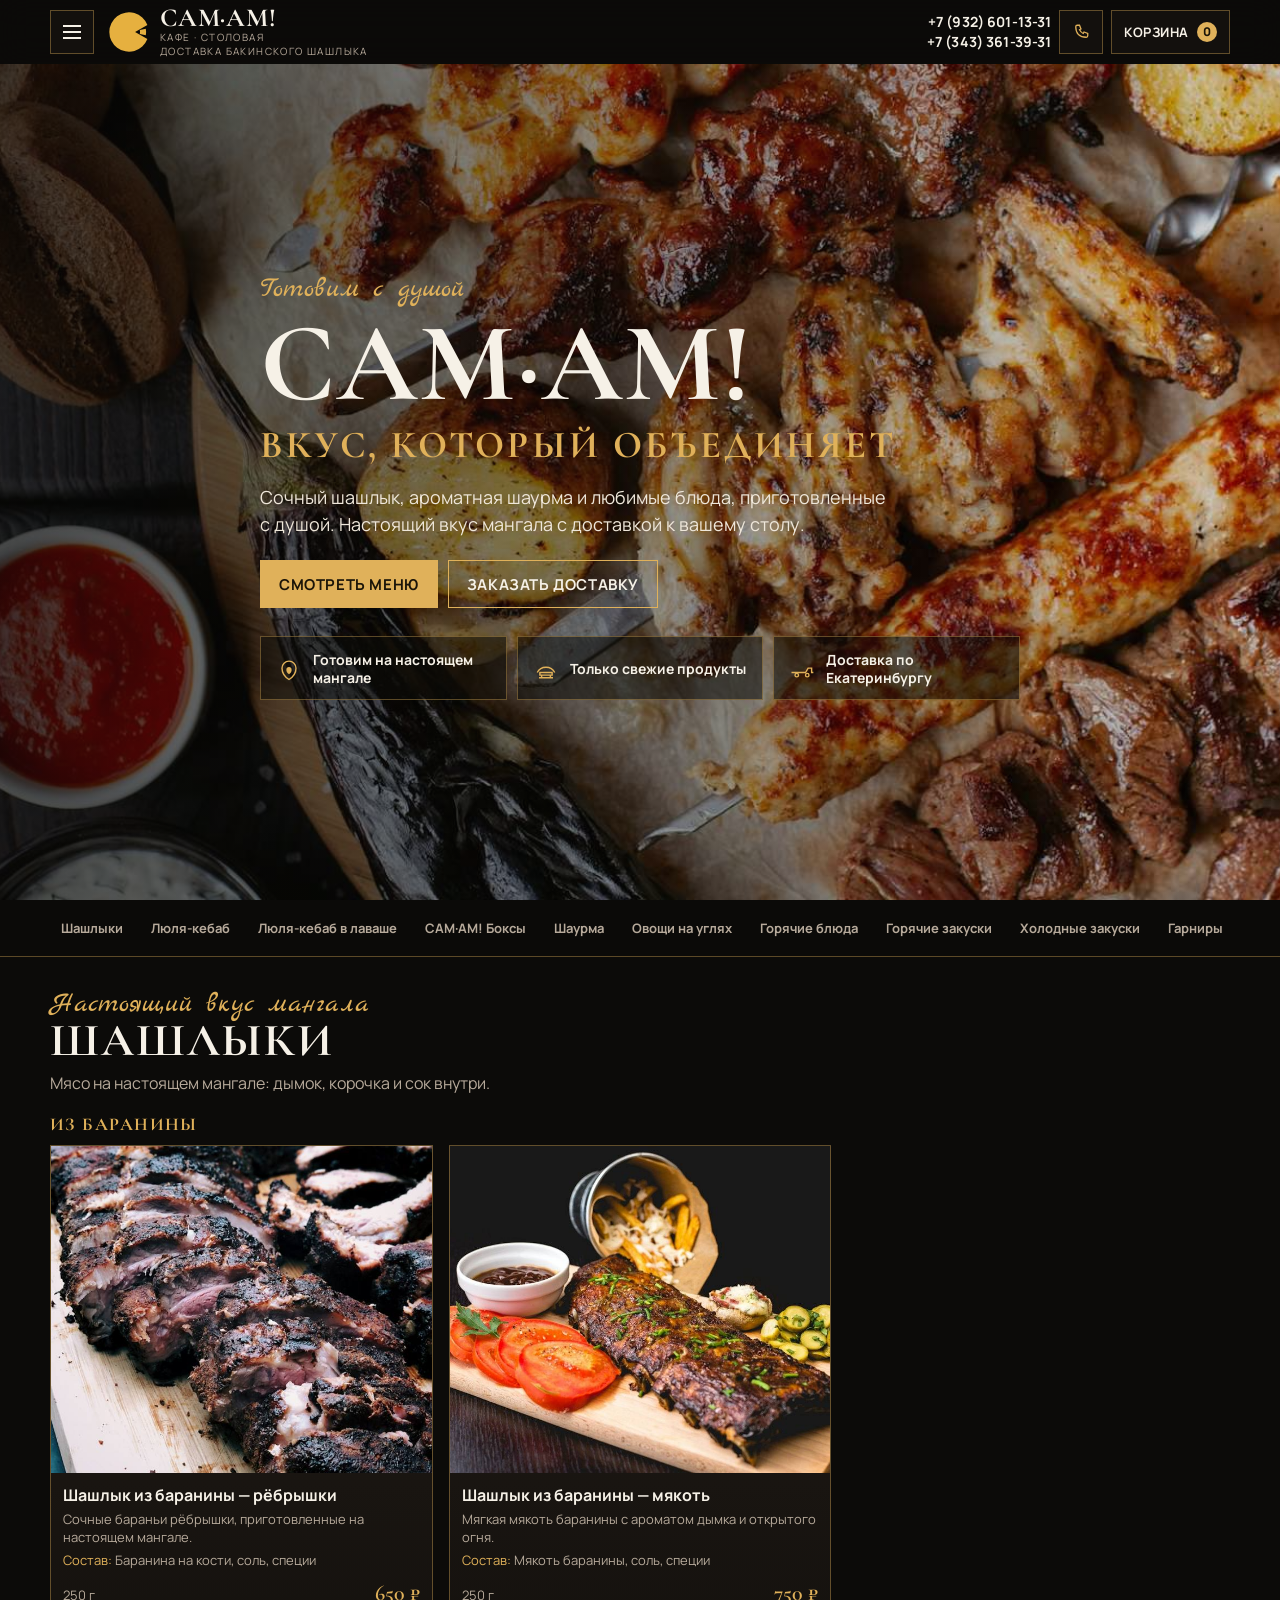
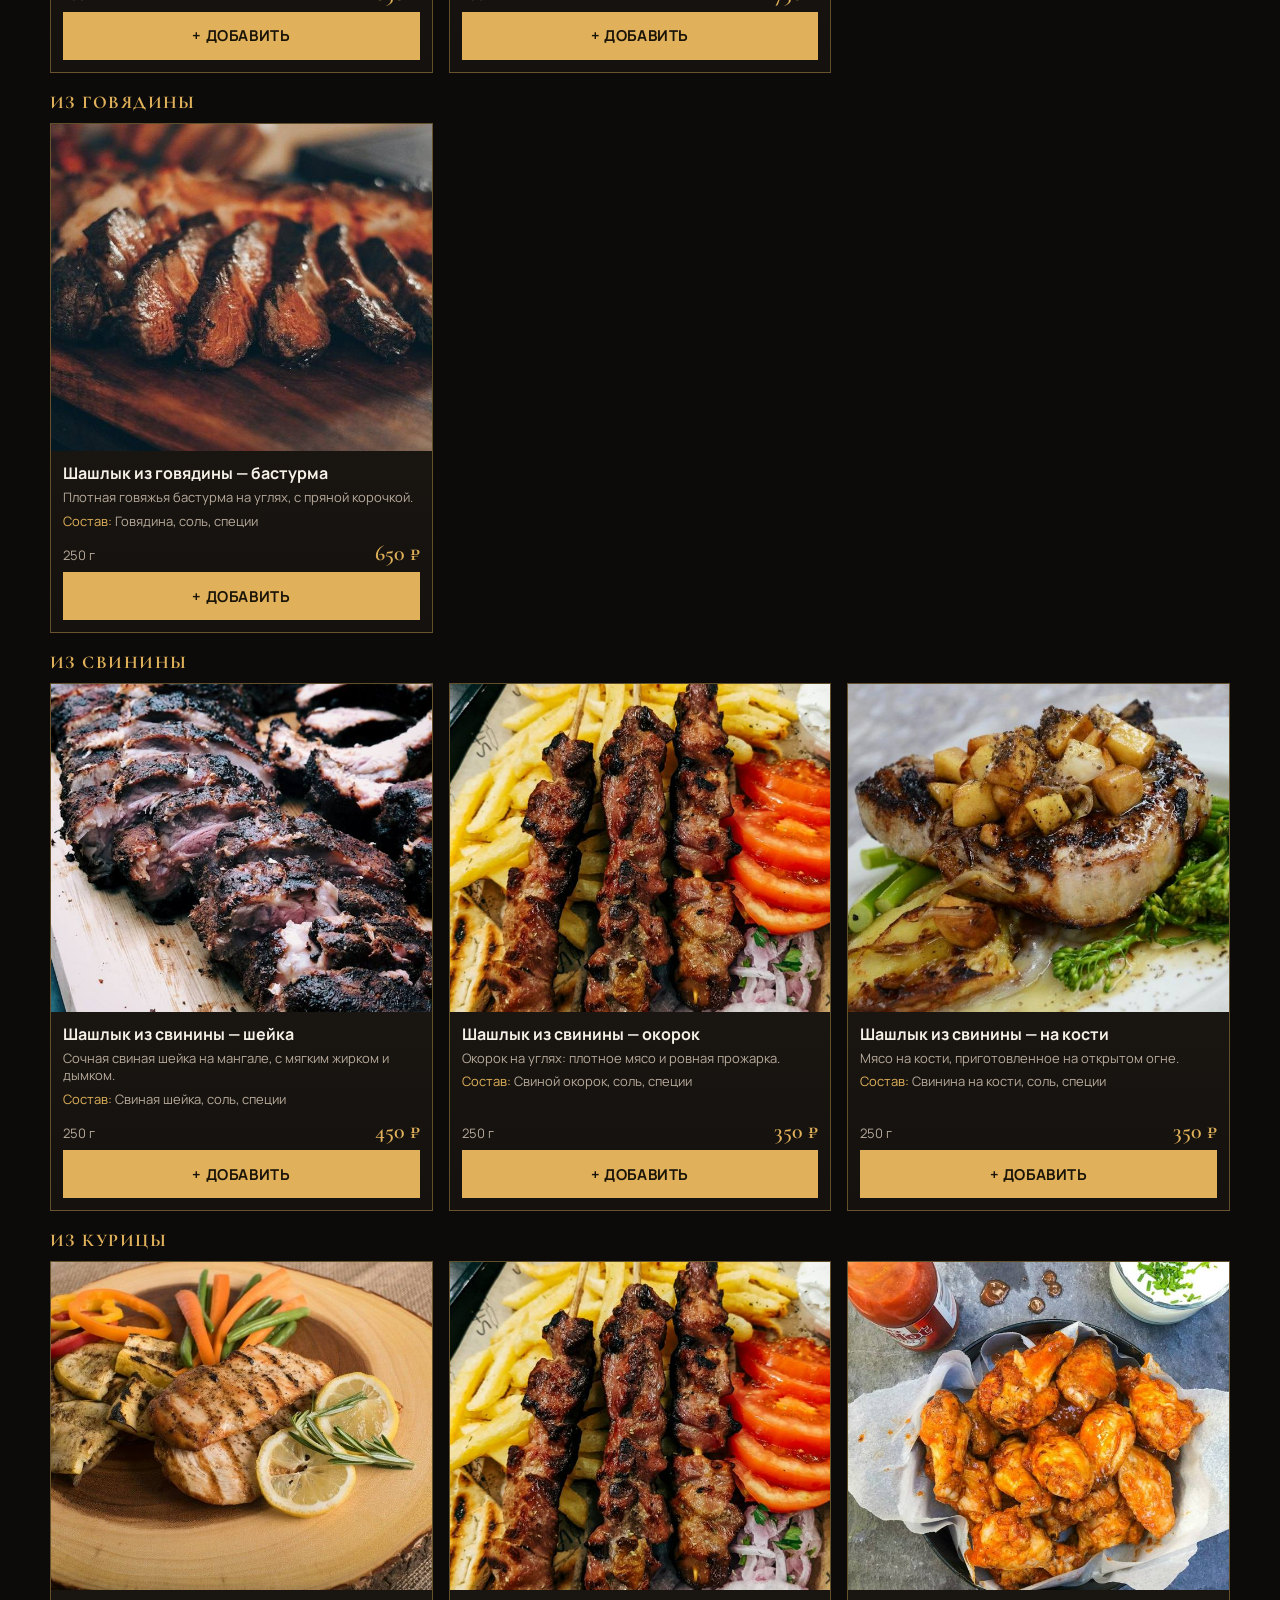
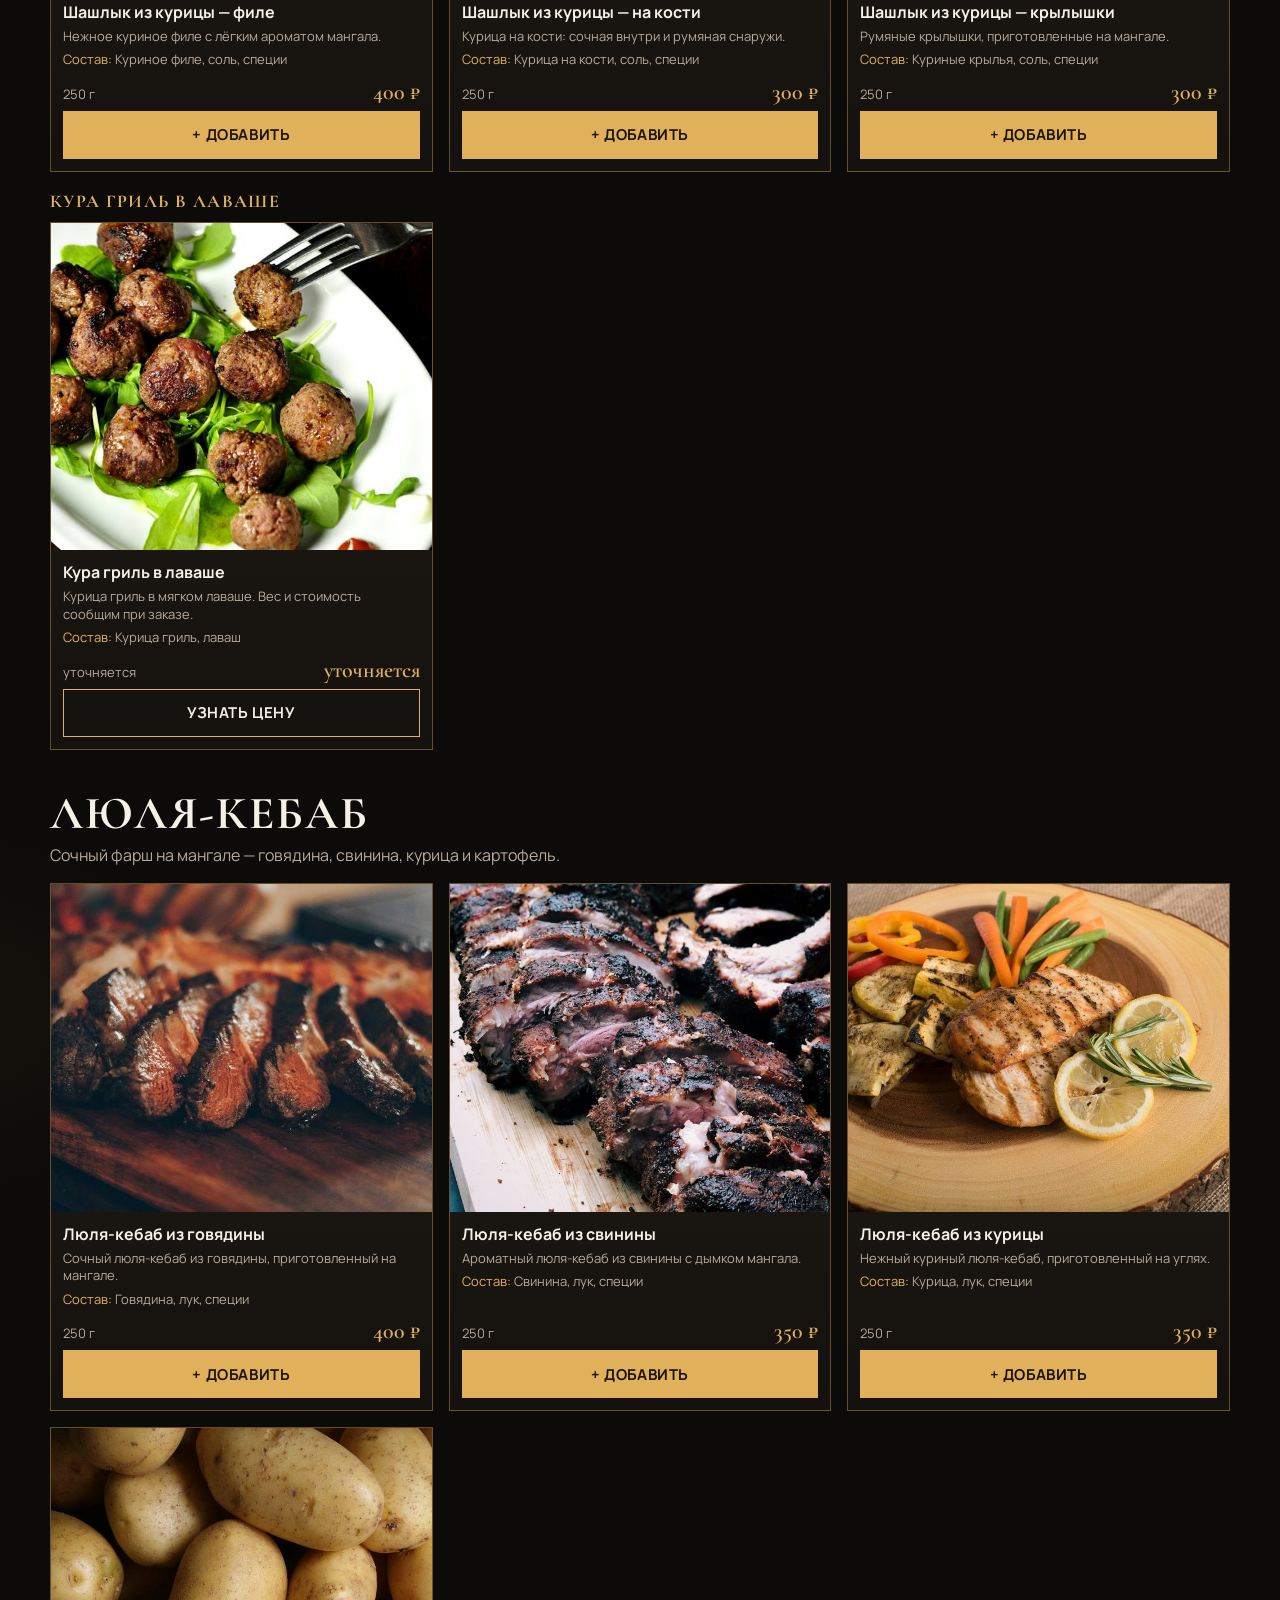
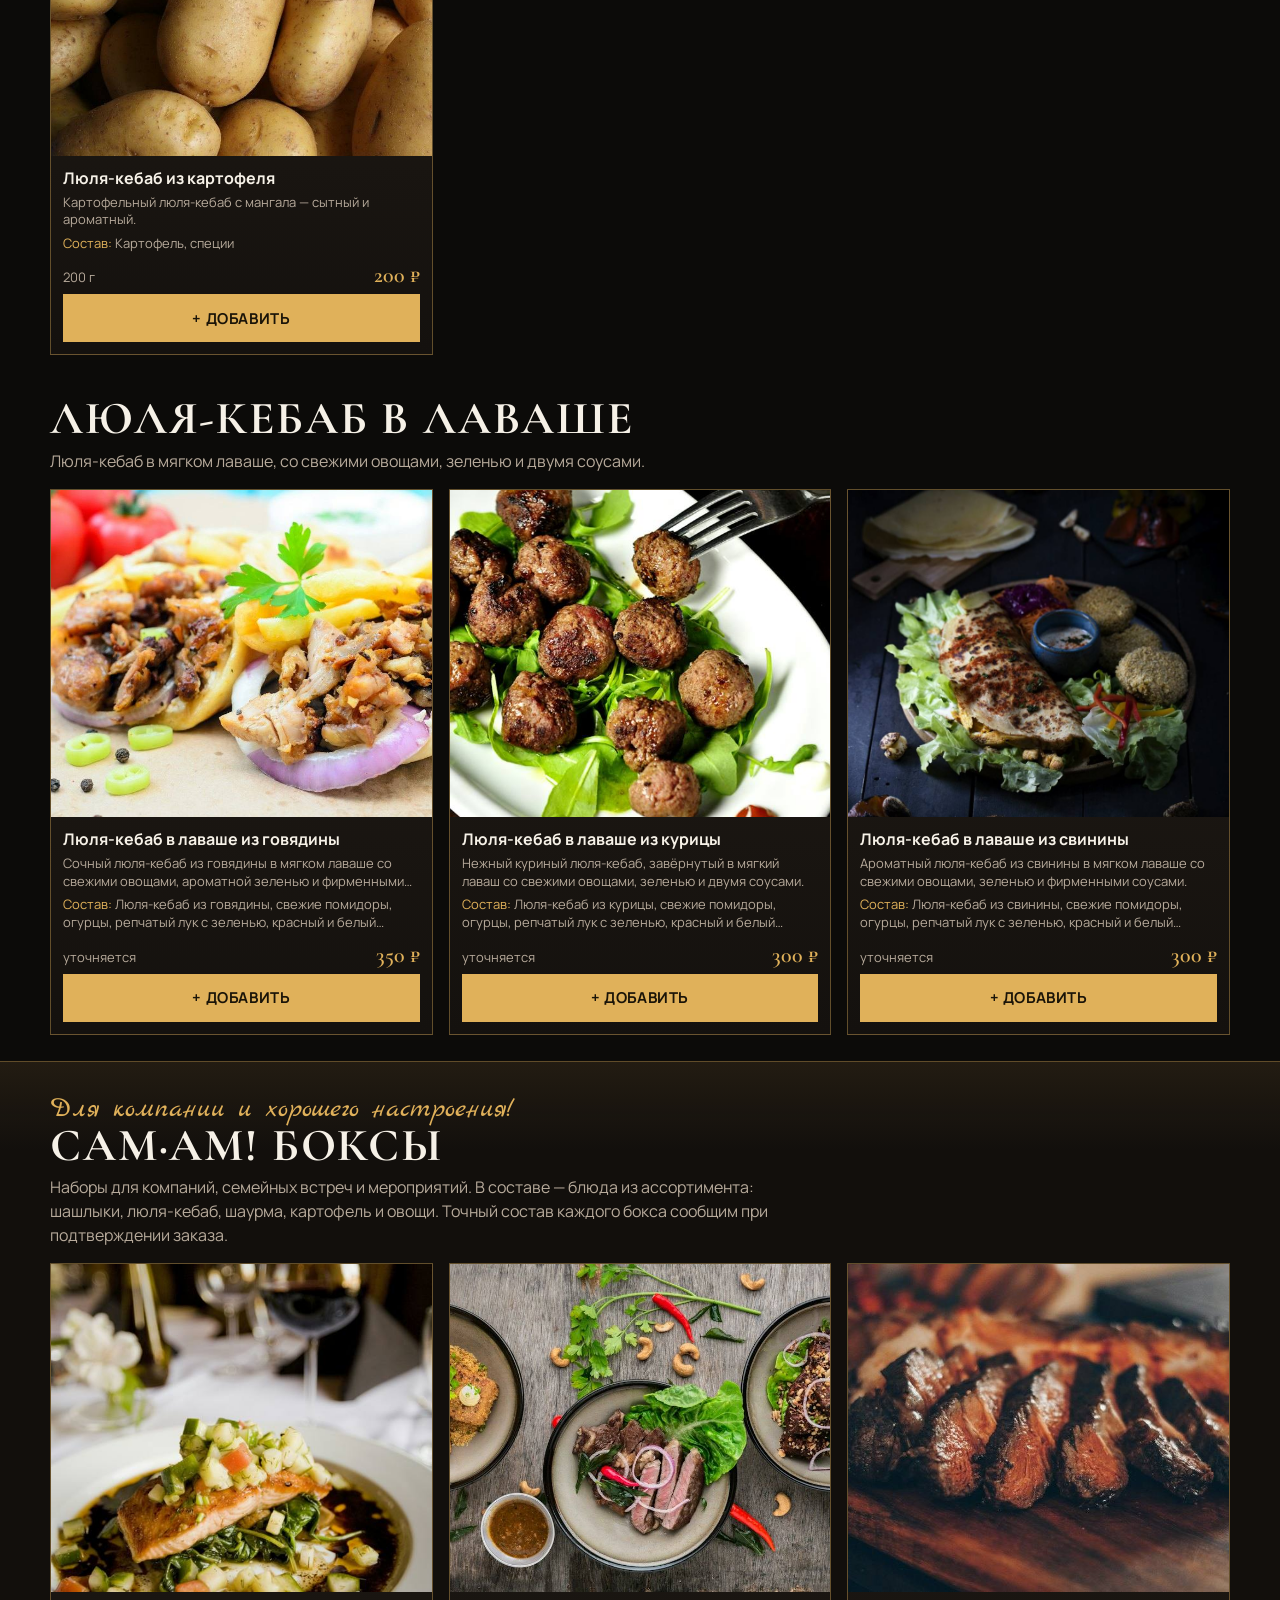
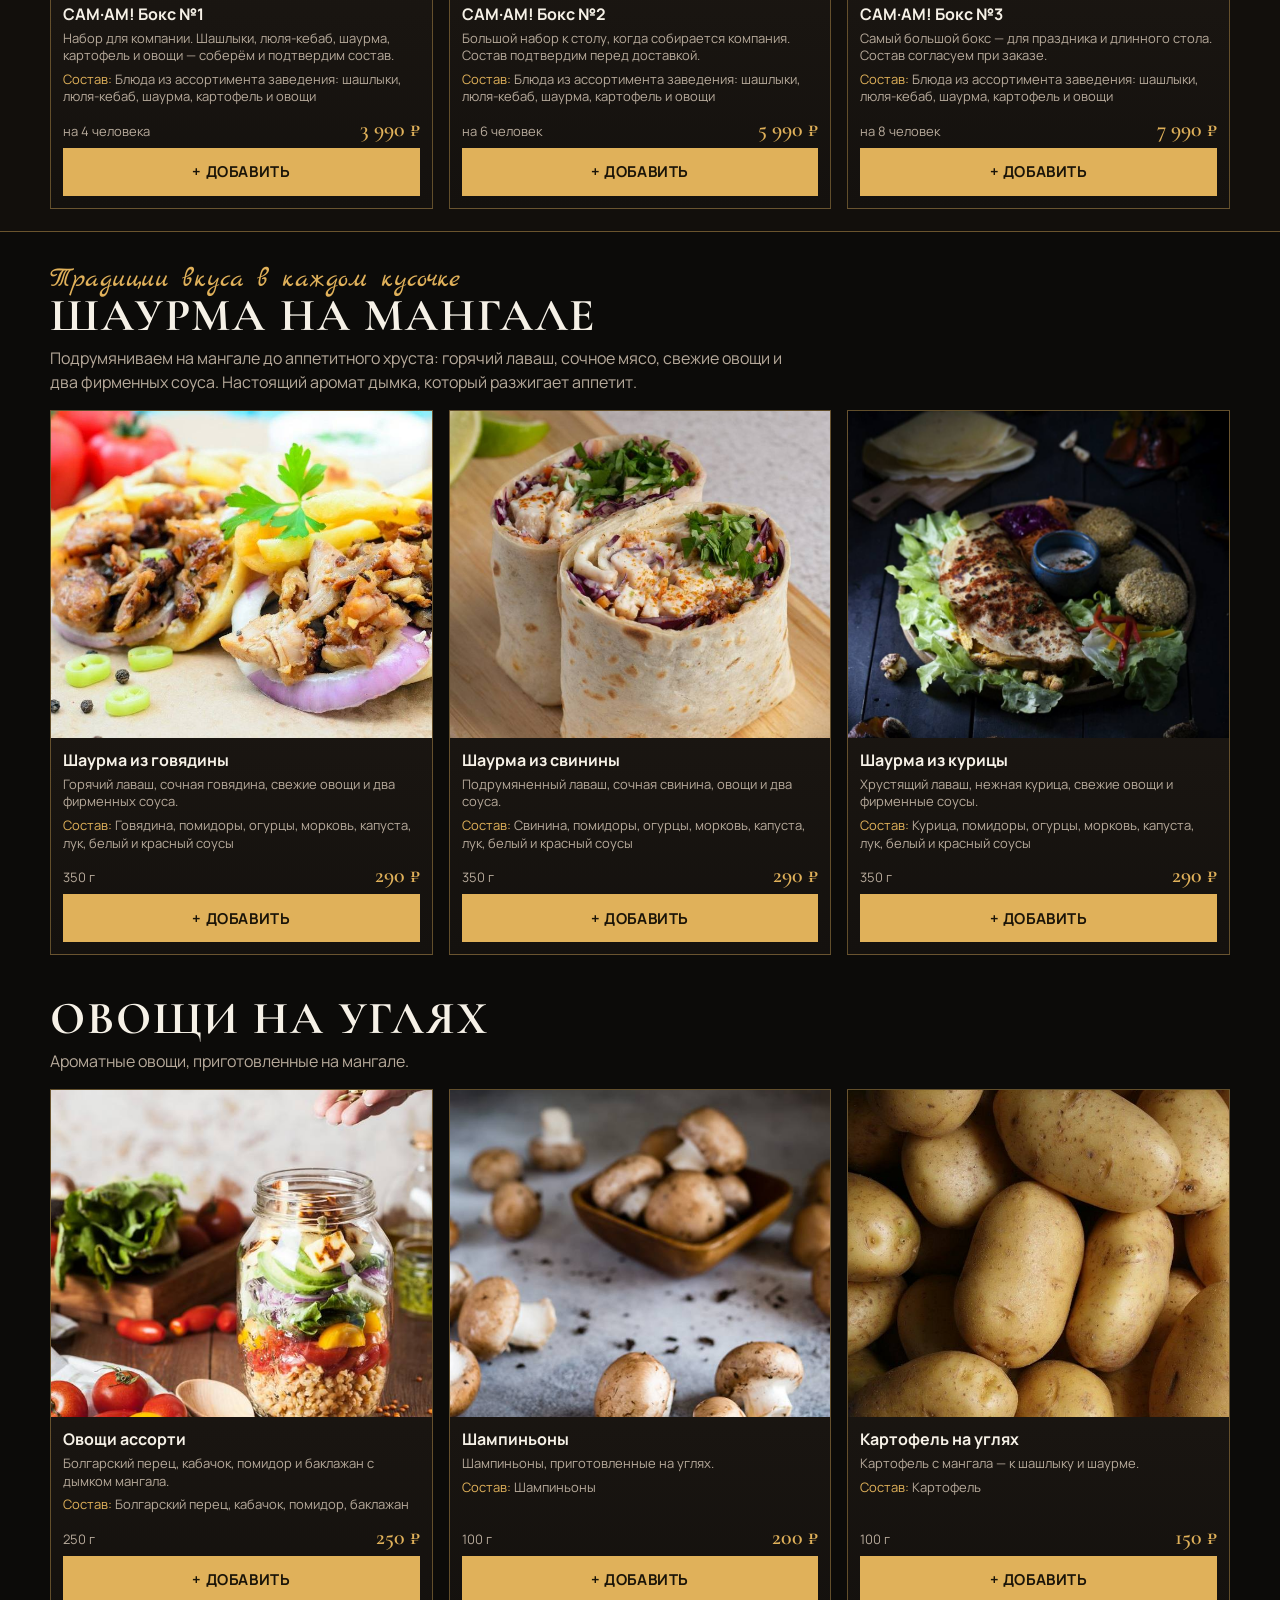
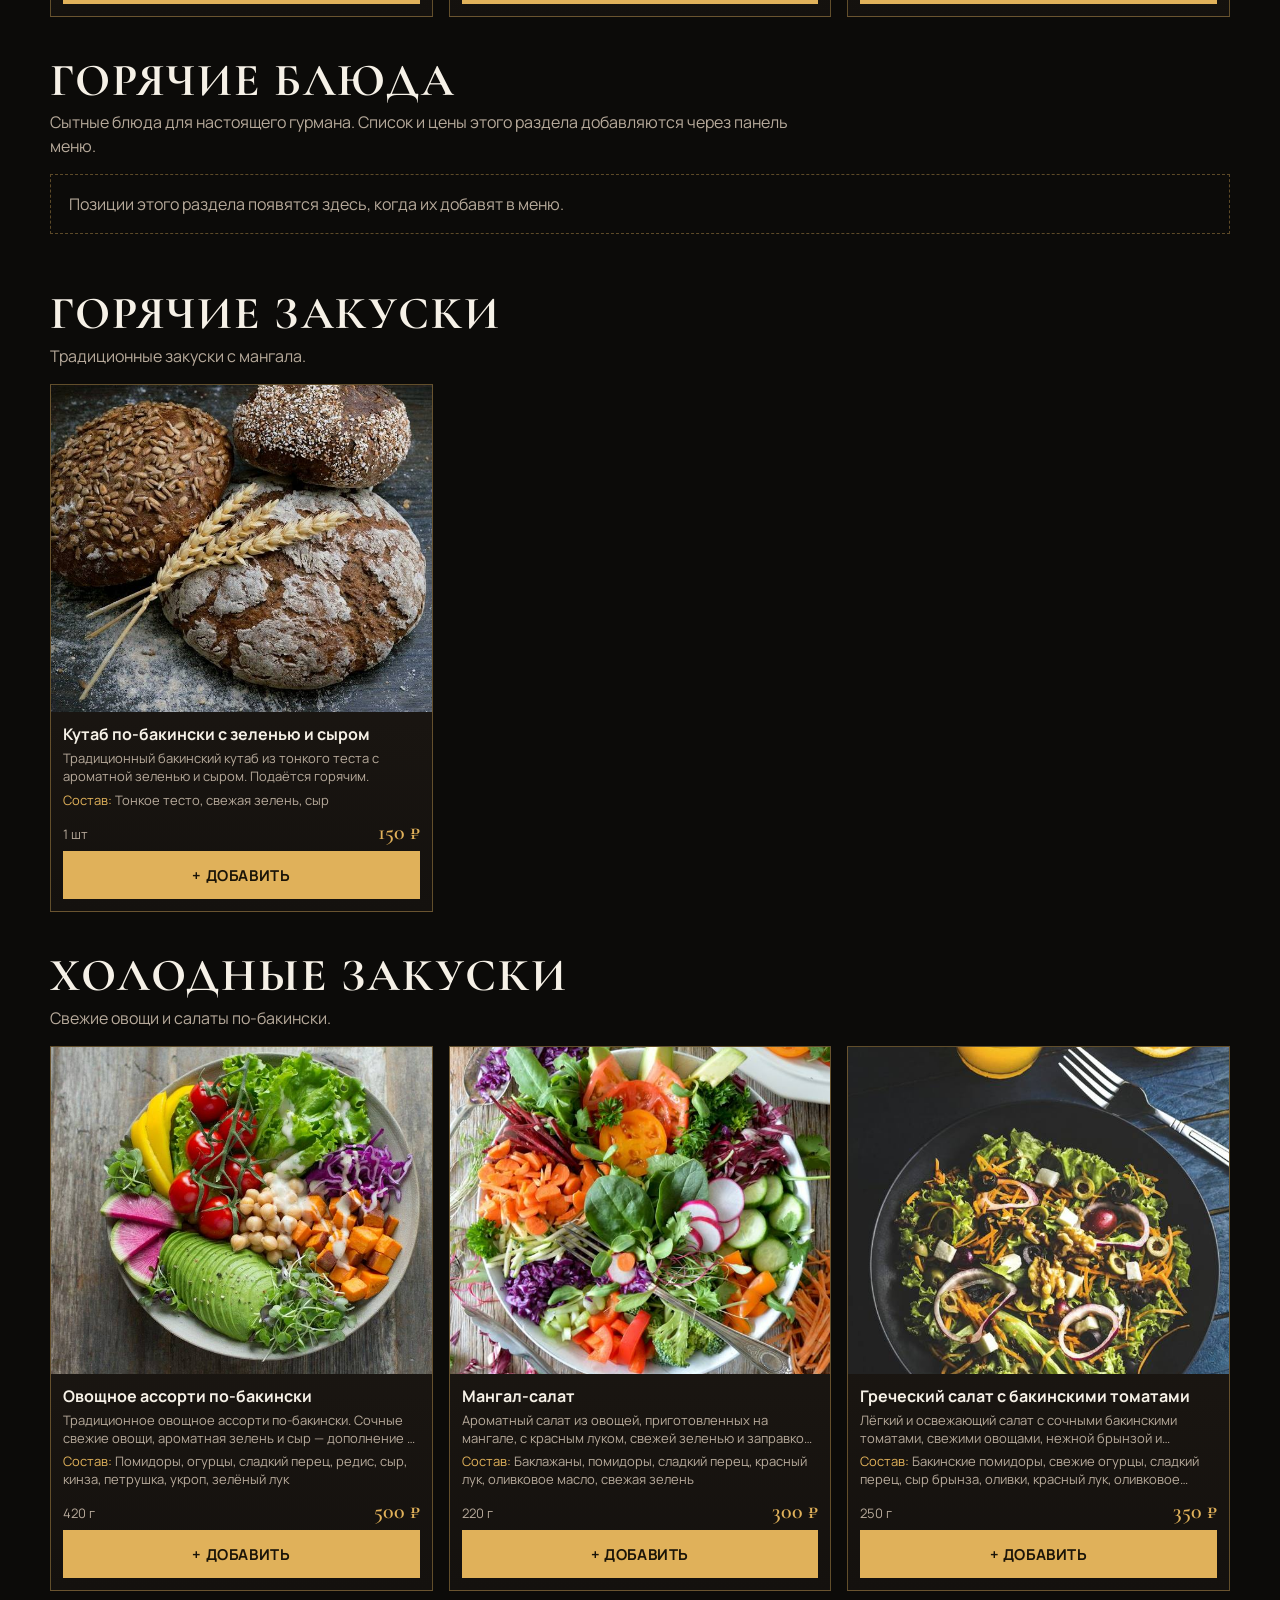
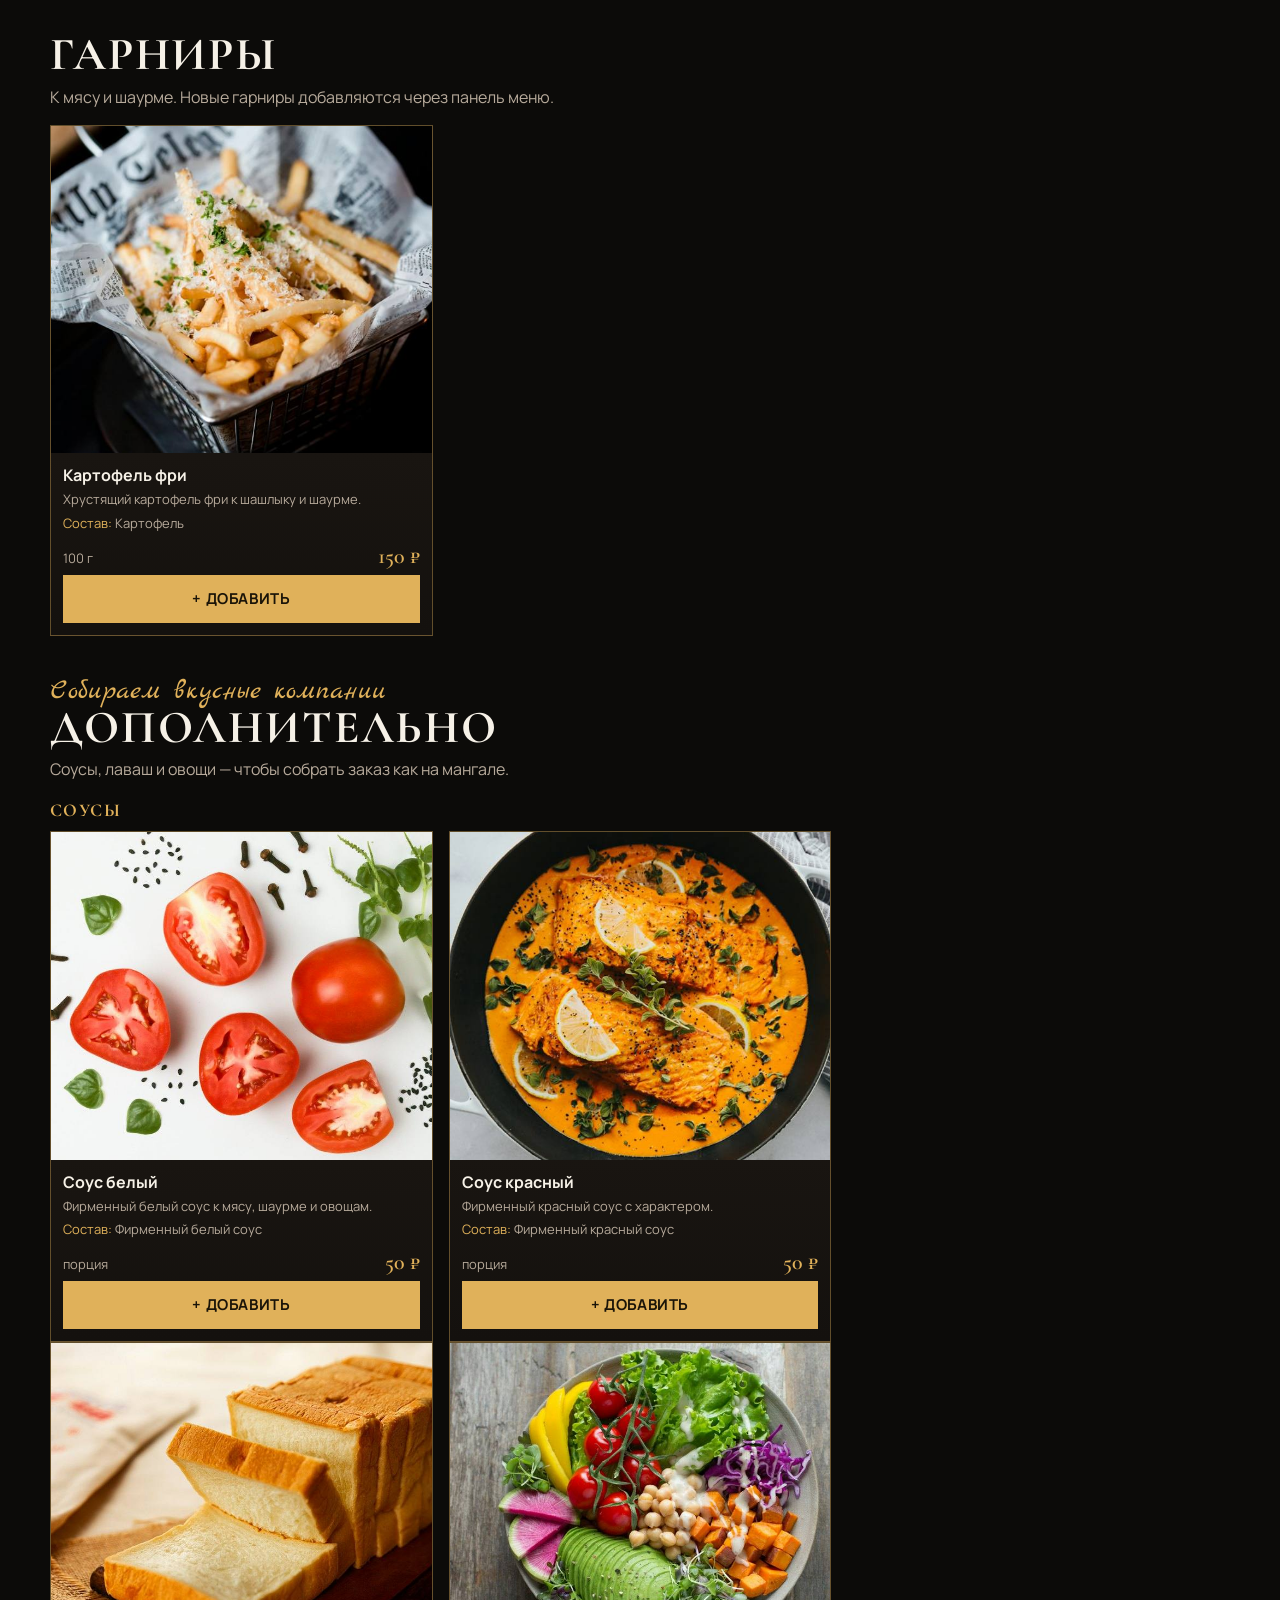
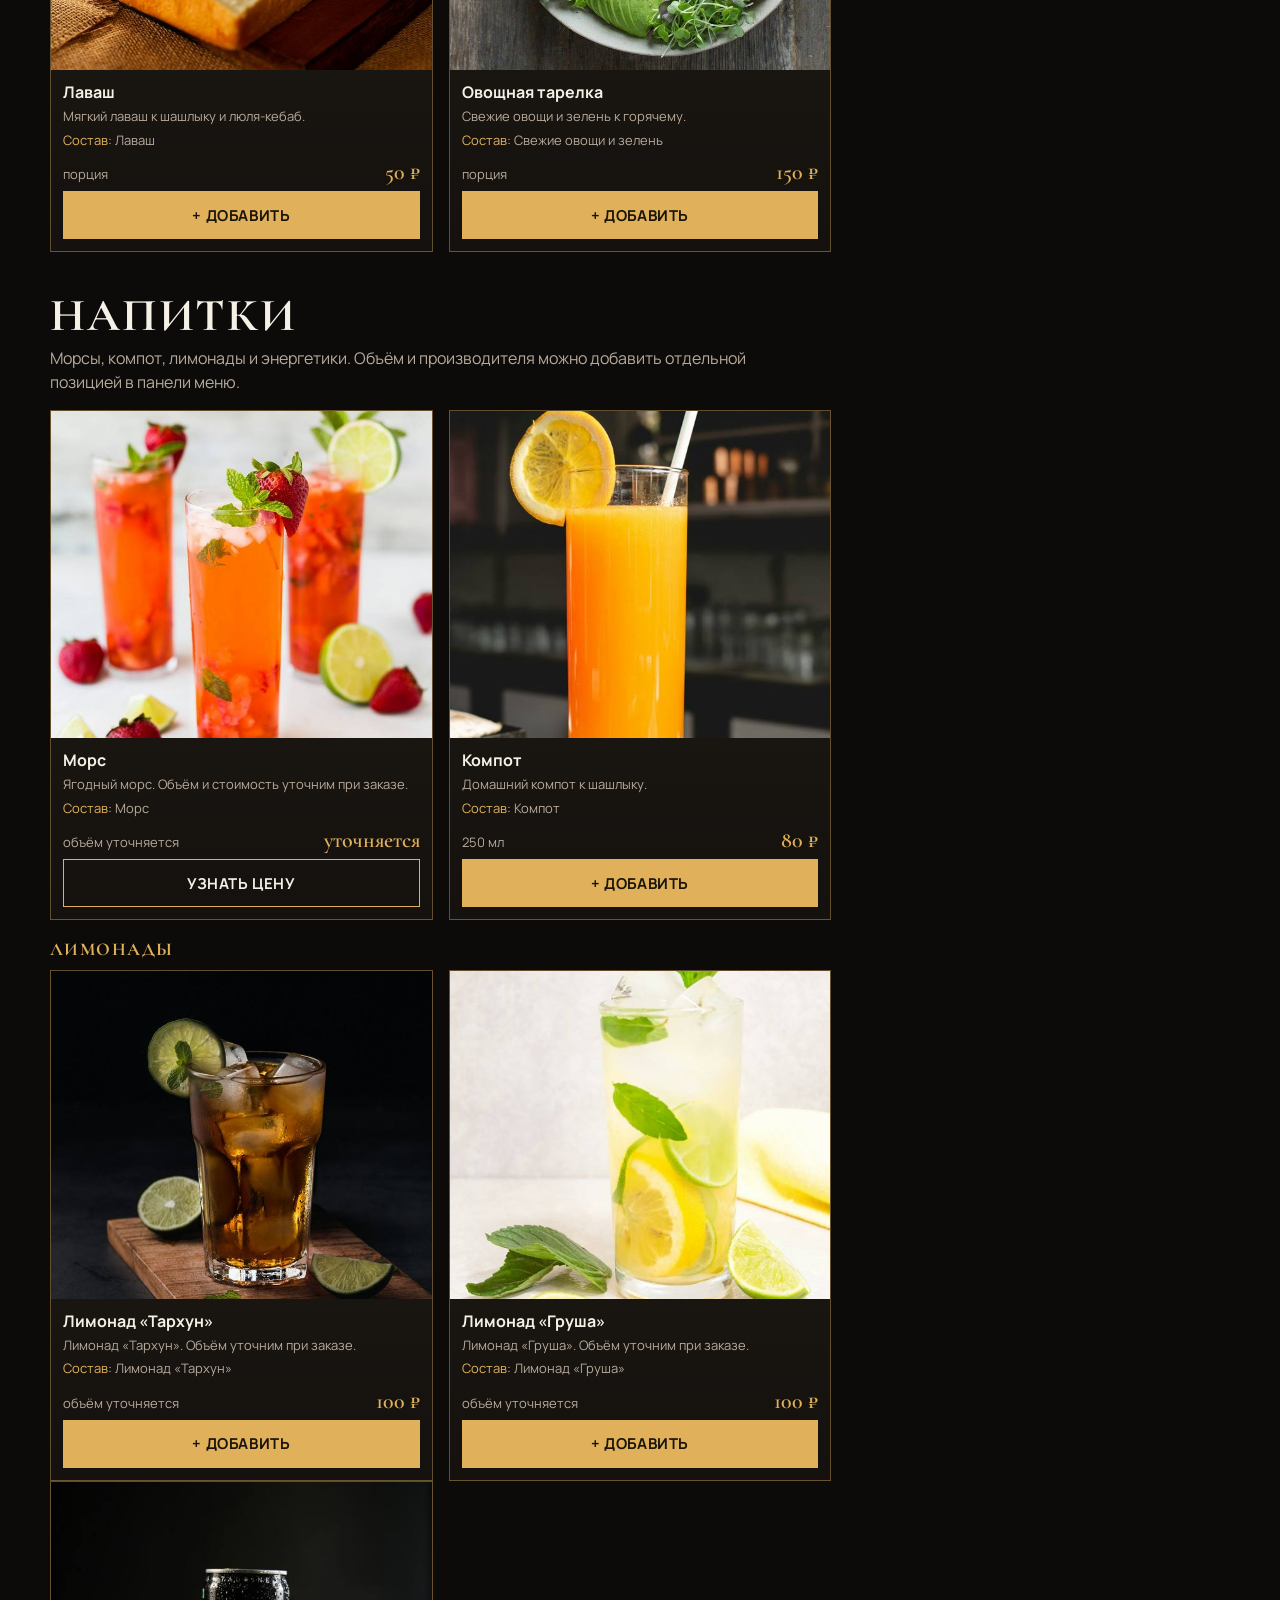
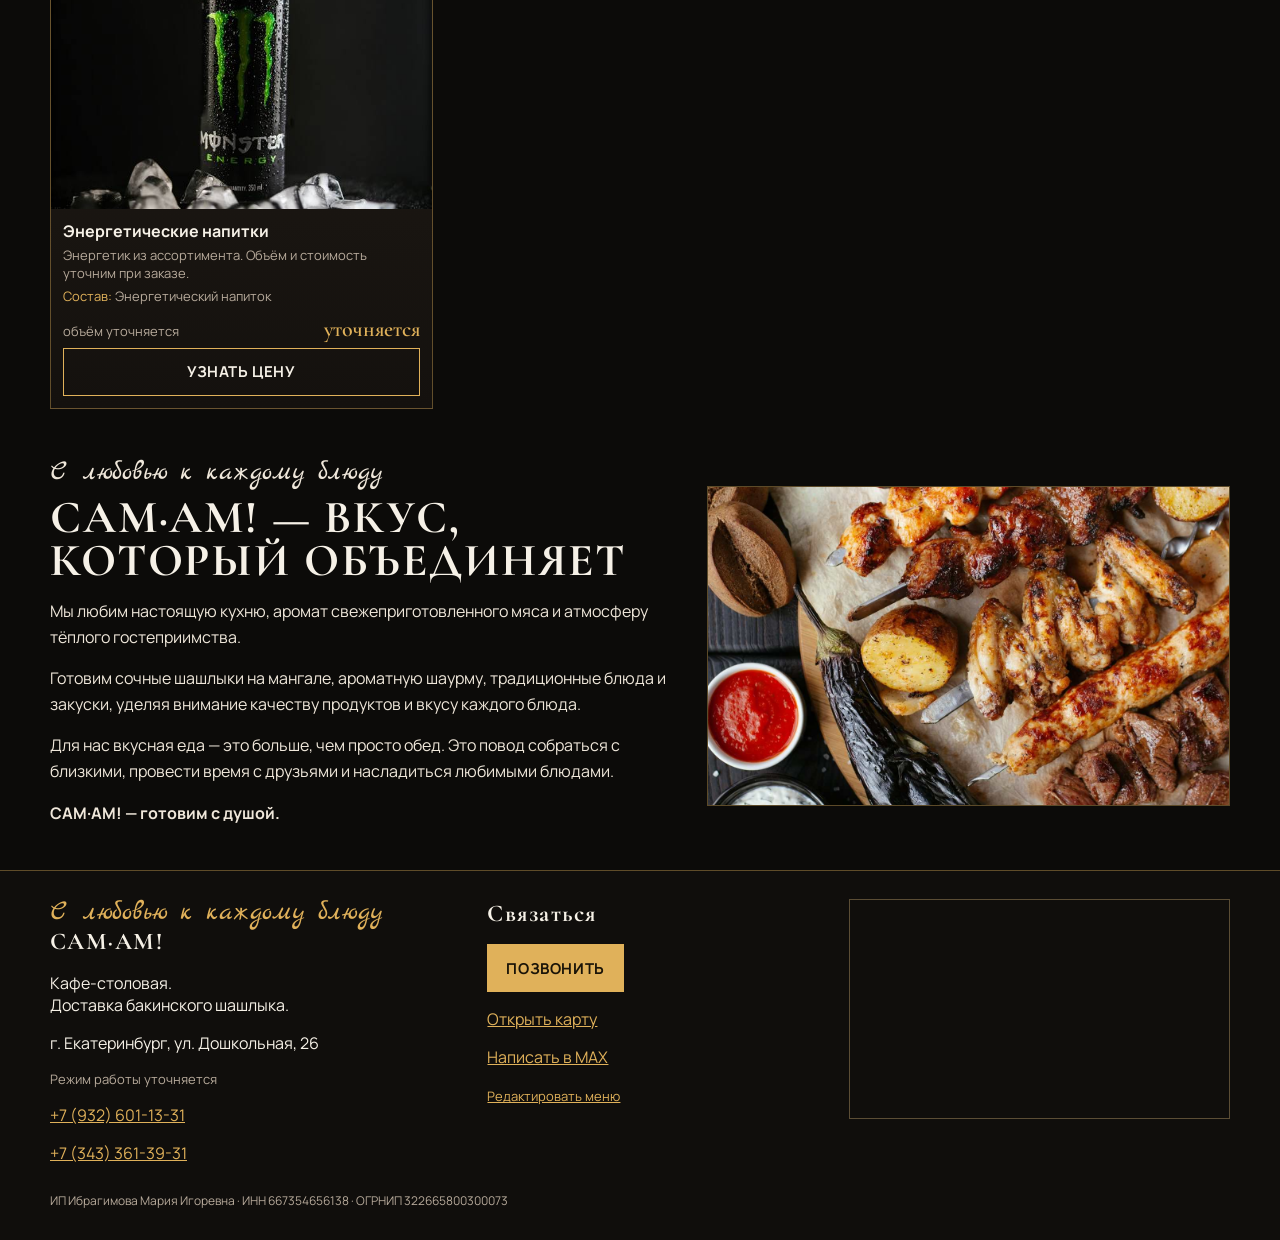
==== index.html @ 544e446d "Публичная витрина сайта САМ·АМ. Co-authored-by: Cursor <cursoragent@cursor.com>" ====
<!DOCTYPE html>
<html lang="ru">
<head>
  <meta charset="utf-8">
  <meta name="viewport" content="width=device-width, initial-scale=1">
  <title>САМ·АМ! — доставка бакинского шашлыка в Екатеринбурге</title>
  <meta name="description" content="Сочный шашлык, ароматная шаурма и блюда с мангала. Доставка САМ·АМ! по Екатеринбургу.">
  <meta name="theme-color" content="#0c0b09">
  <link rel="icon" href="favicon.svg" type="image/svg+xml">
  <link rel="preload" as="image" href="images/hero.jpg">
  <link rel="stylesheet" href="fonts/fonts.css">
  <link rel="stylesheet" href="css/styles.css">
  <script type="application/ld+json">
  {
    "@context": "https://schema.org",
    "@type": "Restaurant",
    "name": "САМ·АМ!",
    "servesCuisine": ["Кавказская кухня", "Шашлык", "Шаурма"],
    "address": {
      "@type": "PostalAddress",
      "streetAddress": "ул. Дошкольная, 26",
      "addressLocality": "Екатеринбург",
      "addressCountry": "RU"
    },
    "telephone": ["+79326011331", "+73433613931"],
    "hasMenu": "https://samam.local/#catalog"
  }
  </script>
</head>
<body id="top">
  <a class="skip" href="#catalog">К меню</a>
  <header class="header" id="header">
    <div class="wrap header-inner">
      <button class="menu-btn" id="nav-toggle" type="button" aria-expanded="false" aria-controls="drawer" aria-label="Открыть меню категорий"><span></span></button>
      <a class="brand" href="#top">
        <svg class="brand-mark" viewBox="0 0 64 64" aria-hidden="true">
          <path fill="#E6B03F" d="M41.3 32 L60 21.2 A30 30 0 1 0 60 42.8 Z"/>
          <path fill="#E6B03F" d="M48.5 28.8 L57.6 27 A26.1 26.1 0 0 1 57.6 37 L48.5 35.2 A16.8 16.8 0 0 0 48.5 28.8 Z"/>
        </svg>
        <span>
          <span class="brand-name">САМ·АМ!</span>
          <span class="brand-sub">Кафе · столовая</span>
          <span class="brand-tag">Доставка бакинского шашлыка</span>
        </span>
      </a>
      <div class="header-tools">
        <div class="phones" id="phones"></div>
        <button class="icon-btn" id="call-btn" type="button" aria-label="Позвонить">
          <svg width="18" height="18" viewBox="0 0 24 24" fill="none" aria-hidden="true"><path d="M7 3h3l2 5-2 1a12 12 0 0 0 5 5l1-2 5 2v3c0 1-1 2-2 2C10 19 5 14 5 5c0-1 1-2 2-2z" stroke="#E0B15A" stroke-width="1.7"/></svg>
        </button>
        <button class="cart-btn" id="cart-open" type="button" aria-label="Открыть корзину">
          <span class="cart-label">Корзина</span>
          <span class="cart-count" id="cart-count">0</span>
        </button>
      </div>
    </div>
  </header>

  <section class="hero">
    <div class="wrap hero-inner">
      <p class="script">Готовим с душой</p>
      <h1>САМ·АМ!<span>Вкус, который объединяет</span></h1>
      <p class="hero-lead">Сочный шашлык, ароматная шаурма и любимые блюда, приготовленные с душой. Настоящий вкус мангала с доставкой к вашему столу.</p>
      <div class="hero-actions">
        <button class="btn" id="to-menu" type="button">Смотреть меню</button>
        <button class="btn line" id="to-order" type="button">Заказать доставку</button>
      </div>
      <div class="perks">
        <div class="perk">
          <svg viewBox="0 0 32 32" fill="none" aria-hidden="true"><path d="M16 28c6-4 8-8 8-13a8 8 0 0 0-16 0c0 5 2 9 8 13z" stroke="#E0B15A" stroke-width="1.6"/><path d="M16 22c2.2-1.6 3-3.2 3-5.2a3 3 0 0 0-6 0c0 2 0.8 3.6 3 5.2z" fill="#E0B15A"/></svg>
          <strong>Готовим на настоящем мангале</strong>
        </div>
        <div class="perk">
          <svg viewBox="0 0 32 32" fill="none" aria-hidden="true"><path d="M6 20c4-8 16-8 20 0" stroke="#E0B15A" stroke-width="1.6"/><path d="M9 20h14v3H9zM11 23v3M21 23v3M8 26h16" stroke="#E0B15A" stroke-width="1.6"/></svg>
          <strong>Только свежие продукты</strong>
        </div>
        <div class="perk">
          <svg viewBox="0 0 32 32" fill="none" aria-hidden="true"><path d="M4 20h16l3-5h4v5h2" stroke="#E0B15A" stroke-width="1.6"/><circle cx="10" cy="23" r="2" stroke="#E0B15A" stroke-width="1.6"/><circle cx="22" cy="23" r="2" stroke="#E0B15A" stroke-width="1.6"/></svg>
          <strong>Доставка по Екатеринбургу</strong>
        </div>
      </div>
    </div>
  </section>

  <nav class="rail" id="rail" aria-label="Категории меню"><div class="wrap rail-inner" id="rail-inner"></div></nav>
  <main id="catalog"></main>

  <section class="section" id="about">
    <div class="wrap about">
      <div>
        <p class="script">С любовью к каждому блюду</p>
        <h2>САМ·АМ! — вкус, который объединяет</h2>
        <p>Мы любим настоящую кухню, аромат свежеприготовленного мяса и атмосферу тёплого гостеприимства.</p>
        <p>Готовим сочные шашлыки на мангале, ароматную шаурму, традиционные блюда и закуски, уделяя внимание качеству продуктов и вкусу каждого блюда.</p>
        <p>Для нас вкусная еда — это больше, чем просто обед. Это повод собраться с близкими, провести время с друзьями и насладиться любимыми блюдами.</p>
        <p><b>САМ·АМ! — готовим с душой.</b></p>
      </div>
      <img src="images/hero.jpg" alt="Шашлык на мангале САМ·АМ!">
    </div>
  </section>

  <footer class="footer" id="contacts">
    <div class="wrap footer-grid">
      <div>
        <p class="script">С любовью к каждому блюду</p>
        <h2>САМ·АМ!</h2>
        <p>Кафе-столовая.<br>Доставка бакинского шашлыка.</p>
        <p id="footer-address"></p>
        <p class="muted" id="footer-hours"></p>
        <div id="footer-phones"></div>
      </div>
      <div>
        <h2>Связаться</h2>
        <p><button class="btn" type="button" id="footer-call">Позвонить</button></p>
        <p><a id="map-link" href="https://yandex.ru/maps/?text=Екатеринбург,+Дошкольная+26" target="_blank" rel="noopener">Открыть карту</a></p>
        <p data-max><a id="footer-max" href="https://max.ru/" target="_blank" rel="noopener">Написать в MAX</a></p>
        <p id="socials"></p>
        <p><a class="admin-link" href="admin.html">Редактировать меню</a></p>
      </div>
      <iframe class="map" id="map-frame" title="Карта: Екатеринбург, Дошкольная, 26" loading="lazy"></iframe>
    </div>
    <div class="wrap"><p class="legal" id="legal"></p></div>
  </footer>

  <div class="backdrop" id="backdrop" hidden></div>
  <aside class="drawer" id="drawer" hidden>
    <div class="drawer-panel">
      <div class="panel-head">
        <h2>Меню</h2>
        <button class="icon-btn" id="drawer-close" type="button" aria-label="Закрыть меню">×</button>
      </div>
      <div class="drawer-body" id="drawer-body"></div>
    </div>
  </aside>

  <aside class="cart" id="cart" hidden>
    <div class="cart-panel">
      <div class="panel-head">
        <h2>Корзина</h2>
        <button class="icon-btn" id="cart-close" type="button" aria-label="Закрыть корзину">×</button>
      </div>
      <div class="cart-body" id="cart-body"></div>
      <div class="cart-foot">
        <div class="total"><span>Итого</span><span id="cart-total">0 ₽</span></div>
        <p class="muted">Только доставка по Екатеринбургу. Самовывоз не оформляем. Стоимость доставки сообщит оператор.</p>
        <label class="field"><span>Комментарий к заказу</span><textarea id="cart-comment" rows="2" placeholder="Например, без лука"></textarea></label>
        <div class="ways" id="cart-order">
          <button class="btn line" id="call-order" type="button">Позвонить</button>
          <button class="btn line" id="max-order" type="button" data-max>Заказать в MAX</button>
          <button class="btn" id="go-checkout" type="button">Оформить на сайте</button>
        </div>
        <form id="checkout" hidden>
          <h3>Доставка</h3>
          <label class="field"><span>Имя покупателя</span><input name="name" required autocomplete="name"></label>
          <label class="field"><span>Номер телефона</span><input name="phone" required inputmode="tel" autocomplete="tel" placeholder="+7"></label>
          <div class="form-grid">
            <label class="field"><span>Улица</span><input name="street" required></label>
            <label class="field"><span>Дом</span><input name="house" required></label>
            <label class="field"><span>Квартира / офис</span><input name="flat"></label>
            <label class="field"><span>Подъезд</span><input name="entrance"></label>
            <label class="field"><span>Этаж</span><input name="floor"></label>
            <label class="field"><span>Время получения</span><input name="time" placeholder="Как можно скорее"></label>
          </div>
          <label class="field"><span>Комментарий для курьера</span><textarea name="courier" rows="2"></textarea></label>
          <button class="btn" type="submit">Подтвердить доставку</button>
        </form>
        <div id="order-done" hidden>
          <p>Заказ собран. Отправьте его в MAX или продиктуйте по телефону — так кухня его получит.</p>
          <pre class="order-text" id="order-preview"></pre>
          <div class="ways">
            <button class="btn" id="copy-order" type="button">Скопировать заказ</button>
            <button class="btn line" id="max-done" type="button" data-max>Открыть MAX</button>
            <button class="btn line" id="call-done" type="button">Позвонить</button>
          </div>
        </div>
      </div>
    </div>
  </aside>

  <div class="sheet" id="sheet" hidden>
    <div class="sheet-panel">
      <div class="panel-head">
        <h2 id="sheet-title">Блюдо</h2>
        <button class="icon-btn" id="sheet-close" type="button" aria-label="Закрыть">×</button>
      </div>
      <div class="sheet-body"><div class="product" id="product"></div></div>
    </div>
  </div>

  <div class="phone-pop" id="phones-sheet" hidden>
    <strong>Позвонить</strong>
    <div class="ways" id="phone-list"></div>
    <button class="btn line" id="phones-close" type="button">Закрыть</button>
  </div>
  <div class="toast" id="toast" hidden></div>
  <script src="js/menu-data.js"></script>
  <script src="js/store.js"></script>
  <script src="js/app.js"></script>
</body>
</html>
---- fonts/fonts.css ----
/* cyrillic-ext */
@font-face {
  font-family: 'Cormorant Garamond';
  font-style: normal;
  font-weight: 600;
  font-display: swap;
  src: url(f0.woff2) format('woff2');
  unicode-range: U+0460-052F, U+1C80-1C8A, U+20B4, U+2DE0-2DFF, U+A640-A69F, U+FE2E-FE2F;
}
/* cyrillic */
@font-face {
  font-family: 'Cormorant Garamond';
  font-style: normal;
  font-weight: 600;
  font-display: swap;
  src: url(f1.woff2) format('woff2');
  unicode-range: U+0301, U+0400-045F, U+0490-0491, U+04B0-04B1, U+2116;
}
/* vietnamese */
@font-face {
  font-family: 'Cormorant Garamond';
  font-style: normal;
  font-weight: 600;
  font-display: swap;
  src: url(f2.woff2) format('woff2');
  unicode-range: U+0102-0103, U+0110-0111, U+0128-0129, U+0168-0169, U+01A0-01A1, U+01AF-01B0, U+0300-0301, U+0303-0304, U+0308-0309, U+0323, U+0329, U+1EA0-1EF9, U+20AB;
}
/* latin-ext */
@font-face {
  font-family: 'Cormorant Garamond';
  font-style: normal;
  font-weight: 600;
  font-display: swap;
  src: url(f3.woff2) format('woff2');
  unicode-range: U+0100-02BA, U+02BD-02C5, U+02C7-02CC, U+02CE-02D7, U+02DD-02FF, U+0304, U+0308, U+0329, U+1D00-1DBF, U+1E00-1E9F, U+1EF2-1EFF, U+2020, U+20A0-20AB, U+20AD-20C4, U+2113, U+2C60-2C7F, U+A720-A7FF;
}
/* latin */
@font-face {
  font-family: 'Cormorant Garamond';
  font-style: normal;
  font-weight: 600;
  font-display: swap;
  src: url(f4.woff2) format('woff2');
  unicode-range: U+0000-00FF, U+0131, U+0152-0153, U+02BB-02BC, U+02C6, U+02DA, U+02DC, U+0304, U+0308, U+0329, U+2000-206F, U+20AC, U+2122, U+2191, U+2193, U+2212, U+2215, U+FEFF, U+FFFD;
}
/* cyrillic-ext */
@font-face {
  font-family: 'Cormorant Garamond';
  font-style: normal;
  font-weight: 700;
  font-display: swap;
  src: url(f0.woff2) format('woff2');
  unicode-range: U+0460-052F, U+1C80-1C8A, U+20B4, U+2DE0-2DFF, U+A640-A69F, U+FE2E-FE2F;
}
/* cyrillic */
@font-face {
  font-family: 'Cormorant Garamond';
  font-style: normal;
  font-weight: 700;
  font-display: swap;
  src: url(f1.woff2) format('woff2');
  unicode-range: U+0301, U+0400-045F, U+0490-0491, U+04B0-04B1, U+2116;
}
/* vietnamese */
@font-face {
  font-family: 'Cormorant Garamond';
  font-style: normal;
  font-weight: 700;
  font-display: swap;
  src: url(f2.woff2) format('woff2');
  unicode-range: U+0102-0103, U+0110-0111, U+0128-0129, U+0168-0169, U+01A0-01A1, U+01AF-01B0, U+0300-0301, U+0303-0304, U+0308-0309, U+0323, U+0329, U+1EA0-1EF9, U+20AB;
}
/* latin-ext */
@font-face {
  font-family: 'Cormorant Garamond';
  font-style: normal;
  font-weight: 700;
  font-display: swap;
  src: url(f3.woff2) format('woff2');
  unicode-range: U+0100-02BA, U+02BD-02C5, U+02C7-02CC, U+02CE-02D7, U+02DD-02FF, U+0304, U+0308, U+0329, U+1D00-1DBF, U+1E00-1E9F, U+1EF2-1EFF, U+2020, U+20A0-20AB, U+20AD-20C4, U+2113, U+2C60-2C7F, U+A720-A7FF;
}
/* latin */
@font-face {
  font-family: 'Cormorant Garamond';
  font-style: normal;
  font-weight: 700;
  font-display: swap;
  src: url(f4.woff2) format('woff2');
  unicode-range: U+0000-00FF, U+0131, U+0152-0153, U+02BB-02BC, U+02C6, U+02DA, U+02DC, U+0304, U+0308, U+0329, U+2000-206F, U+20AC, U+2122, U+2191, U+2193, U+2212, U+2215, U+FEFF, U+FFFD;
}
/* cyrillic-ext */
@font-face {
  font-family: 'Manrope';
  font-style: normal;
  font-weight: 400;
  font-display: swap;
  src: url(f5.woff2) format('woff2');
  unicode-range: U+0460-052F, U+1C80-1C8A, U+20B4, U+2DE0-2DFF, U+A640-A69F, U+FE2E-FE2F;
}
/* cyrillic */
@font-face {
  font-family: 'Manrope';
  font-style: normal;
  font-weight: 400;
  font-display: swap;
  src: url(f6.woff2) format('woff2');
  unicode-range: U+0301, U+0400-045F, U+0490-0491, U+04B0-04B1, U+2116;
}
/* greek */
@font-face {
  font-family: 'Manrope';
  font-style: normal;
  font-weight: 400;
  font-display: swap;
  src: url(f7.woff2) format('woff2');
  unicode-range: U+0370-0377, U+037A-037F, U+0384-038A, U+038C, U+038E-03A1, U+03A3-03FF;
}
/* vietnamese */
@font-face {
  font-family: 'Manrope';
  font-style: normal;
  font-weight: 400;
  font-display: swap;
  src: url(f8.woff2) format('woff2');
  unicode-range: U+0102-0103, U+0110-0111, U+0128-0129, U+0168-0169, U+01A0-01A1, U+01AF-01B0, U+0300-0301, U+0303-0304, U+0308-0309, U+0323, U+0329, U+1EA0-1EF9, U+20AB;
}
/* latin-ext */
@font-face {
  font-family: 'Manrope';
  font-style: normal;
  font-weight: 400;
  font-display: swap;
  src: url(f9.woff2) format('woff2');
  unicode-range: U+0100-02BA, U+02BD-02C5, U+02C7-02CC, U+02CE-02D7, U+02DD-02FF, U+0304, U+0308, U+0329, U+1D00-1DBF, U+1E00-1E9F, U+1EF2-1EFF, U+2020, U+20A0-20AB, U+20AD-20C4, U+2113, U+2C60-2C7F, U+A720-A7FF;
}
/* latin */
@font-face {
  font-family: 'Manrope';
  font-style: normal;
  font-weight: 400;
  font-display: swap;
  src: url(f10.woff2) format('woff2');
  unicode-range: U+0000-00FF, U+0131, U+0152-0153, U+02BB-02BC, U+02C6, U+02DA, U+02DC, U+0304, U+0308, U+0329, U+2000-206F, U+20AC, U+2122, U+2191, U+2193, U+2212, U+2215, U+FEFF, U+FFFD;
}
/* cyrillic-ext */
@font-face {
  font-family: 'Manrope';
  font-style: normal;
  font-weight: 600;
  font-display: swap;
  src: url(f5.woff2) format('woff2');
  unicode-range: U+0460-052F, U+1C80-1C8A, U+20B4, U+2DE0-2DFF, U+A640-A69F, U+FE2E-FE2F;
}
/* cyrillic */
@font-face {
  font-family: 'Manrope';
  font-style: normal;
  font-weight: 600;
  font-display: swap;
  src: url(f6.woff2) format('woff2');
  unicode-range: U+0301, U+0400-045F, U+0490-0491, U+04B0-04B1, U+2116;
}
/* greek */
@font-face {
  font-family: 'Manrope';
  font-style: normal;
  font-weight: 600;
  font-display: swap;
  src: url(f7.woff2) format('woff2');
  unicode-range: U+0370-0377, U+037A-037F, U+0384-038A, U+038C, U+038E-03A1, U+03A3-03FF;
}
/* vietnamese */
@font-face {
  font-family: 'Manrope';
  font-style: normal;
  font-weight: 600;
  font-display: swap;
  src: url(f8.woff2) format('woff2');
  unicode-range: U+0102-0103, U+0110-0111, U+0128-0129, U+0168-0169, U+01A0-01A1, U+01AF-01B0, U+0300-0301, U+0303-0304, U+0308-0309, U+0323, U+0329, U+1EA0-1EF9, U+20AB;
}
/* latin-ext */
@font-face {
  font-family: 'Manrope';
  font-style: normal;
  font-weight: 600;
  font-display: swap;
  src: url(f9.woff2) format('woff2');
  unicode-range: U+0100-02BA, U+02BD-02C5, U+02C7-02CC, U+02CE-02D7, U+02DD-02FF, U+0304, U+0308, U+0329, U+1D00-1DBF, U+1E00-1E9F, U+1EF2-1EFF, U+2020, U+20A0-20AB, U+20AD-20C4, U+2113, U+2C60-2C7F, U+A720-A7FF;
}
/* latin */
@font-face {
  font-family: 'Manrope';
  font-style: normal;
  font-weight: 600;
  font-display: swap;
  src: url(f10.woff2) format('woff2');
  unicode-range: U+0000-00FF, U+0131, U+0152-0153, U+02BB-02BC, U+02C6, U+02DA, U+02DC, U+0304, U+0308, U+0329, U+2000-206F, U+20AC, U+2122, U+2191, U+2193, U+2212, U+2215, U+FEFF, U+FFFD;
}
/* cyrillic-ext */
@font-face {
  font-family: 'Manrope';
  font-style: normal;
  font-weight: 700;
  font-display: swap;
  src: url(f5.woff2) format('woff2');
  unicode-range: U+0460-052F, U+1C80-1C8A, U+20B4, U+2DE0-2DFF, U+A640-A69F, U+FE2E-FE2F;
}
/* cyrillic */
@font-face {
  font-family: 'Manrope';
  font-style: normal;
  font-weight: 700;
  font-display: swap;
  src: url(f6.woff2) format('woff2');
  unicode-range: U+0301, U+0400-045F, U+0490-0491, U+04B0-04B1, U+2116;
}
/* greek */
@font-face {
  font-family: 'Manrope';
  font-style: normal;
  font-weight: 700;
  font-display: swap;
  src: url(f7.woff2) format('woff2');
  unicode-range: U+0370-0377, U+037A-037F, U+0384-038A, U+038C, U+038E-03A1, U+03A3-03FF;
}
/* vietnamese */
@font-face {
  font-family: 'Manrope';
  font-style: normal;
  font-weight: 700;
  font-display: swap;
  src: url(f8.woff2) format('woff2');
  unicode-range: U+0102-0103, U+0110-0111, U+0128-0129, U+0168-0169, U+01A0-01A1, U+01AF-01B0, U+0300-0301, U+0303-0304, U+0308-0309, U+0323, U+0329, U+1EA0-1EF9, U+20AB;
}
/* latin-ext */
@font-face {
  font-family: 'Manrope';
  font-style: normal;
  font-weight: 700;
  font-display: swap;
  src: url(f9.woff2) format('woff2');
  unicode-range: U+0100-02BA, U+02BD-02C5, U+02C7-02CC, U+02CE-02D7, U+02DD-02FF, U+0304, U+0308, U+0329, U+1D00-1DBF, U+1E00-1E9F, U+1EF2-1EFF, U+2020, U+20A0-20AB, U+20AD-20C4, U+2113, U+2C60-2C7F, U+A720-A7FF;
}
/* latin */
@font-face {
  font-family: 'Manrope';
  font-style: normal;
  font-weight: 700;
  font-display: swap;
  src: url(f10.woff2) format('woff2');
  unicode-range: U+0000-00FF, U+0131, U+0152-0153, U+02BB-02BC, U+02C6, U+02DA, U+02DC, U+0304, U+0308, U+0329, U+2000-206F, U+20AC, U+2122, U+2191, U+2193, U+2212, U+2215, U+FEFF, U+FFFD;
}
/* cyrillic-ext */
@font-face {
  font-family: 'Manrope';
  font-style: normal;
  font-weight: 800;
  font-display: swap;
  src: url(f5.woff2) format('woff2');
  unicode-range: U+0460-052F, U+1C80-1C8A, U+20B4, U+2DE0-2DFF, U+A640-A69F, U+FE2E-FE2F;
}
/* cyrillic */
@font-face {
  font-family: 'Manrope';
  font-style: normal;
  font-weight: 800;
  font-display: swap;
  src: url(f6.woff2) format('woff2');
  unicode-range: U+0301, U+0400-045F, U+0490-0491, U+04B0-04B1, U+2116;
}
/* greek */
@font-face {
  font-family: 'Manrope';
  font-style: normal;
  font-weight: 800;
  font-display: swap;
  src: url(f7.woff2) format('woff2');
  unicode-range: U+0370-0377, U+037A-037F, U+0384-038A, U+038C, U+038E-03A1, U+03A3-03FF;
}
/* vietnamese */
@font-face {
  font-family: 'Manrope';
  font-style: normal;
  font-weight: 800;
  font-display: swap;
  src: url(f8.woff2) format('woff2');
  unicode-range: U+0102-0103, U+0110-0111, U+0128-0129, U+0168-0169, U+01A0-01A1, U+01AF-01B0, U+0300-0301, U+0303-0304, U+0308-0309, U+0323, U+0329, U+1EA0-1EF9, U+20AB;
}
/* latin-ext */
@font-face {
  font-family: 'Manrope';
  font-style: normal;
  font-weight: 800;
  font-display: swap;
  src: url(f9.woff2) format('woff2');
  unicode-range: U+0100-02BA, U+02BD-02C5, U+02C7-02CC, U+02CE-02D7, U+02DD-02FF, U+0304, U+0308, U+0329, U+1D00-1DBF, U+1E00-1E9F, U+1EF2-1EFF, U+2020, U+20A0-20AB, U+20AD-20C4, U+2113, U+2C60-2C7F, U+A720-A7FF;
}
/* latin */
@font-face {
  font-family: 'Manrope';
  font-style: normal;
  font-weight: 800;
  font-display: swap;
  src: url(f10.woff2) format('woff2');
  unicode-range: U+0000-00FF, U+0131, U+0152-0153, U+02BB-02BC, U+02C6, U+02DA, U+02DC, U+0304, U+0308, U+0329, U+2000-206F, U+20AC, U+2122, U+2191, U+2193, U+2212, U+2215, U+FEFF, U+FFFD;
}
/* cyrillic */
@font-face {
  font-family: 'Marck Script';
  font-style: normal;
  font-weight: 400;
  font-display: swap;
  src: url(f11.woff2) format('woff2');
  unicode-range: U+0301, U+0400-045F, U+0490-0491, U+04B0-04B1, U+2116;
}
/* latin-ext */
@font-face {
  font-family: 'Marck Script';
  font-style: normal;
  font-weight: 400;
  font-display: swap;
  src: url(f12.woff2) format('woff2');
  unicode-range: U+0100-02BA, U+02BD-02C5, U+02C7-02CC, U+02CE-02D7, U+02DD-02FF, U+0304, U+0308, U+0329, U+1D00-1DBF, U+1E00-1E9F, U+1EF2-1EFF, U+2020, U+20A0-20AB, U+20AD-20C4, U+2113, U+2C60-2C7F, U+A720-A7FF;
}
/* latin */
@font-face {
  font-family: 'Marck Script';
  font-style: normal;
  font-weight: 400;
  font-display: swap;
  src: url(f13.woff2) format('woff2');
  unicode-range: U+0000-00FF, U+0131, U+0152-0153, U+02BB-02BC, U+02C6, U+02DA, U+02DC, U+0304, U+0308, U+0329, U+2000-206F, U+20AC, U+2122, U+2191, U+2193, U+2212, U+2215, U+FEFF, U+FFFD;
}
---- css/styles.css ----
:root {
  --ink: #0c0b09;
  --graphite: #161310;
  --coal: #221e19;
  --card: #1a1612;
  --gold: #e0b15a;
  --gold-deep: #c4922a;
  --gold-soft: rgba(224, 177, 90, 0.38);
  --cream: #f6f1e7;
  --smoke: #b7aa9b;
  --line: rgba(246, 241, 231, 0.12);
  --header: 64px;
  --shadow: 0 24px 60px rgba(0, 0, 0, 0.45);
  color-scheme: dark;
}

* { box-sizing: border-box; }
[hidden] { display: none !important; }
html { scroll-behavior: smooth; }
body {
  margin: 0;
  min-height: 100vh;
  color: var(--cream);
  font-family: "Manrope", "Segoe UI", sans-serif;
  background:
    radial-gradient(900px 420px at 100% -10%, rgba(196, 92, 38, 0.18), transparent 55%),
    radial-gradient(700px 380px at -10% 30%, rgba(224, 177, 90, 0.06), transparent 50%),
    var(--ink);
}
body.lock { overflow: hidden; }
img { max-width: 100%; display: block; }
button, input, textarea { font: inherit; color: inherit; }
button { cursor: pointer; }
a { color: inherit; }

.skip {
  position: absolute;
  left: 12px;
  top: -40px;
  background: var(--gold);
  color: #1a1408;
  padding: 8px 12px;
  z-index: 80;
}
.skip:focus { top: 12px; }

.wrap { width: min(1180px, calc(100% - 32px)); margin: 0 auto; }

.script {
  margin: 0;
  font-family: "Marck Script", cursive;
  color: var(--gold);
  font-size: 28px;
  line-height: 1;
  font-weight: 400;
}

.header {
  position: sticky;
  top: 0;
  z-index: 40;
  height: var(--header);
  border-bottom: 1px solid transparent;
  background: rgba(12, 11, 9, 0.72);
  backdrop-filter: blur(16px);
}
.header.is-solid {
  background: rgba(12, 11, 9, 0.94);
  border-bottom-color: var(--gold-soft);
}
.header-inner {
  height: 100%;
  display: flex;
  align-items: center;
  gap: 14px;
}
.header-tools { margin-left: auto; display: flex; align-items: center; gap: 8px; }

.menu-btn, .icon-btn, .cart-btn {
  border: 1px solid var(--gold-soft);
  background: rgba(22, 19, 16, 0.8);
  color: var(--cream);
  min-width: 44px;
  height: 44px;
  display: inline-flex;
  align-items: center;
  justify-content: center;
  gap: 8px;
  padding: 0 12px;
}
.menu-btn { width: 44px; flex-direction: column; gap: 5px; padding: 0; }
.menu-btn span, .menu-btn span::before, .menu-btn span::after {
  display: block;
  width: 18px;
  height: 2px;
  background: var(--cream);
  position: relative;
  content: "";
  transition: transform .4s ease, top .4s ease, background-color .25s ease;
}
.menu-btn span::before { position: absolute; top: -6px; }
.menu-btn span::after { position: absolute; top: 6px; }
.menu-btn[aria-expanded="true"] span { background: transparent; }
.menu-btn[aria-expanded="true"] span::before { top: 0; transform: rotate(45deg); }
.menu-btn[aria-expanded="true"] span::after { top: 0; transform: rotate(-45deg); }

.brand { display: flex; align-items: center; gap: 10px; text-decoration: none; min-width: 0; }
.brand-mark { width: 42px; height: 42px; flex: none; }
.brand-name {
  font-family: "Cormorant Garamond", "Times New Roman", serif;
  font-weight: 700;
  letter-spacing: 0.03em;
  font-size: 26px;
  line-height: 1;
}
.brand-sub, .brand-tag {
  display: block;
  color: var(--smoke);
  font-size: 10px;
  letter-spacing: 0.14em;
  text-transform: uppercase;
  line-height: 1.35;
}
.phones { display: flex; flex-direction: column; align-items: flex-end; gap: 1px; }
.phones a { text-decoration: none; font-size: 14px; font-weight: 700; letter-spacing: 0.01em; }
.phones a:hover { color: var(--gold); }
.cart-count {
  min-width: 20px;
  height: 20px;
  border-radius: 99px;
  background: var(--gold);
  color: #1a1408;
  font-size: 12px;
  font-weight: 800;
  display: inline-flex;
  align-items: center;
  justify-content: center;
  padding: 0 6px;
}
.cart-label { font-size: 13px; font-weight: 700; letter-spacing: 0.04em; text-transform: uppercase; }

.hero {
  position: relative;
  min-height: calc(100svh - var(--header));
  display: flex;
  align-items: center;
  background:
    linear-gradient(90deg, rgba(8, 7, 6, 0.72) 0%, rgba(8, 7, 6, 0.45) 48%, rgba(8, 7, 6, 0.12) 100%),
    url("../images/hero.jpg") center 42% / cover no-repeat;
}
.hero-inner { padding: 48px 0 36px; max-width: 760px; }
.hero h1 {
  margin: 10px 0 16px;
  font-family: "Cormorant Garamond", "Times New Roman", serif;
  font-weight: 700;
  font-size: clamp(64px, 9vw, 112px);
  line-height: 0.9;
  letter-spacing: 0.02em;
  text-transform: uppercase;
}
.hero h1 span {
  display: block;
  margin-top: 10px;
  color: var(--gold);
  font-size: 0.34em;
  letter-spacing: 0.08em;
  line-height: 1.15;
}
.hero-lead { margin: 0 0 22px; max-width: 58ch; font-size: 18px; line-height: 1.5; color: #efe7da; }
.hero-actions { display: flex; flex-wrap: wrap; gap: 10px; }

.btn {
  border: 1px solid var(--gold);
  background: var(--gold);
  color: #1a1408;
  min-height: 48px;
  padding: 0 18px;
  font-family: "Manrope", sans-serif;
  font-weight: 700;
  font-size: 15px;
  letter-spacing: 0.04em;
  text-transform: uppercase;
  text-decoration: none;
  display: inline-flex;
  align-items: center;
  justify-content: center;
  gap: 8px;
}
.btn.line { background: transparent; color: var(--cream); }
.btn:hover { background: #f0c56d; }
.btn.line:hover { background: rgba(224, 177, 90, 0.12); }
.btn:focus-visible, .icon-btn:focus-visible, .menu-btn:focus-visible, .rail button:focus-visible, .drawer button:focus-visible {
  outline: 2px solid var(--gold);
  outline-offset: 2px;
}

.perks { display: grid; grid-template-columns: repeat(3, 1fr); gap: 10px; margin-top: 28px; }
.perk {
  border: 1px solid var(--gold-soft);
  background: rgba(12, 11, 9, 0.55);
  padding: 14px 14px 12px;
  display: flex;
  gap: 10px;
  align-items: center;
}
.perk svg { width: 28px; height: 28px; flex: none; }
.perk strong { display: block; font-size: 14px; font-weight: 700; line-height: 1.3; }

.rail {
  position: sticky;
  top: var(--header);
  z-index: 30;
  background: rgba(12, 11, 9, 0.94);
  border-bottom: 1px solid var(--gold-soft);
  backdrop-filter: blur(12px);
}
.rail-inner {
  display: flex;
  gap: 6px;
  overflow-x: auto;
  padding: 10px 0;
  scrollbar-width: none;
}
.rail-inner::-webkit-scrollbar { display: none; }
.rail button {
  border: 1px solid transparent;
  background: transparent;
  color: var(--smoke);
  white-space: nowrap;
  padding: 8px 10px;
  font-size: 13px;
  font-weight: 700;
}
.rail button.is-active { color: #1a1408; background: var(--gold); }

.section, .group-title, .card { scroll-margin-top: 128px; }
.section { padding: 34px 0 8px; }
.section-head { margin-bottom: 16px; max-width: 760px; }
.section h2 {
  margin: 0 0 6px;
  font-family: "Cormorant Garamond", "Times New Roman", serif;
  font-size: clamp(32px, 4vw, 46px);
  letter-spacing: 0.04em;
  text-transform: uppercase;
  line-height: 0.95;
}
.lead { margin: 8px 0 0; color: var(--smoke); line-height: 1.5; }
.group-title {
  margin: 18px 0 10px;
  font-family: "Cormorant Garamond", "Times New Roman", serif;
  letter-spacing: 0.08em;
  text-transform: uppercase;
  font-size: 18px;
  color: var(--gold);
}
.note {
  border: 1px dashed var(--gold-soft);
  padding: 18px;
  color: var(--smoke);
}

.grid { display: grid; grid-template-columns: repeat(2, minmax(0, 1fr)); gap: 12px; }
.grid.boxes { grid-template-columns: 1fr; }
.section.highlight {
  margin-top: 18px;
  background:
    linear-gradient(180deg, rgba(224, 177, 90, 0.08), transparent 90px),
    #120f0c;
  border-block: 1px solid var(--gold-soft);
  padding-bottom: 22px;
}

.card {
  background: linear-gradient(180deg, #221c16, #14110e);
  border: 1px solid var(--gold-soft);
  display: flex;
  flex-direction: column;
  min-width: 0;
  text-align: left;
  padding: 0;
  color: inherit;
}
.card:hover { border-color: var(--gold); }
.card-photo { aspect-ratio: 1 / 0.86; overflow: hidden; background: #2a2118; }
.card-photo img { width: 100%; height: 100%; object-fit: cover; }
.card-body { padding: 12px; display: flex; flex-direction: column; gap: 6px; flex: 1; }
.card h3 { margin: 0; font-size: 16px; line-height: 1.25; }
.desc, .comp { margin: 0; color: var(--smoke); font-size: 13px; line-height: 1.35; }
.desc, .comp { display: -webkit-box; -webkit-line-clamp: 2; -webkit-box-orient: vertical; overflow: hidden; }
.comp span { color: var(--gold); }
.meta { margin-top: auto; display: flex; justify-content: space-between; gap: 8px; align-items: baseline; padding-top: 4px; }
.meta b { font-family: "Cormorant Garamond", "Times New Roman", serif; font-size: 22px; color: var(--gold); font-weight: 600; }
.meta span { color: var(--smoke); font-size: 13px; }
.card-action { display: flex; }
.card-action .btn, .stepper { width: 100%; }
.stepper { display: flex; border: 1px solid var(--gold); min-height: 44px; }
.stepper button { flex: 0 0 44px; border: 0; background: transparent; color: var(--gold); font-size: 22px; }
.stepper span { flex: 1; display: grid; place-items: center; font-weight: 800; }

.backdrop, .drawer, .cart, .sheet {
  position: fixed;
  inset: 0;
}
.backdrop {
  z-index: 45;
  background: rgba(0, 0, 0, 0.62);
  opacity: 0;
  pointer-events: none;
  transition: opacity .42s ease;
}
.backdrop.is-open { opacity: 1; pointer-events: auto; }
.backdrop[hidden], .drawer[hidden], .cart[hidden], .sheet[hidden] { display: none; }
.drawer, .cart, .sheet { z-index: 50; pointer-events: none; }
.drawer-panel {
  transform: translateX(-105%);
  transition: transform .46s cubic-bezier(.22, .8, .24, 1);
}
.drawer.is-open .drawer-panel { transform: translateX(0); }
.drawer-panel, .cart-panel, .sheet-panel {
  pointer-events: auto;
  background: #14110e;
  height: 100%;
  display: flex;
  flex-direction: column;
  border-color: var(--gold-soft);
  border-style: solid;
}
.drawer-panel { width: min(360px, 88vw); border-right-width: 1px; }
.cart-panel { margin-left: auto; width: min(440px, 100%); border-left-width: 1px; }
.sheet-panel {
  width: min(720px, 100%);
  margin: 0 auto;
  height: min(100%, 920px);
  border-width: 1px;
}
.panel-head, .cart-foot { padding: 16px; border-bottom: 1px solid var(--line); display: flex; align-items: center; justify-content: space-between; gap: 12px; }
.cart-foot { border-bottom: 0; border-top: 1px solid var(--line); display: block; }
.panel-head h2, .sheet-panel h2 { margin: 0; font-family: "Cormorant Garamond", "Times New Roman", serif; letter-spacing: 0.06em; text-transform: uppercase; }
.drawer-panel, .cart-panel, .sheet-panel { overflow: auto; }
.drawer-body, .cart-body, .sheet-body { padding: 8px 16px 24px; }
.phone-pop {
  position: fixed;
  top: calc(var(--header) + 8px);
  right: 16px;
  z-index: 70;
  width: min(280px, calc(100% - 32px));
  background: #14110e;
  border: 1px solid var(--gold-soft);
  padding: 14px;
  display: grid;
  gap: 10px;
}
.field select { width: 100%; background: #0e0c0a; border: 1px solid var(--gold-soft); padding: 12px; }
.field input[type="checkbox"] { width: auto; justify-self: start; }
.admin-page h1 { margin: 0; font-family: "Cormorant Garamond", "Times New Roman", serif; letter-spacing: 0.04em; text-transform: uppercase; font-size: 28px; }
.nav-link, .sub-link {
  width: 100%;
  text-align: left;
  background: transparent;
  border: 0;
  border-bottom: 1px solid var(--line);
  color: var(--cream);
  padding: 13px 2px;
  font-size: 16px;
  font-weight: 700;
}
.sub-link { padding-left: 14px; color: var(--smoke); font-weight: 600; font-size: 14px; }
.nav-link:hover, .sub-link:hover { color: var(--gold); }
.drawer-foot { padding: 16px; color: var(--smoke); font-size: 13px; }

.cart-item { display: grid; grid-template-columns: 72px 1fr; gap: 10px; padding: 12px 0; border-bottom: 1px solid var(--line); }
.cart-item img { width: 72px; height: 72px; object-fit: cover; }
.cart-item h3 { margin: 0 0 4px; font-size: 15px; }
.cart-row { display: flex; justify-content: space-between; gap: 8px; align-items: center; }
.muted { color: var(--smoke); font-size: 13px; }
.total { display: flex; justify-content: space-between; font-family: "Cormorant Garamond", "Times New Roman", serif; font-size: 28px; margin: 8px 0; }
.ways { display: grid; gap: 8px; }
.field { display: grid; gap: 6px; margin-bottom: 10px; }
.field span { font-size: 13px; color: var(--smoke); }
.field input, .field textarea {
  background: #0e0c0a;
  border: 1px solid var(--gold-soft);
  padding: 12px;
  outline: none;
}
.field input:focus, .field textarea:focus { border-color: var(--gold); }
.form-grid { display: grid; grid-template-columns: 1fr 1fr; gap: 10px; }
.order-text {
  white-space: pre-wrap;
  background: #0e0c0a;
  border: 1px solid var(--gold-soft);
  padding: 12px;
  line-height: 1.45;
}
.toast {
  position: fixed;
  left: 50%;
  top: calc(var(--header) + 12px);
  transform: translateX(-50%);
  z-index: 80;
  background: var(--gold);
  color: #1a1408;
  padding: 12px 16px;
  font-weight: 800;
  max-width: calc(100% - 24px);
}

.product { display: grid; gap: 16px; }
.product img { width: 100%; max-height: 360px; object-fit: cover; }
.product h3 { margin: 0; font-family: "Cormorant Garamond", "Times New Roman", serif; font-size: 32px; letter-spacing: 0.03em; text-transform: uppercase; }
.product .price { font-family: "Cormorant Garamond", "Times New Roman", serif; color: var(--gold); font-size: 32px; }

.about { display: grid; gap: 18px; align-items: center; padding-bottom: 20px; }
.about img { width: 100%; height: 320px; object-fit: cover; border: 1px solid var(--gold-soft); }
.about p { line-height: 1.6; color: #efe7da; }

.footer { border-top: 1px solid var(--gold-soft); padding: 28px 0 18px; background: #100e0c; }
.footer-grid { display: grid; gap: 18px; }
.footer h2 { font-family: "Cormorant Garamond", "Times New Roman", serif; letter-spacing: 0.06em; margin: 0 0 8px; }
.footer a { color: var(--gold); }
.map { width: 100%; height: 220px; border: 1px solid var(--gold-soft); filter: grayscale(0.35) contrast(1.05); }
.legal { color: var(--smoke); font-size: 12px; line-height: 1.5; }
.admin-link { color: var(--smoke); font-size: 13px; }

.admin-page { padding: 24px 0 48px; }
.admin-bar { display: flex; justify-content: space-between; gap: 12px; align-items: center; margin-bottom: 16px; }
.admin-list { display: grid; gap: 14px; }
.admin-card { border: 1px solid var(--gold-soft); padding: 12px; background: #16130f; }
.admin-card h3 { margin: 0 0 8px; font-size: 16px; }
.admin-grid { display: grid; grid-template-columns: 1fr 1fr; gap: 8px; }
.banner { border: 1px solid var(--gold-soft); padding: 12px; margin-bottom: 14px; color: var(--smoke); }

@media (max-width: 800px) {
  :root { --header: 56px; }
  .brand-sub, .brand-tag, .phones, .cart-label { display: none; }
  .brand-name { font-size: 18px; }
  .brand-mark { width: 34px; height: 34px; }
  .cart-btn, .icon-btn { padding: 0 8px; }
  .hero {
    min-height: auto;
    align-items: stretch;
    background:
      linear-gradient(180deg, rgba(8, 7, 6, 0.35) 0%, rgba(8, 7, 6, 0.72) 78%),
      url("../images/hero.jpg") center 30% / cover no-repeat;
  }
  .hero-lead { font-size: 16px; }
  .hero-actions { flex-direction: column; }
  .hero-actions .btn { width: 100%; }
  .perks { grid-template-columns: 1fr; }
  .form-grid, .admin-grid, .about { grid-template-columns: 1fr; }
  .cart-panel { width: 100%; }
}
@media (min-width: 801px) {
  .grid { grid-template-columns: repeat(3, minmax(0, 1fr)); gap: 16px; }
  .grid.boxes { grid-template-columns: repeat(3, 1fr); }
  .about { grid-template-columns: 1.1fr 0.9fr; }
  .footer-grid { grid-template-columns: 1.1fr 0.9fr 1fr; }
  .product { grid-template-columns: 0.9fr 1.1fr; align-items: start; }
}
.product .btn { width: 100%; }
@media (max-width: 380px) {
  .grid { grid-template-columns: 1fr; }
}
@media (prefers-reduced-motion: reduce) {
  html { scroll-behavior: auto; }
  .drawer-panel, .backdrop, .menu-btn span, .menu-btn span::before, .menu-btn span::after { transition: none !important; }
}
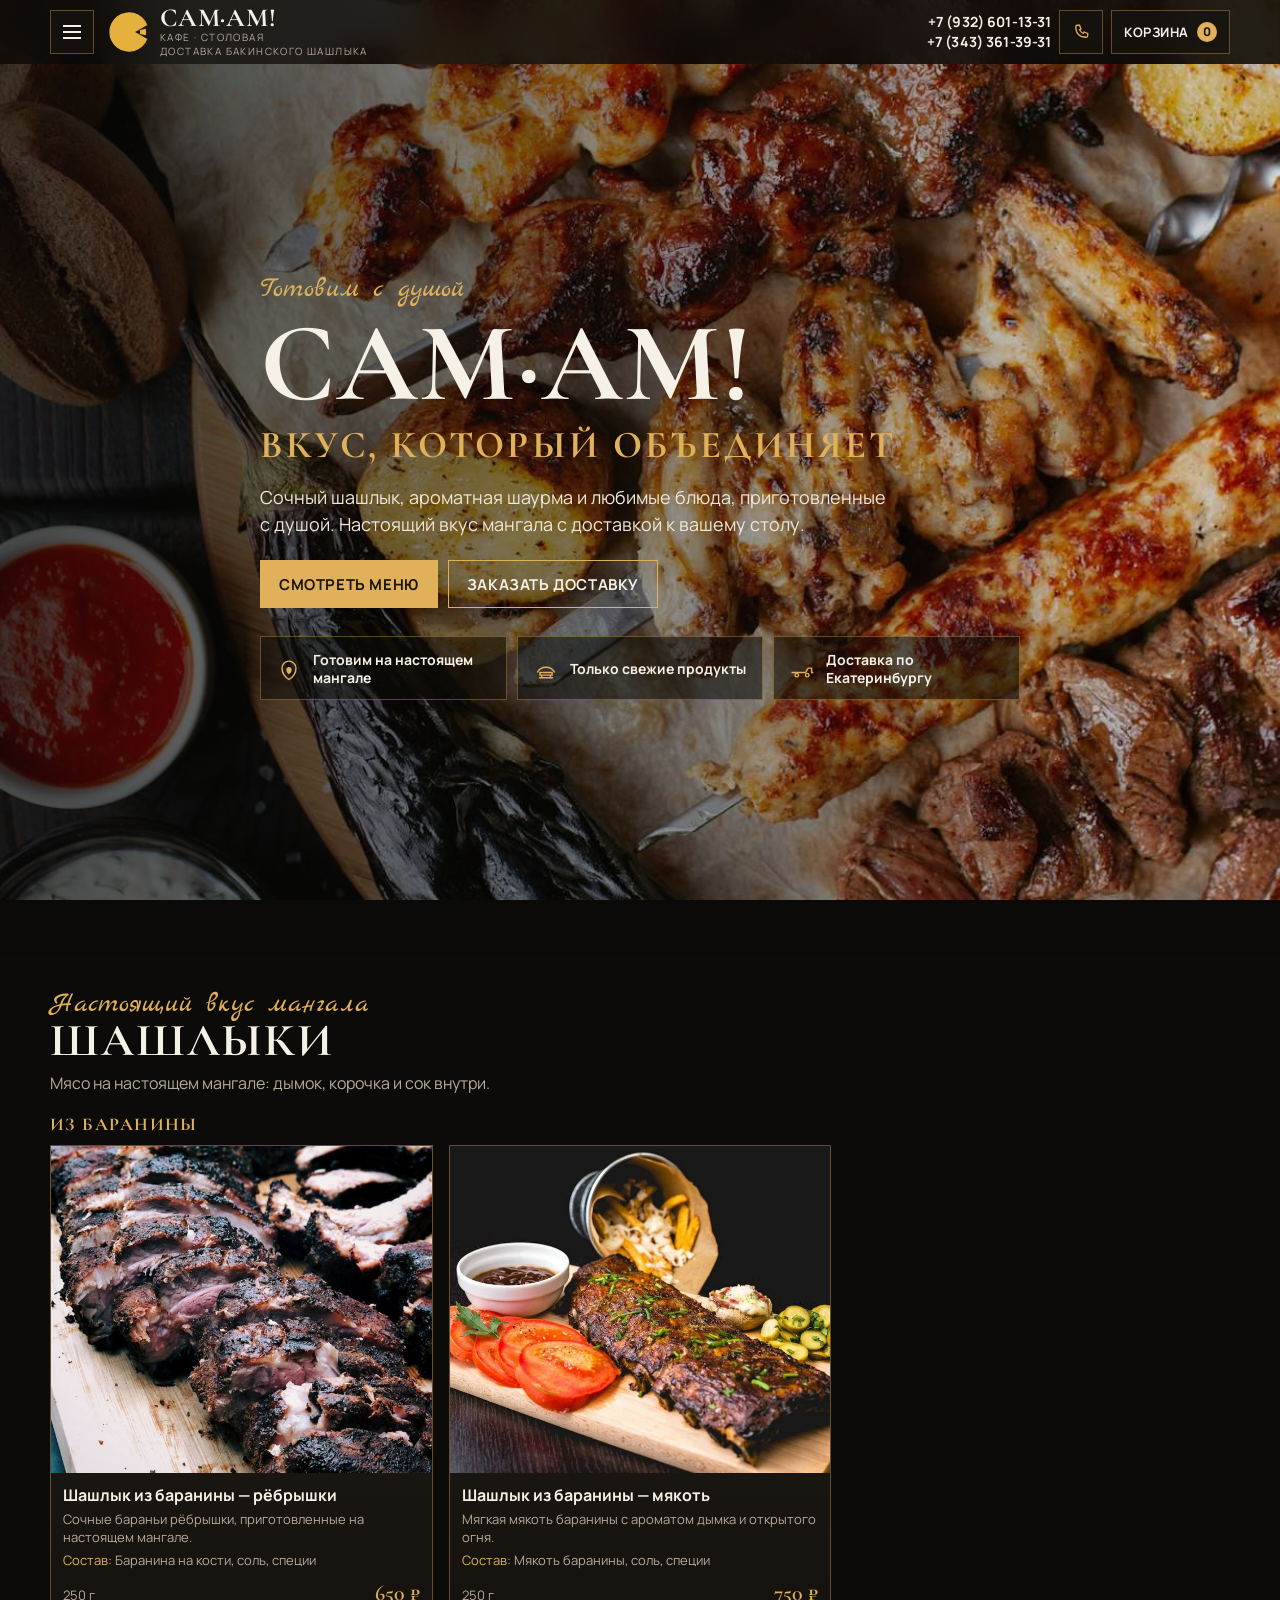
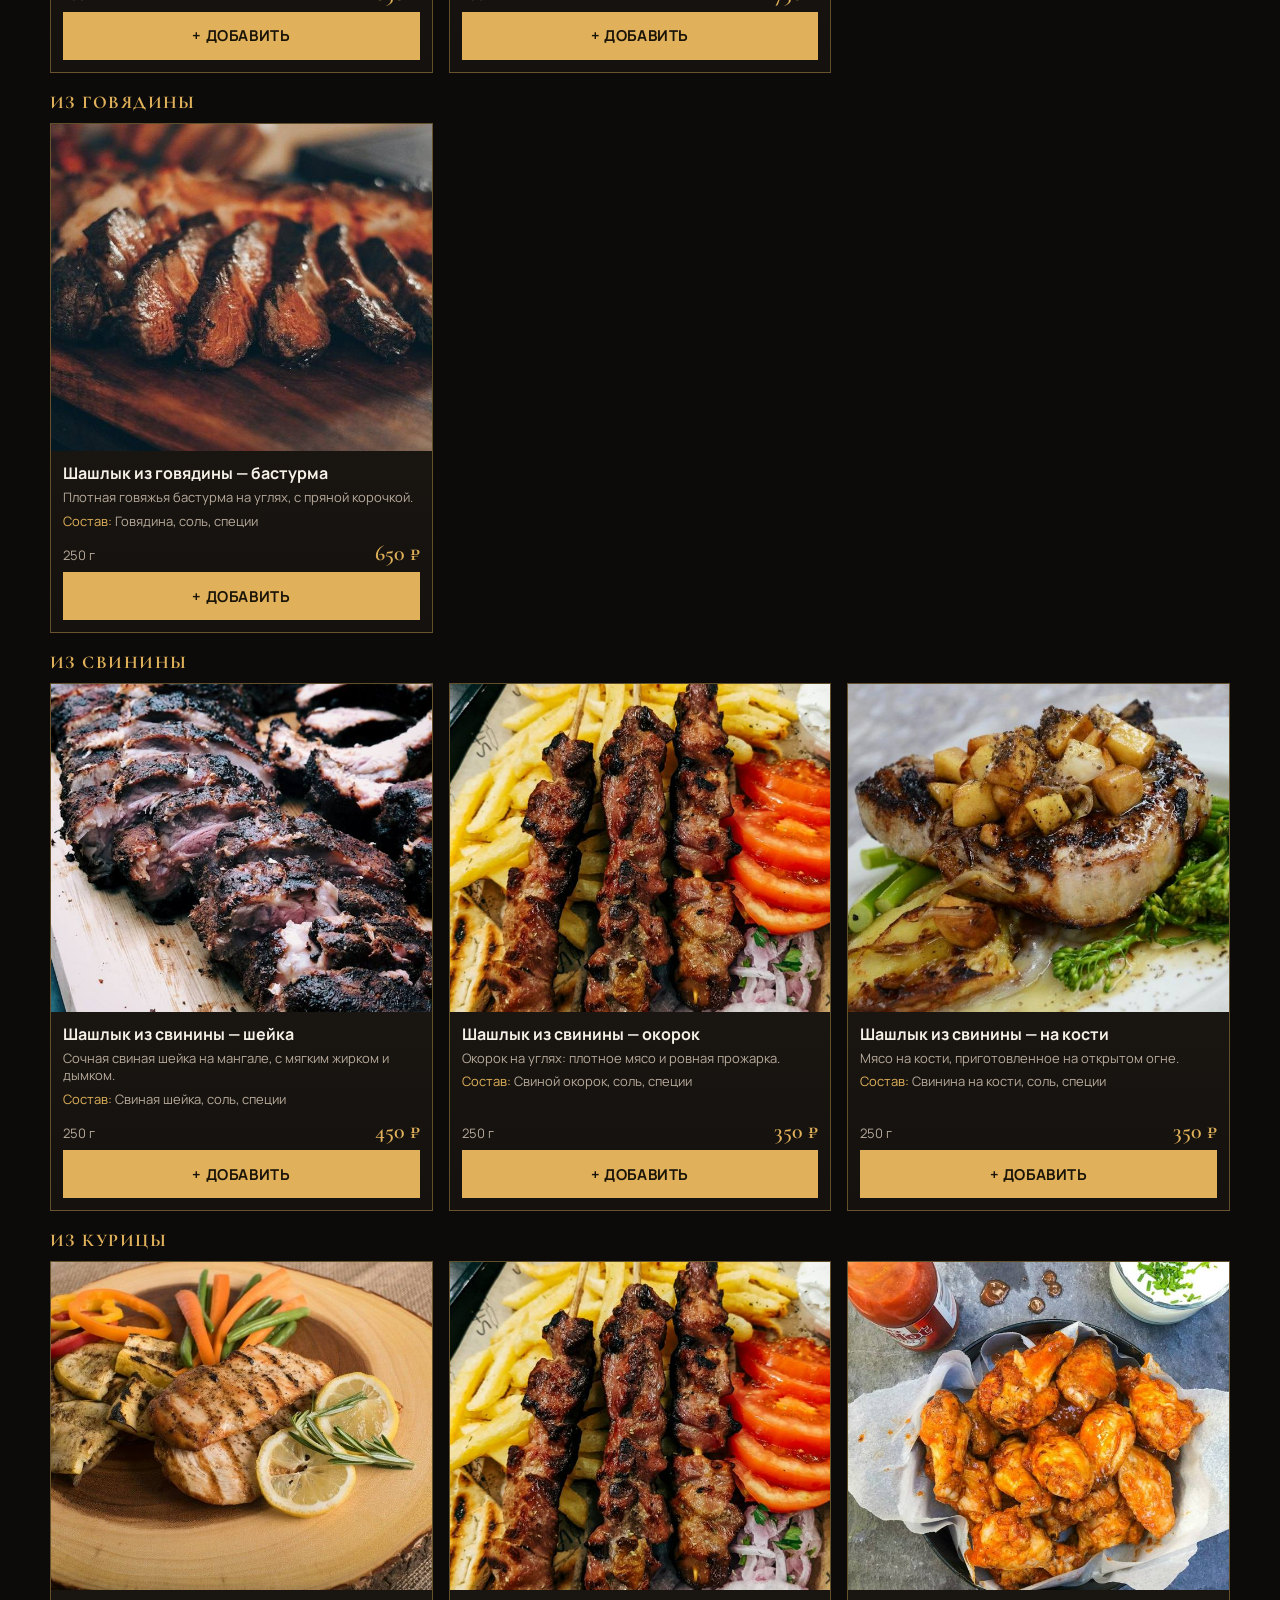
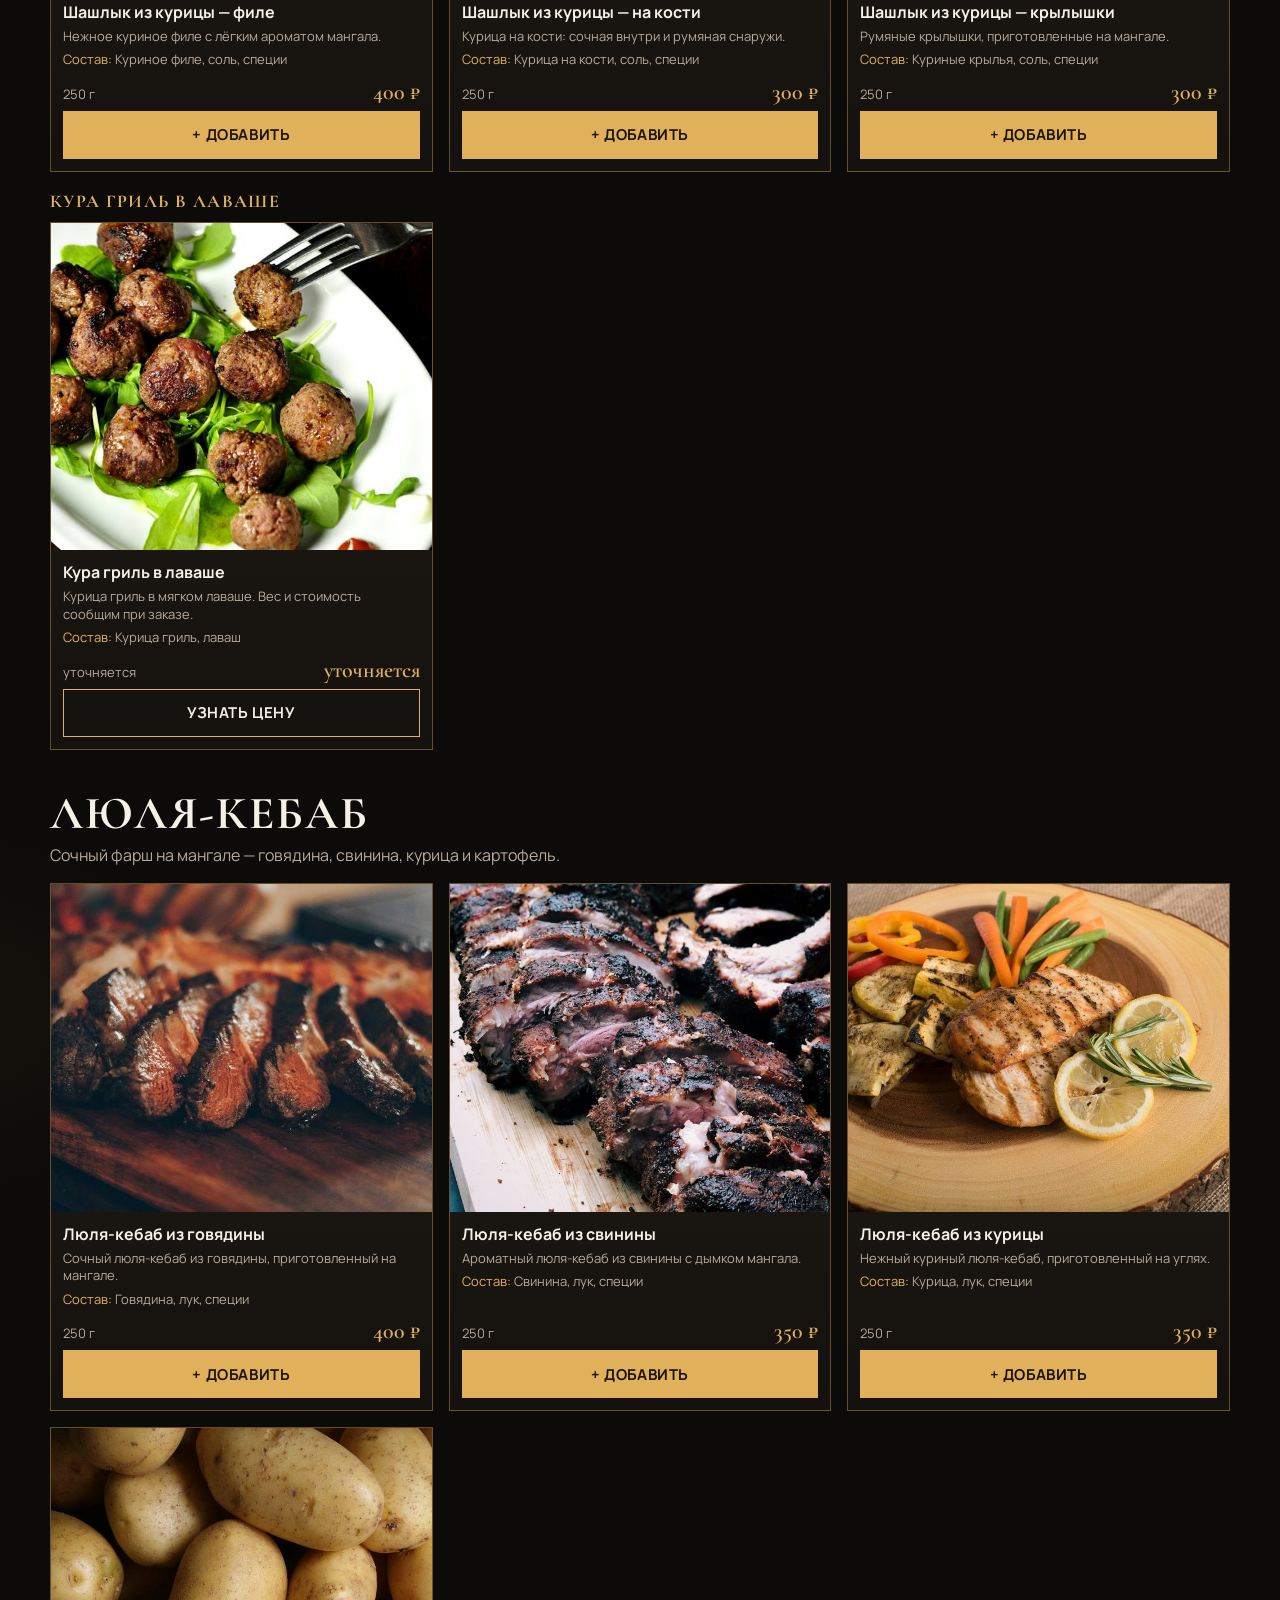
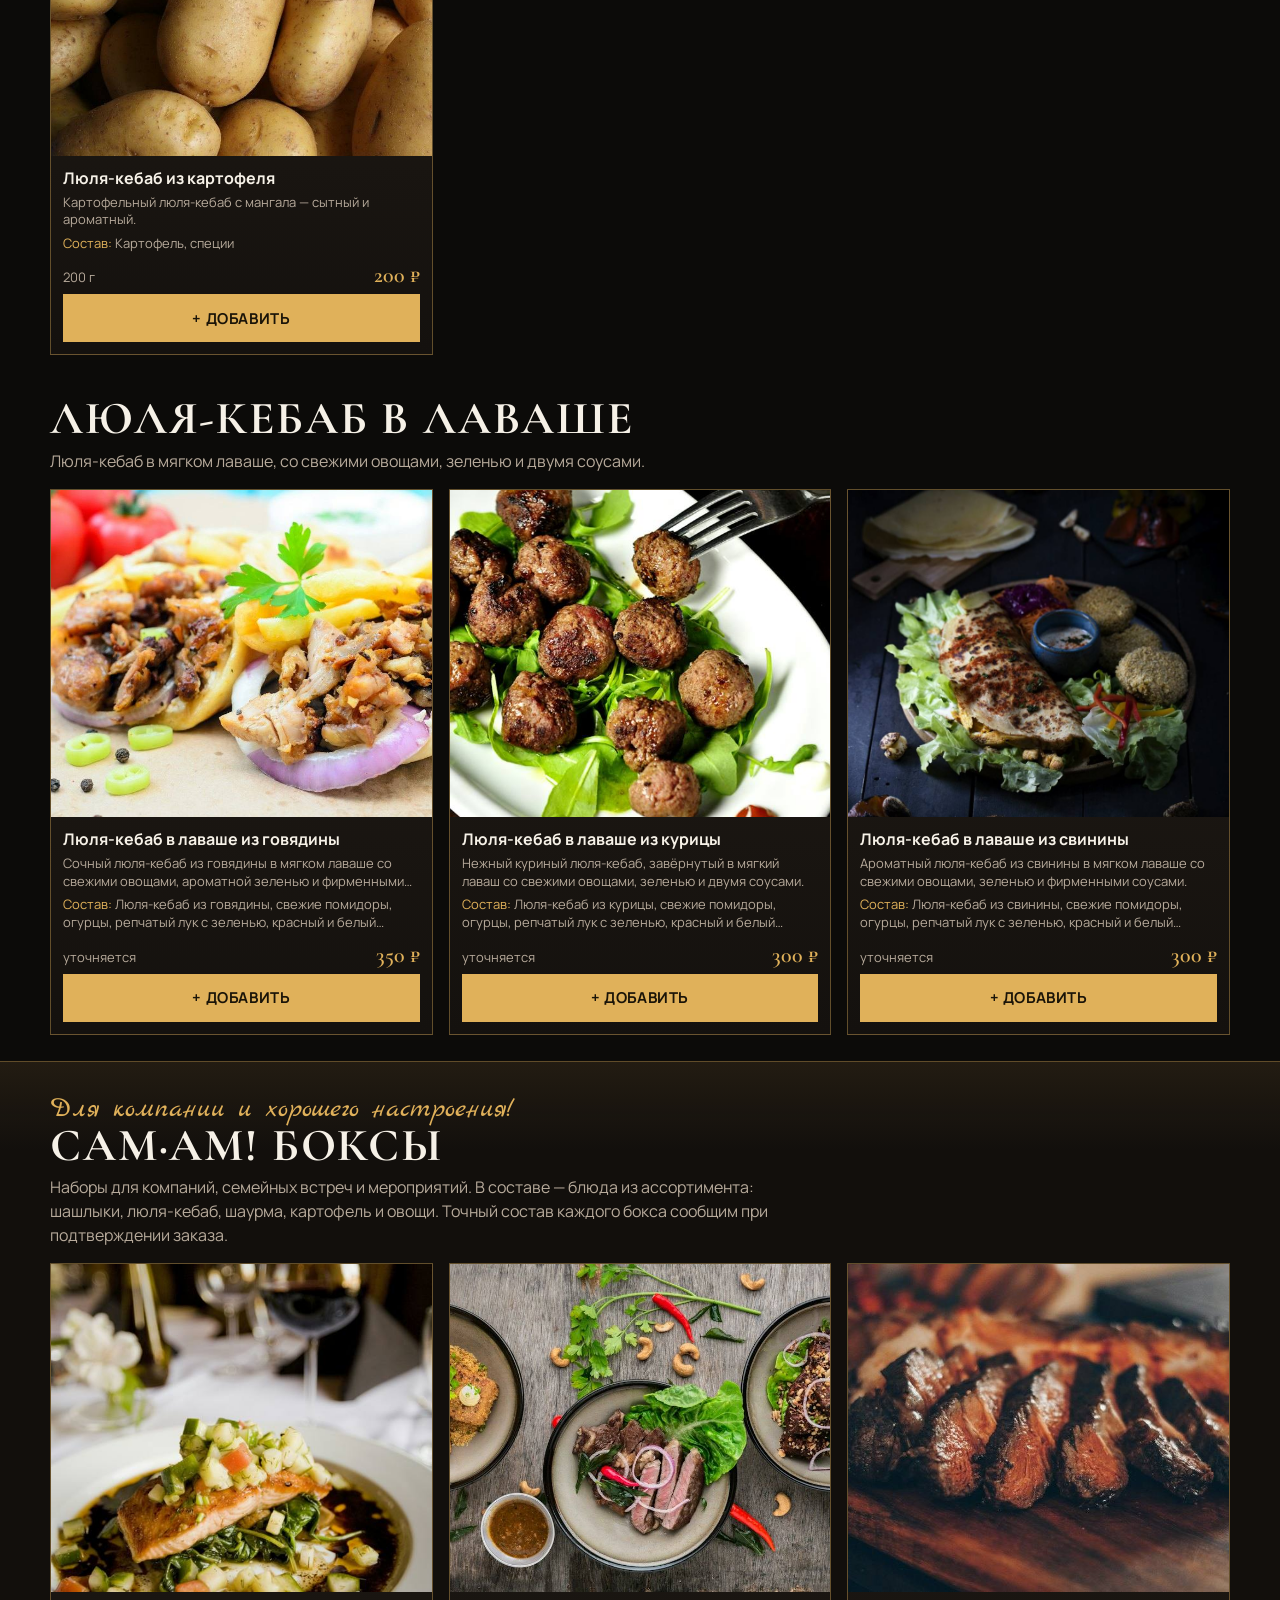
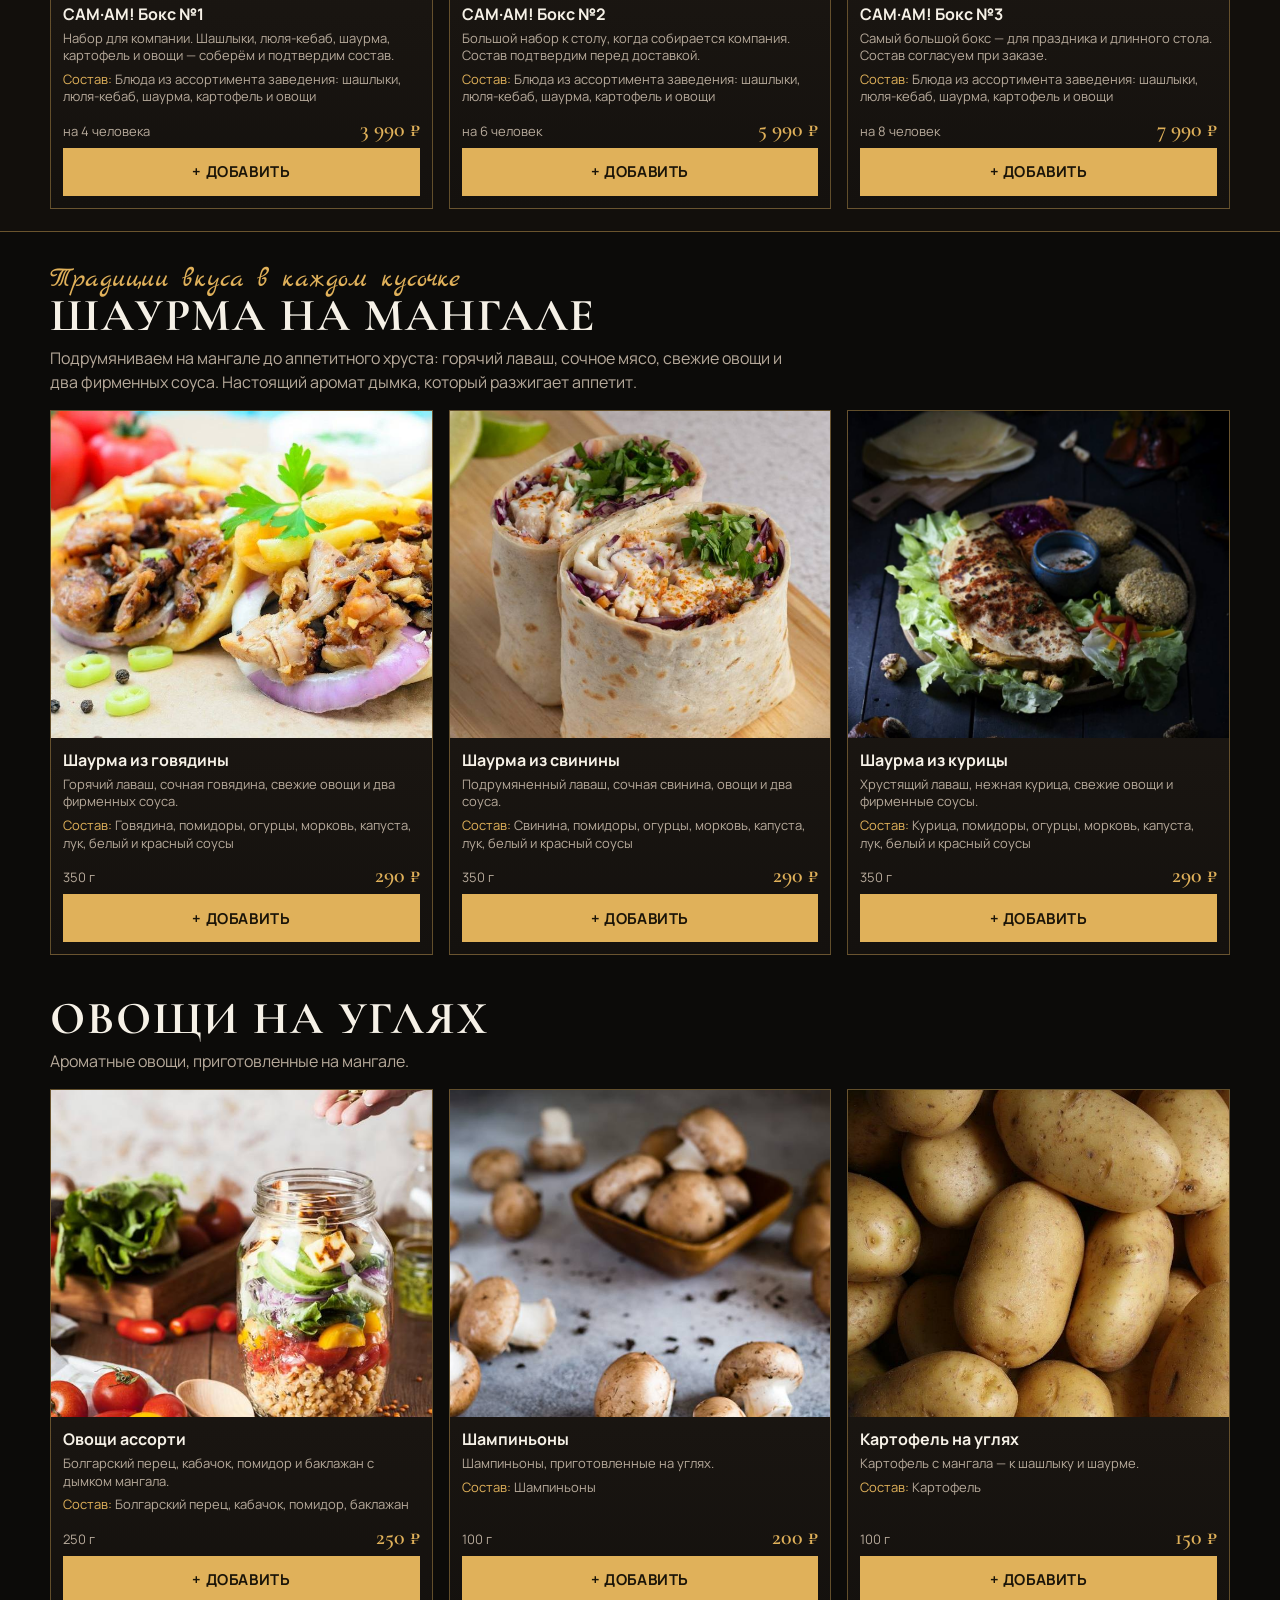
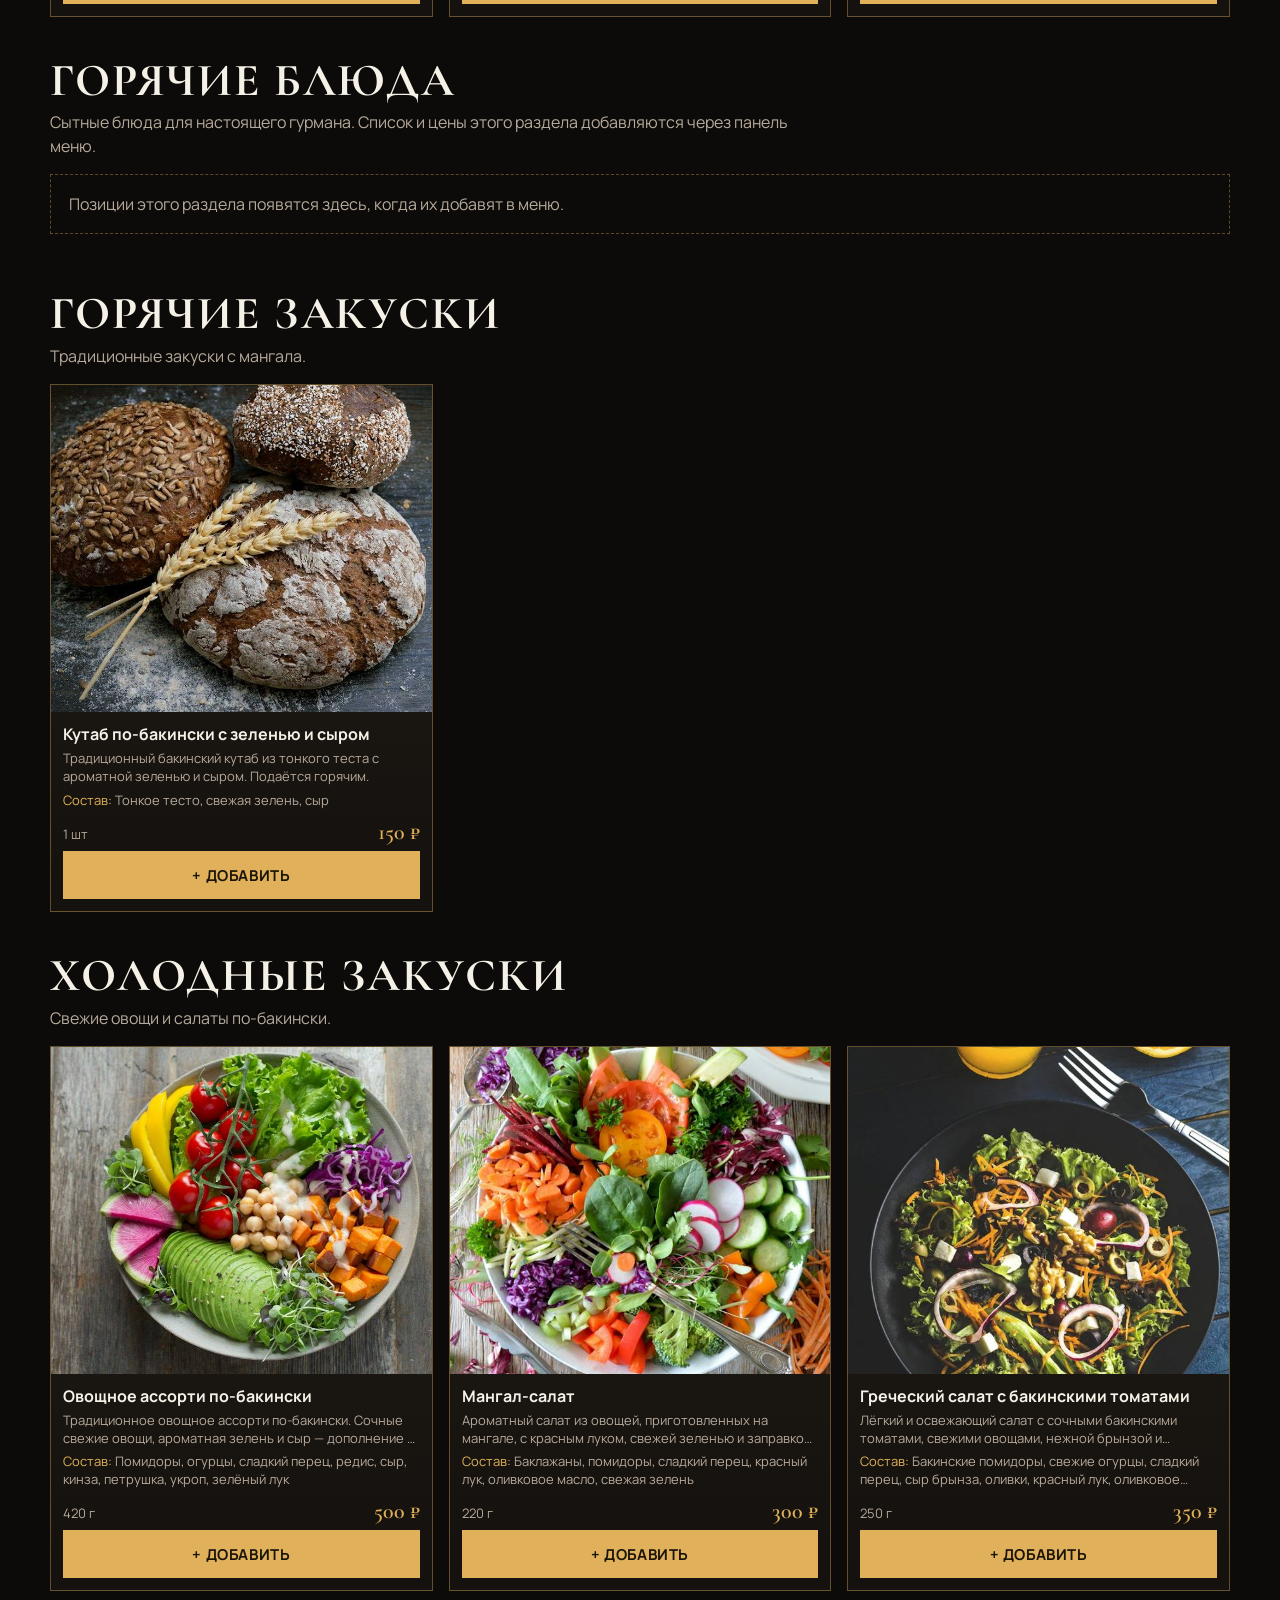
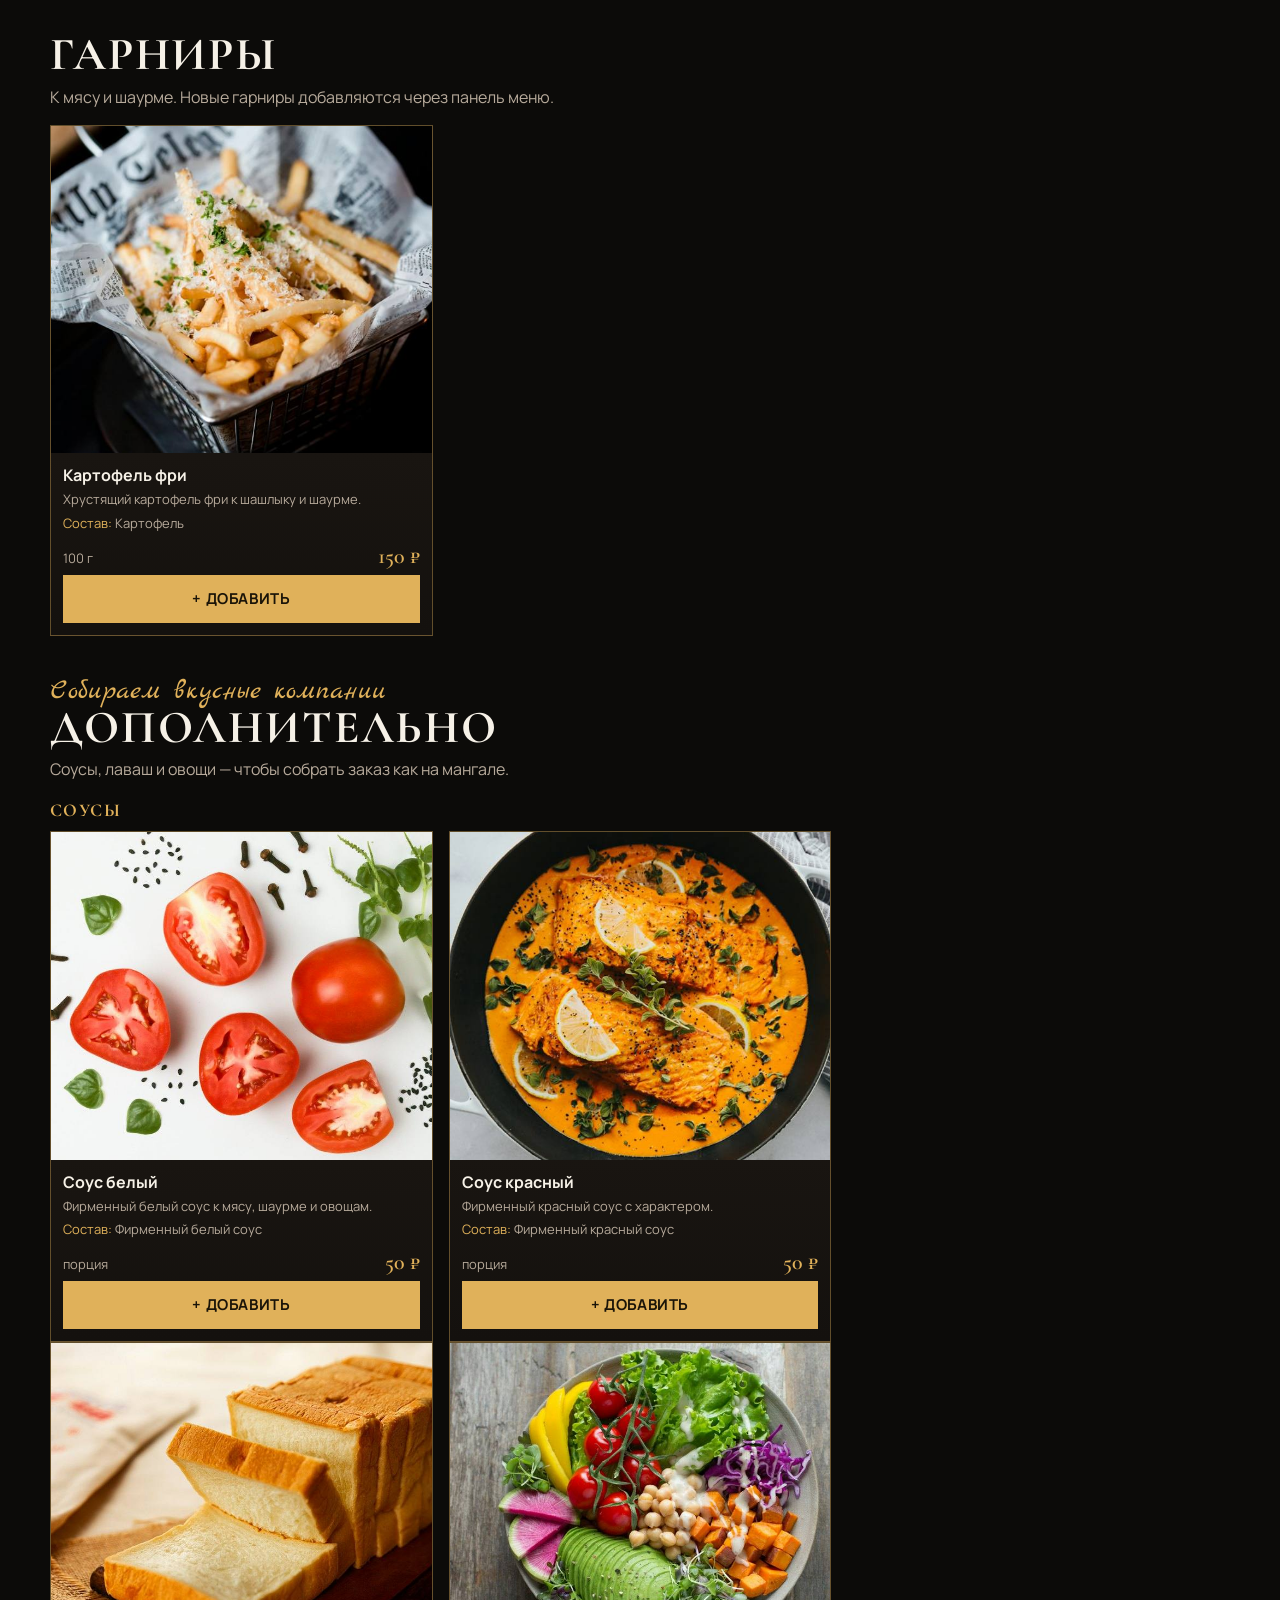
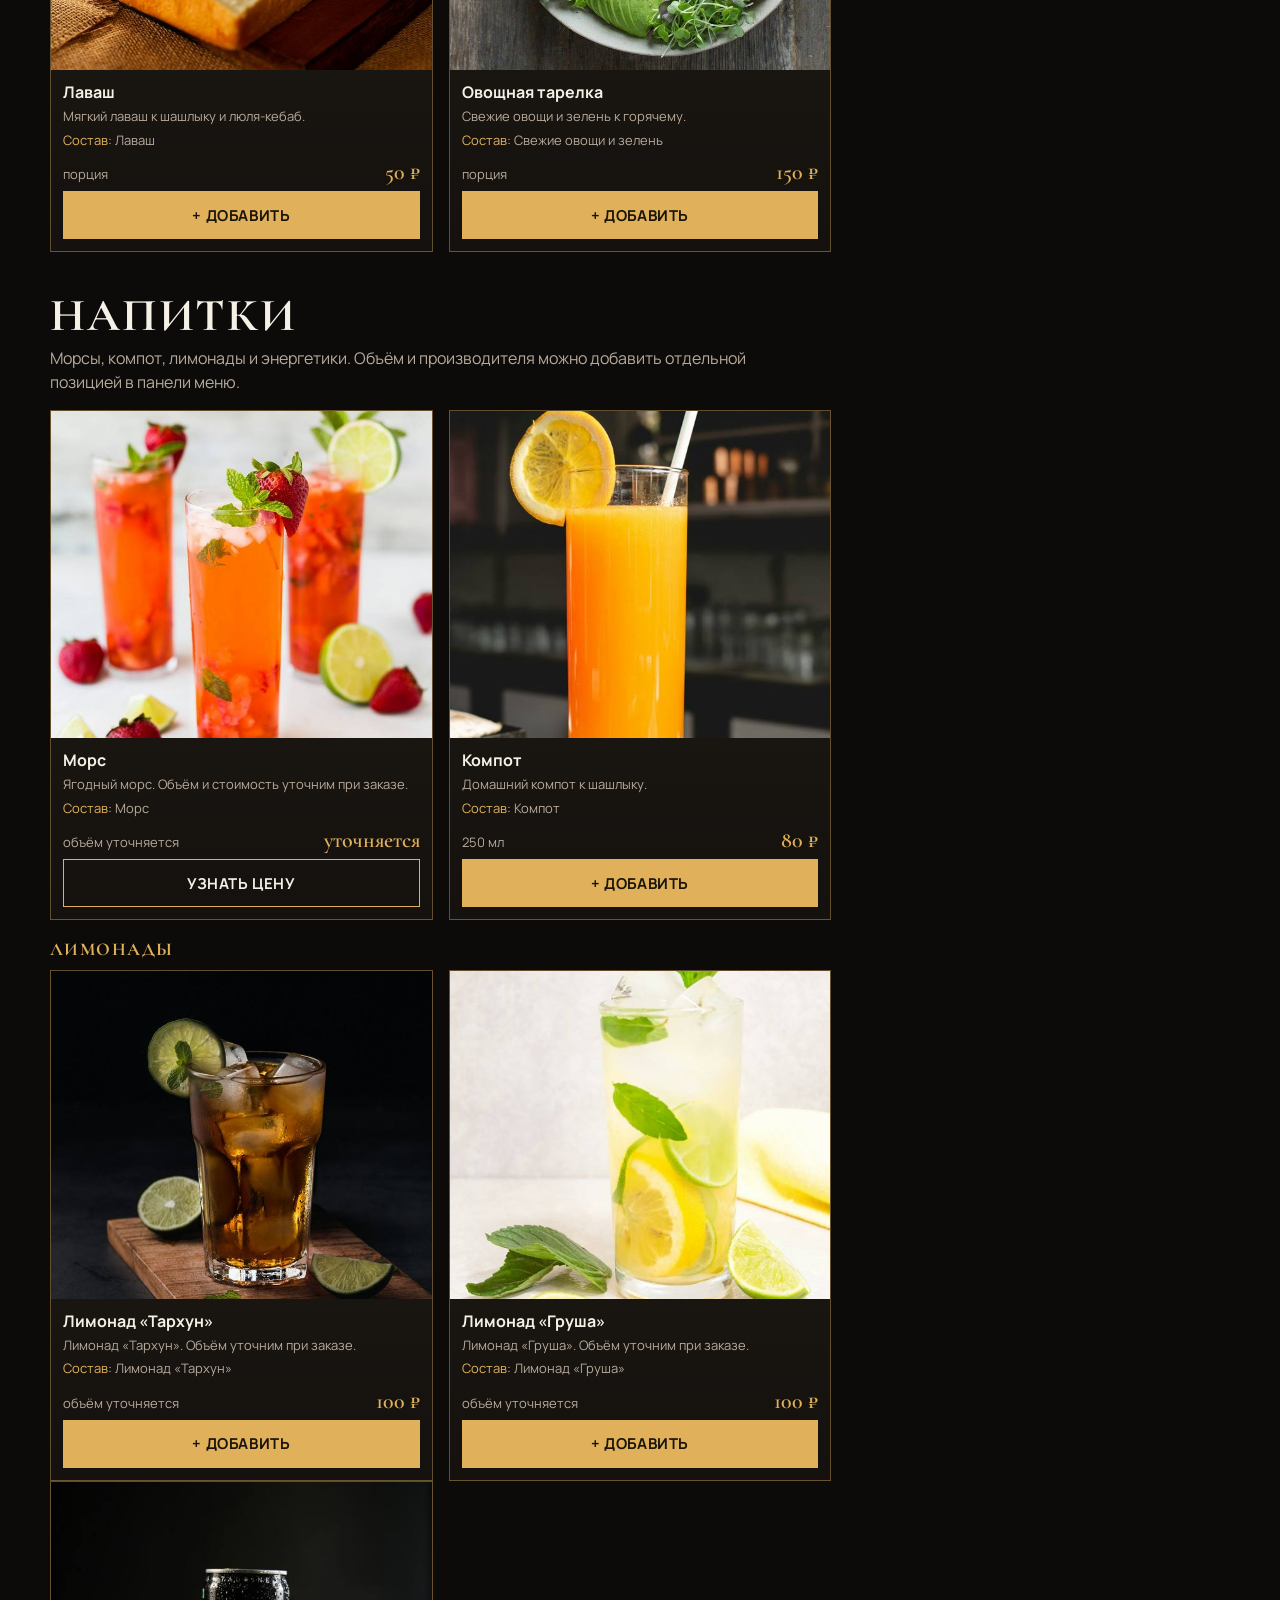
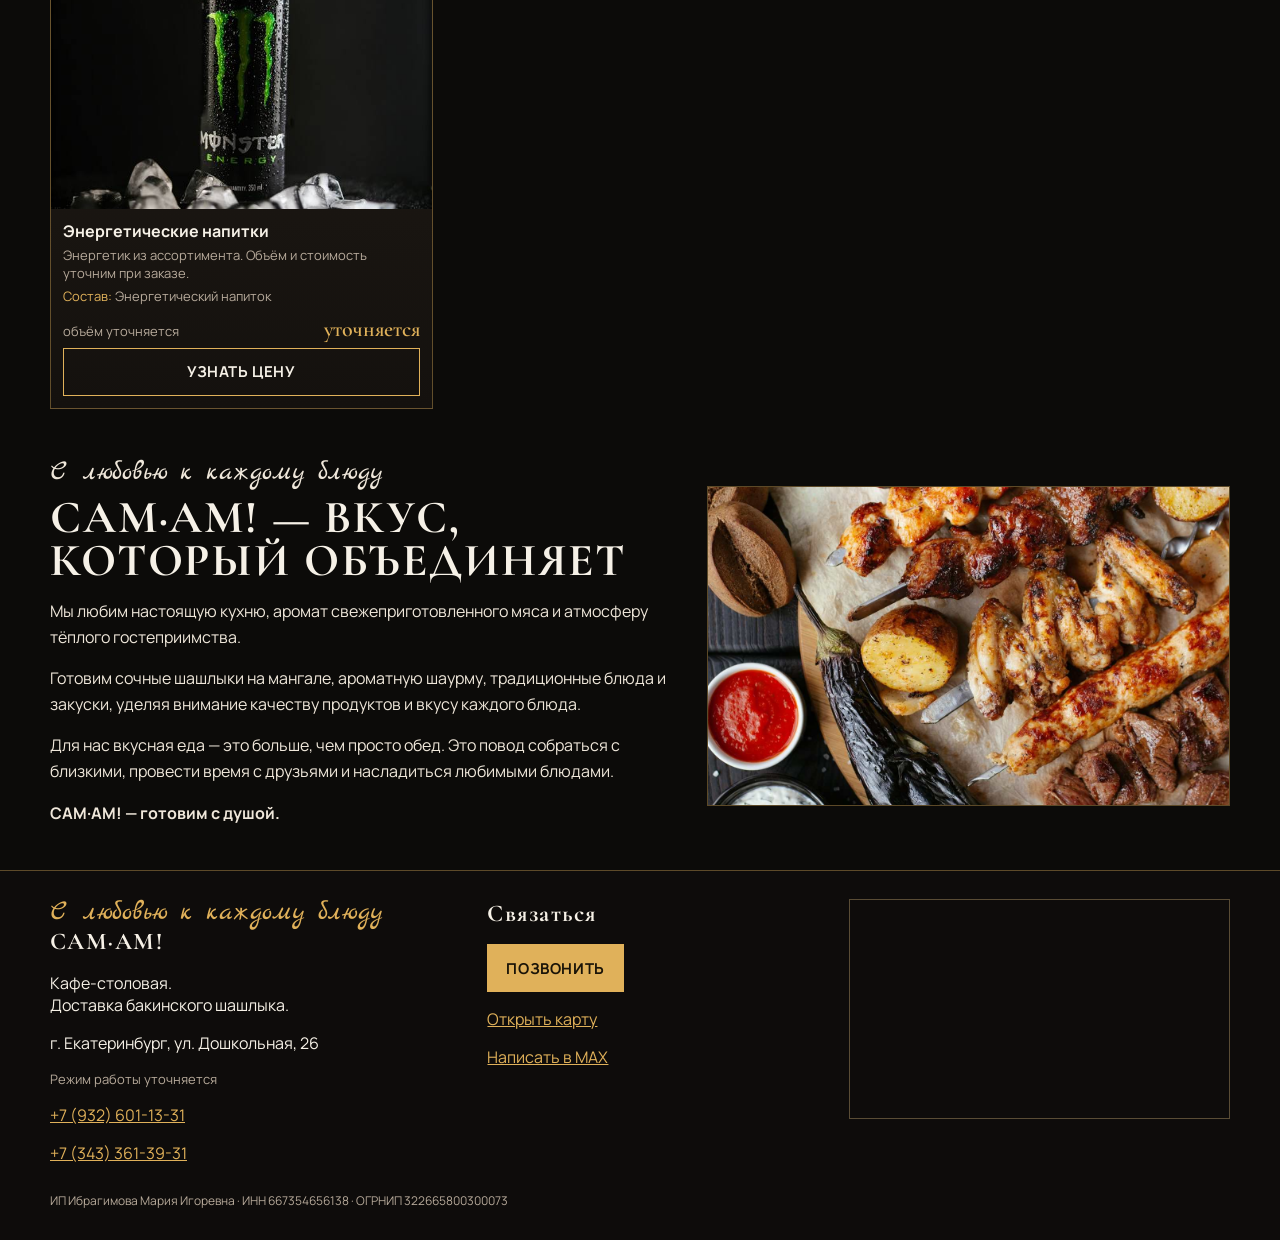
==== commit 4ab25d2f: "Прячет панель на /admin и добавляет тёплый фон мангала. Co-authored-by: Cursor <cursoragent@cursor.c" ====
--- a/index.html
+++ b/index.html
@@ -115,7 +115,6 @@
         <p><a id="map-link" href="https://yandex.ru/maps/?text=Екатеринбург,+Дошкольная+26" target="_blank" rel="noopener">Открыть карту</a></p>
         <p data-max><a id="footer-max" href="https://max.ru/" target="_blank" rel="noopener">Написать в MAX</a></p>
         <p id="socials"></p>
-        <p><a class="admin-link" href="admin.html">Редактировать меню</a></p>
       </div>
       <iframe class="map" id="map-frame" title="Карта: Екатеринбург, Дошкольная, 26" loading="lazy"></iframe>
     </div>
--- a/css/styles.css
+++ b/css/styles.css
@@ -26,6 +26,16 @@
     radial-gradient(900px 420px at 100% -10%, rgba(196, 92, 38, 0.18), transparent 55%),
     radial-gradient(700px 380px at -10% 30%, rgba(224, 177, 90, 0.06), transparent 50%),
     var(--ink);
+}
+body:not(.dash-body)::before {
+  content: "";
+  position: fixed;
+  inset: 0;
+  z-index: -1;
+  pointer-events: none;
+  background:
+    linear-gradient(180deg, rgba(12, 11, 9, 0.62), rgba(12, 11, 9, 0.5) 45%, rgba(12, 11, 9, 0.68)),
+    url("../images/atmosphere.jpg") center / cover no-repeat;
 }
 body.lock { overflow: hidden; }
 img { max-width: 100%; display: block; }
@@ -414,7 +424,7 @@
 .about img { width: 100%; height: 320px; object-fit: cover; border: 1px solid var(--gold-soft); }
 .about p { line-height: 1.6; color: #efe7da; }
 
-.footer { border-top: 1px solid var(--gold-soft); padding: 28px 0 18px; background: #100e0c; }
+.footer { border-top: 1px solid var(--gold-soft); padding: 28px 0 18px; background: rgba(16, 14, 12, 0.78); }
 .footer-grid { display: grid; gap: 18px; }
 .footer h2 { font-family: "Cormorant Garamond", "Times New Roman", serif; letter-spacing: 0.06em; margin: 0 0 8px; }
 .footer a { color: var(--gold); }
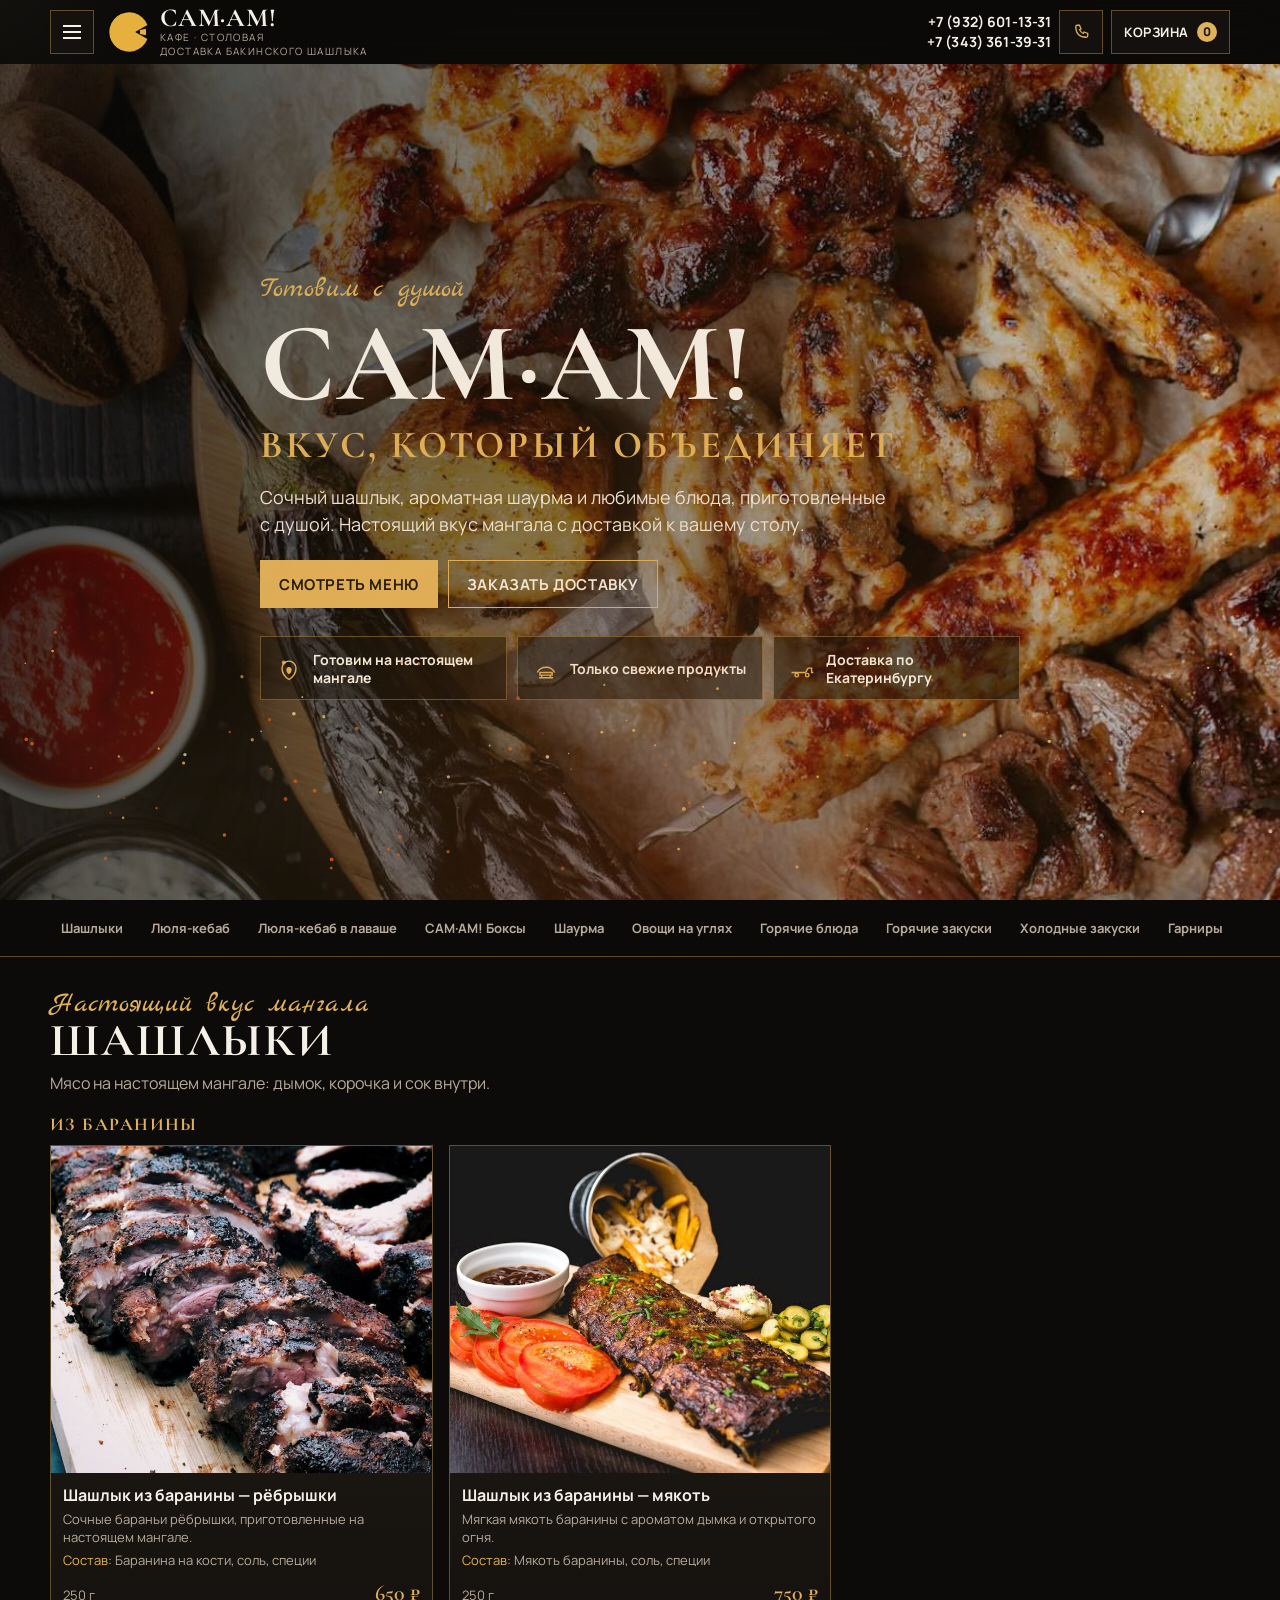
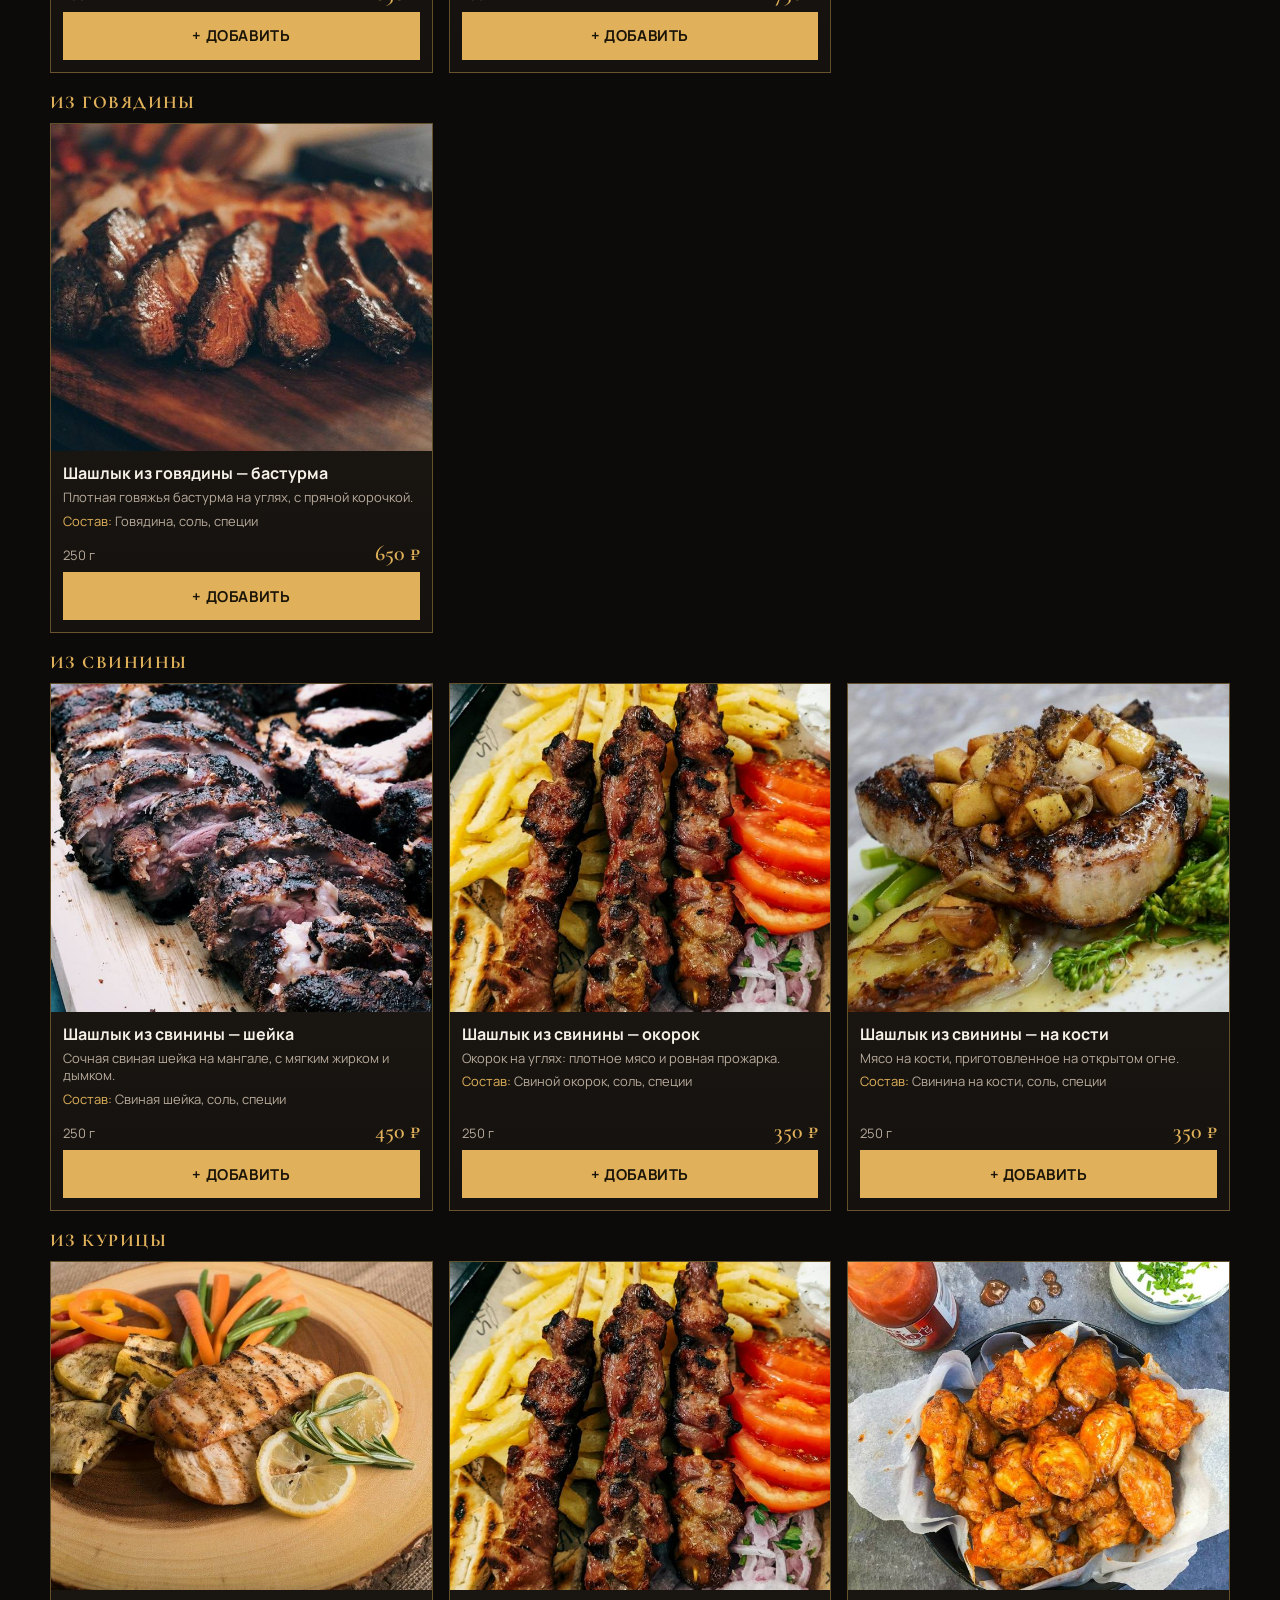
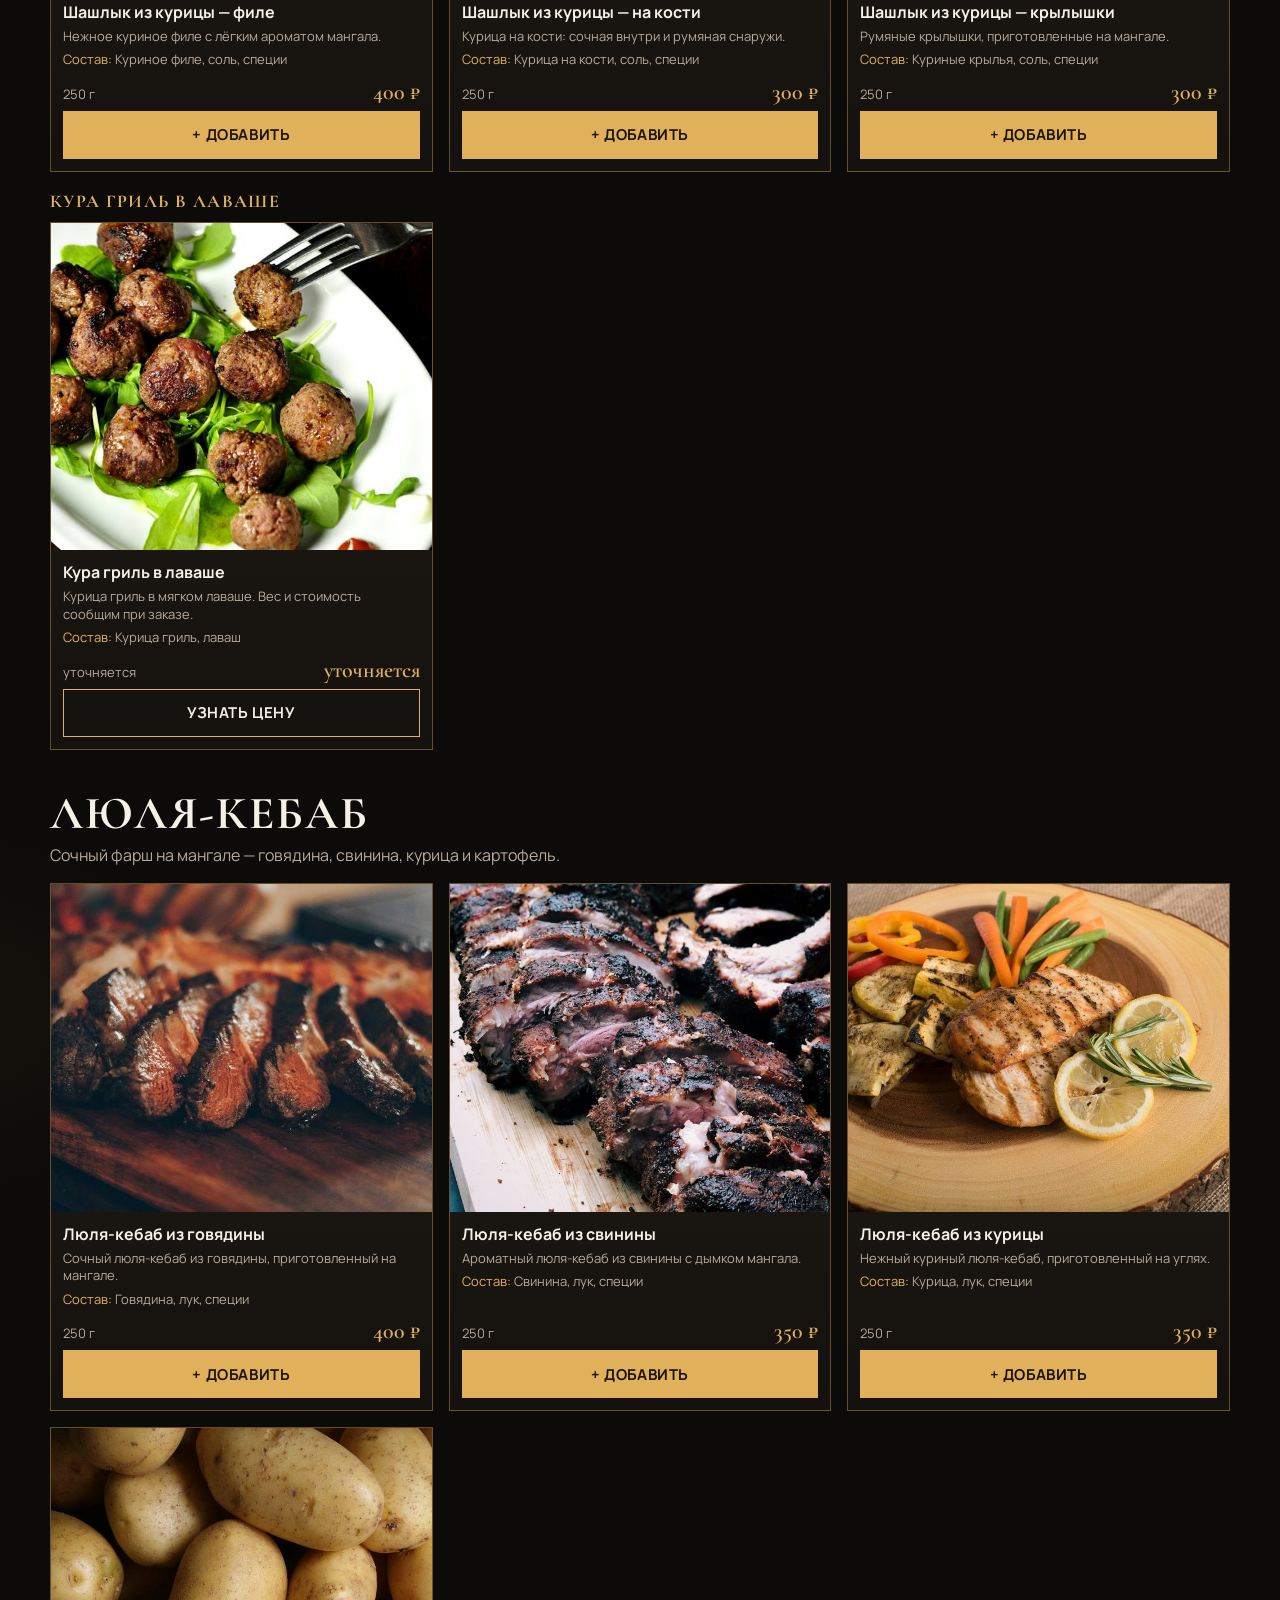
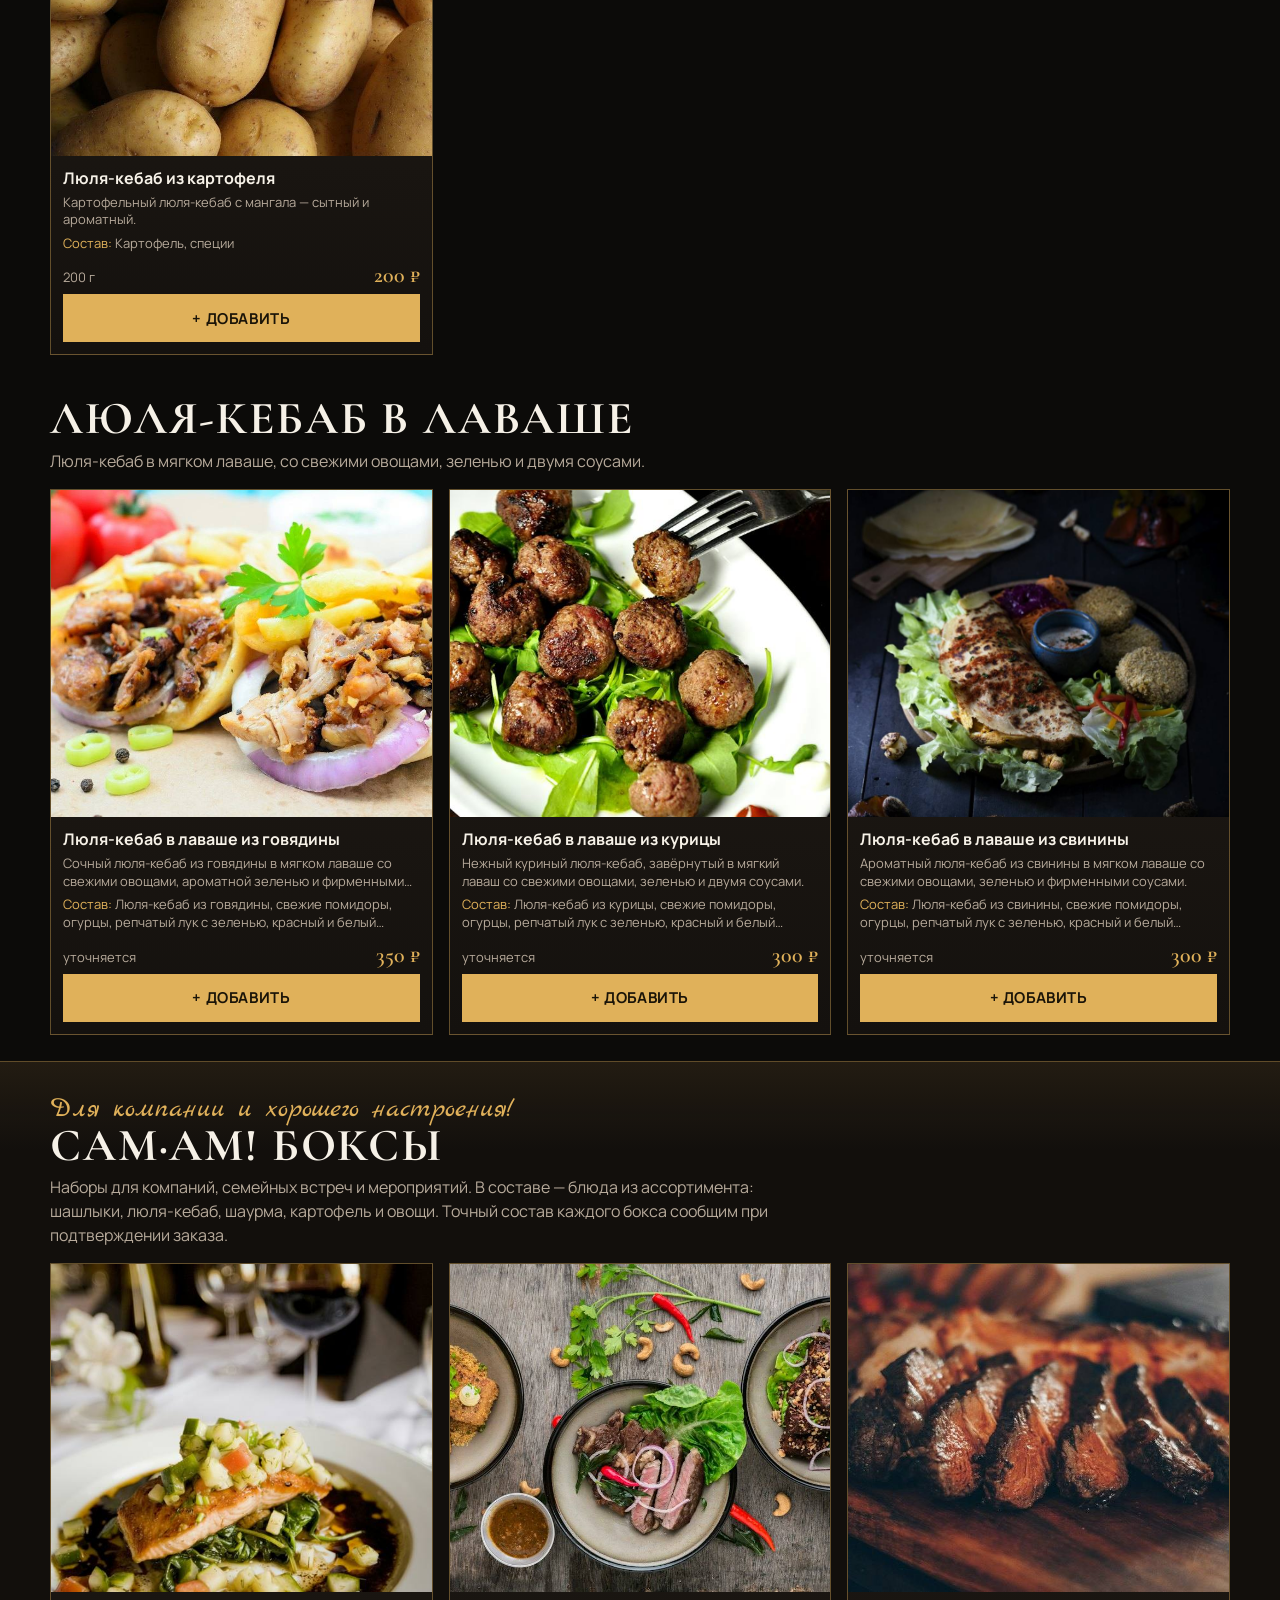
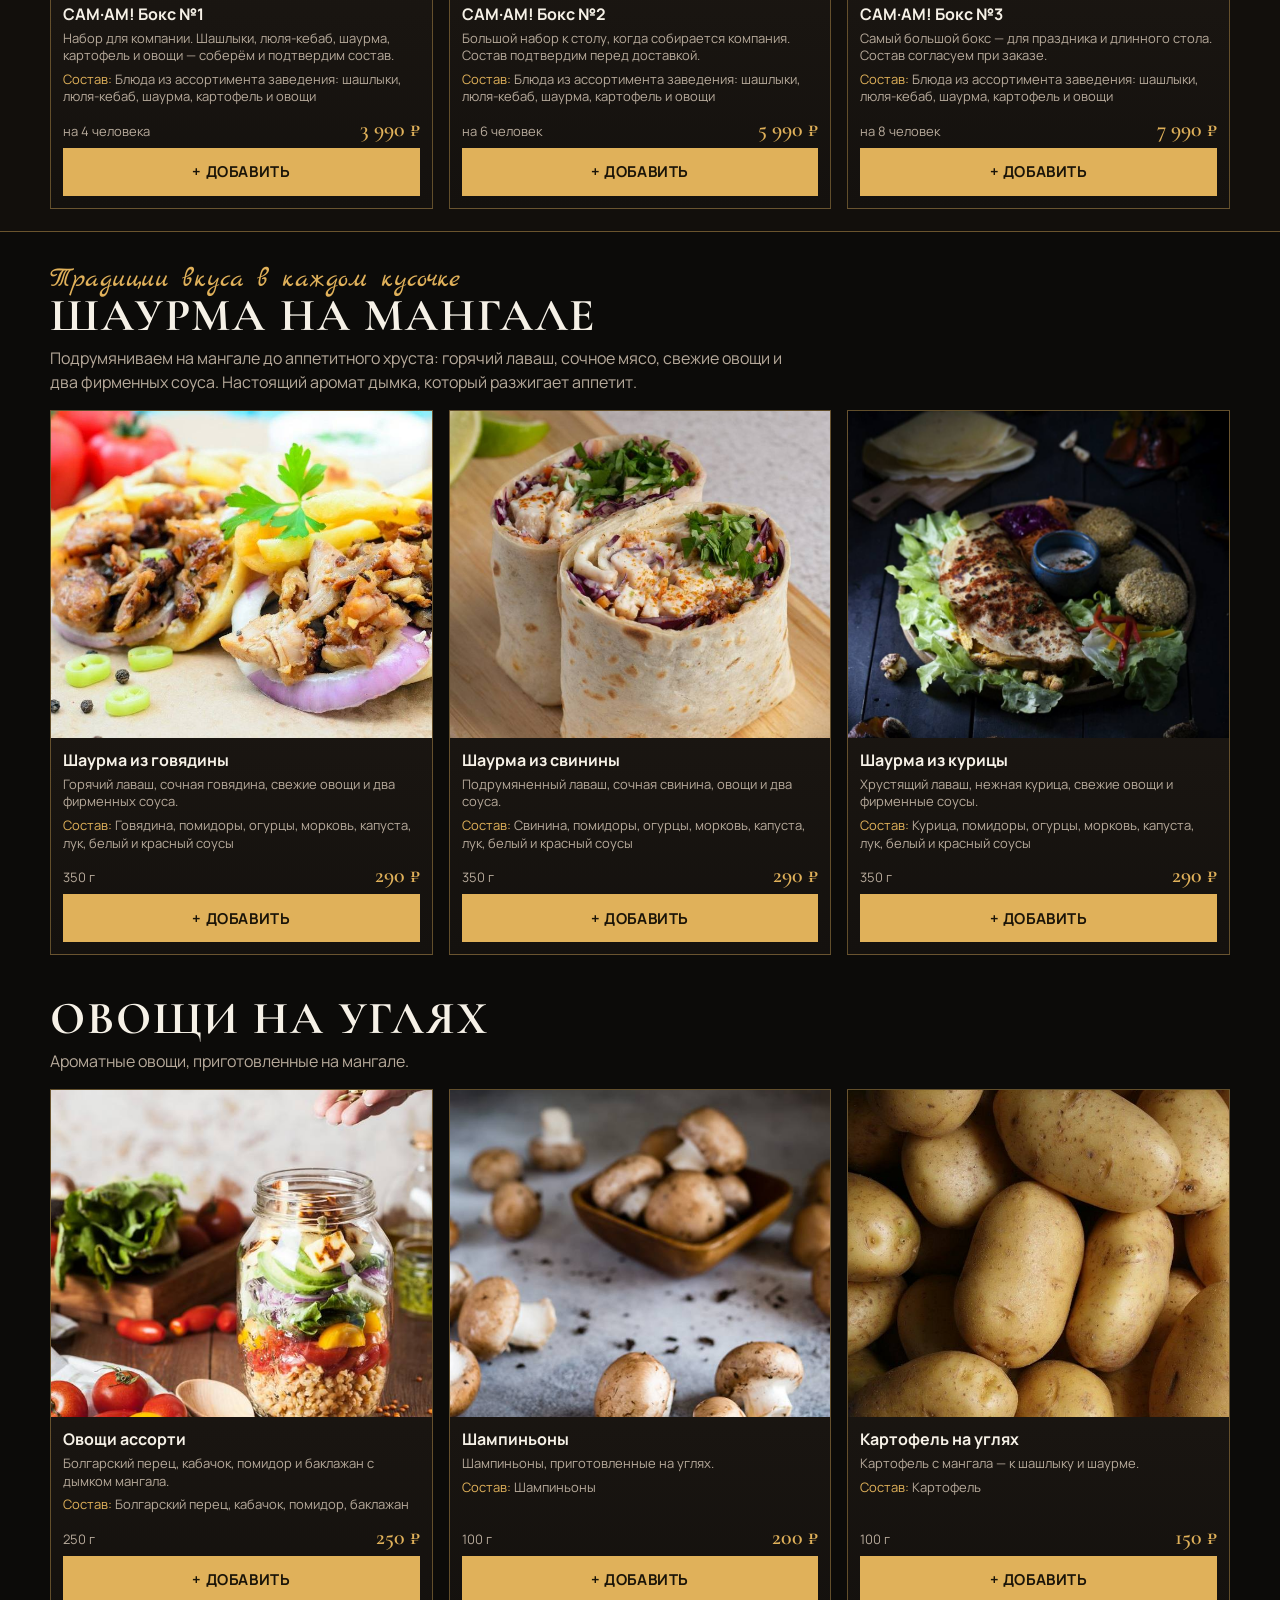
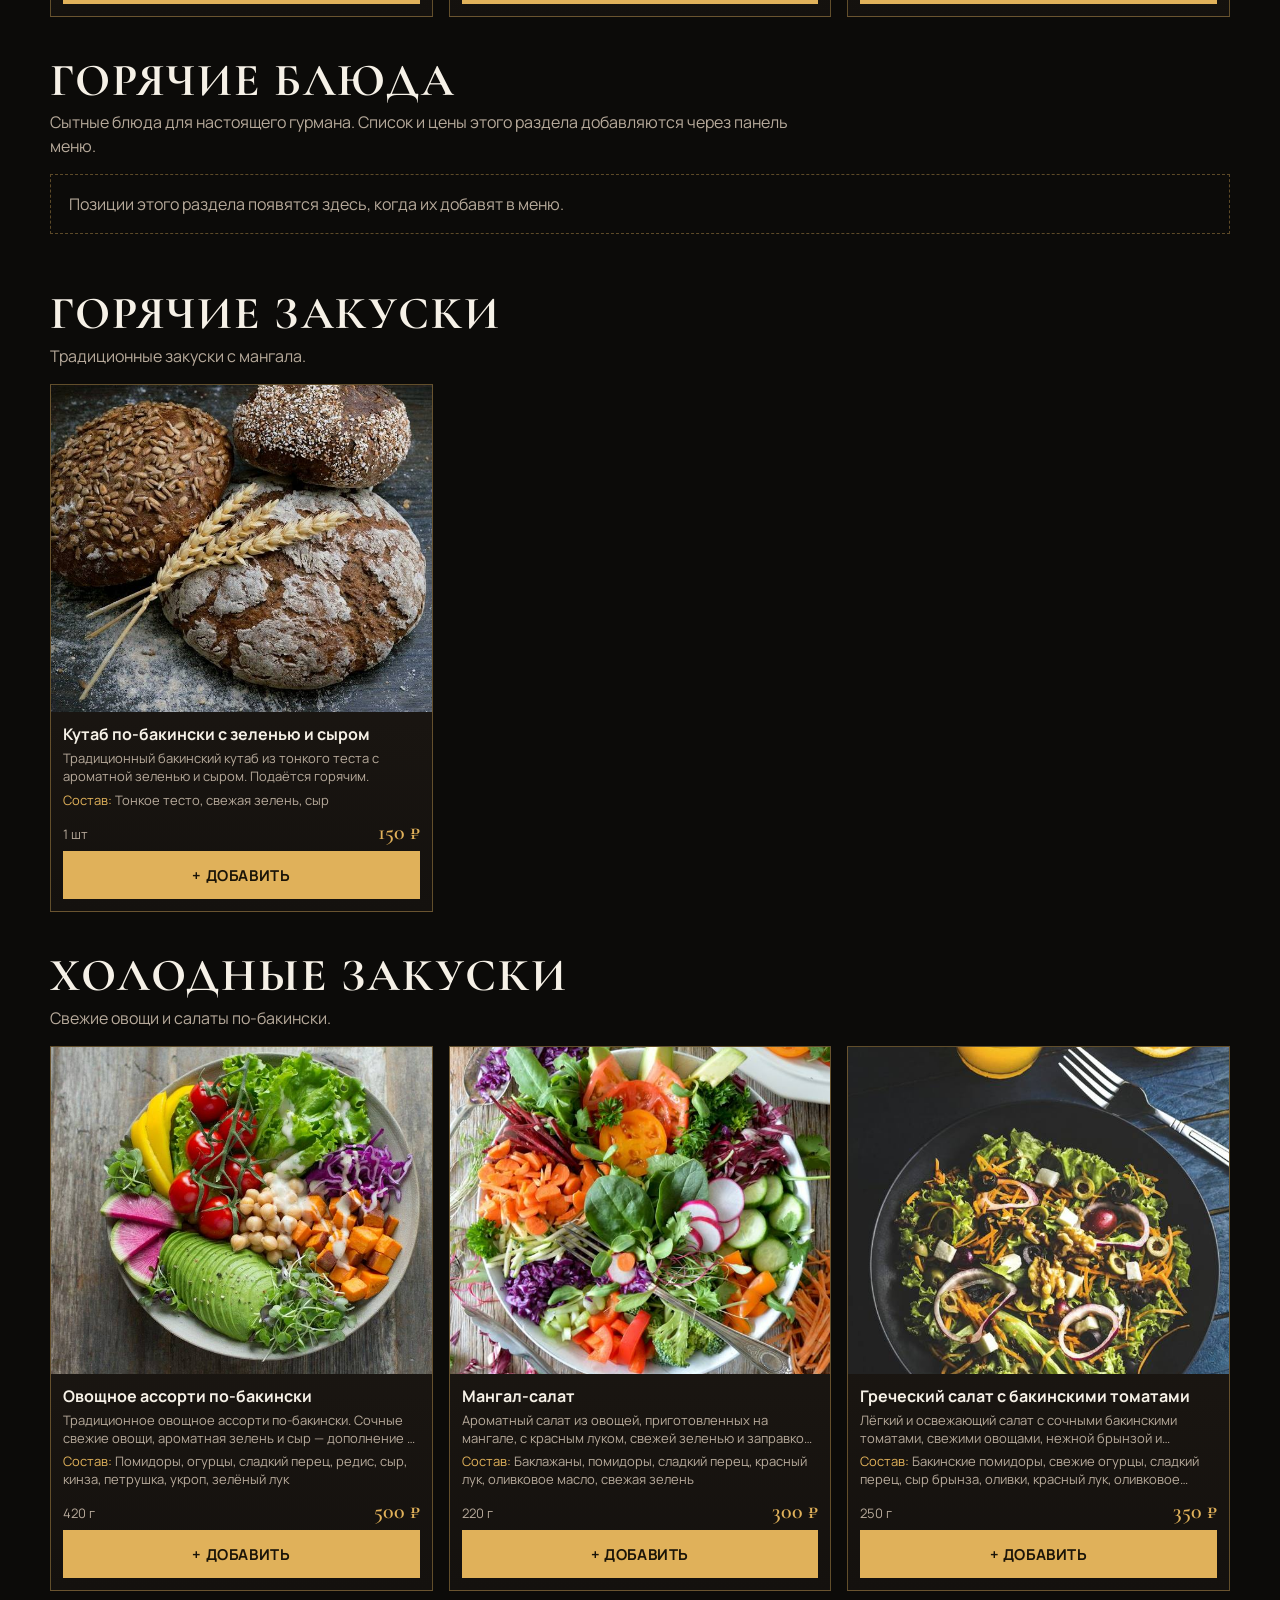
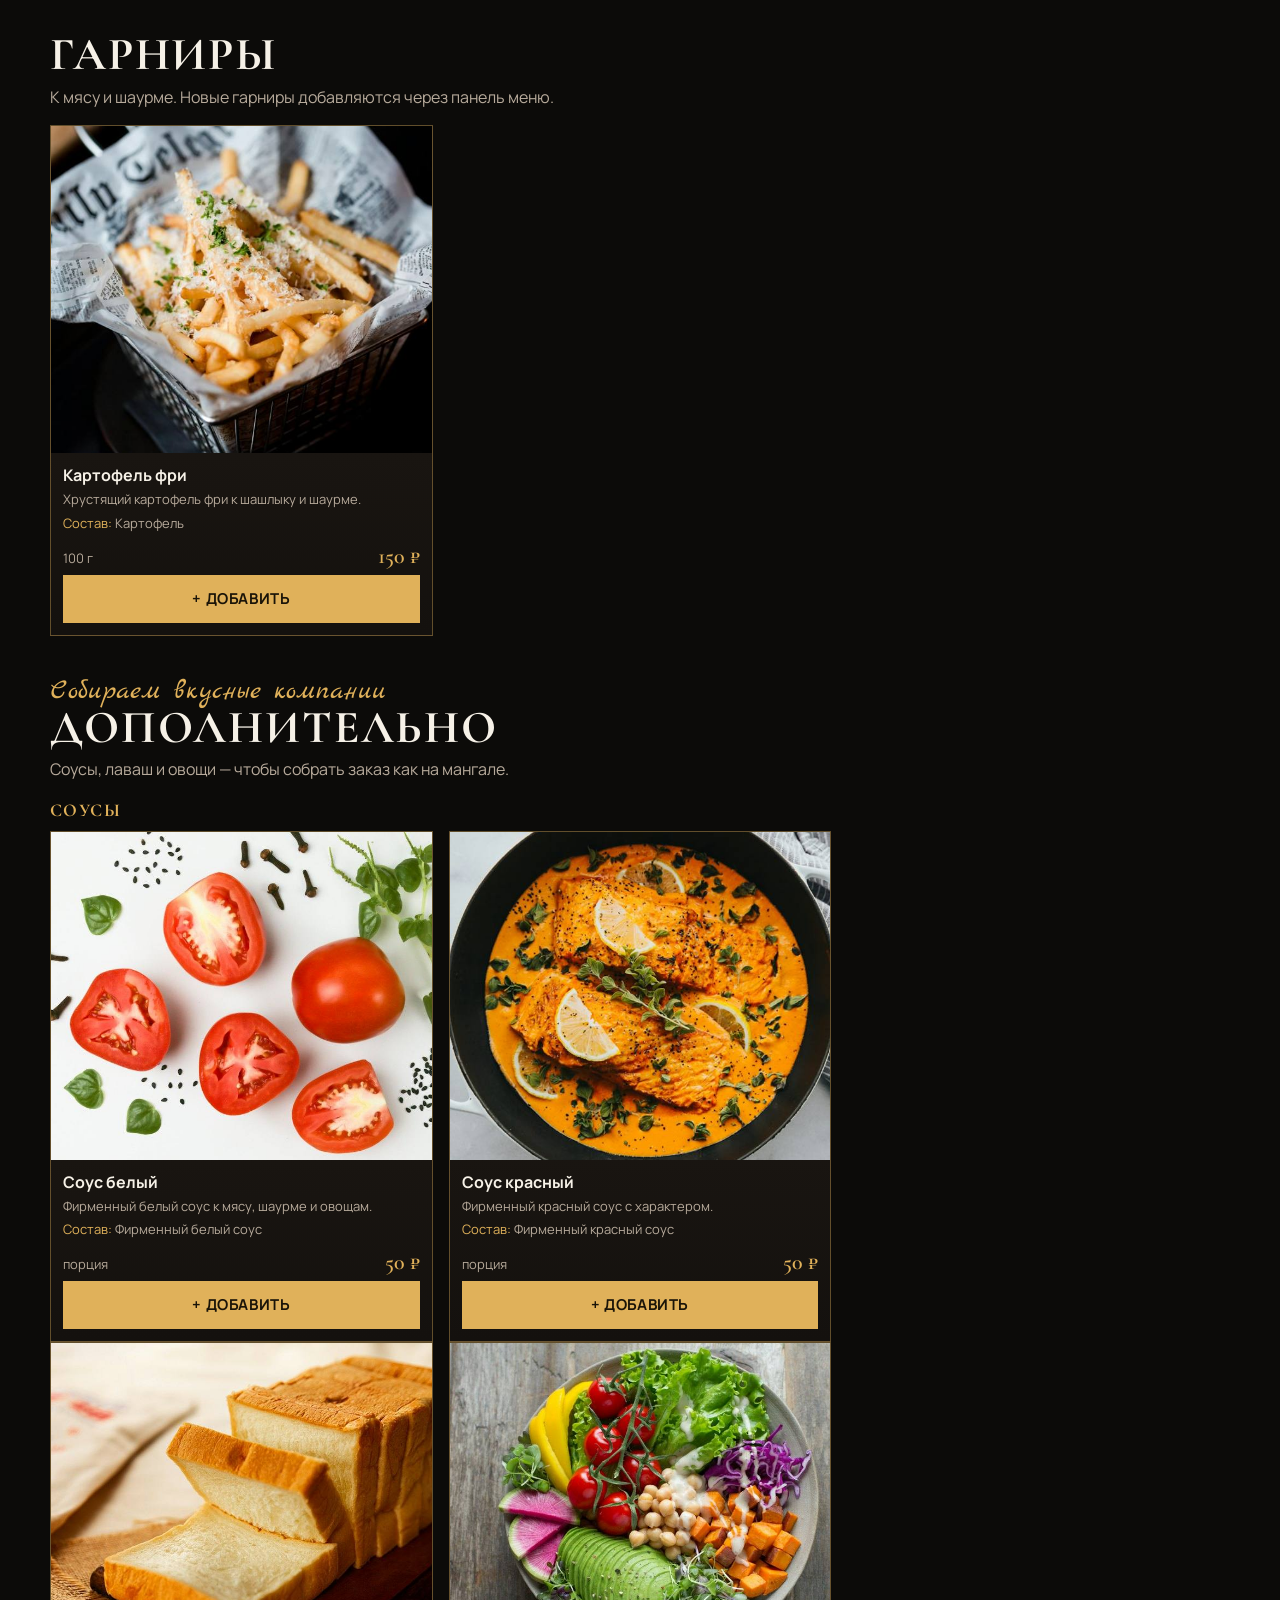
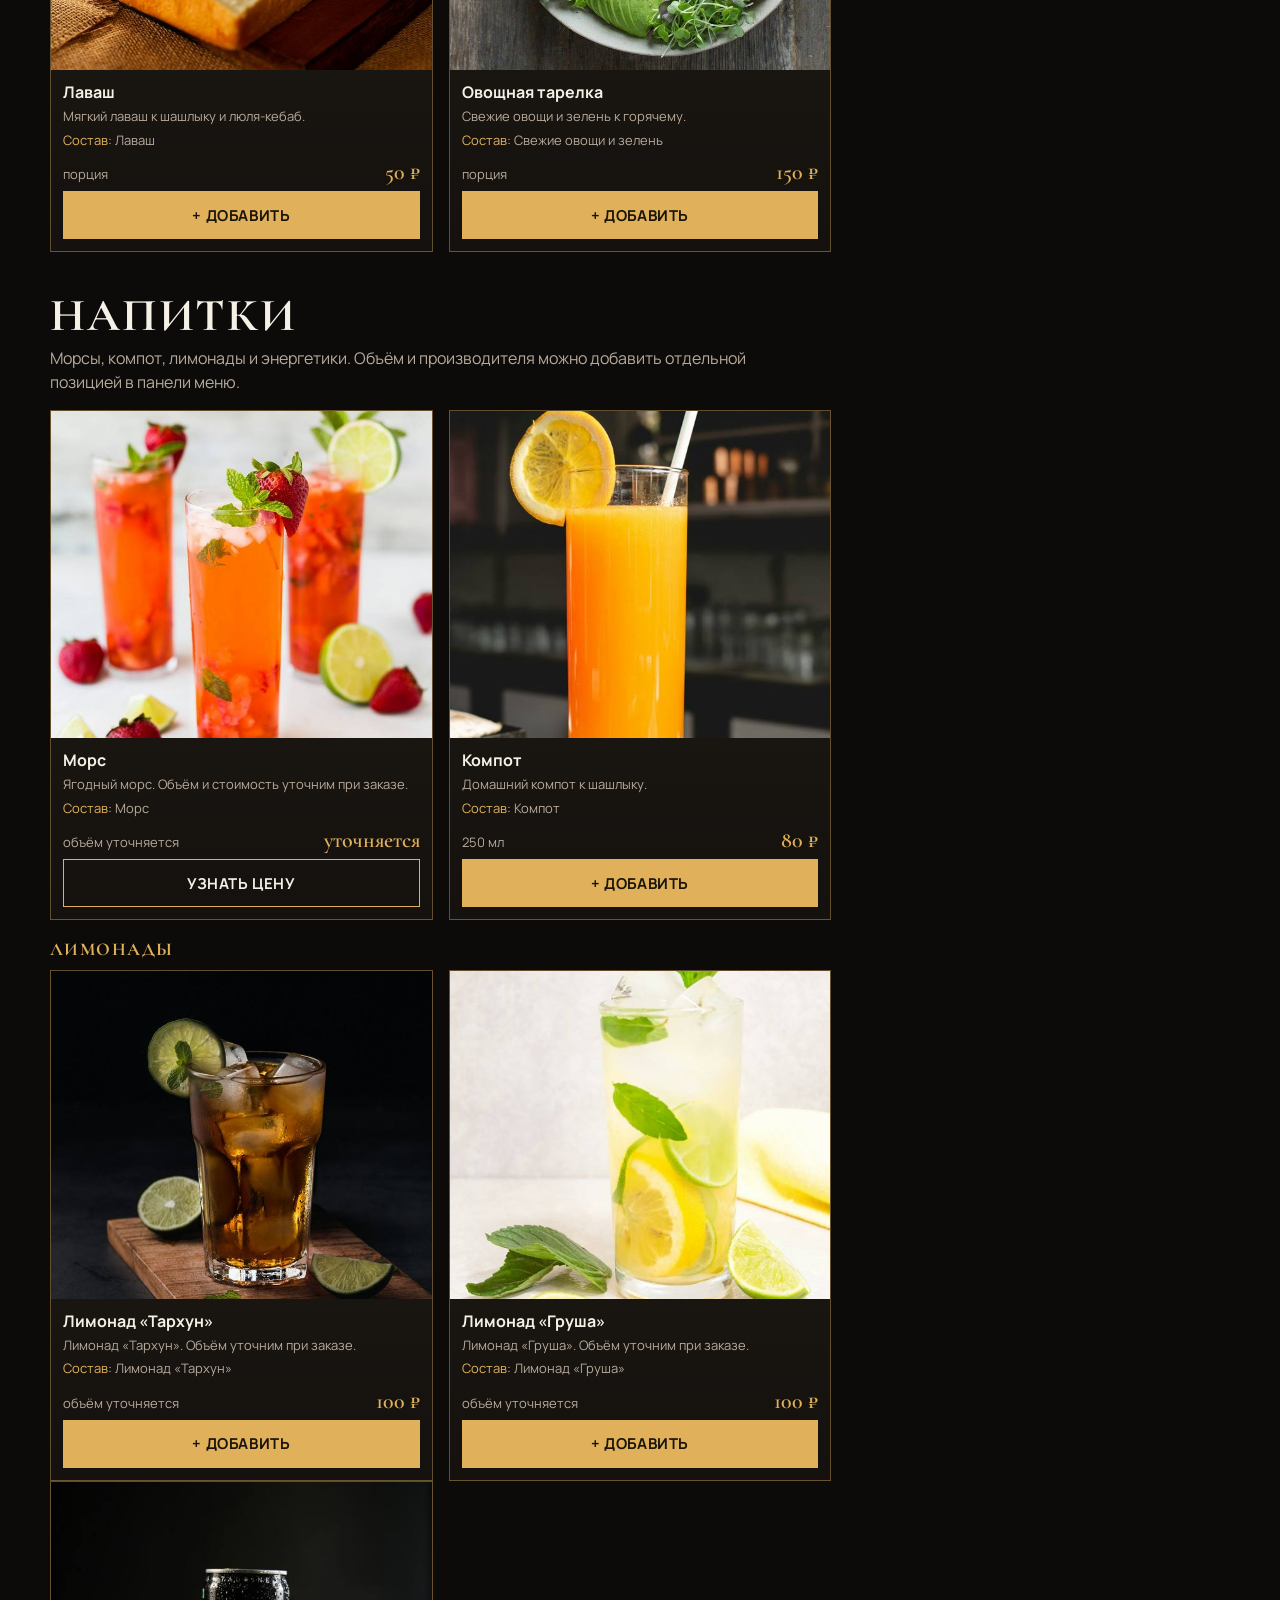
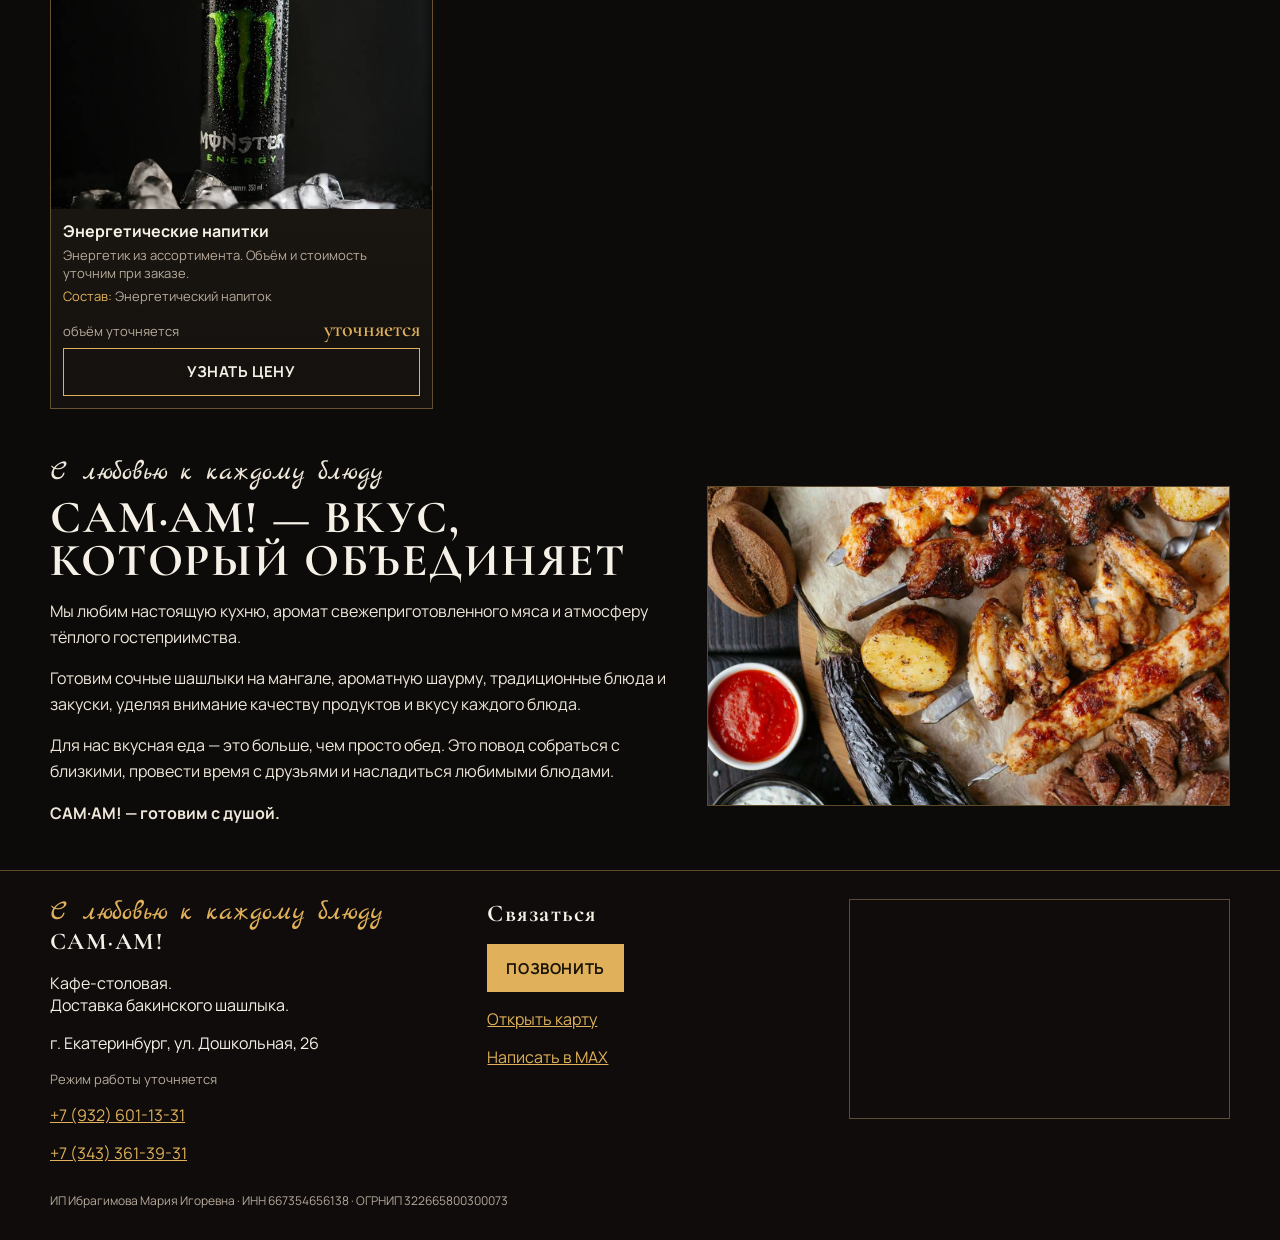
==== commit 337d9087: "Заменяет статичный фон на живые искры мангала. Co-authored-by: Cursor <cursoragent@cursor.com>" ====
--- a/index.html
+++ b/index.html
@@ -28,6 +28,7 @@
   </script>
 </head>
 <body id="top">
+  <canvas id="embers" aria-hidden="true"></canvas>
   <a class="skip" href="#catalog">К меню</a>
   <header class="header" id="header">
     <div class="wrap header-inner">
@@ -192,6 +193,7 @@
     <button class="btn line" id="phones-close" type="button">Закрыть</button>
   </div>
   <div class="toast" id="toast" hidden></div>
+  <script src="js/embers.js"></script>
   <script src="js/menu-data.js"></script>
   <script src="js/store.js"></script>
   <script src="js/app.js"></script>
--- a/css/styles.css
+++ b/css/styles.css
@@ -27,16 +27,15 @@
     radial-gradient(700px 380px at -10% 30%, rgba(224, 177, 90, 0.06), transparent 50%),
     var(--ink);
 }
-body:not(.dash-body)::before {
-  content: "";
+#embers {
   position: fixed;
   inset: 0;
-  z-index: -1;
+  width: 100%;
+  height: 100%;
+  z-index: 2;
   pointer-events: none;
-  background:
-    linear-gradient(180deg, rgba(12, 11, 9, 0.62), rgba(12, 11, 9, 0.5) 45%, rgba(12, 11, 9, 0.68)),
-    url("../images/atmosphere.jpg") center / cover no-repeat;
-}
+}
+.hero, main, .footer { position: relative; z-index: 1; }
 body.lock { overflow: hidden; }
 img { max-width: 100%; display: block; }
 button, input, textarea { font: inherit; color: inherit; }
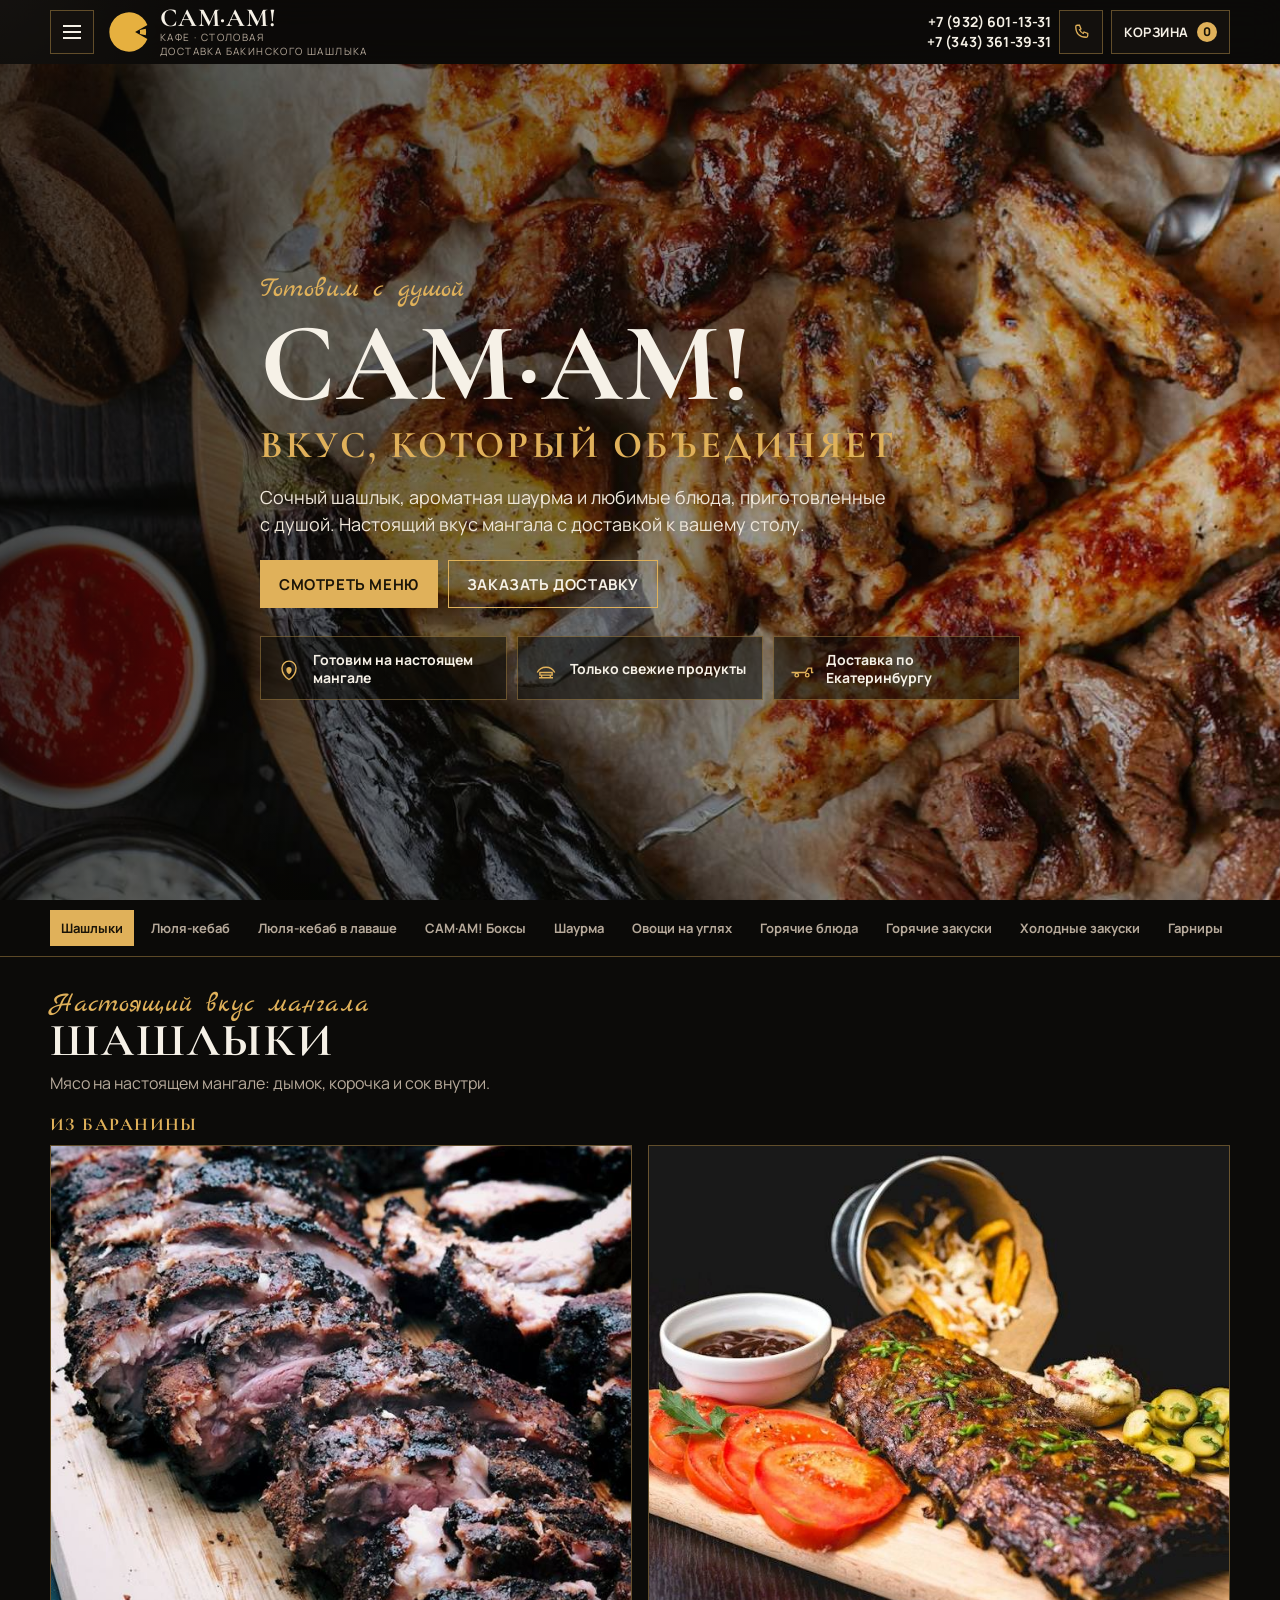
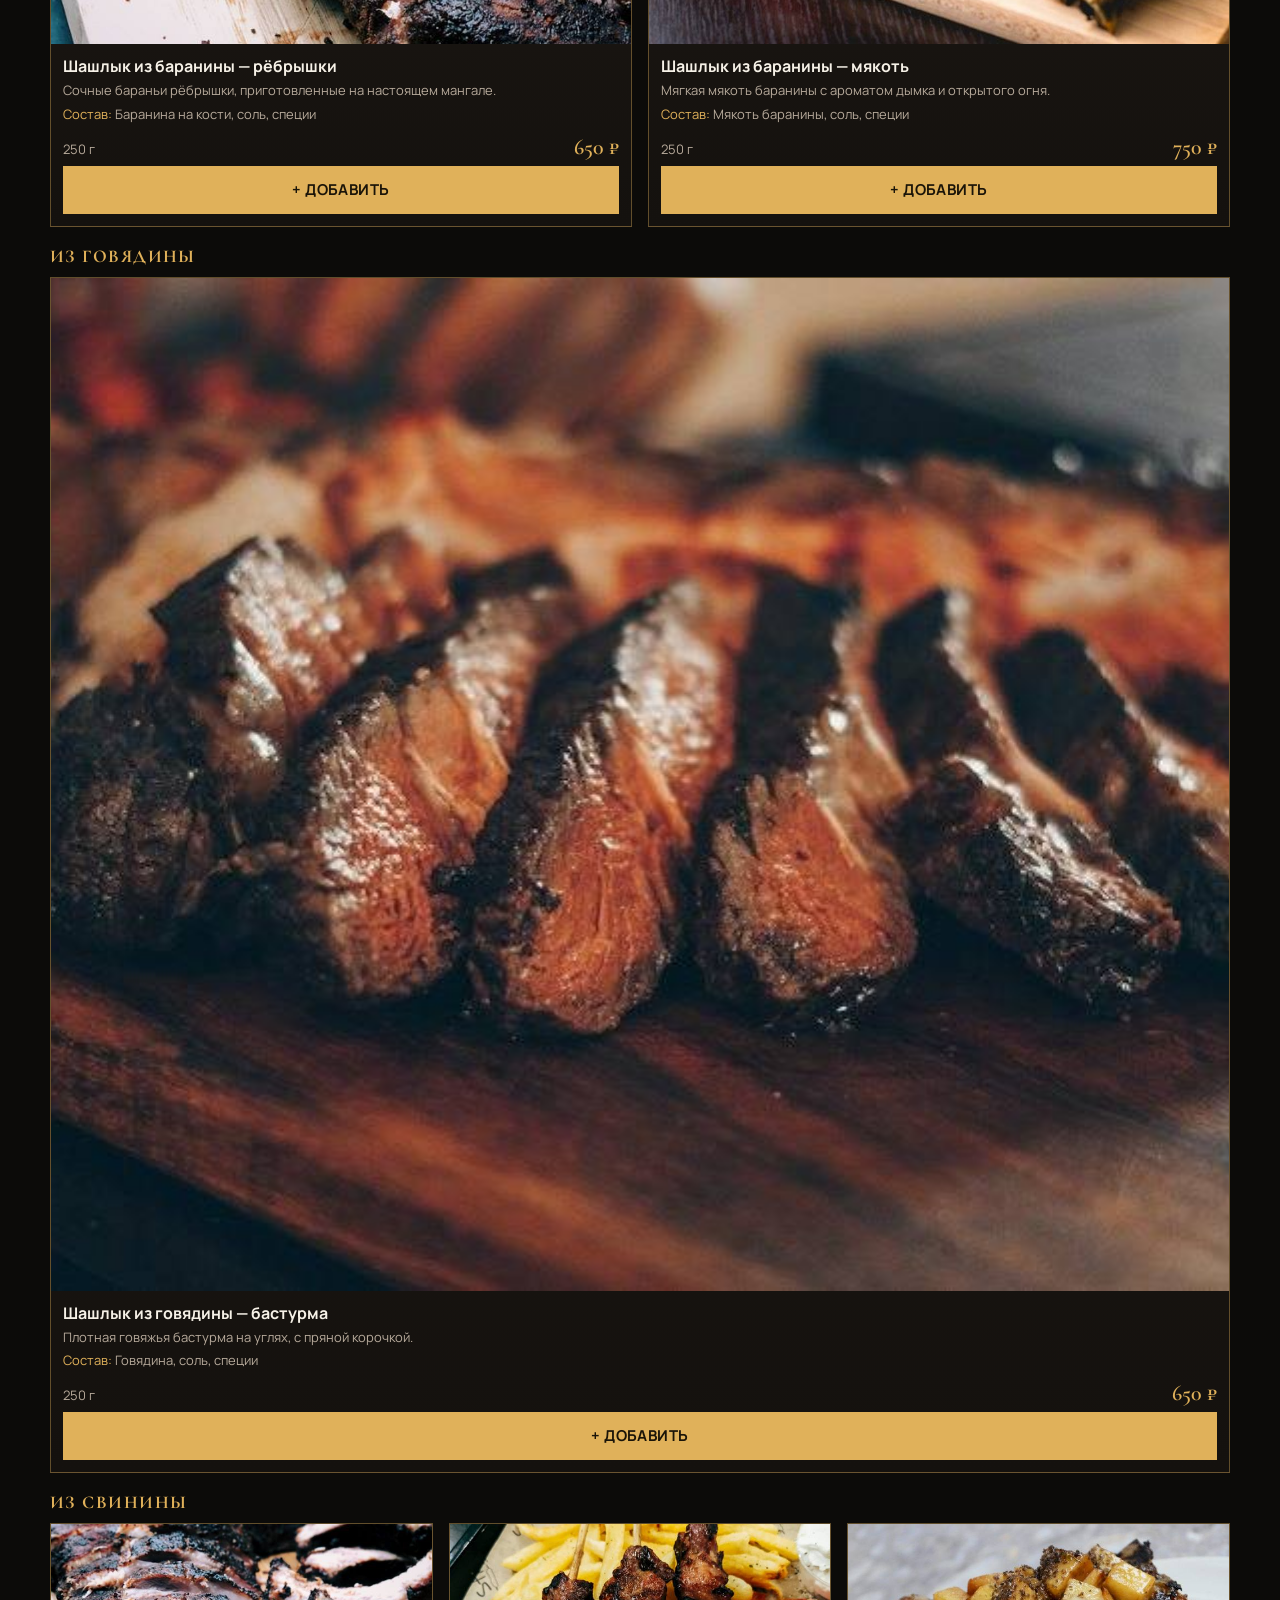
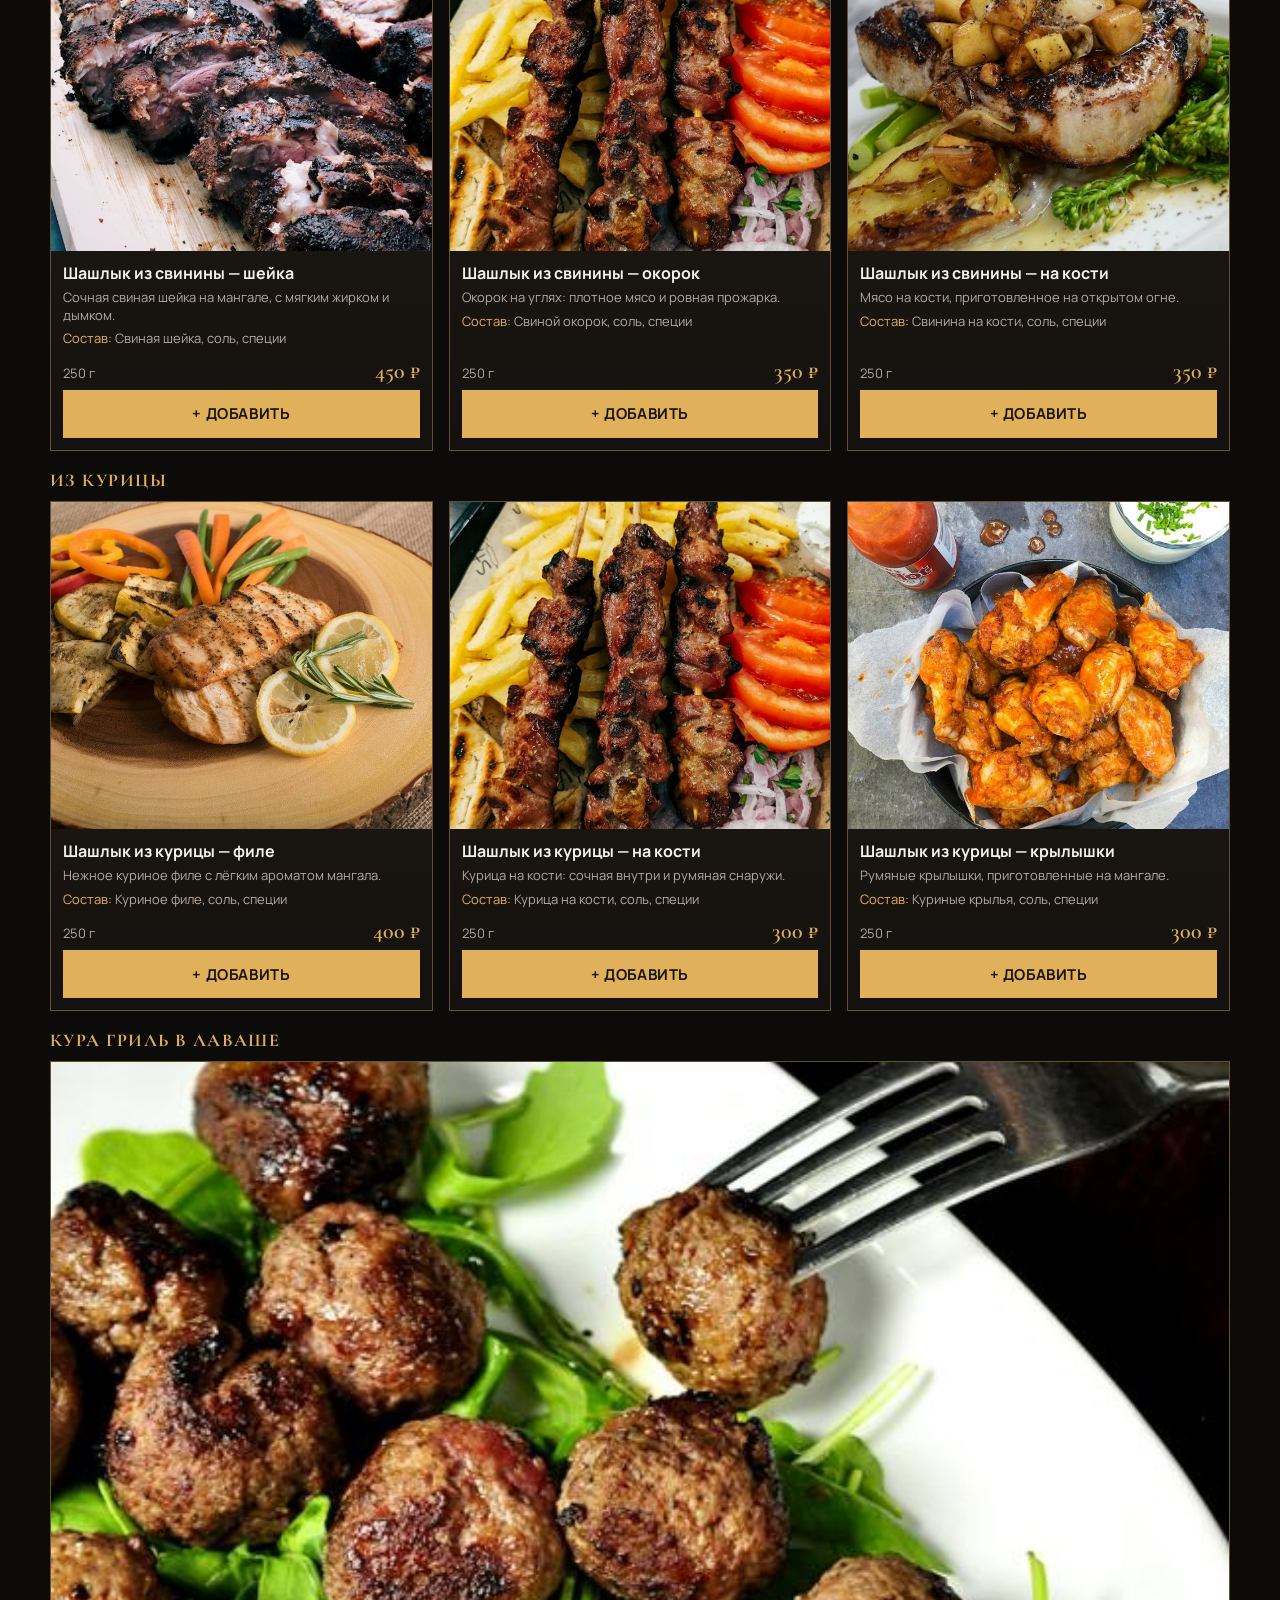
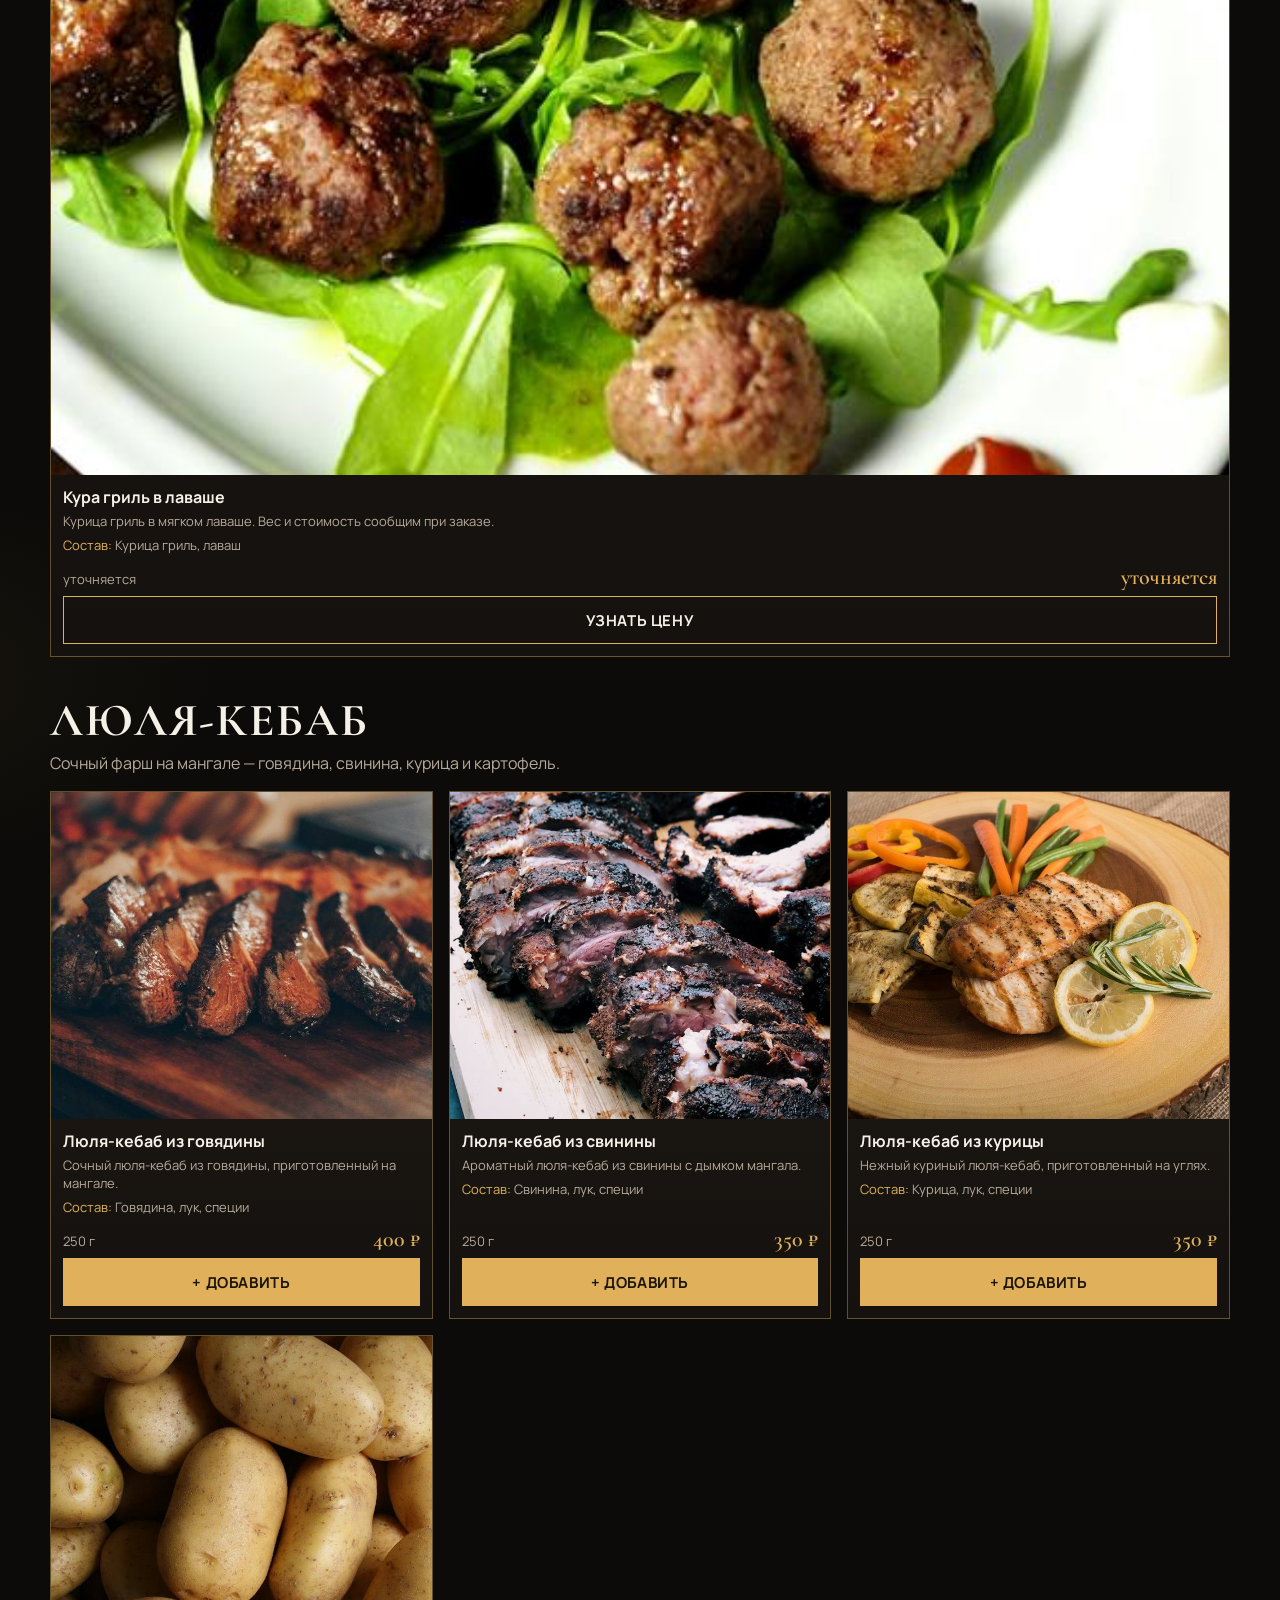
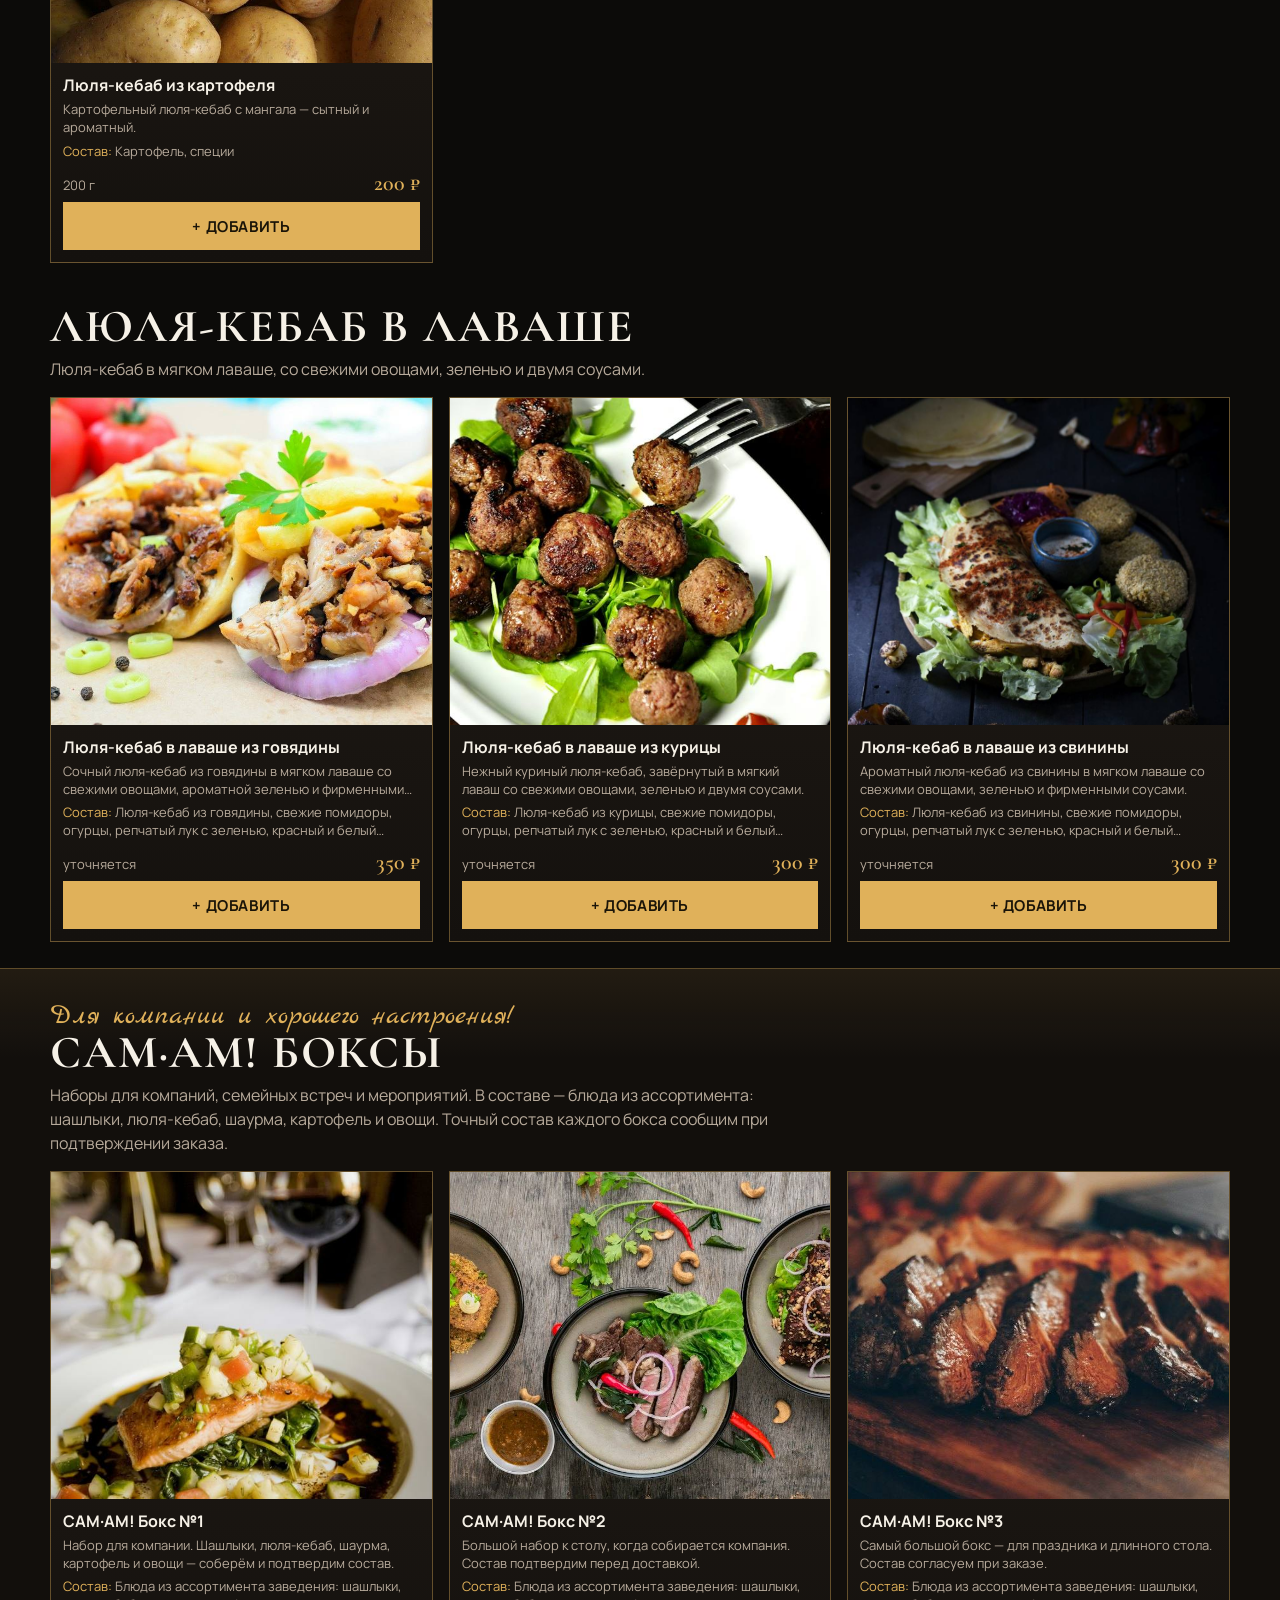
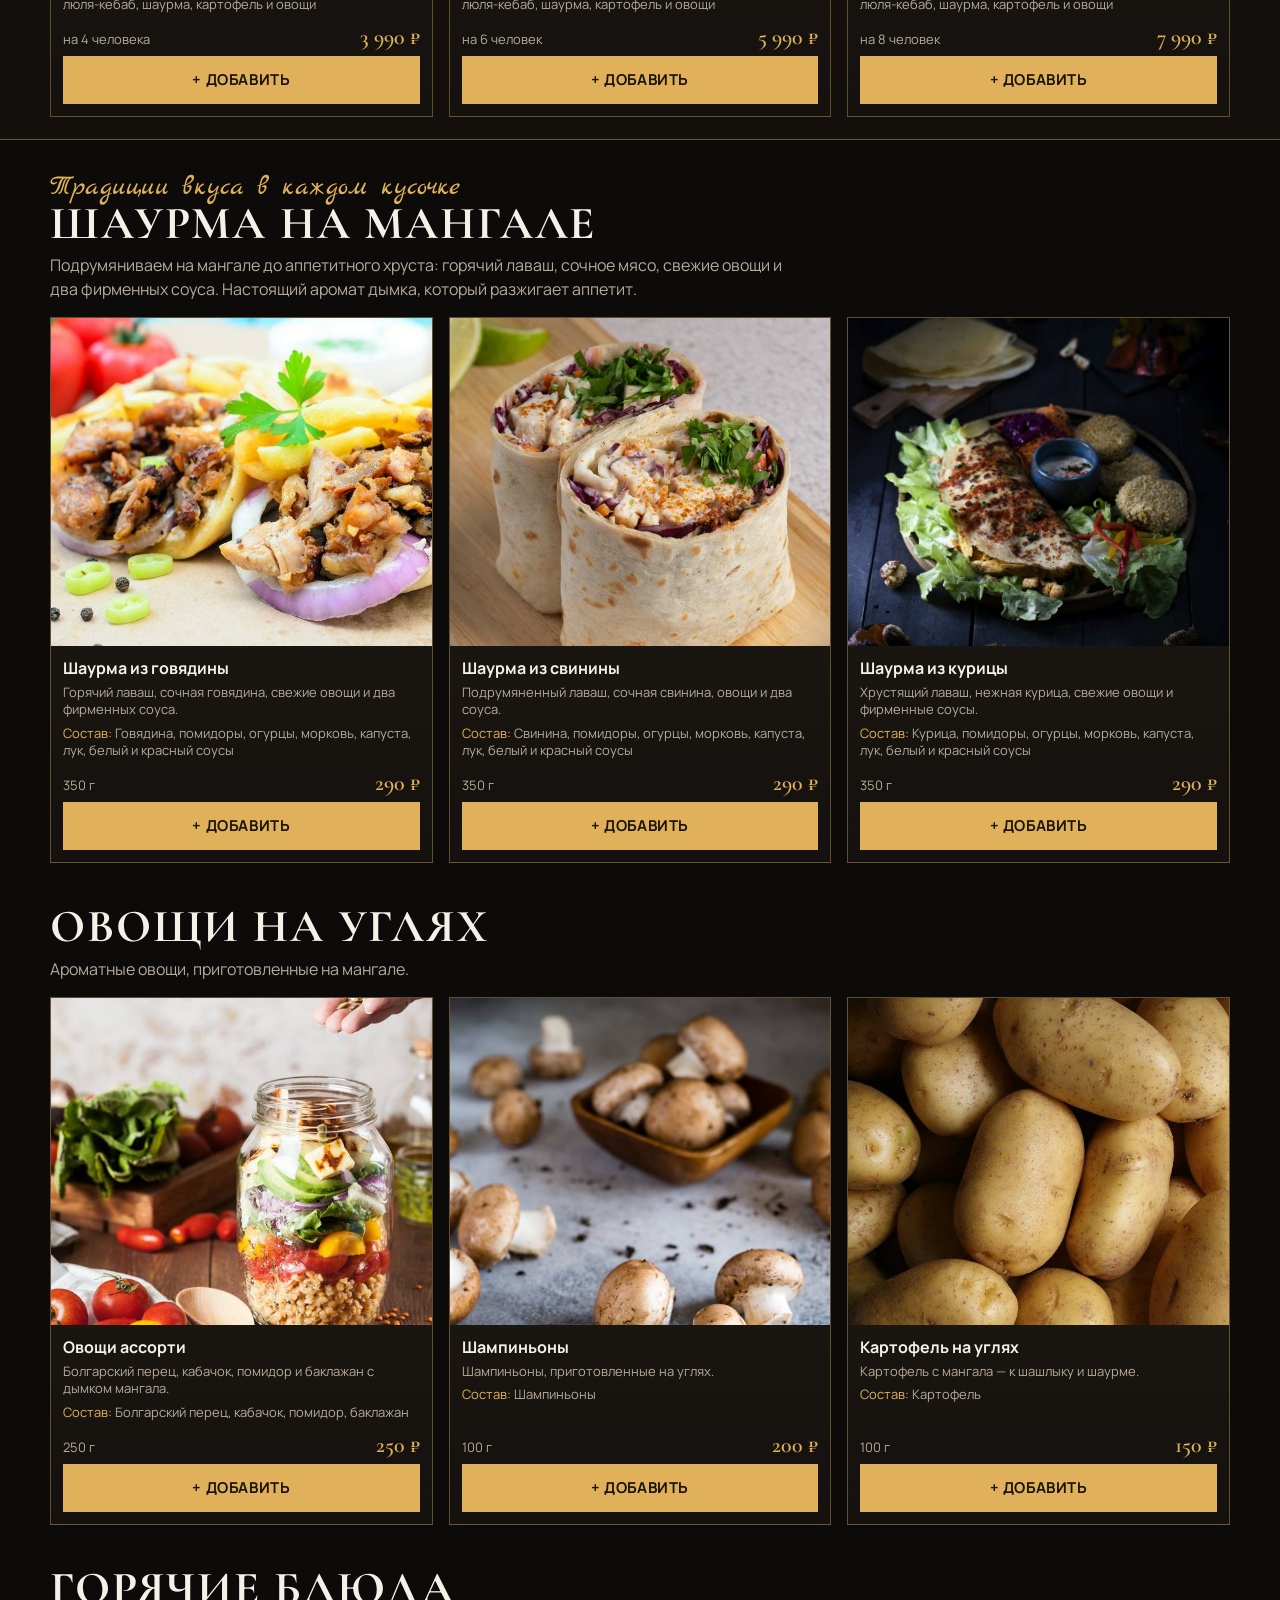
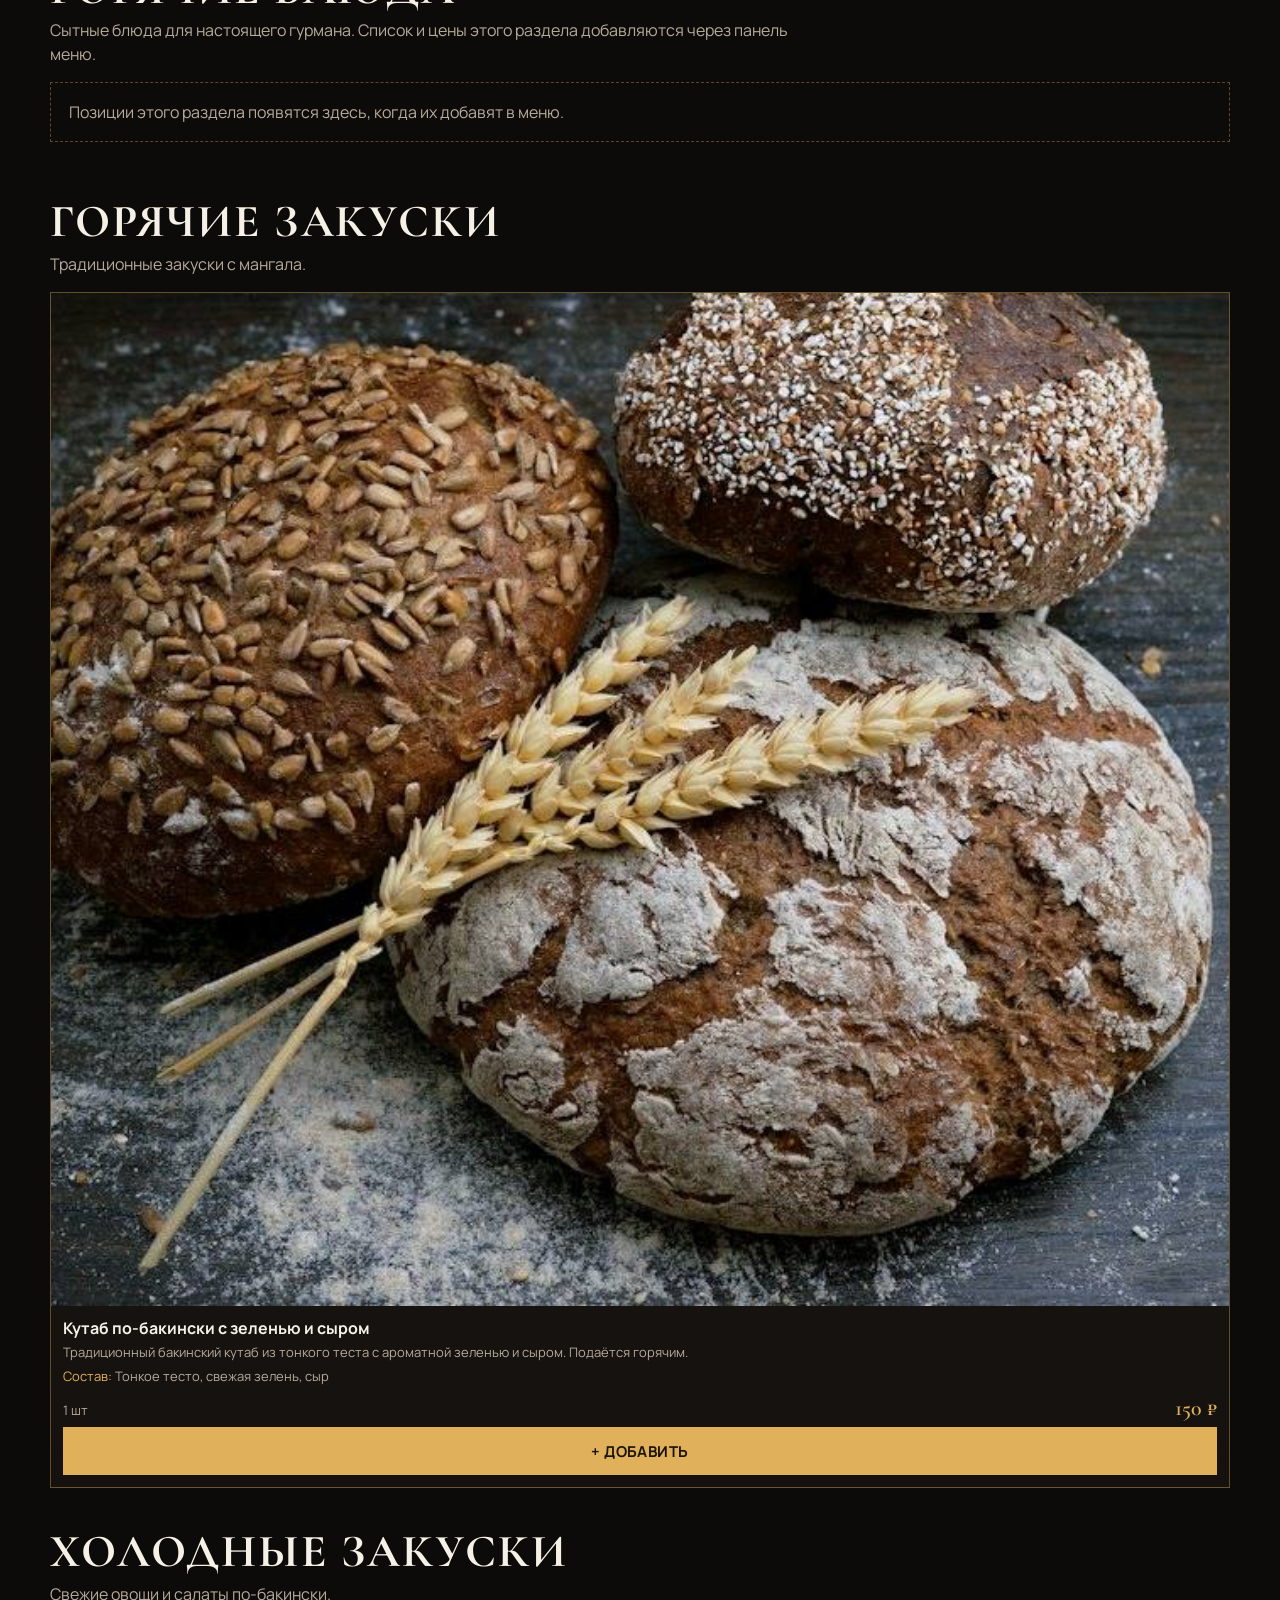
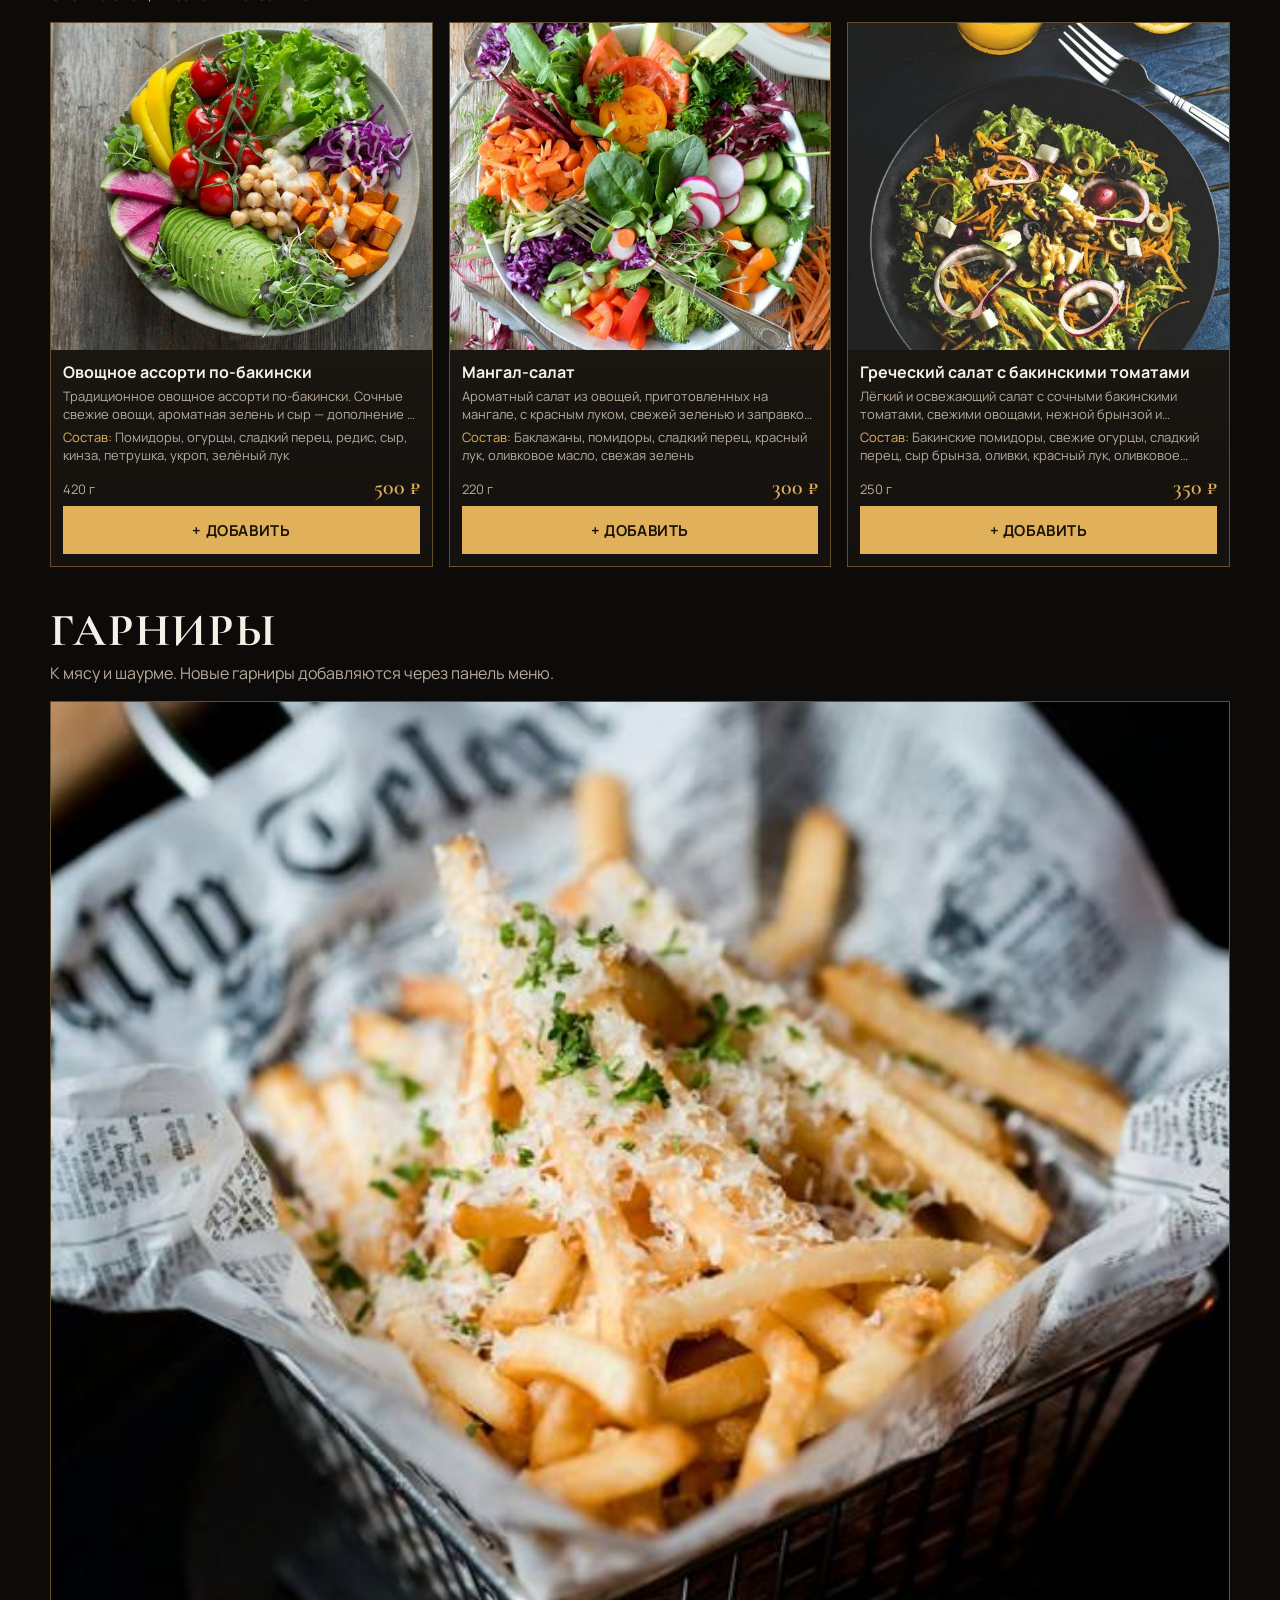
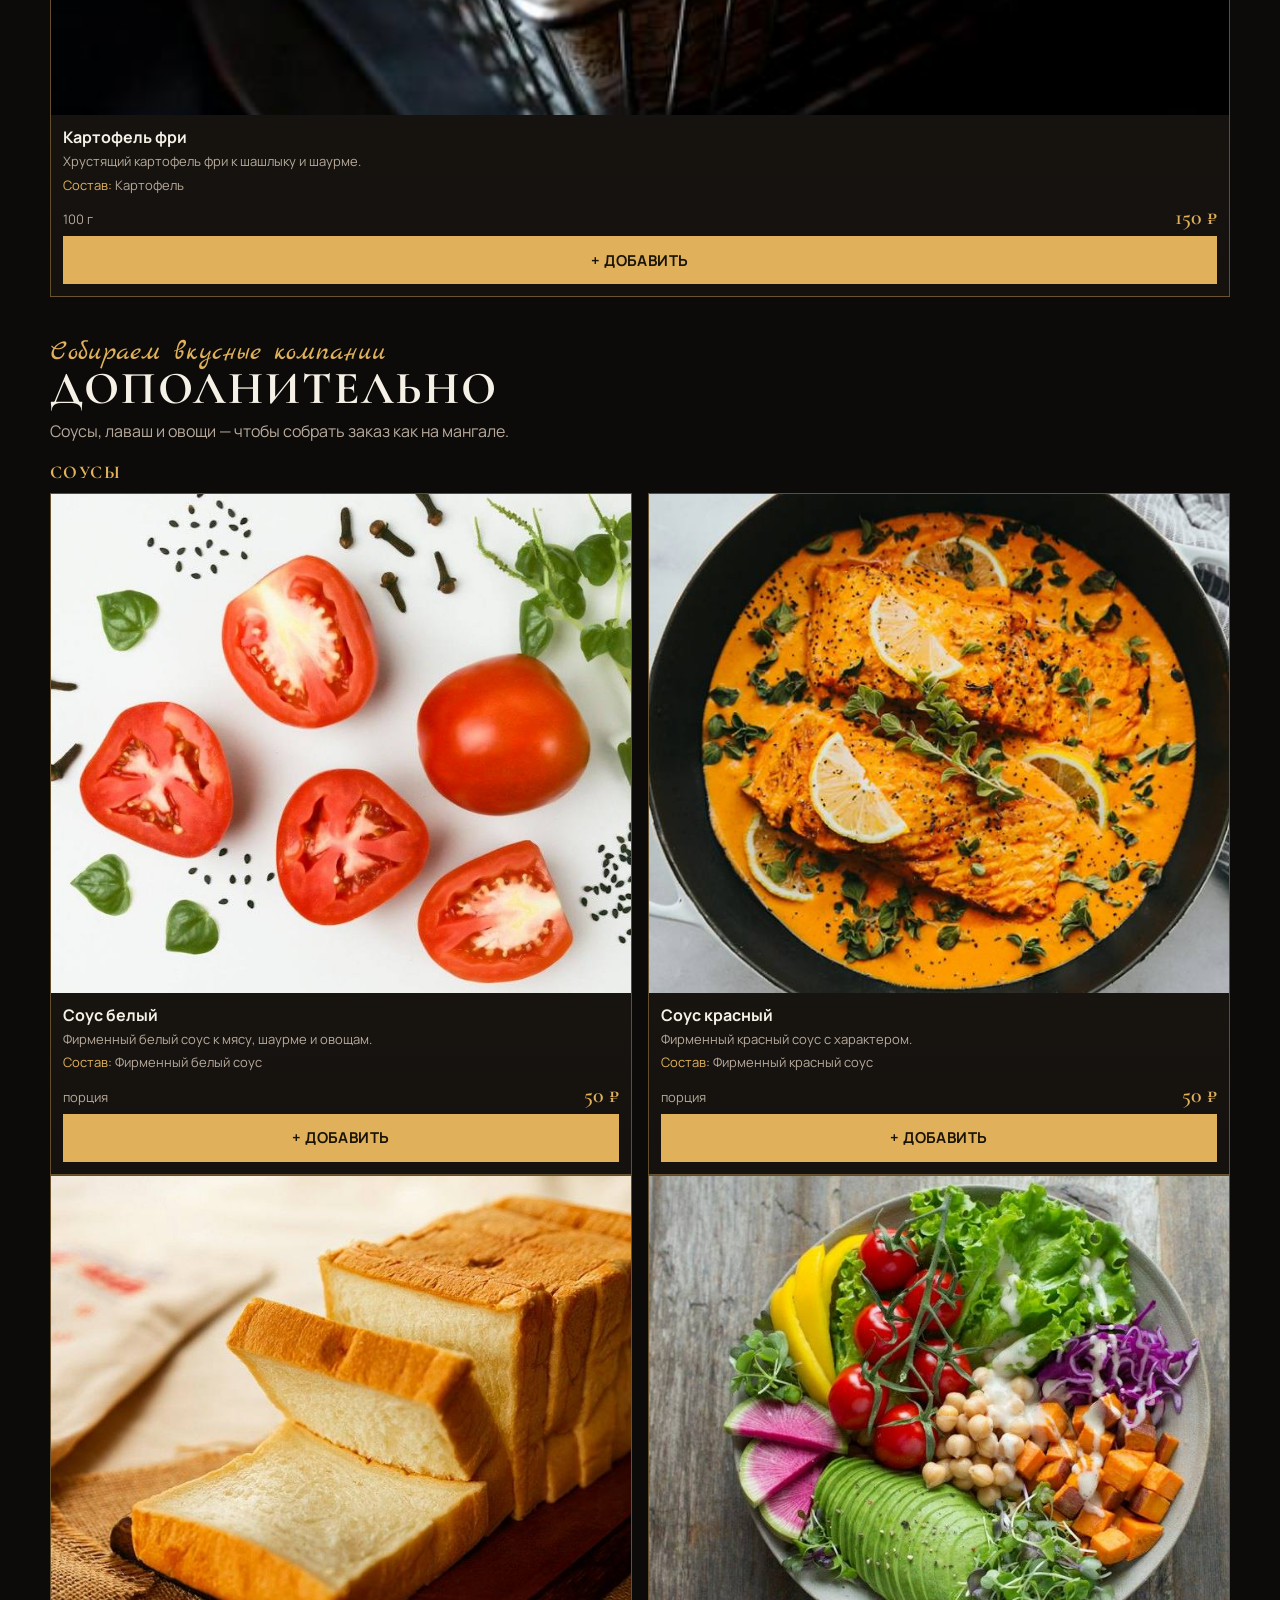
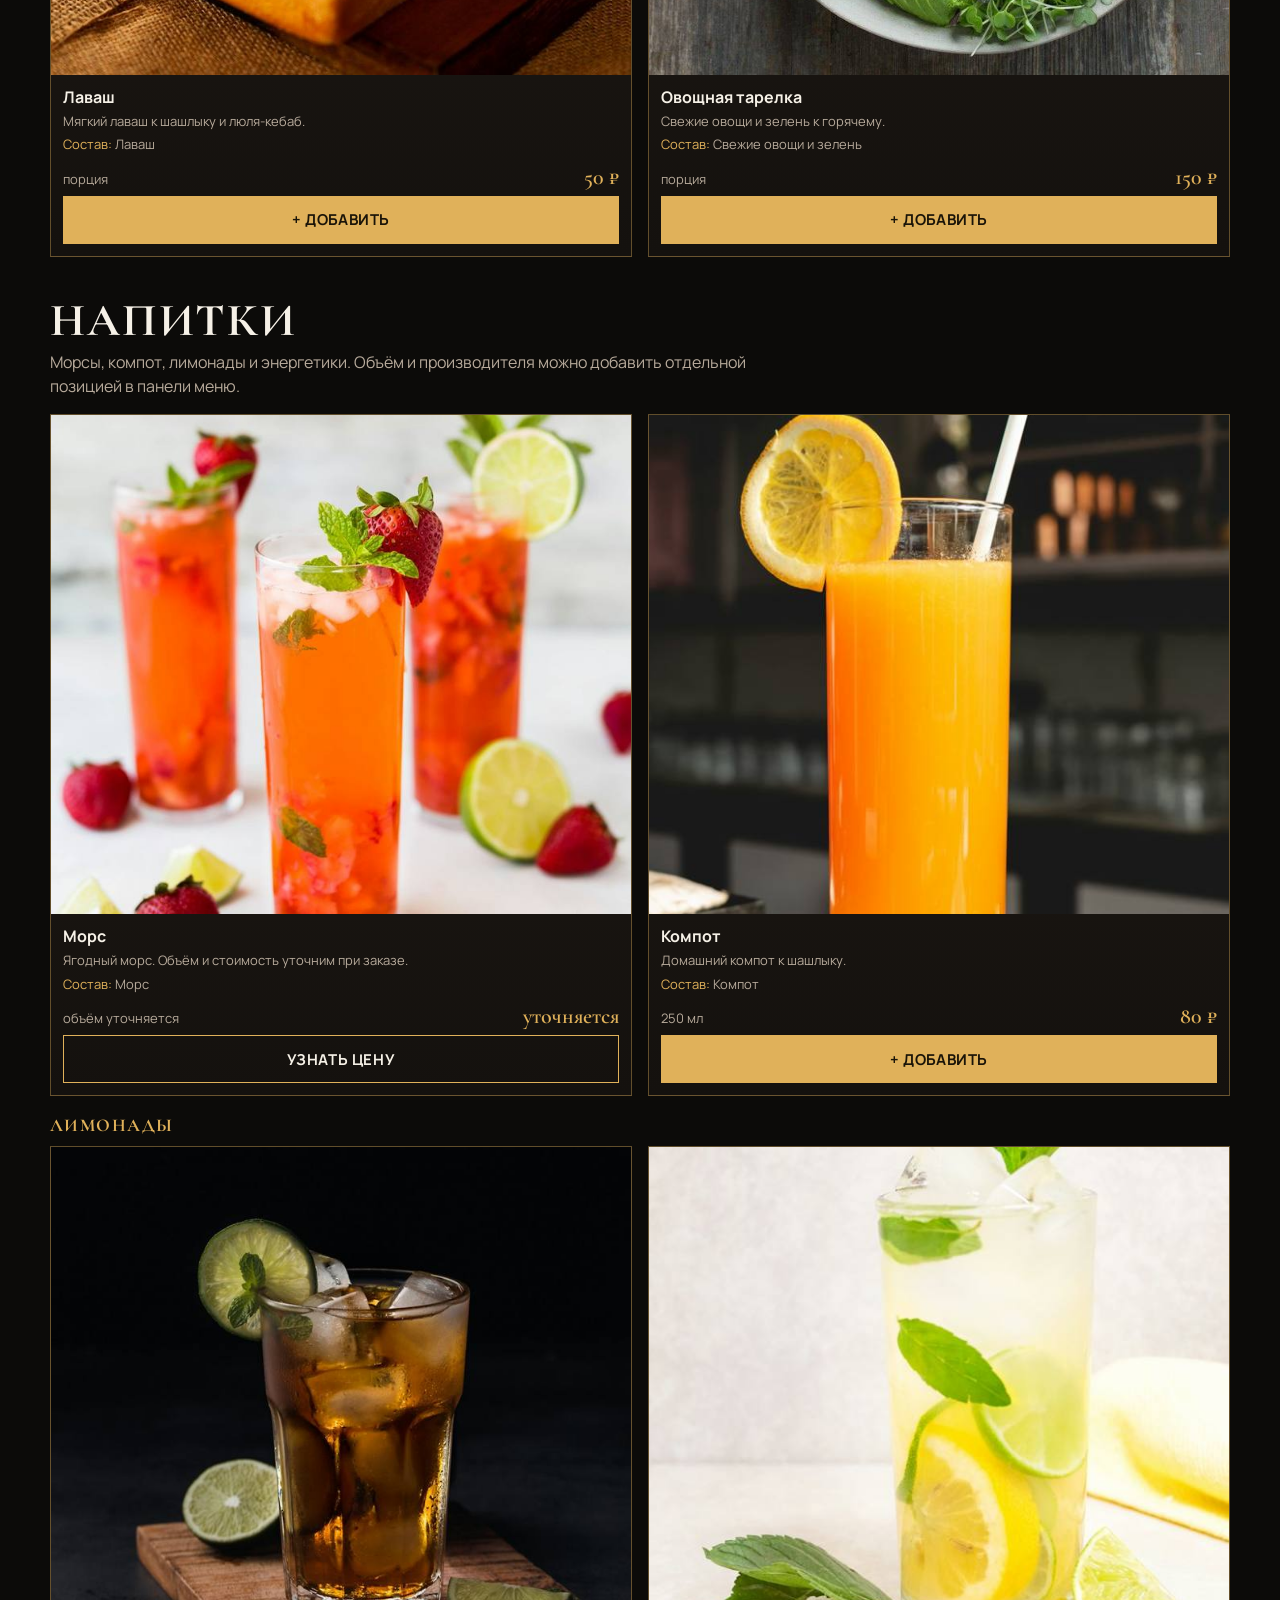
==== commit c5ccfaf7: "Убирает искры с карточек и пустую карту в подвале. Co-authored-by: Cursor <cursoragent@cursor.com>" ====
--- a/index.html
+++ b/index.html
@@ -117,7 +117,11 @@
         <p data-max><a id="footer-max" href="https://max.ru/" target="_blank" rel="noopener">Написать в MAX</a></p>
         <p id="socials"></p>
       </div>
-      <iframe class="map" id="map-frame" title="Карта: Екатеринбург, Дошкольная, 26" loading="lazy"></iframe>
+      <a class="map-card" id="map-card" href="https://yandex.ru/maps/?text=Екатеринбург,+Дошкольная+26" target="_blank" rel="noopener">
+        <span>Екатеринбург</span>
+        <strong>Дошкольная, 26</strong>
+        <em>Открыть карту</em>
+      </a>
     </div>
     <div class="wrap"><p class="legal" id="legal"></p></div>
   </footer>
--- a/css/styles.css
+++ b/css/styles.css
@@ -32,7 +32,7 @@
   inset: 0;
   width: 100%;
   height: 100%;
-  z-index: 2;
+  z-index: 0;
   pointer-events: none;
 }
 .hero, main, .footer { position: relative; z-index: 1; }
@@ -427,7 +427,21 @@
 .footer-grid { display: grid; gap: 18px; }
 .footer h2 { font-family: "Cormorant Garamond", "Times New Roman", serif; letter-spacing: 0.06em; margin: 0 0 8px; }
 .footer a { color: var(--gold); }
-.map { width: 100%; height: 220px; border: 1px solid var(--gold-soft); filter: grayscale(0.35) contrast(1.05); }
+.map-card {
+  min-height: 220px;
+  display: flex;
+  flex-direction: column;
+  justify-content: flex-end;
+  gap: 6px;
+  padding: 18px;
+  text-decoration: none;
+  border: 1px solid var(--gold-soft);
+  background:
+    radial-gradient(140px 90px at 78% 18%, rgba(196, 72, 18, 0.55), transparent 70%),
+    linear-gradient(160deg, rgba(42, 28, 16, 0.4), rgba(12, 11, 9, 0.2));
+}
+.map-card strong { font-family: "Cormorant Garamond", serif; font-size: 32px; font-weight: 600; line-height: 1; }
+.map-card em { color: var(--gold); font-style: normal; font-weight: 800; letter-spacing: 0.04em; }
 .legal { color: var(--smoke); font-size: 12px; line-height: 1.5; }
 .admin-link { color: var(--smoke); font-size: 13px; }
 
@@ -460,8 +474,8 @@
   .cart-panel { width: 100%; }
 }
 @media (min-width: 801px) {
-  .grid { grid-template-columns: repeat(3, minmax(0, 1fr)); gap: 16px; }
-  .grid.boxes { grid-template-columns: repeat(3, 1fr); }
+  .grid { grid-template-columns: repeat(auto-fit, minmax(300px, 1fr)); gap: 16px; }
+  .grid.boxes { grid-template-columns: repeat(3, minmax(0, 1fr)); }
   .about { grid-template-columns: 1.1fr 0.9fr; }
   .footer-grid { grid-template-columns: 1.1fr 0.9fr 1fr; }
   .product { grid-template-columns: 0.9fr 1.1fr; align-items: start; }
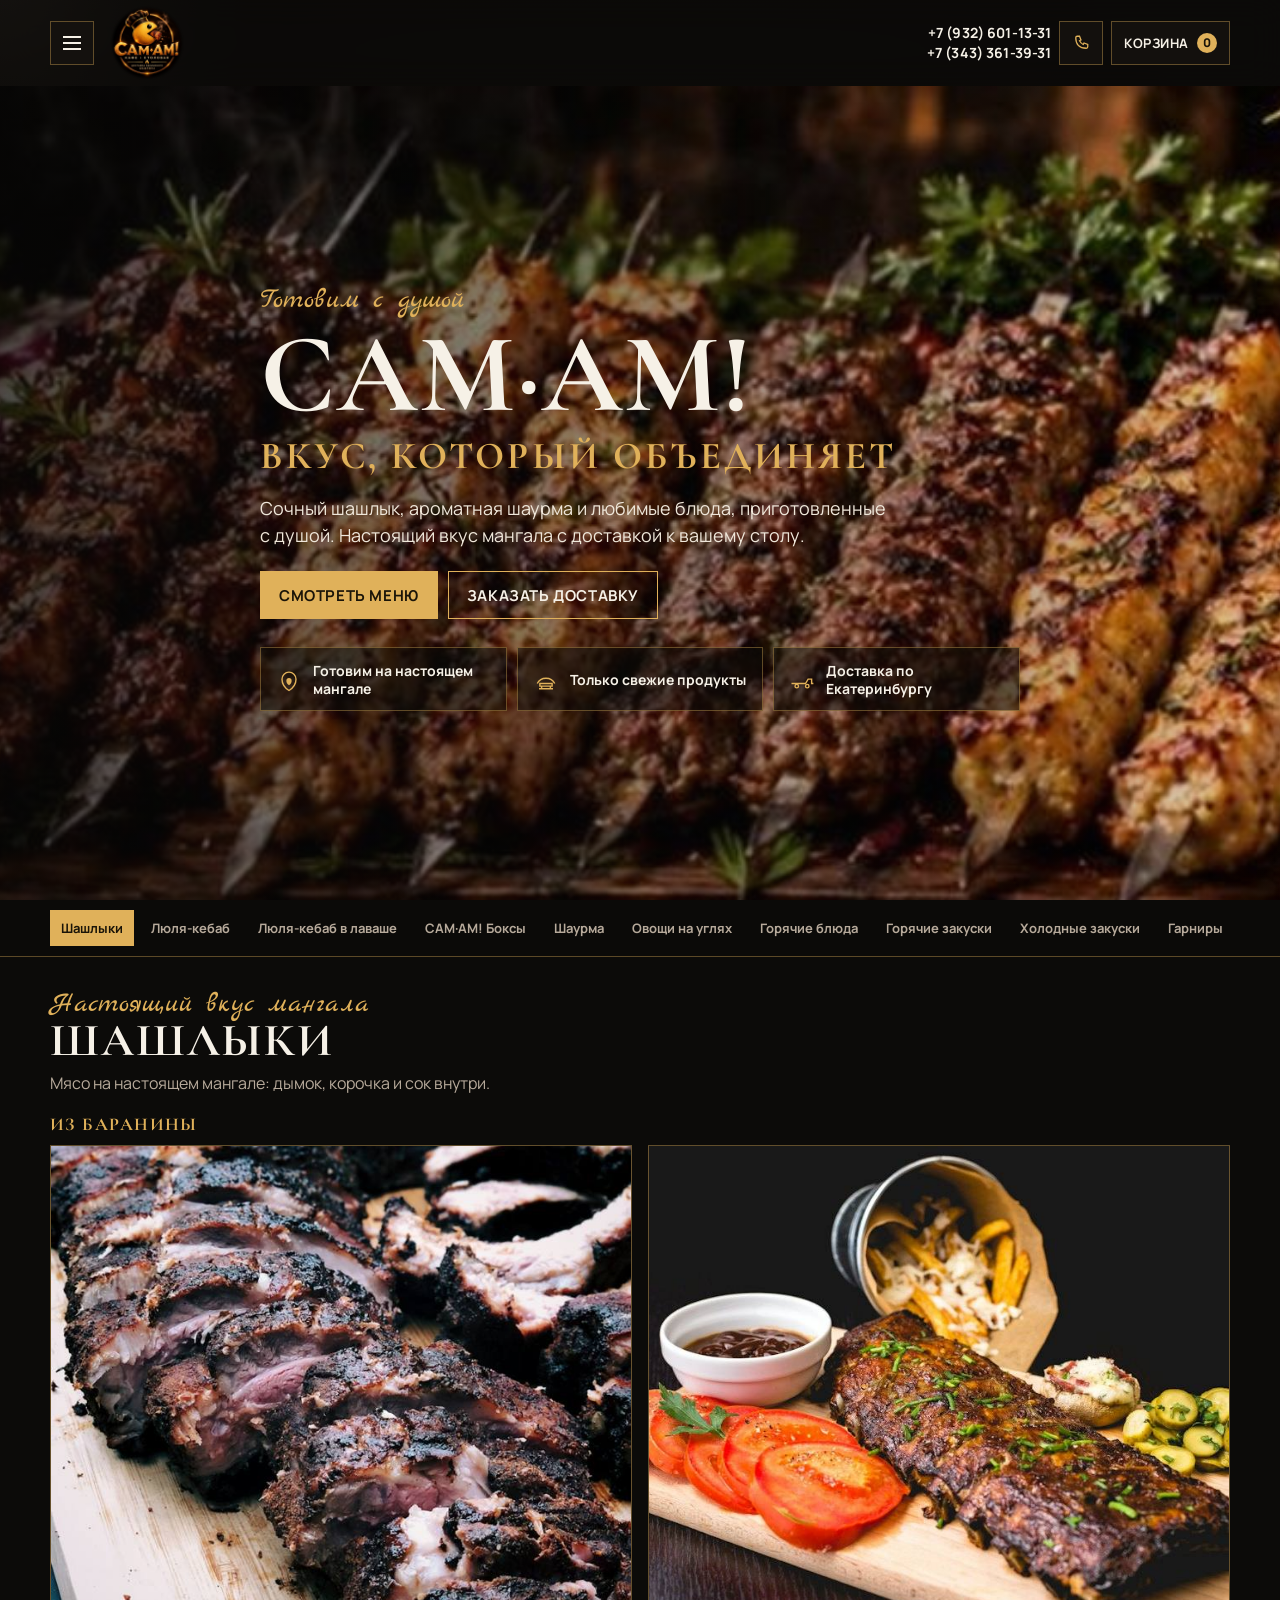
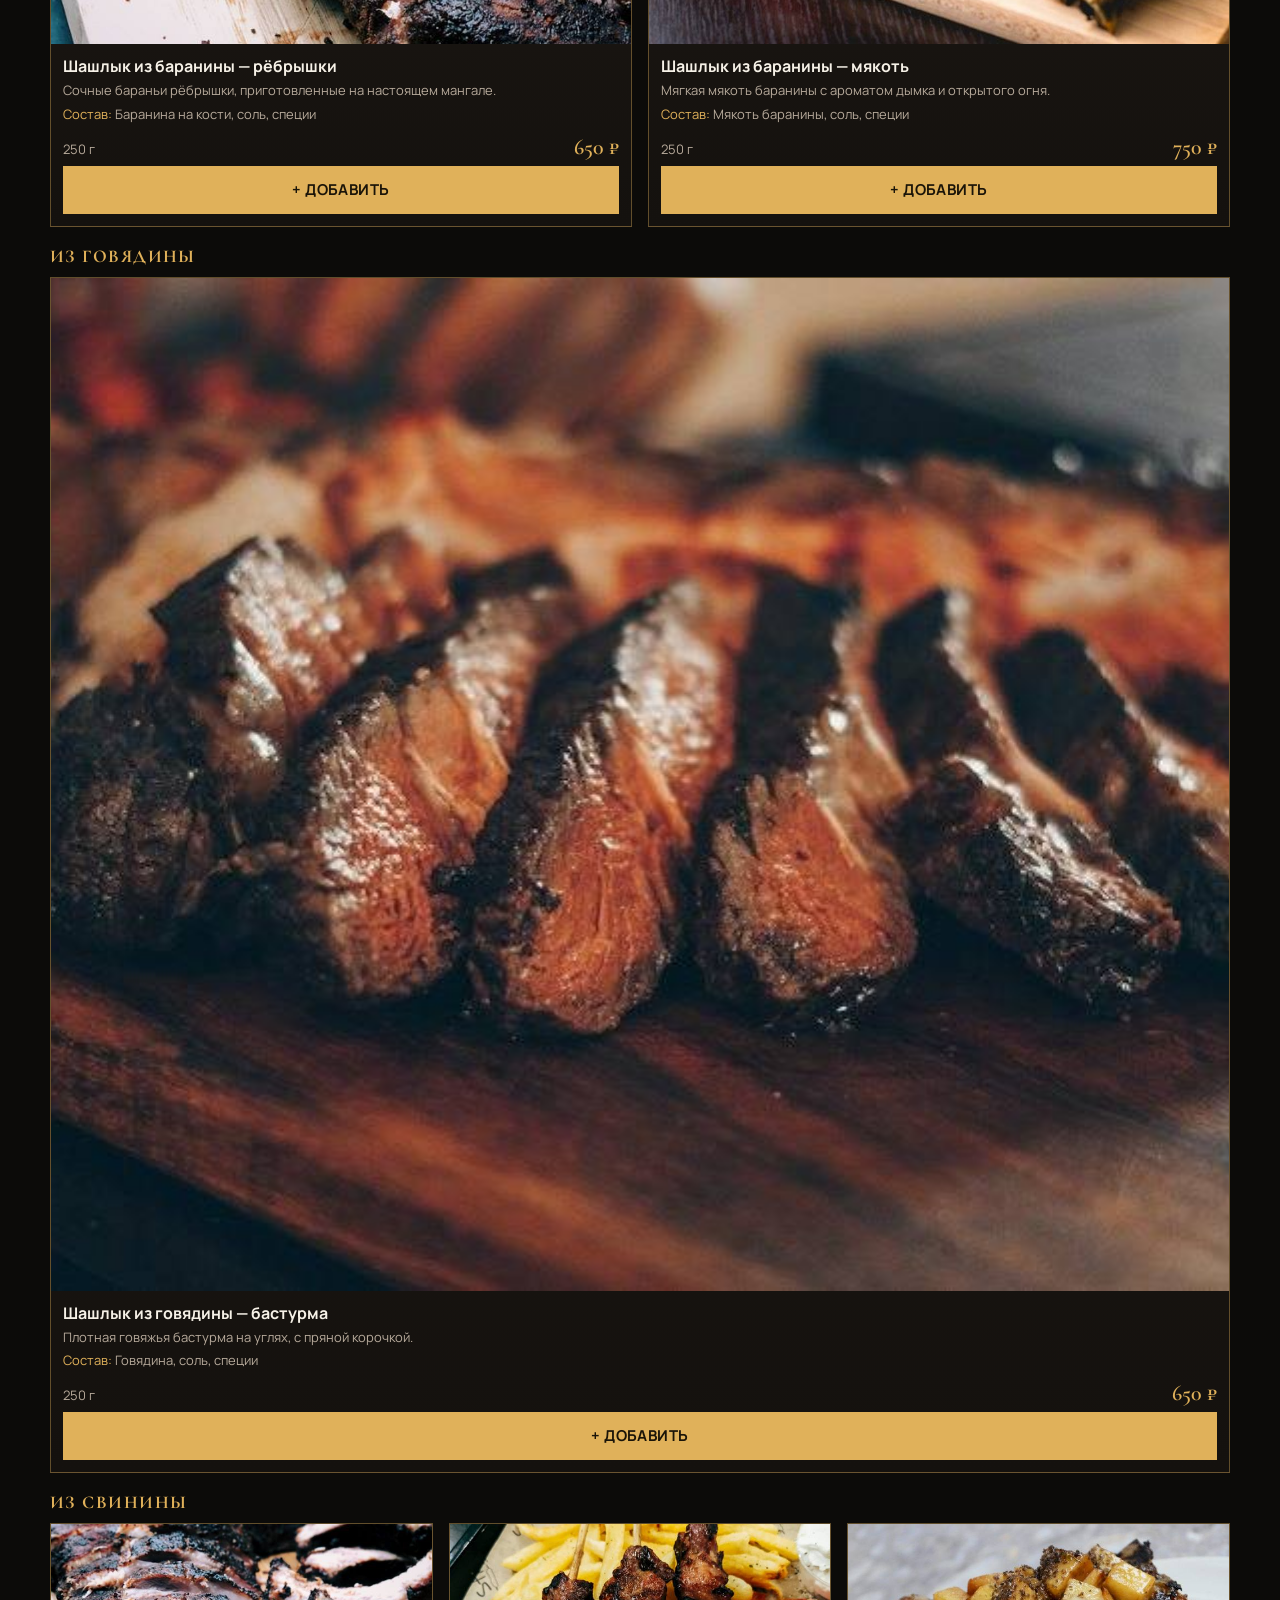
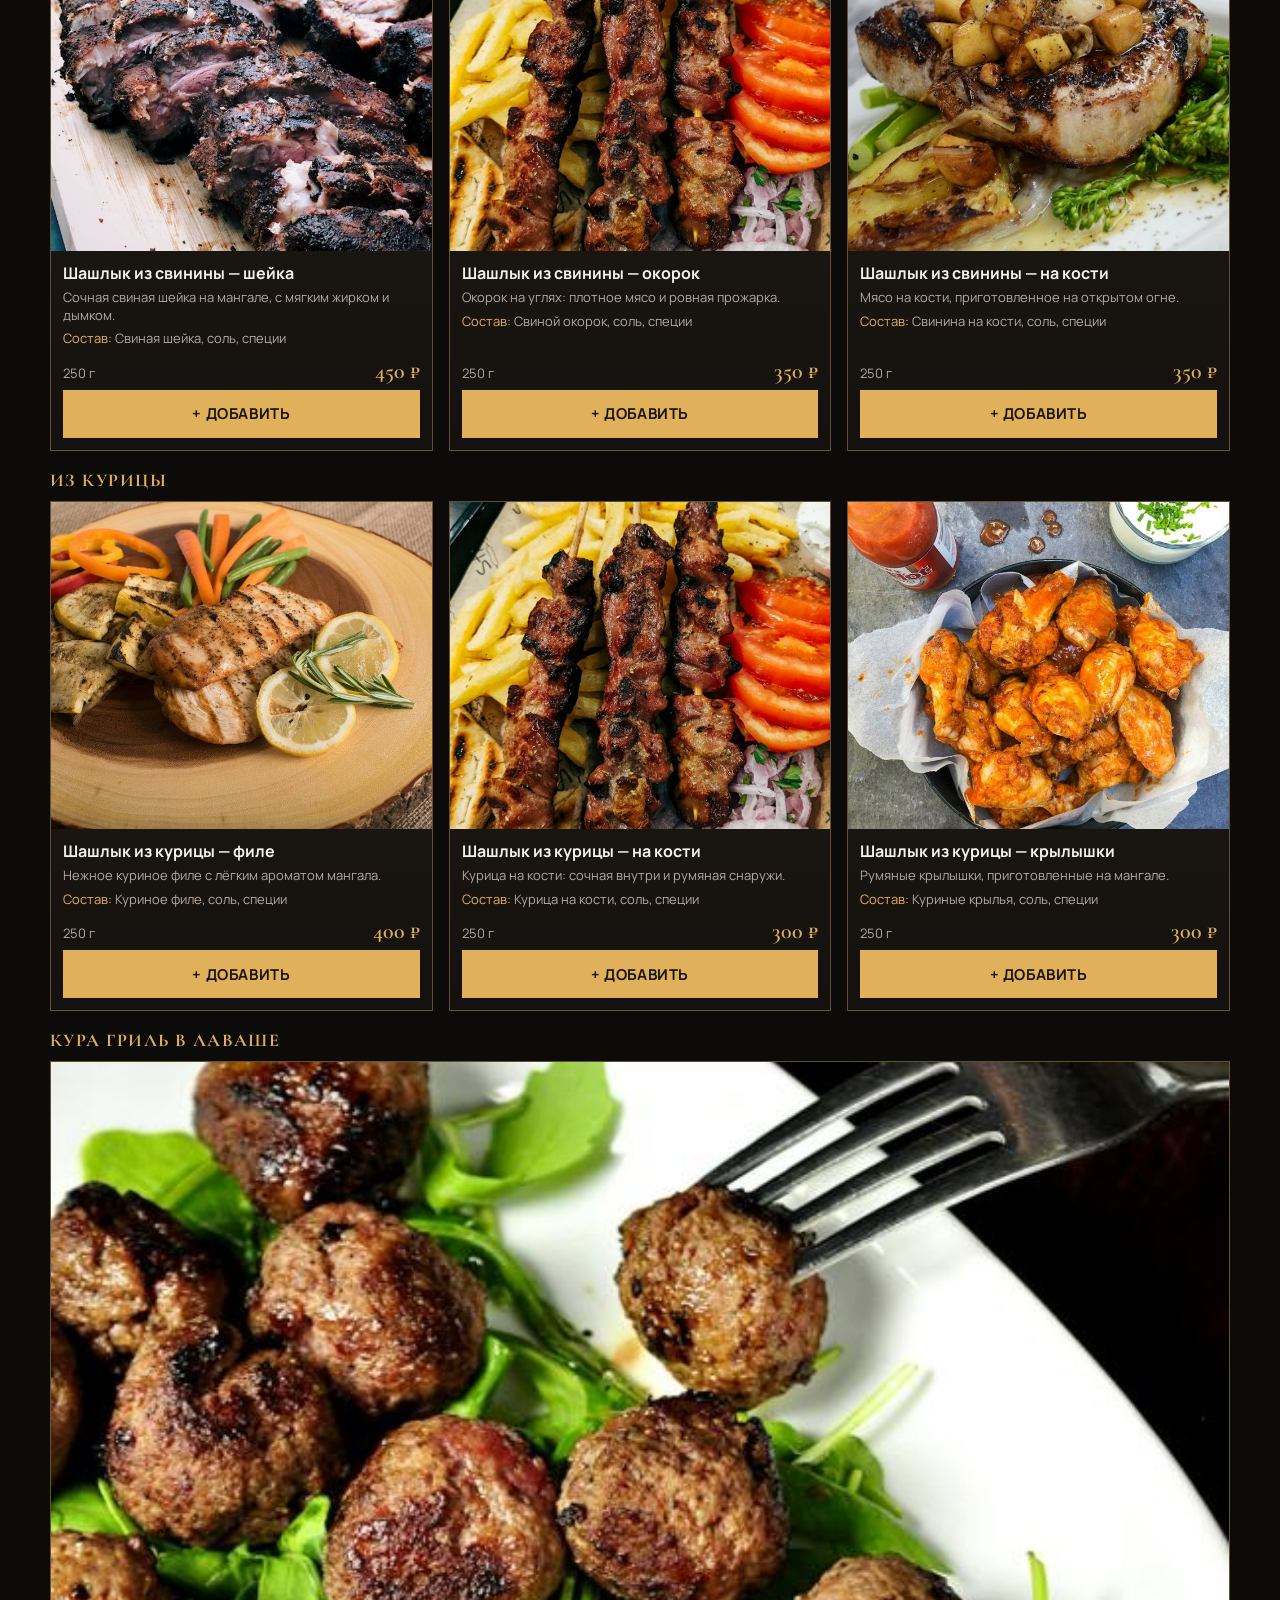
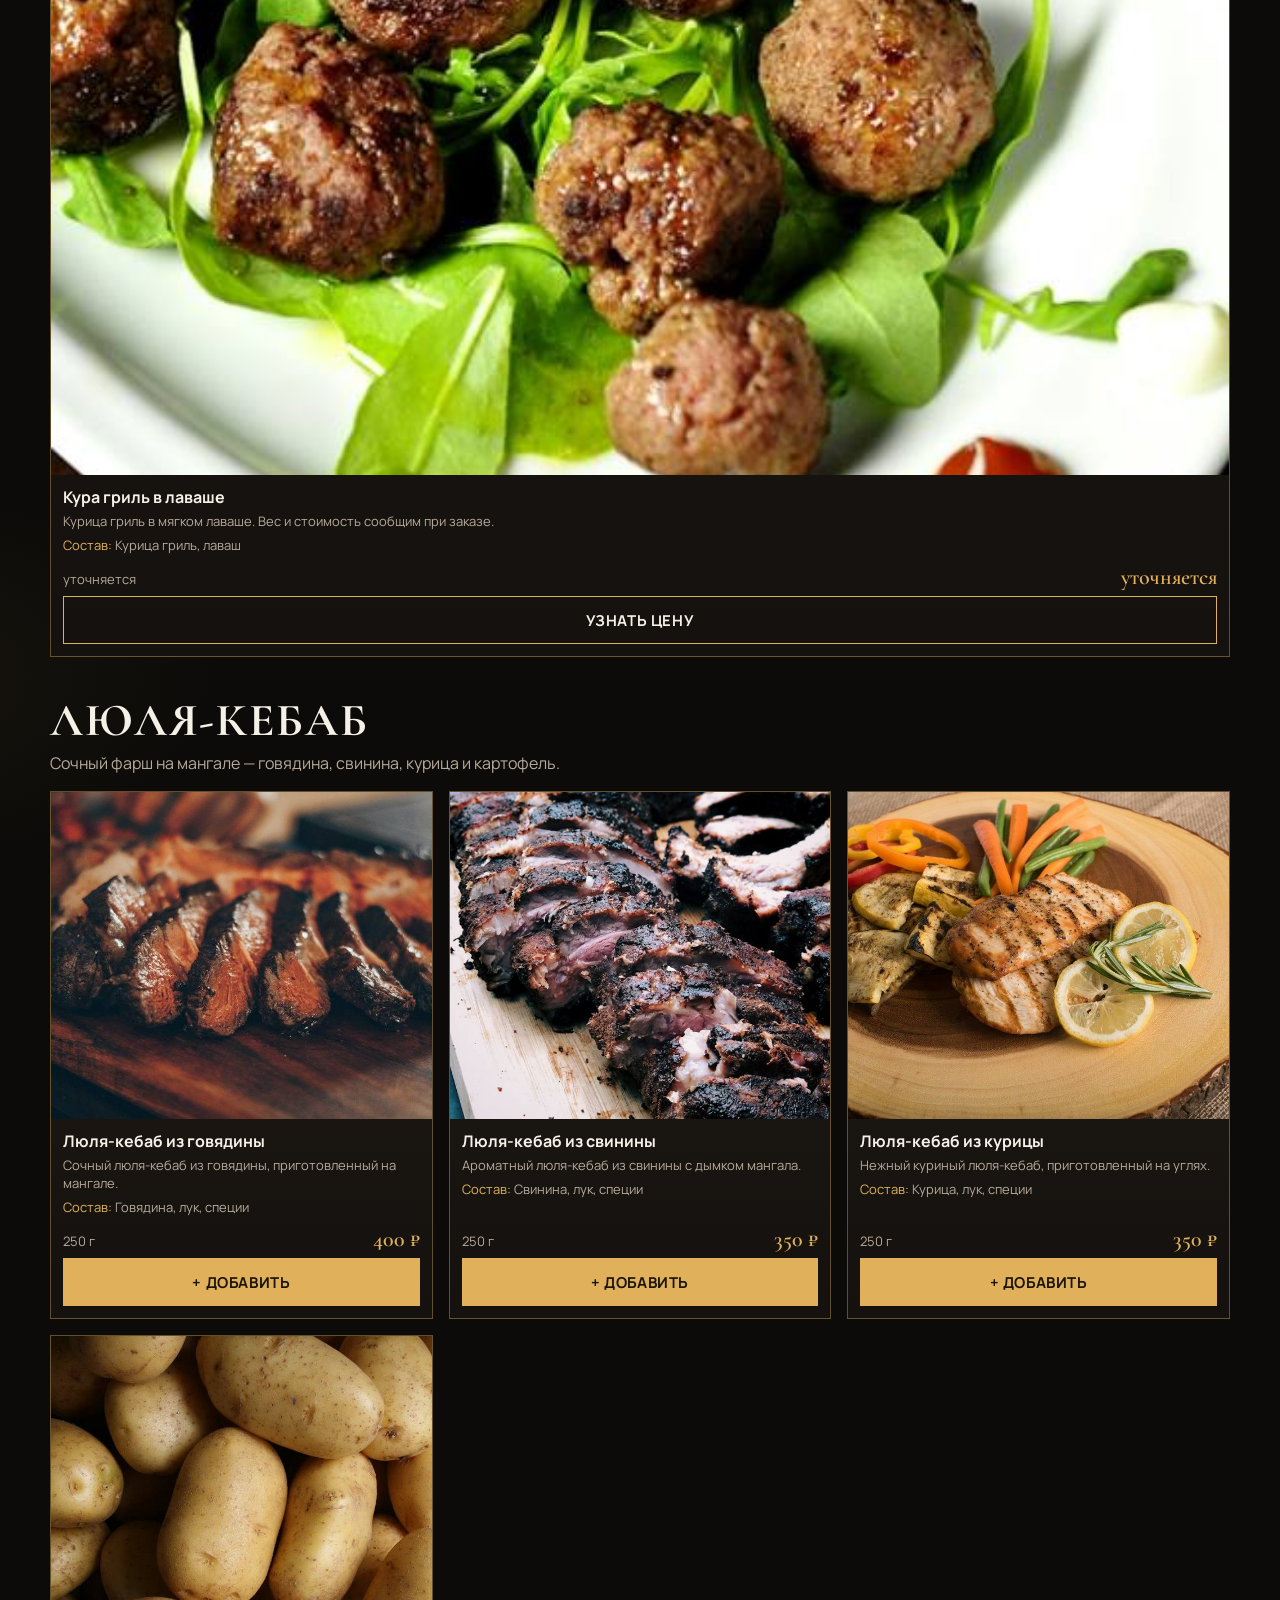
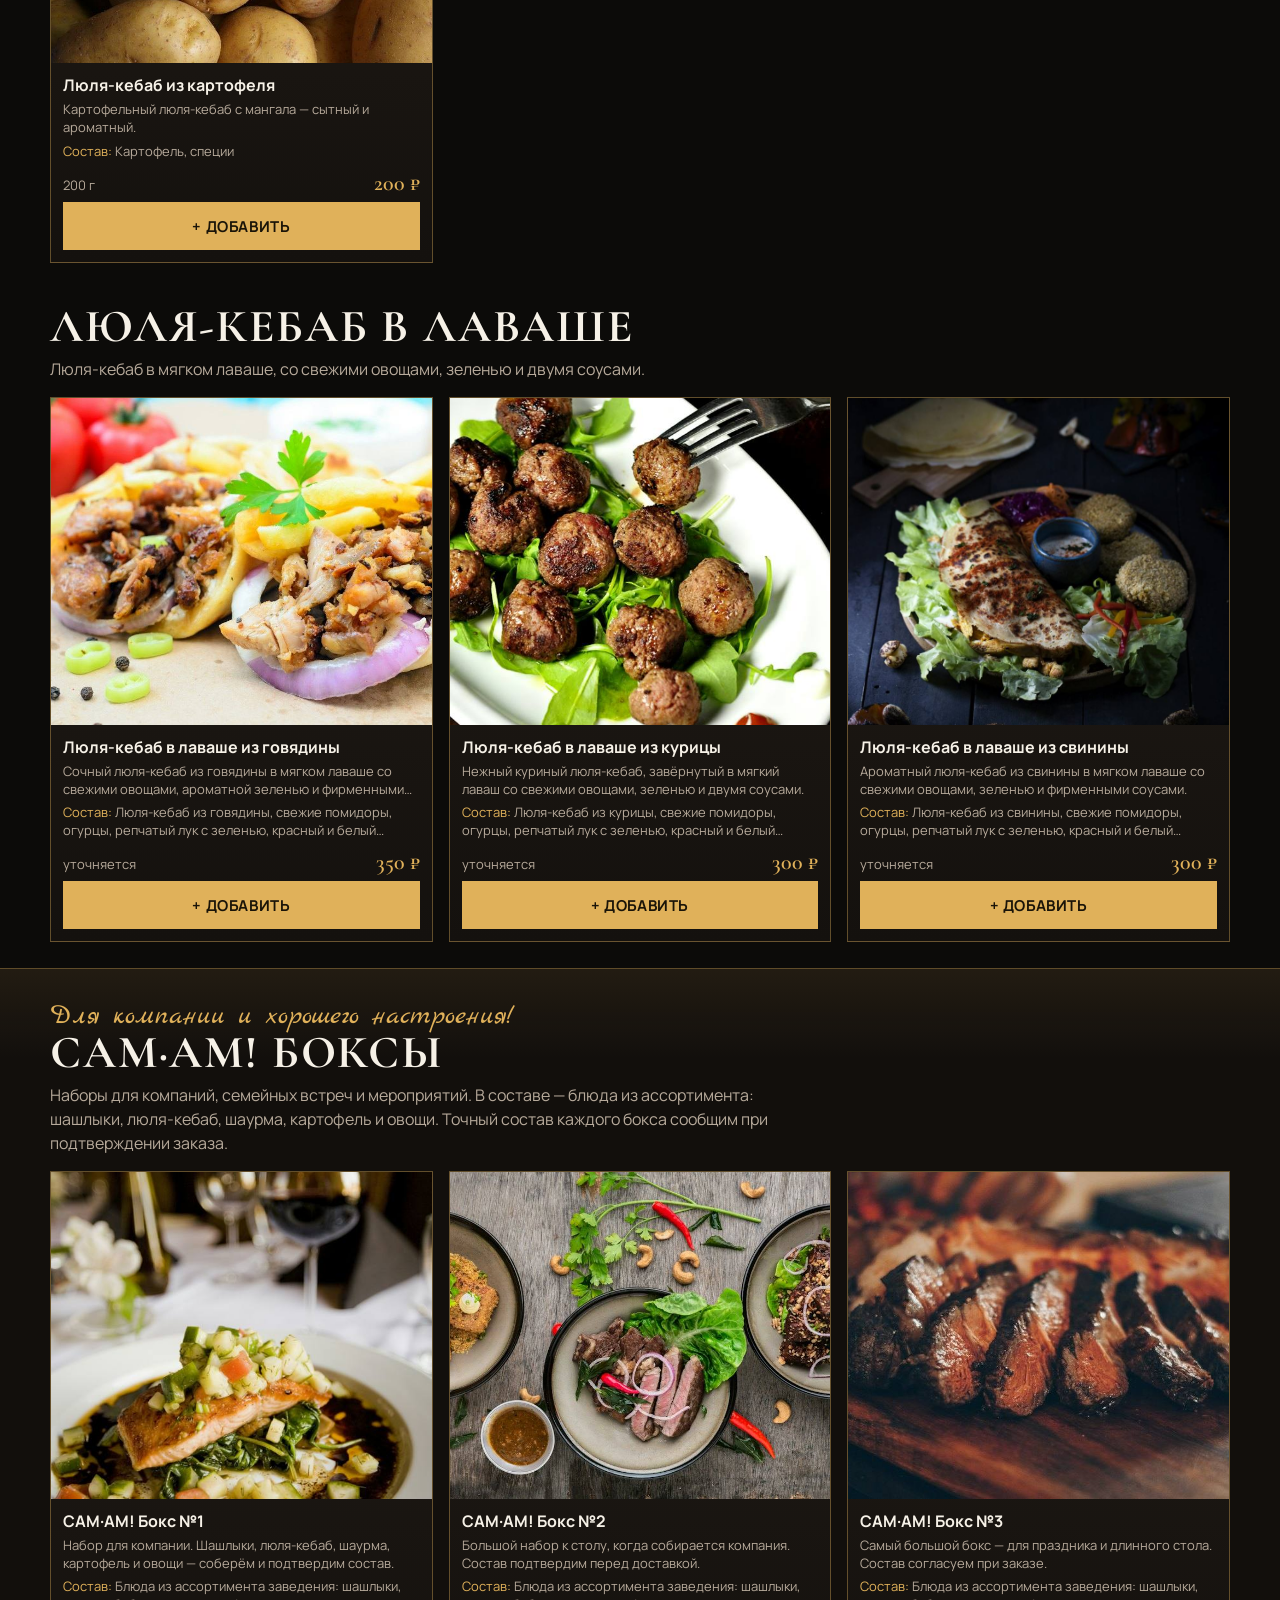
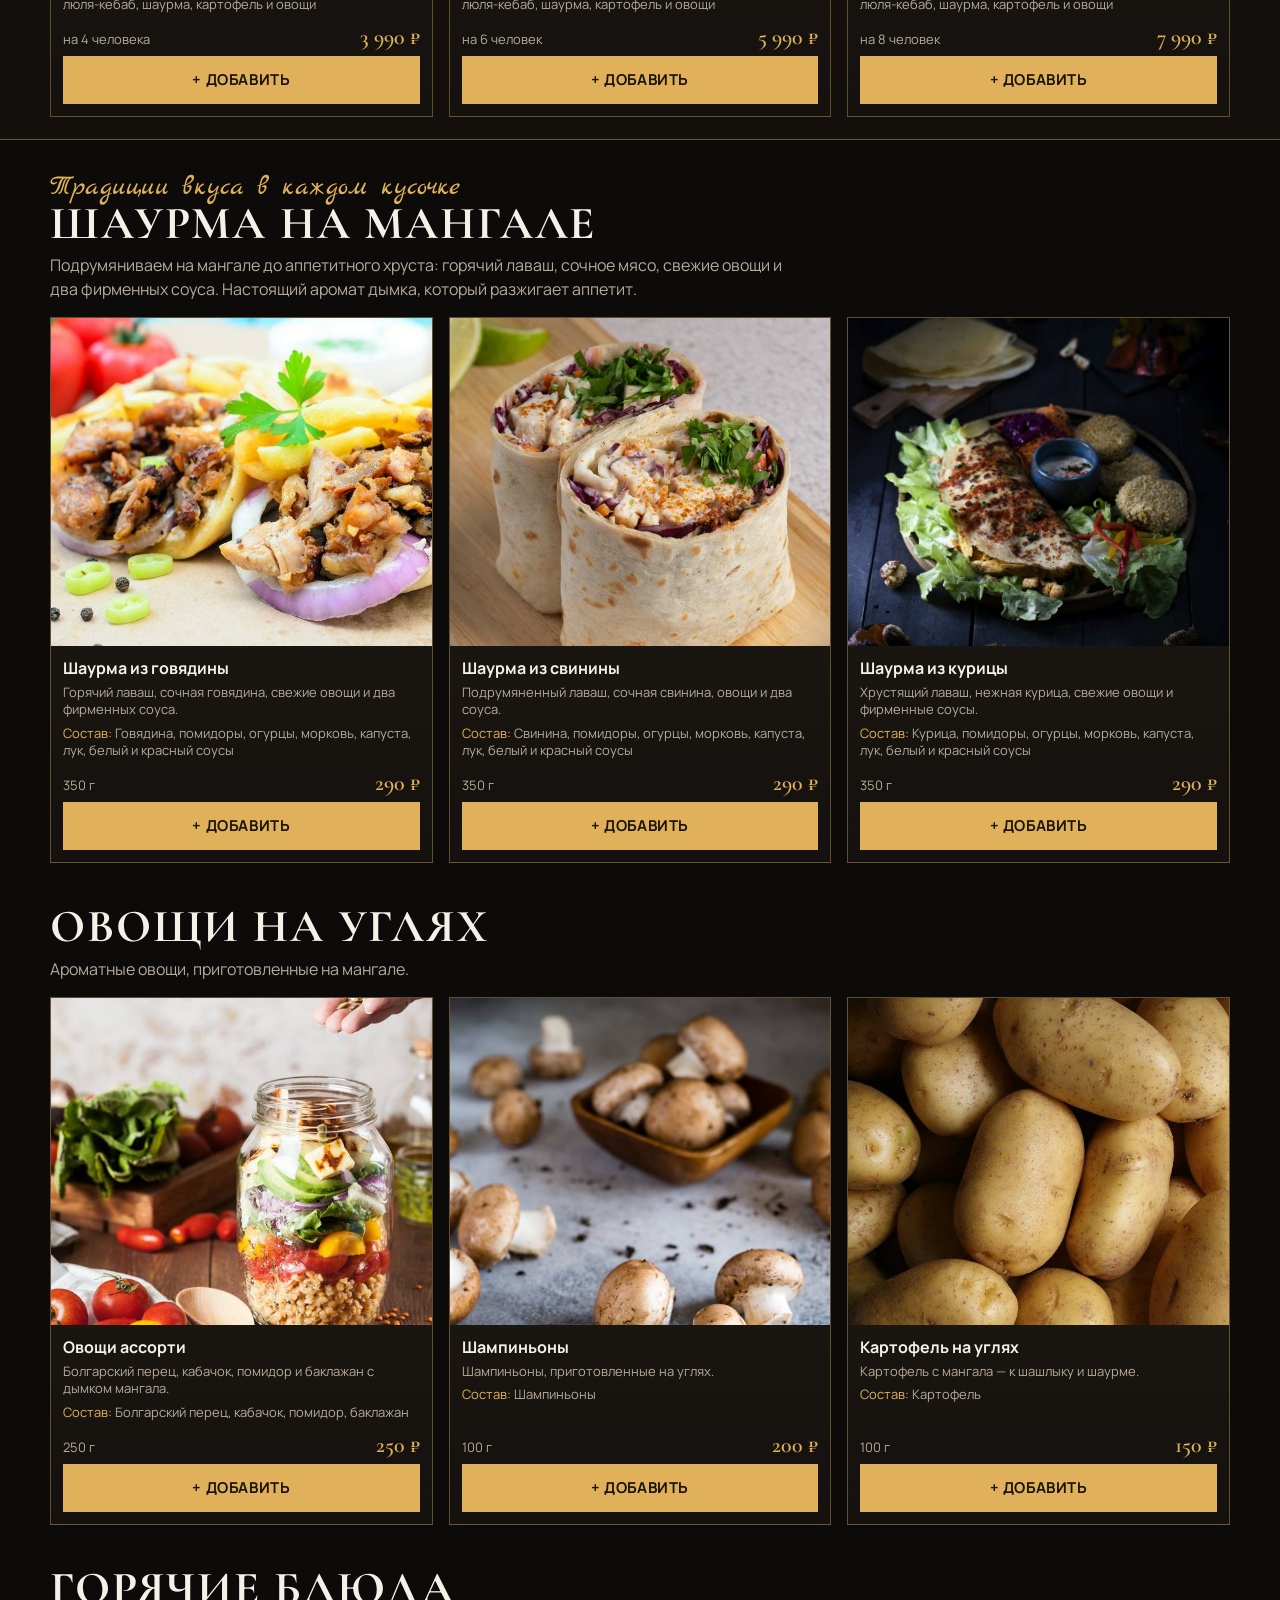
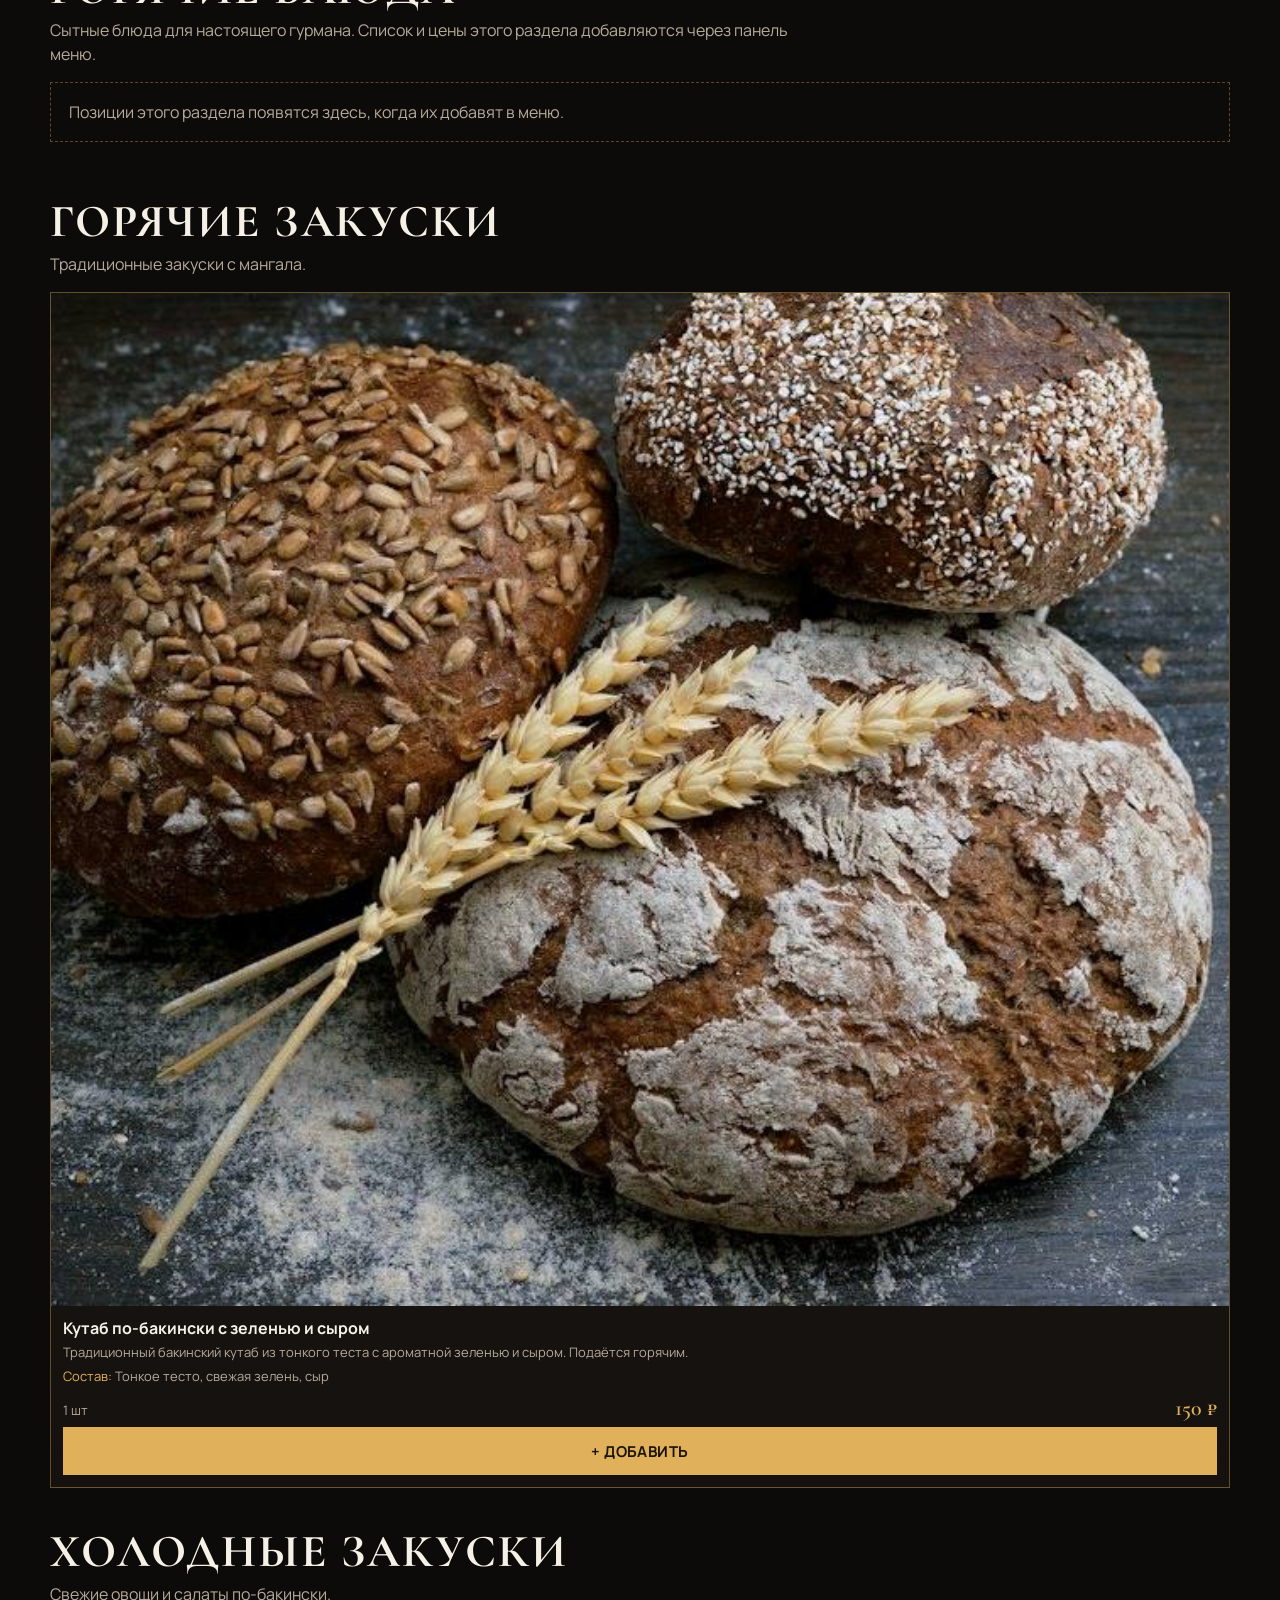
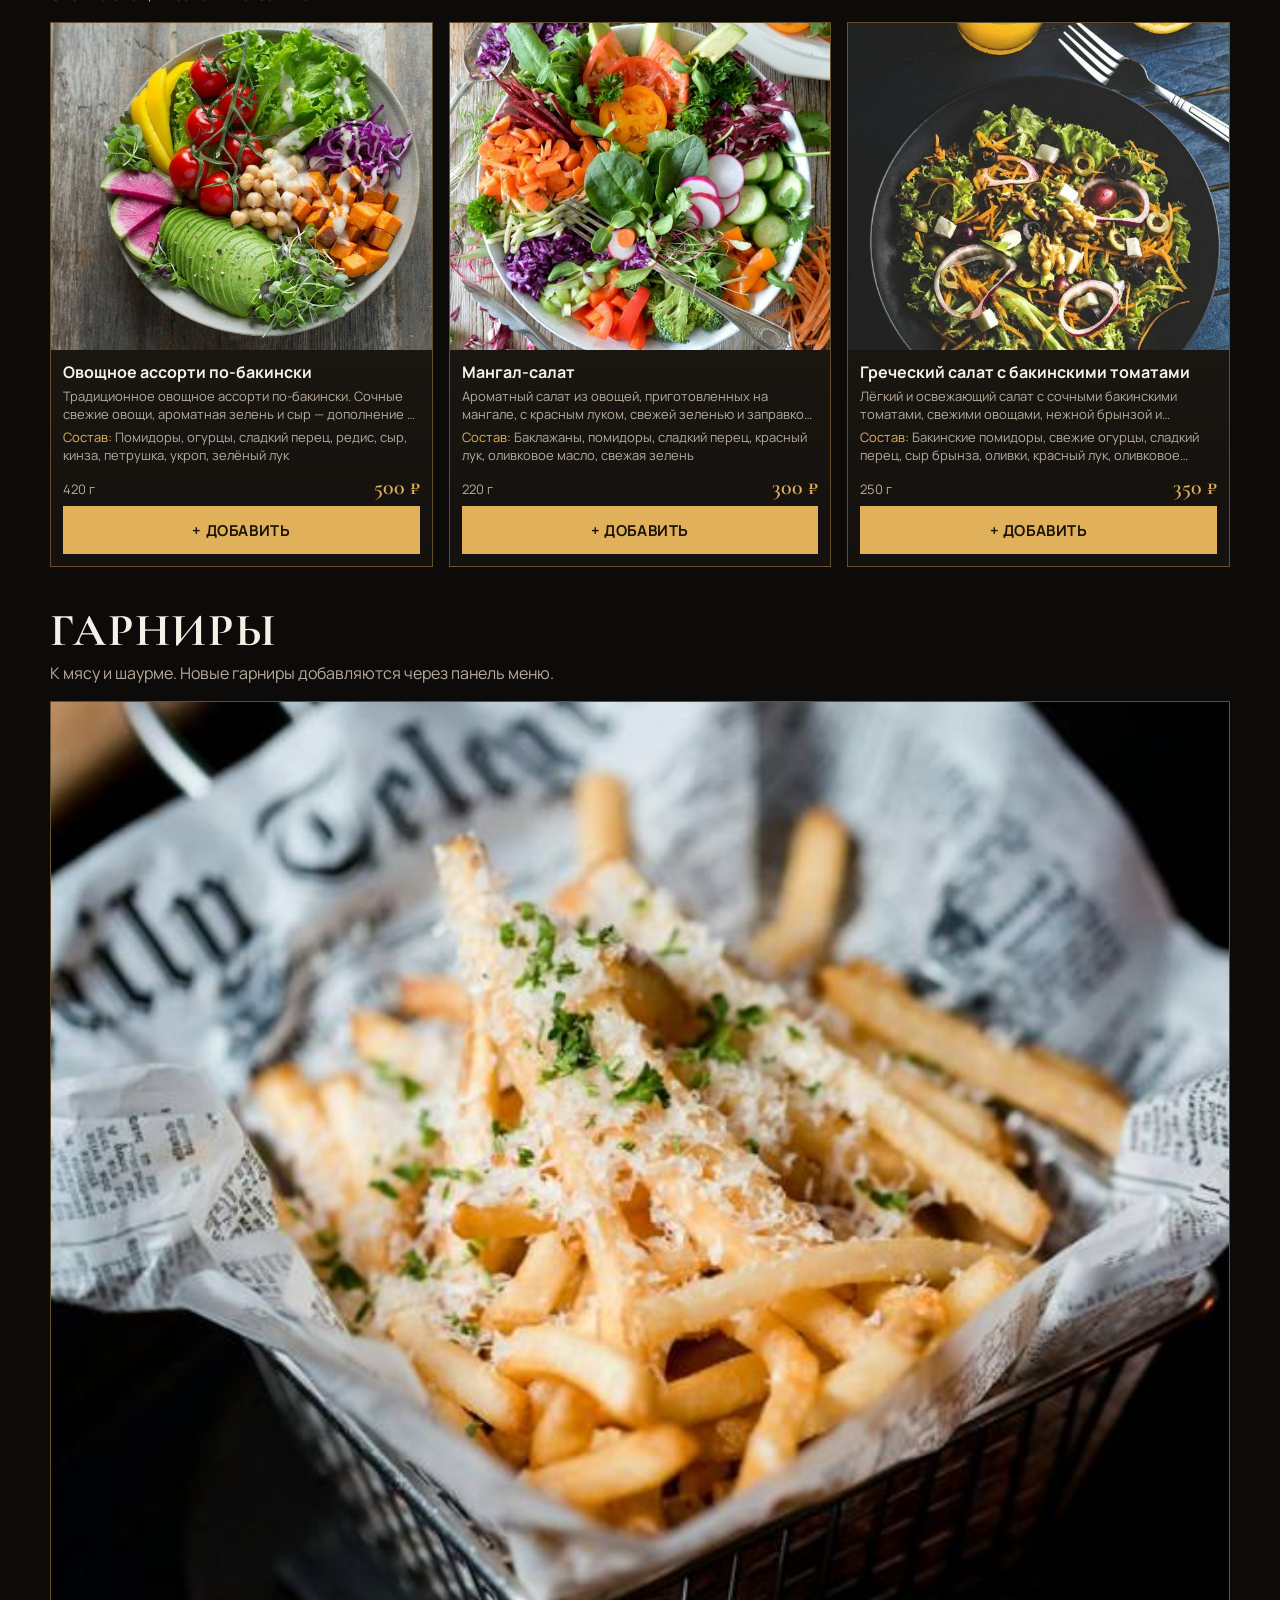
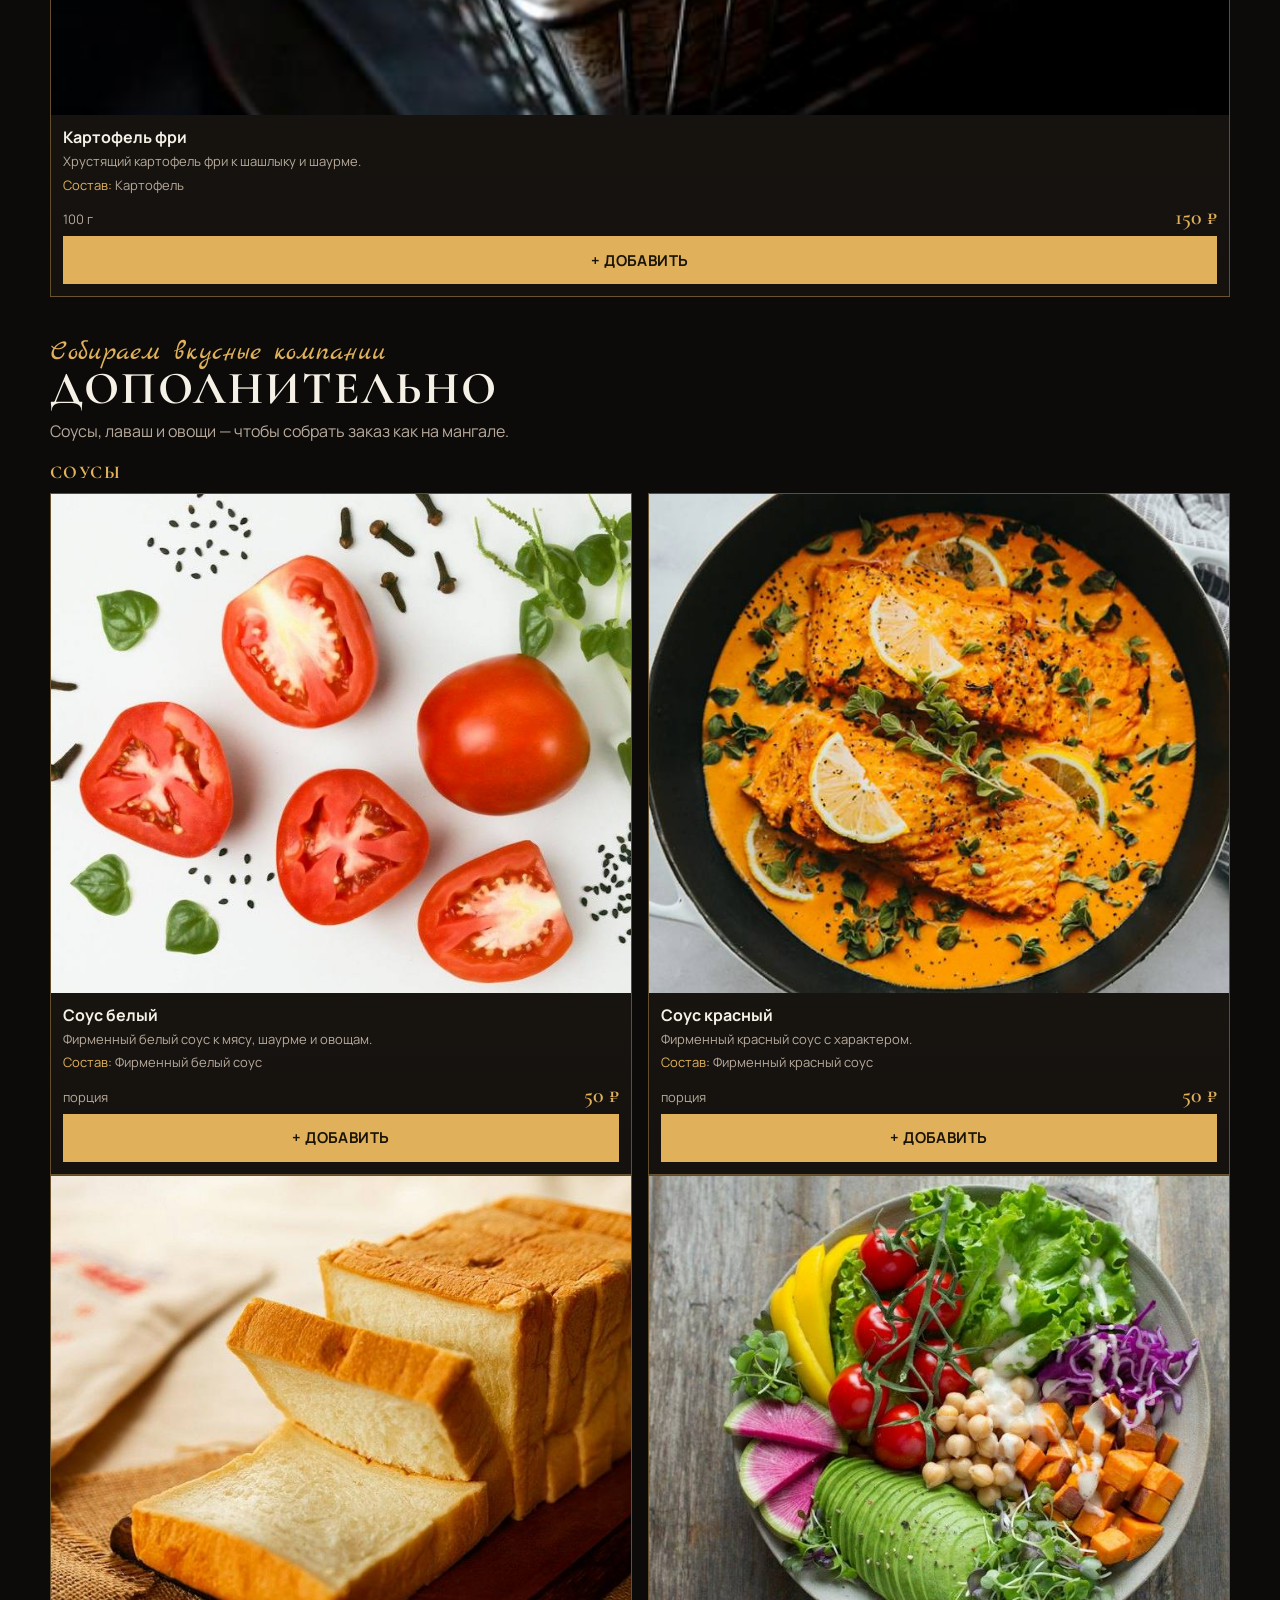
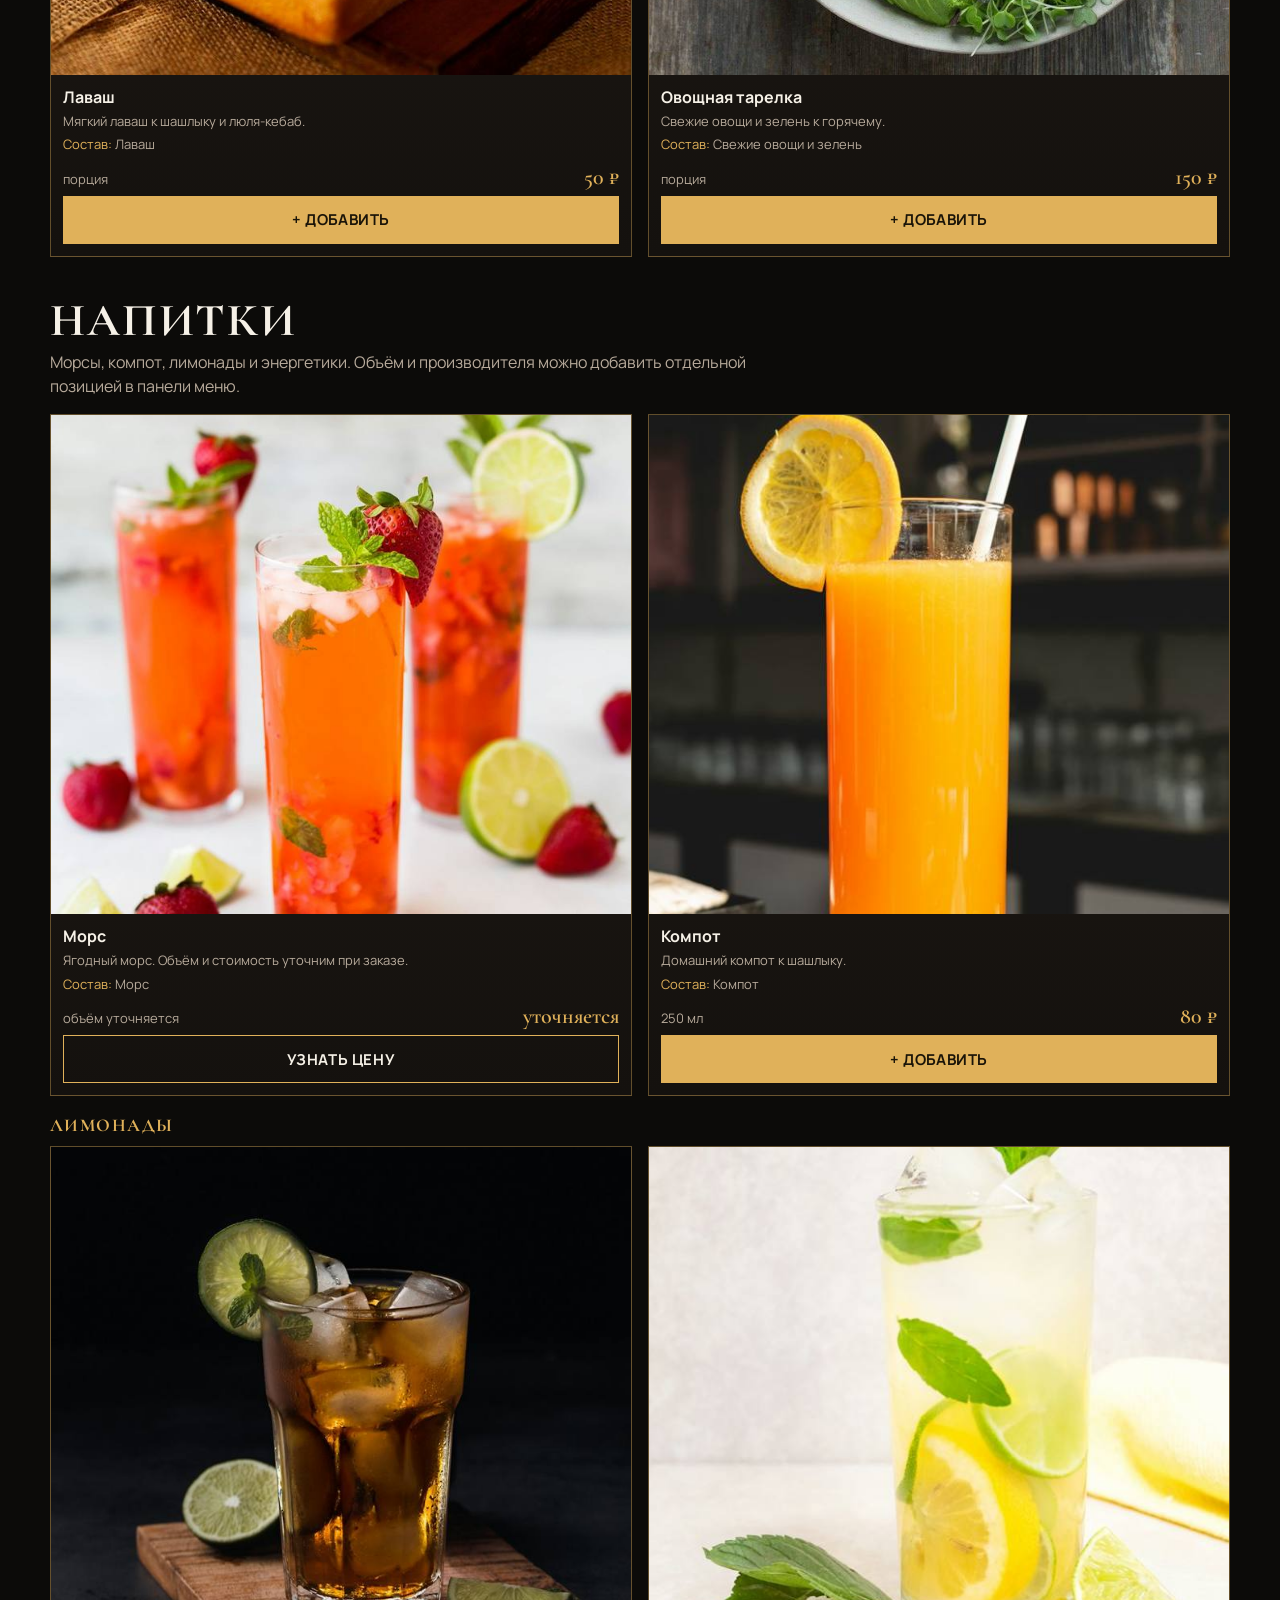
==== commit 43a5f438: "Ставит золотой логотип, новый первый экран и аккуратный тост. Co-authored-by: Cursor <cursoragent@cu" ====
--- a/index.html
+++ b/index.html
@@ -6,7 +6,7 @@
   <title>САМ·АМ! — доставка бакинского шашлыка в Екатеринбурге</title>
   <meta name="description" content="Сочный шашлык, ароматная шаурма и блюда с мангала. Доставка САМ·АМ! по Екатеринбургу.">
   <meta name="theme-color" content="#0c0b09">
-  <link rel="icon" href="favicon.svg" type="image/svg+xml">
+  <link rel="icon" href="images/logo.png" type="image/png">
   <link rel="preload" as="image" href="images/hero.jpg">
   <link rel="stylesheet" href="fonts/fonts.css">
   <link rel="stylesheet" href="css/styles.css">
@@ -33,16 +33,8 @@
   <header class="header" id="header">
     <div class="wrap header-inner">
       <button class="menu-btn" id="nav-toggle" type="button" aria-expanded="false" aria-controls="drawer" aria-label="Открыть меню категорий"><span></span></button>
-      <a class="brand" href="#top">
-        <svg class="brand-mark" viewBox="0 0 64 64" aria-hidden="true">
-          <path fill="#E6B03F" d="M41.3 32 L60 21.2 A30 30 0 1 0 60 42.8 Z"/>
-          <path fill="#E6B03F" d="M48.5 28.8 L57.6 27 A26.1 26.1 0 0 1 57.6 37 L48.5 35.2 A16.8 16.8 0 0 0 48.5 28.8 Z"/>
-        </svg>
-        <span>
-          <span class="brand-name">САМ·АМ!</span>
-          <span class="brand-sub">Кафе · столовая</span>
-          <span class="brand-tag">Доставка бакинского шашлыка</span>
-        </span>
+      <a class="brand" href="#top" aria-label="САМ·АМ!">
+        <img class="brand-logo" src="images/logo.png" alt="САМ·АМ! Кафе-столовая. Доставка бакинского шашлыка">
       </a>
       <div class="header-tools">
         <div class="phones" id="phones"></div>
--- a/css/styles.css
+++ b/css/styles.css
@@ -9,7 +9,7 @@
   --cream: #f6f1e7;
   --smoke: #b7aa9b;
   --line: rgba(246, 241, 231, 0.12);
-  --header: 64px;
+  --header: 86px;
   --shadow: 0 24px 60px rgba(0, 0, 0, 0.45);
   color-scheme: dark;
 }
@@ -113,8 +113,8 @@
 .menu-btn[aria-expanded="true"] span::before { top: 0; transform: rotate(45deg); }
 .menu-btn[aria-expanded="true"] span::after { top: 0; transform: rotate(-45deg); }
 
-.brand { display: flex; align-items: center; gap: 10px; text-decoration: none; min-width: 0; }
-.brand-mark { width: 42px; height: 42px; flex: none; }
+.brand { display: flex; align-items: center; text-decoration: none; min-width: 0; }
+.brand-logo { height: 78px; width: auto; display: block; }
 .brand-name {
   font-family: "Cormorant Garamond", "Times New Roman", serif;
   font-weight: 700;
@@ -155,7 +155,7 @@
   align-items: center;
   background:
     linear-gradient(90deg, rgba(8, 7, 6, 0.72) 0%, rgba(8, 7, 6, 0.45) 48%, rgba(8, 7, 6, 0.12) 100%),
-    url("../images/hero.jpg") center 42% / cover no-repeat;
+    url("../images/hero.jpg") center 55% / cover no-repeat;
 }
 .hero-inner { padding: 48px 0 36px; max-width: 760px; }
 .hero h1 {
@@ -403,15 +403,34 @@
 }
 .toast {
   position: fixed;
-  left: 50%;
-  top: calc(var(--header) + 12px);
-  transform: translateX(-50%);
+  top: calc(var(--header) + 16px);
+  right: 16px;
   z-index: 80;
-  background: var(--gold);
-  color: #1a1408;
+  display: flex;
+  align-items: center;
+  gap: 10px;
+  max-width: min(320px, calc(100% - 32px));
   padding: 12px 16px;
-  font-weight: 800;
-  max-width: calc(100% - 24px);
+  color: var(--cream);
+  background: rgba(16, 12, 8, 0.94);
+  border: 1px solid rgba(224, 177, 90, 0.72);
+  box-shadow: 0 16px 40px rgba(0, 0, 0, 0.45), 0 0 22px rgba(196, 92, 24, 0.22);
+  font-weight: 700;
+  letter-spacing: 0.01em;
+  animation: toast-in 0.35s ease;
+}
+.toast::before {
+  content: "";
+  width: 9px;
+  height: 9px;
+  flex: none;
+  border-radius: 50%;
+  background: #f0c56d;
+  box-shadow: 0 0 10px #e07a32;
+}
+@keyframes toast-in {
+  from { opacity: 0; transform: translateY(-10px); }
+  to { opacity: 1; transform: none; }
 }
 
 .product { display: grid; gap: 16px; }
@@ -454,10 +473,9 @@
 .banner { border: 1px solid var(--gold-soft); padding: 12px; margin-bottom: 14px; color: var(--smoke); }
 
 @media (max-width: 800px) {
-  :root { --header: 56px; }
+  :root { --header: 64px; }
   .brand-sub, .brand-tag, .phones, .cart-label { display: none; }
-  .brand-name { font-size: 18px; }
-  .brand-mark { width: 34px; height: 34px; }
+  .brand-logo { height: 54px; }
   .cart-btn, .icon-btn { padding: 0 8px; }
   .hero {
     min-height: auto;
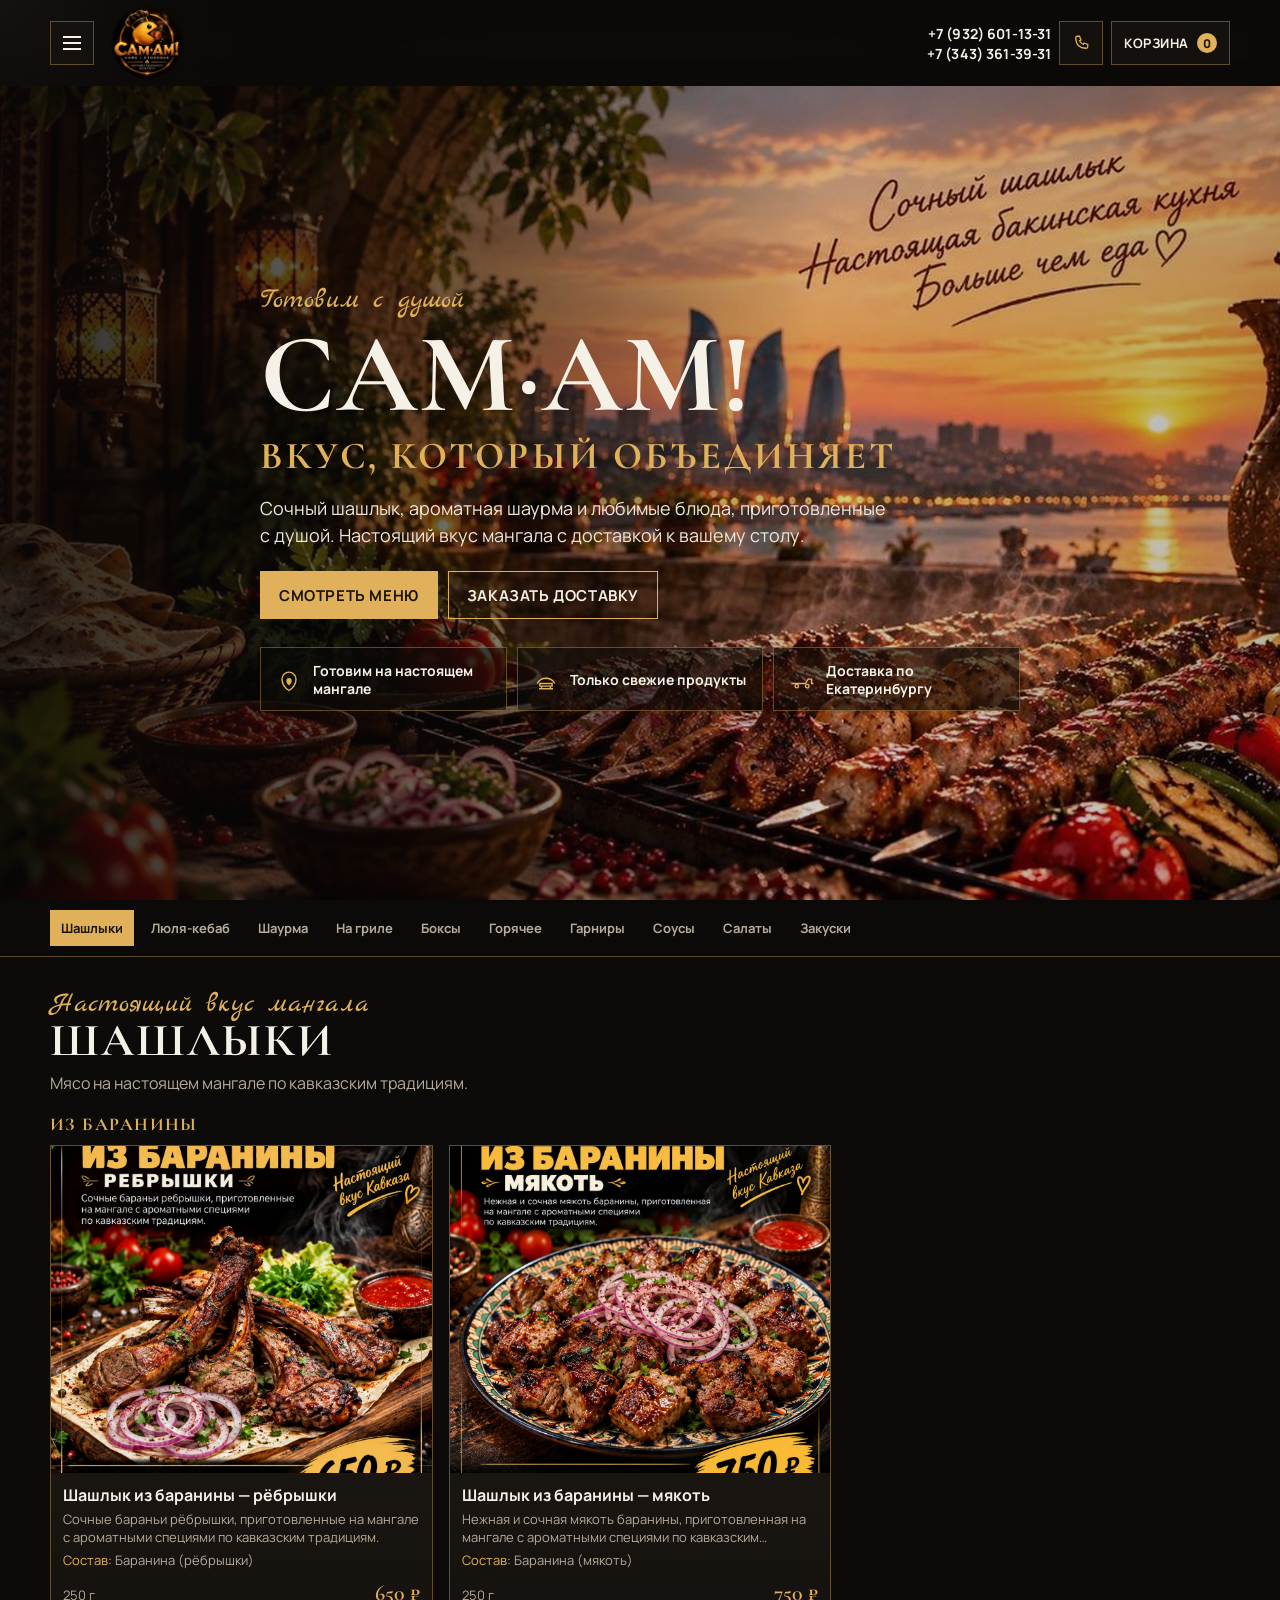
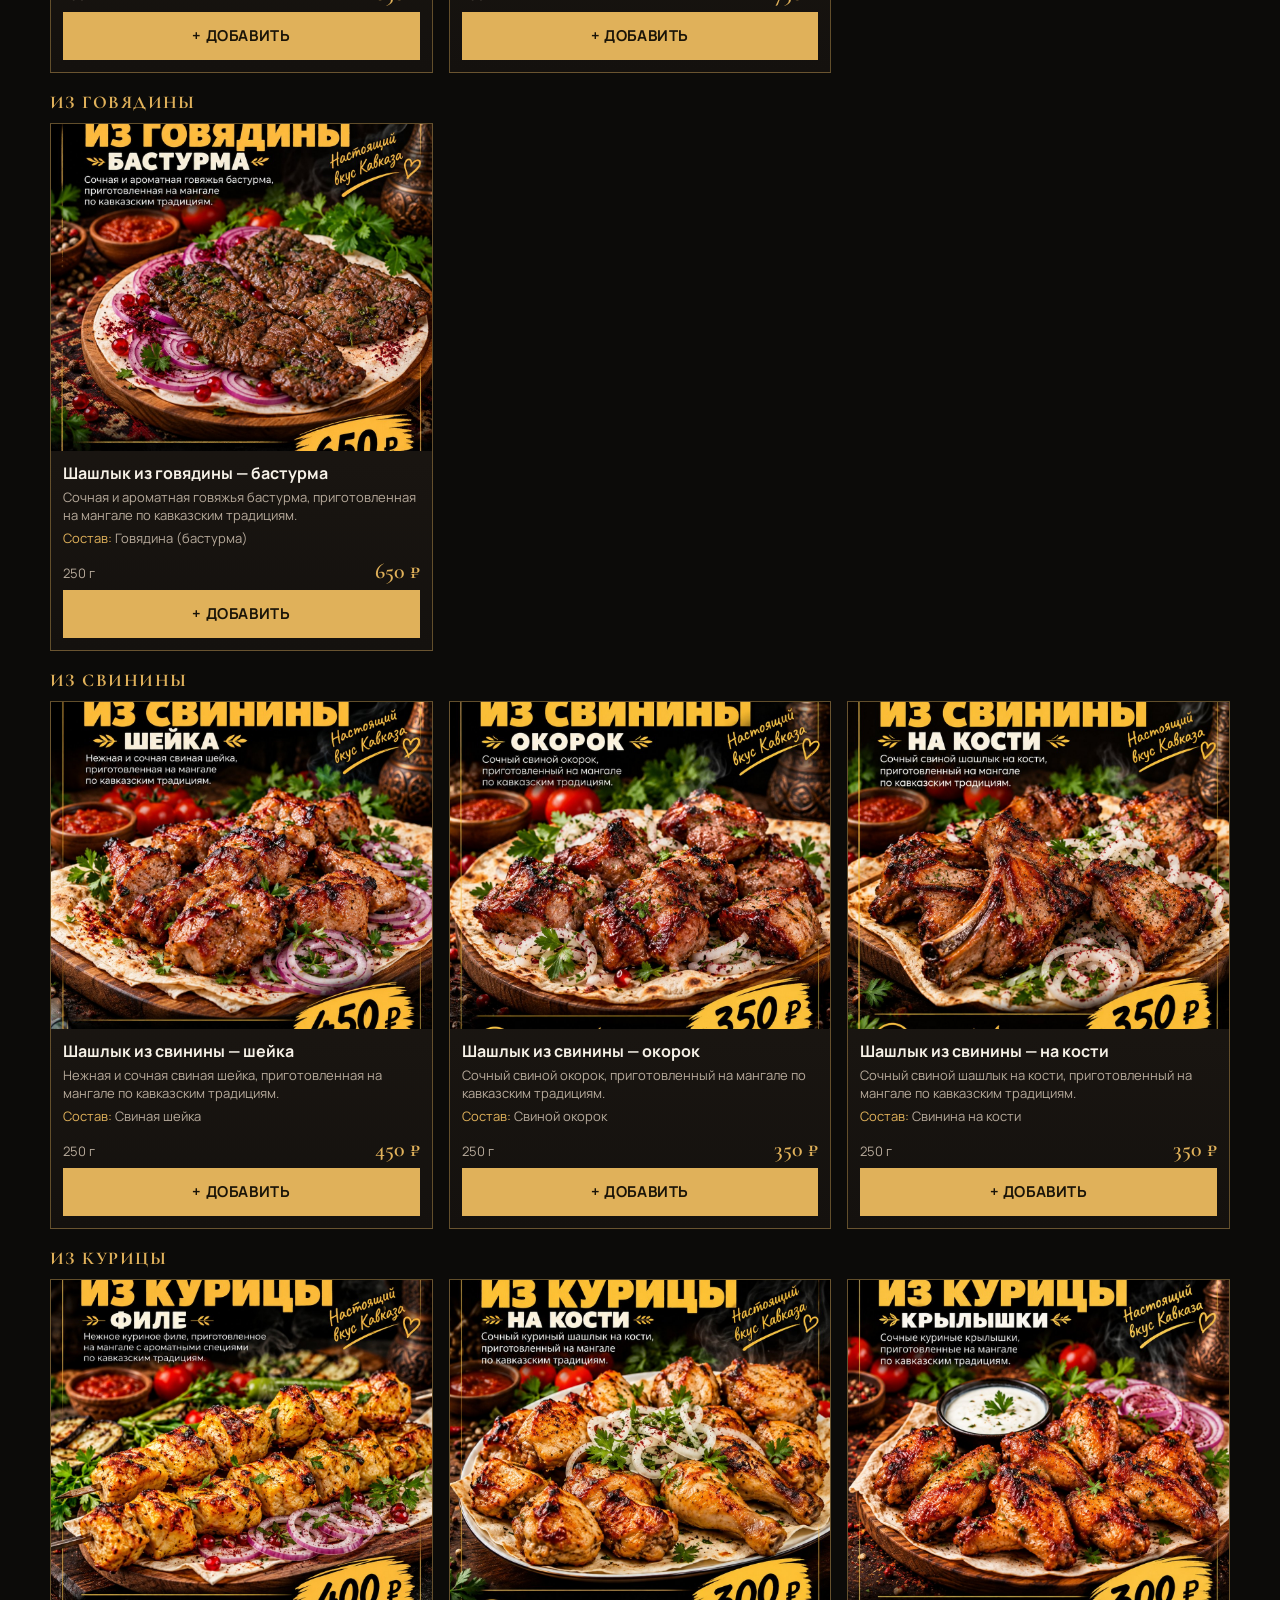
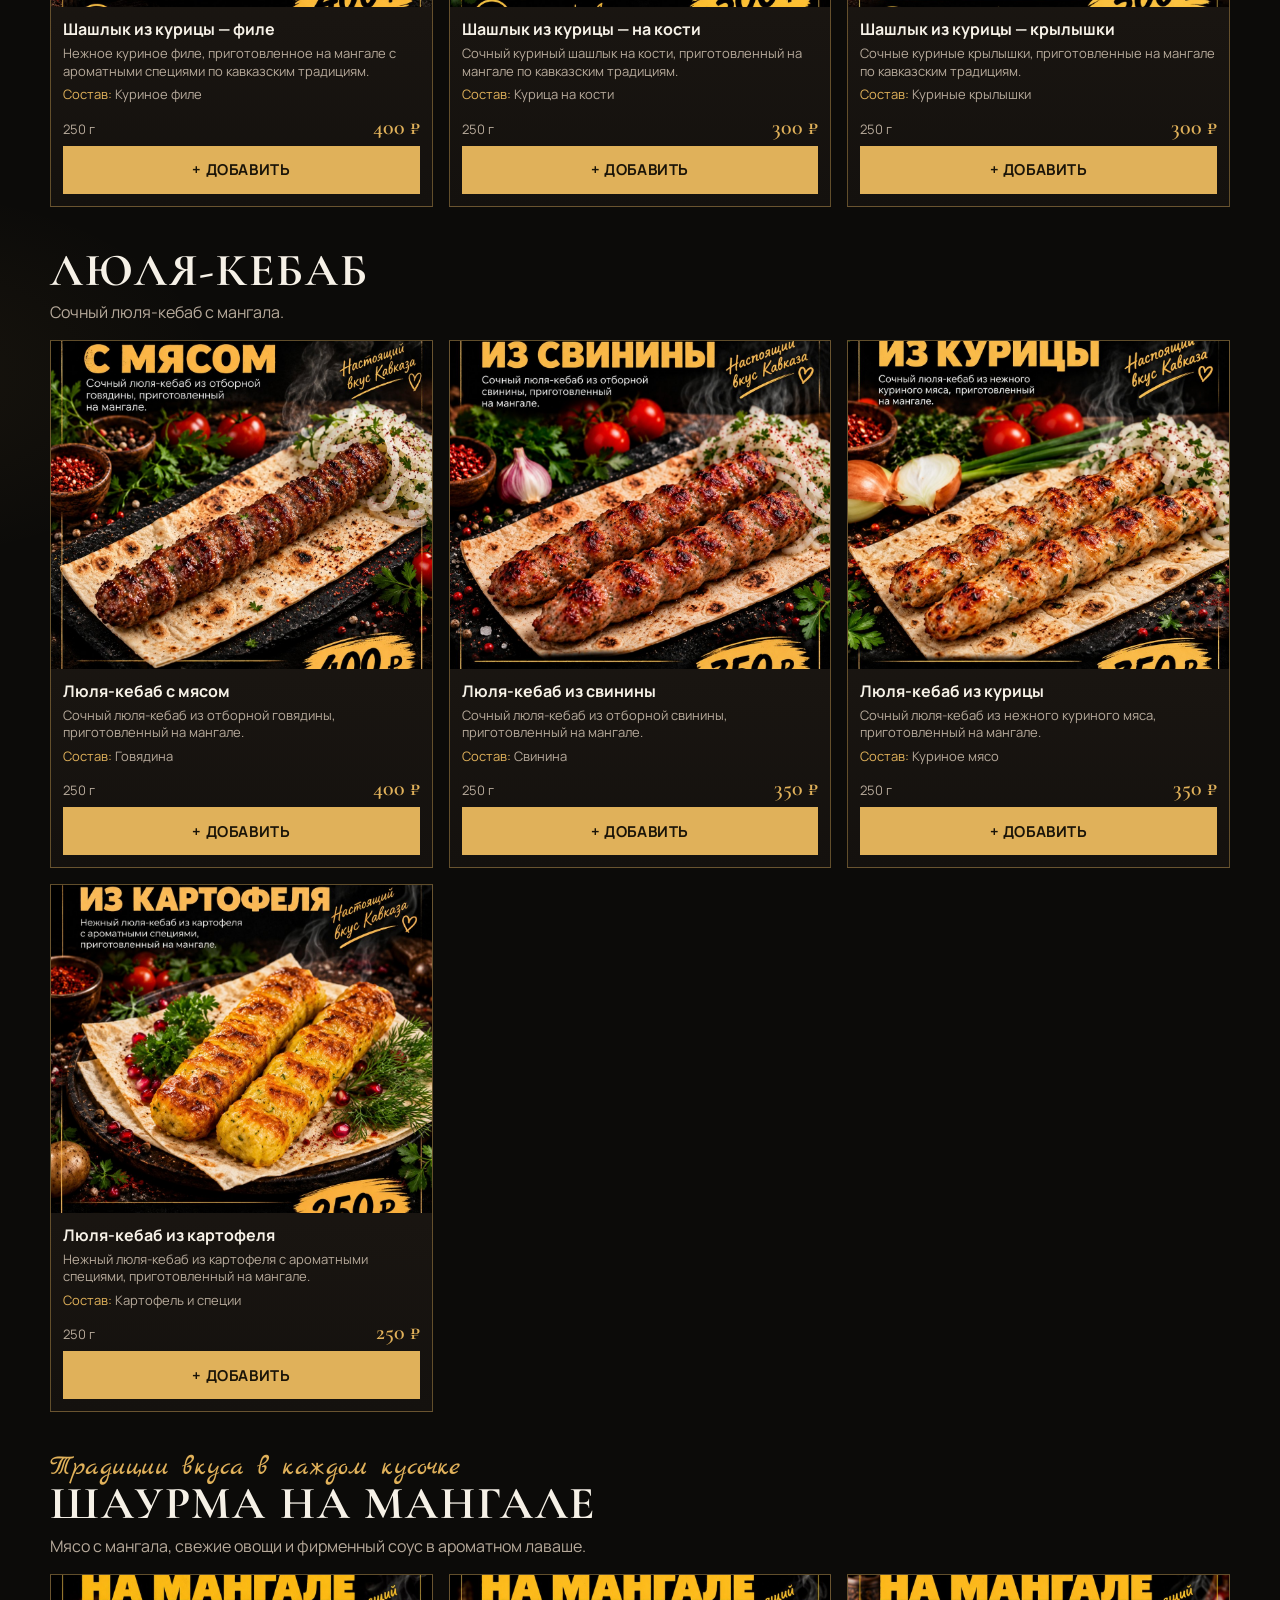
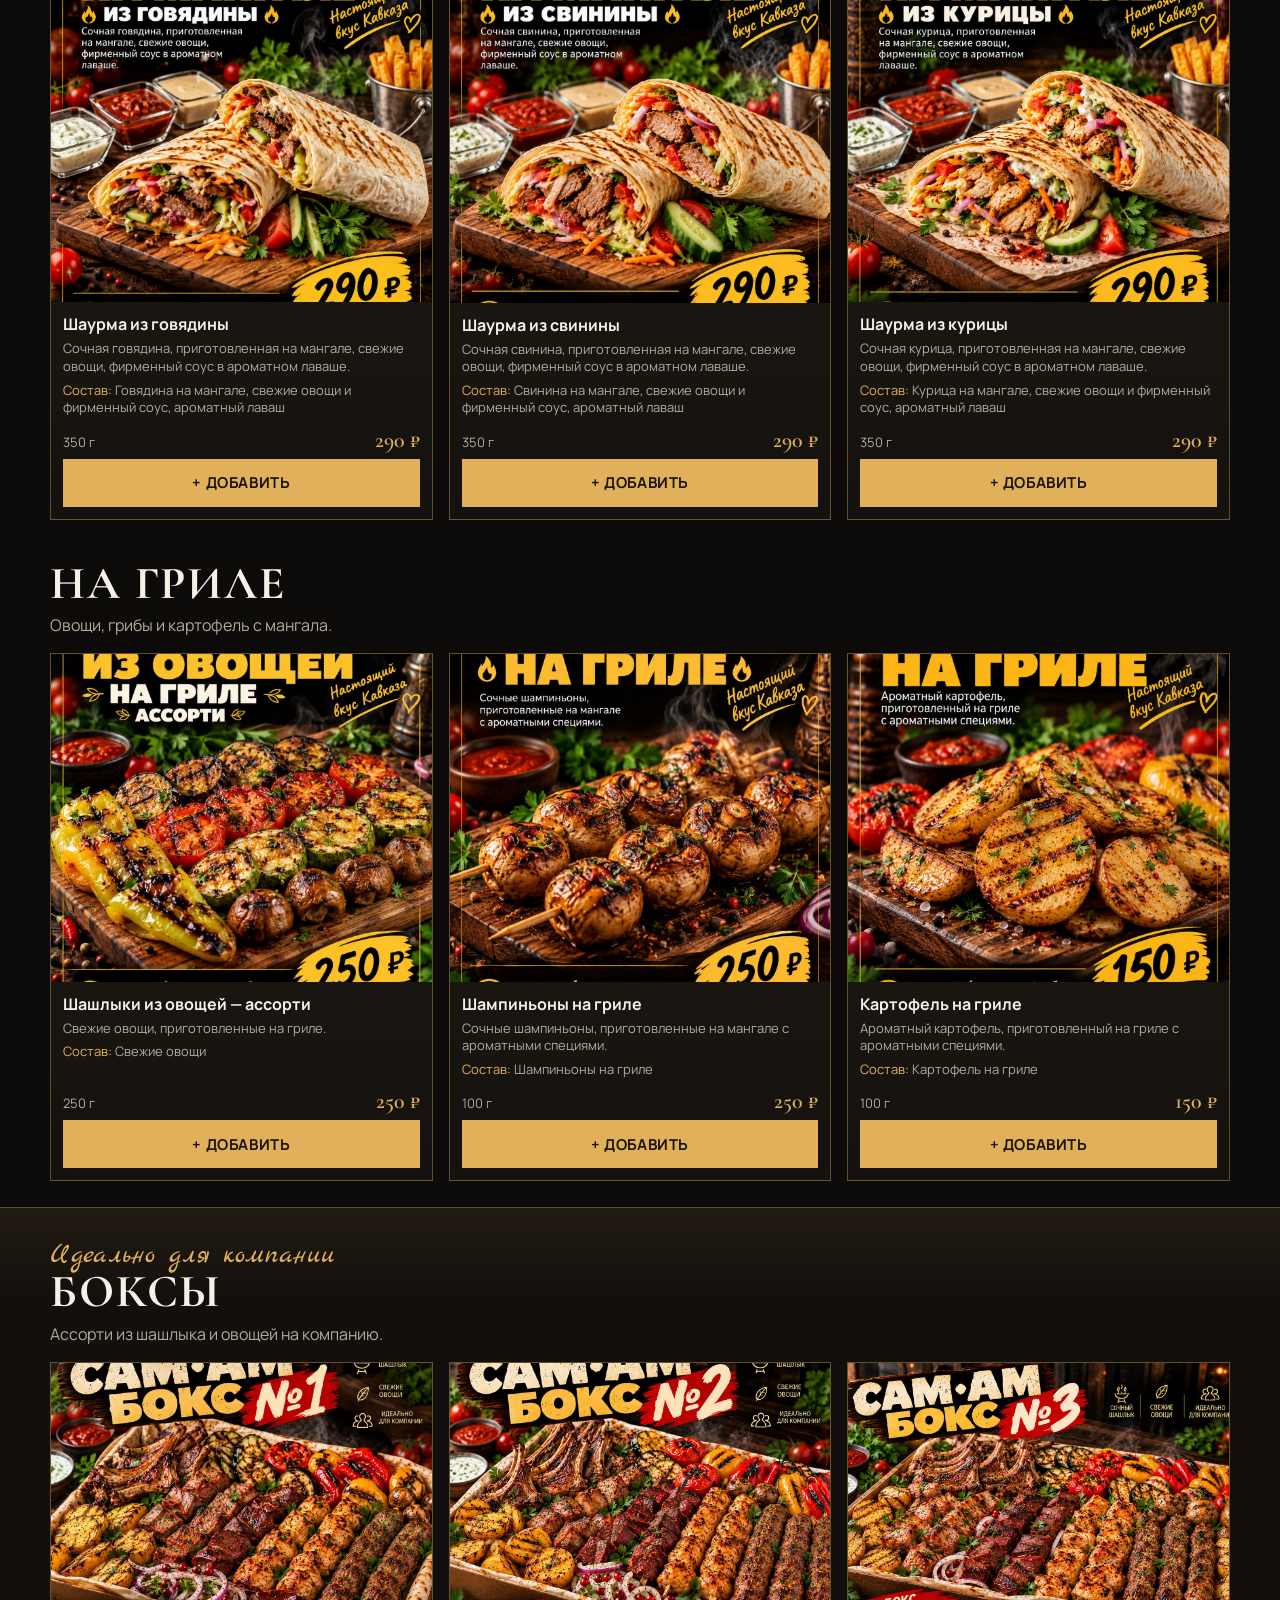
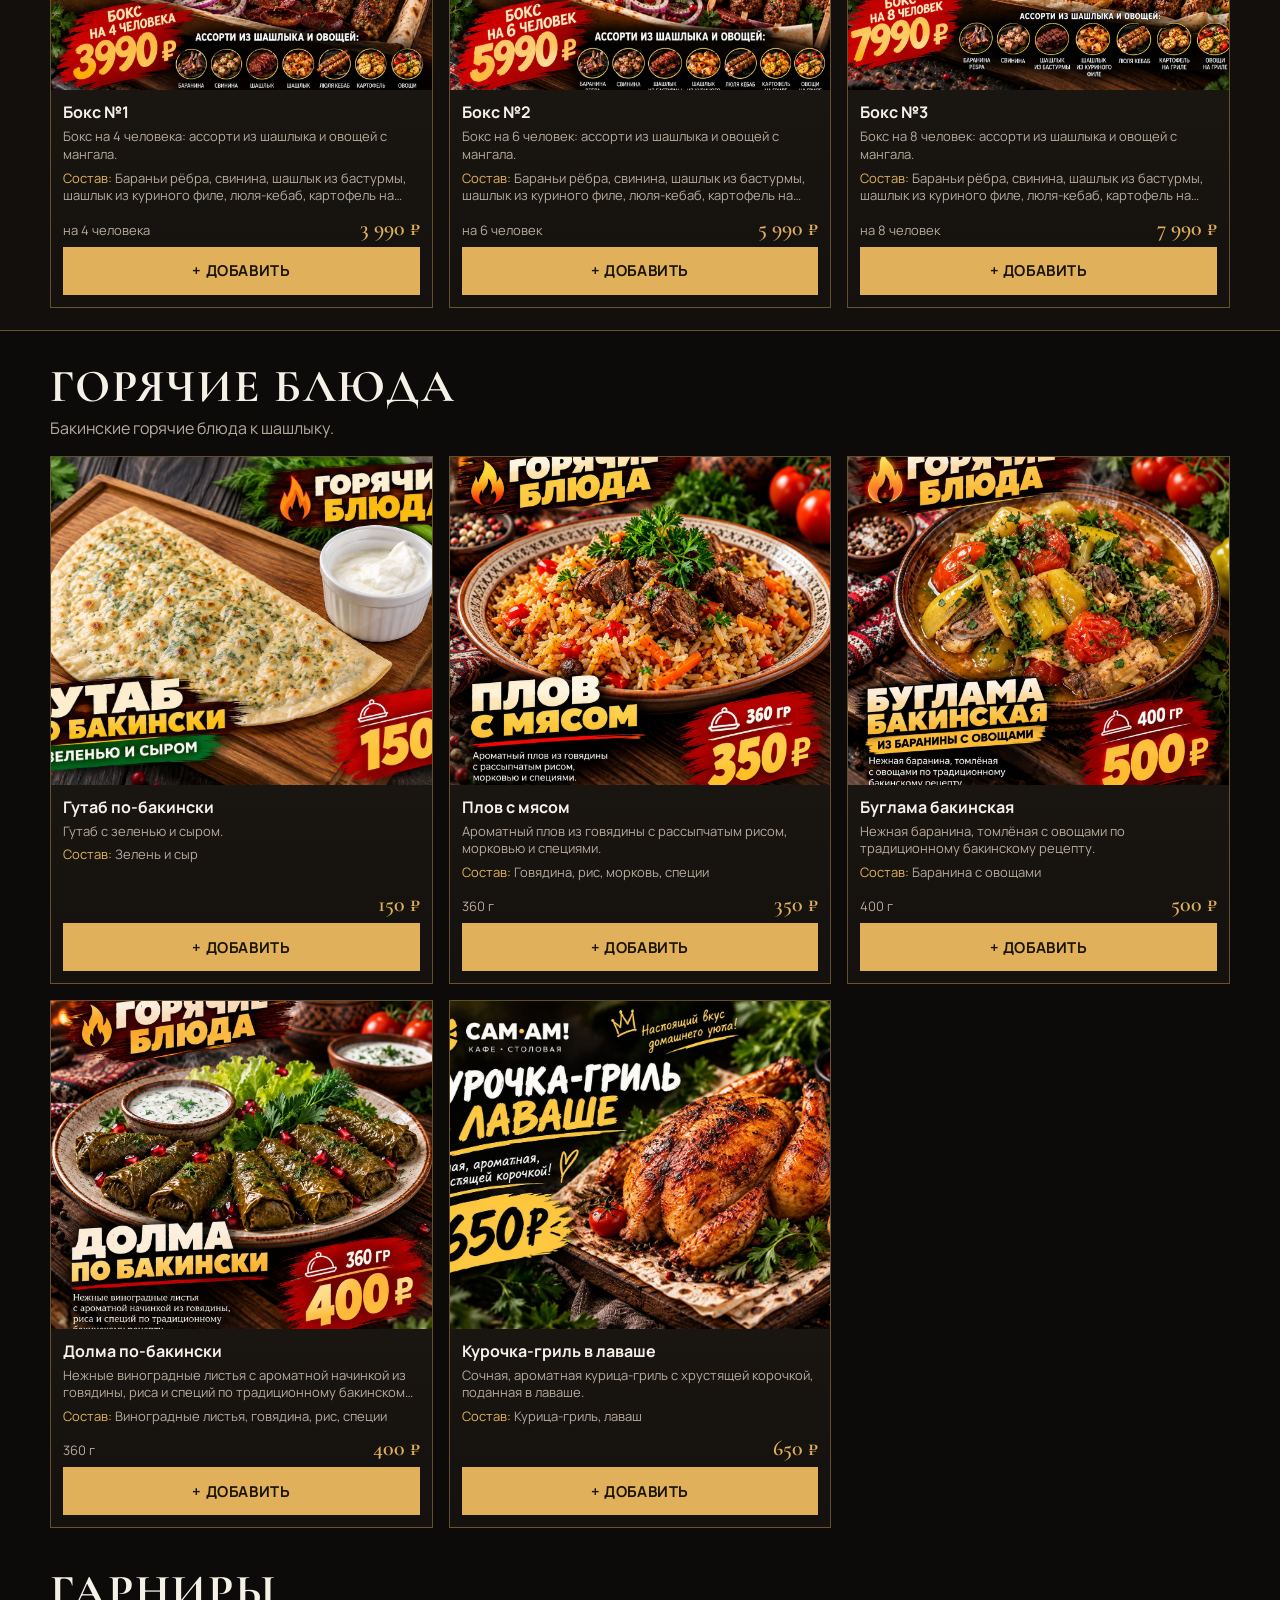
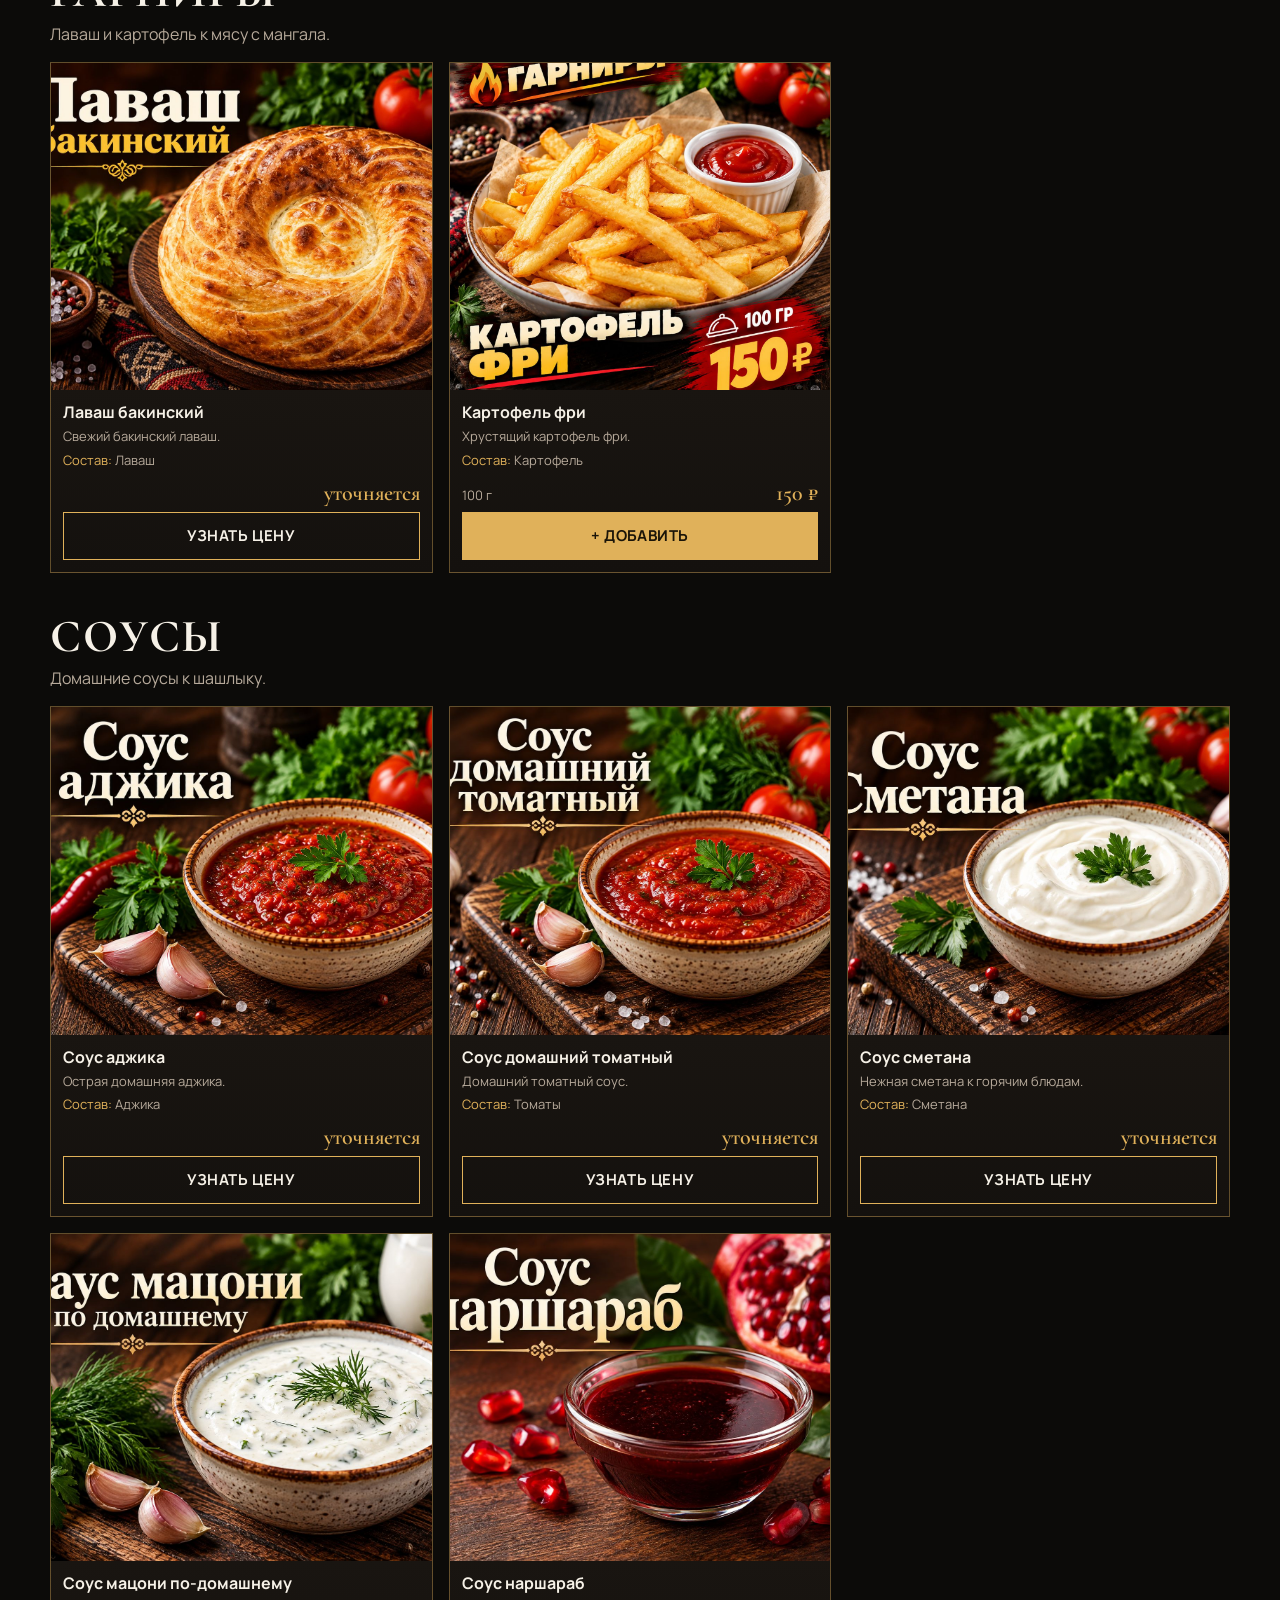
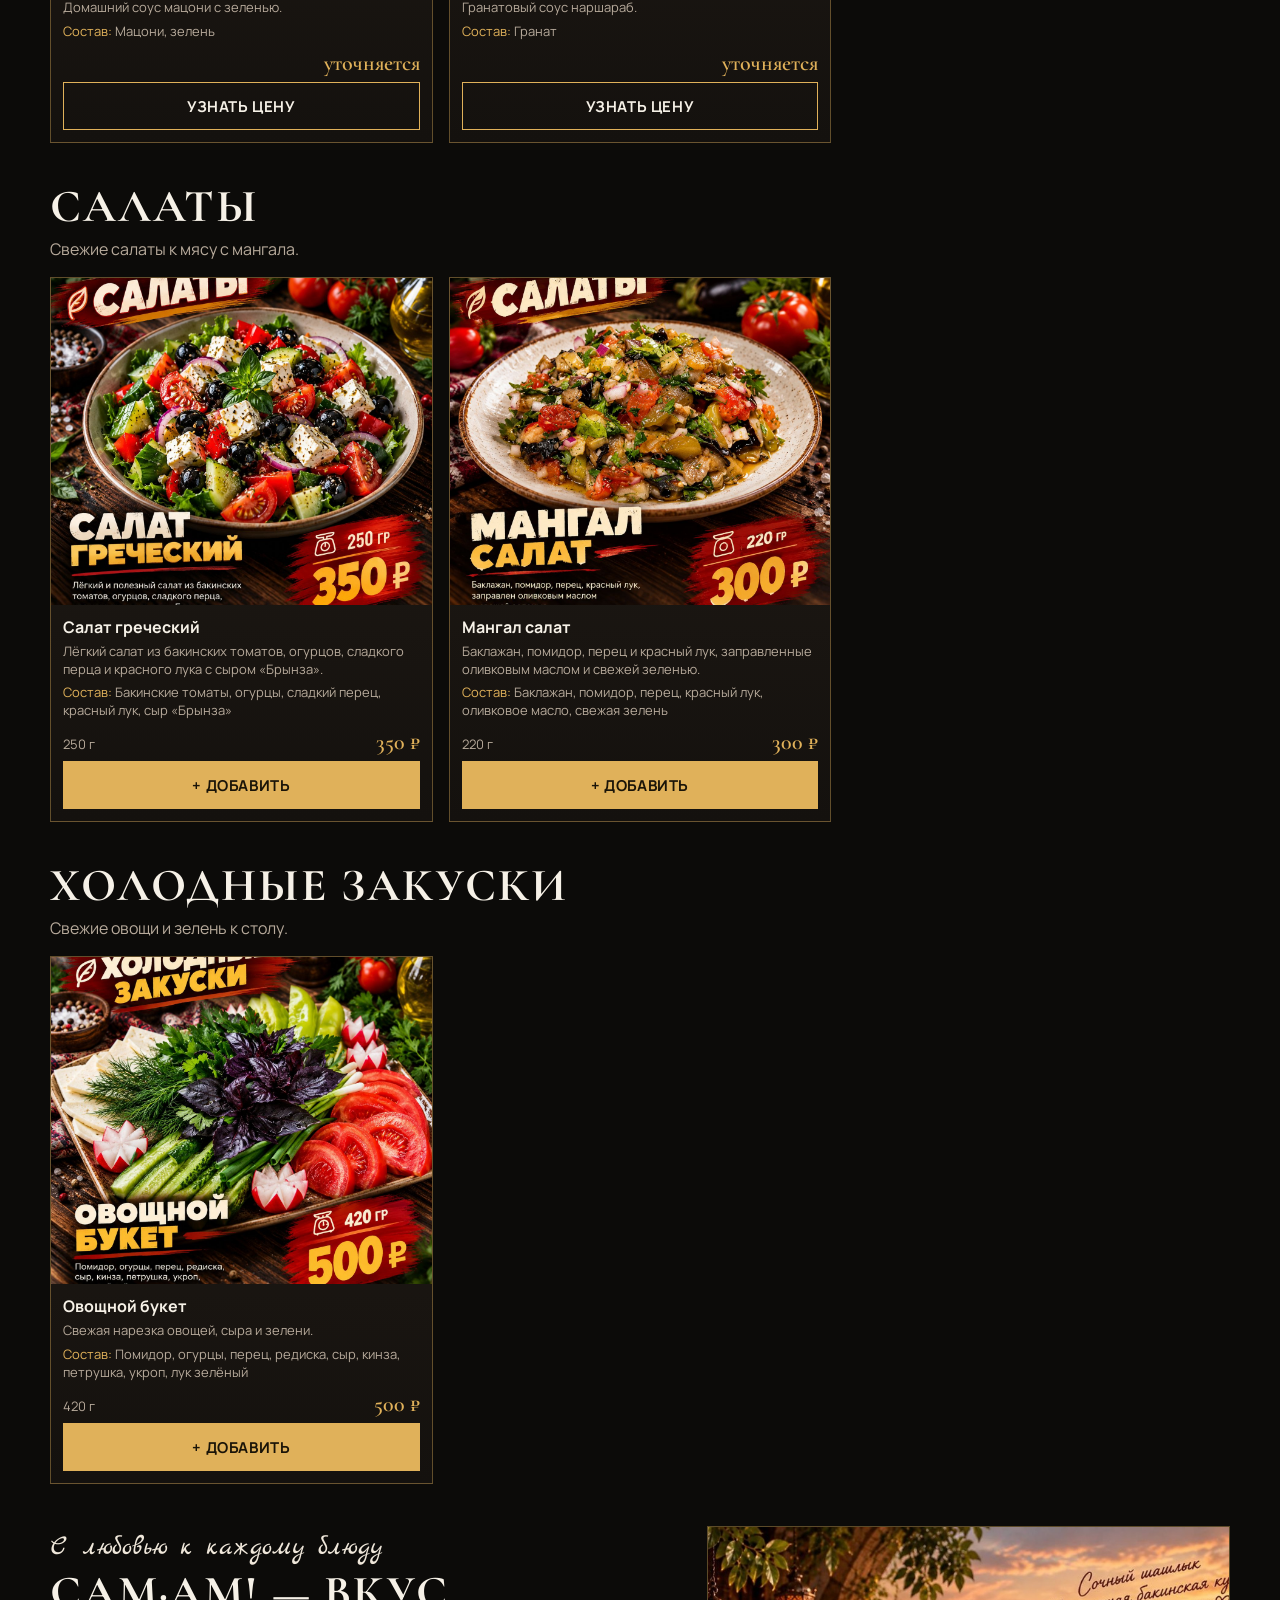
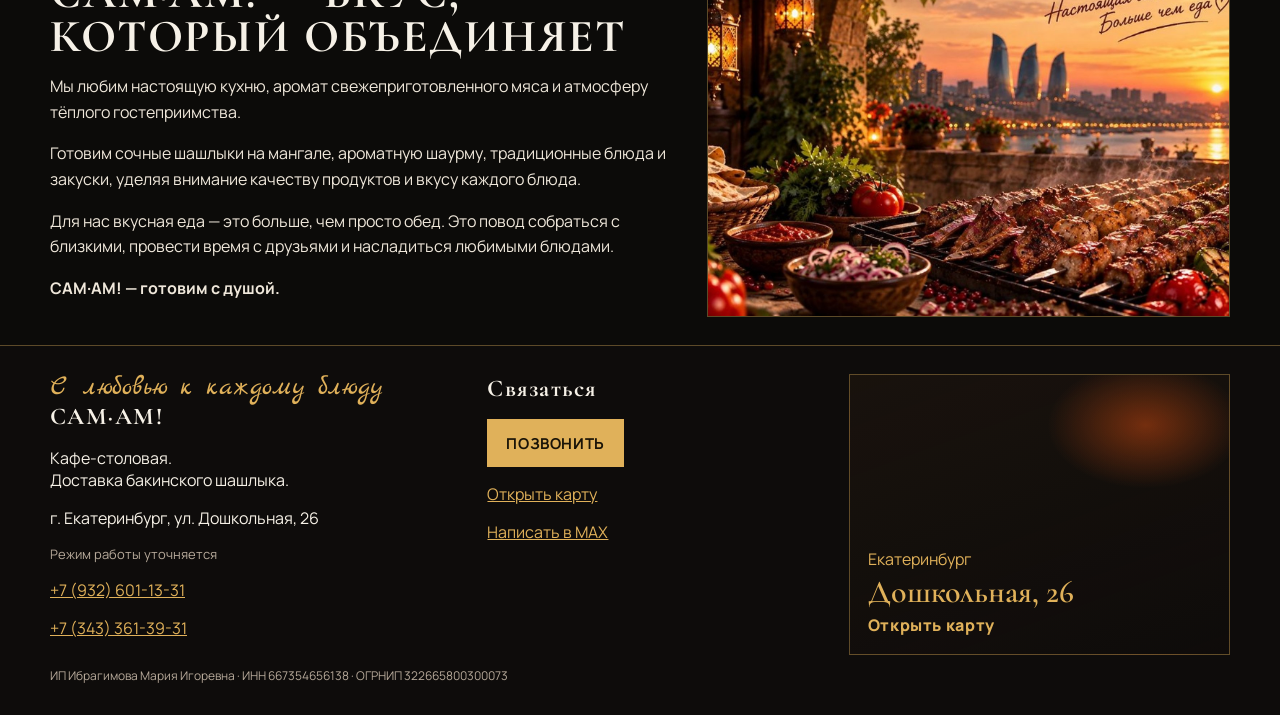
==== commit d9689988: "Ставит закатный кадр на первый экран и добавляет лаваш, соусы и фри. Co-authored-by: Cursor <cursora" ====
--- a/index.html
+++ b/index.html
@@ -2,7 +2,7 @@
 <html lang="ru">
 <head>
   <meta charset="utf-8">
-  <meta name="viewport" content="width=device-width, initial-scale=1">
+  <meta name="viewport" content="width=device-width, initial-scale=1, viewport-fit=cover">
   <title>САМ·АМ! — доставка бакинского шашлыка в Екатеринбурге</title>
   <meta name="description" content="Сочный шашлык, ароматная шаурма и блюда с мангала. Доставка САМ·АМ! по Екатеринбургу.">
   <meta name="theme-color" content="#0c0b09">
@@ -88,7 +88,7 @@
         <p>Для нас вкусная еда — это больше, чем просто обед. Это повод собраться с близкими, провести время с друзьями и насладиться любимыми блюдами.</p>
         <p><b>САМ·АМ! — готовим с душой.</b></p>
       </div>
-      <img src="images/hero.jpg" alt="Шашлык на мангале САМ·АМ!">
+      <img src="images/hero.jpg" alt="Шашлык на мангале на фоне бакинского заката">
     </div>
   </section>
 
--- a/css/styles.css
+++ b/css/styles.css
@@ -17,9 +17,11 @@
 * { box-sizing: border-box; }
 [hidden] { display: none !important; }
 html { scroll-behavior: smooth; }
+html, body { max-width: 100%; overflow-x: clip; }
 body {
   margin: 0;
   min-height: 100vh;
+  min-height: 100dvh;
   color: var(--cream);
   font-family: "Manrope", "Segoe UI", sans-serif;
   background:
@@ -54,6 +56,7 @@
 .skip:focus { top: 12px; }
 
 .wrap { width: min(1180px, calc(100% - 32px)); margin: 0 auto; }
+h1, h2, h3, p { overflow-wrap: break-word; }
 
 .script {
   margin: 0;
@@ -68,7 +71,8 @@
   position: sticky;
   top: 0;
   z-index: 40;
-  height: var(--header);
+  height: calc(var(--header) + env(safe-area-inset-top));
+  padding-top: env(safe-area-inset-top);
   border-bottom: 1px solid transparent;
   background: rgba(12, 11, 9, 0.72);
   backdrop-filter: blur(16px);
@@ -78,10 +82,11 @@
   border-bottom-color: var(--gold-soft);
 }
 .header-inner {
-  height: 100%;
+  height: var(--header);
   display: flex;
   align-items: center;
   gap: 14px;
+  min-width: 0;
 }
 .header-tools { margin-left: auto; display: flex; align-items: center; gap: 8px; }
 
@@ -150,19 +155,20 @@
 
 .hero {
   position: relative;
-  min-height: calc(100svh - var(--header));
+  min-height: 620px;
+  height: min(820px, calc(100svh - var(--header)));
   display: flex;
   align-items: center;
   background:
-    linear-gradient(90deg, rgba(8, 7, 6, 0.72) 0%, rgba(8, 7, 6, 0.45) 48%, rgba(8, 7, 6, 0.12) 100%),
-    url("../images/hero.jpg") center 55% / cover no-repeat;
-}
-.hero-inner { padding: 48px 0 36px; max-width: 760px; }
+    linear-gradient(90deg, rgba(8, 7, 6, 0.84) 0%, rgba(8, 7, 6, 0.58) 36%, rgba(8, 7, 6, 0.16) 64%, rgba(8, 7, 6, 0.28) 100%),
+    url("../images/hero.jpg") center 42% / cover no-repeat;
+}
+.hero-inner { padding: 48px 0 36px; max-width: min(760px, 100%); }
 .hero h1 {
   margin: 10px 0 16px;
   font-family: "Cormorant Garamond", "Times New Roman", serif;
   font-weight: 700;
-  font-size: clamp(64px, 9vw, 112px);
+  font-size: clamp(46px, 11vw, 112px);
   line-height: 0.9;
   letter-spacing: 0.02em;
   text-transform: uppercase;
@@ -217,7 +223,7 @@
 
 .rail {
   position: sticky;
-  top: var(--header);
+  top: calc(var(--header) + env(safe-area-inset-top));
   z-index: 30;
   background: rgba(12, 11, 9, 0.94);
   border-bottom: 1px solid var(--gold-soft);
@@ -268,7 +274,7 @@
   color: var(--smoke);
 }
 
-.grid { display: grid; grid-template-columns: repeat(2, minmax(0, 1fr)); gap: 12px; }
+.grid { display: grid; grid-template-columns: 1fr; gap: 12px; }
 .grid.boxes { grid-template-columns: 1fr; }
 .section.highlight {
   margin-top: 18px;
@@ -359,7 +365,7 @@
   display: grid;
   gap: 10px;
 }
-.field select { width: 100%; background: #0e0c0a; border: 1px solid var(--gold-soft); padding: 12px; }
+.field select { width: 100%; background: #0e0c0a; border: 1px solid var(--gold-soft); padding: 12px; font-size: 16px; }
 .field input[type="checkbox"] { width: auto; justify-self: start; }
 .admin-page h1 { margin: 0; font-family: "Cormorant Garamond", "Times New Roman", serif; letter-spacing: 0.04em; text-transform: uppercase; font-size: 28px; }
 .nav-link, .sub-link {
@@ -386,11 +392,14 @@
 .ways { display: grid; gap: 8px; }
 .field { display: grid; gap: 6px; margin-bottom: 10px; }
 .field span { font-size: 13px; color: var(--smoke); }
-.field input, .field textarea {
+.field input, .field textarea, .field select {
+  width: 100%;
+  max-width: 100%;
   background: #0e0c0a;
   border: 1px solid var(--gold-soft);
   padding: 12px;
   outline: none;
+  font-size: 16px;
 }
 .field input:focus, .field textarea:focus { border-color: var(--gold); }
 .form-grid { display: grid; grid-template-columns: 1fr 1fr; gap: 10px; }
@@ -439,7 +448,7 @@
 .product .price { font-family: "Cormorant Garamond", "Times New Roman", serif; color: var(--gold); font-size: 32px; }
 
 .about { display: grid; gap: 18px; align-items: center; padding-bottom: 20px; }
-.about img { width: 100%; height: 320px; object-fit: cover; border: 1px solid var(--gold-soft); }
+.about img { width: 100%; height: min(420px, 62vw); object-fit: cover; object-position: center 40%; border: 1px solid var(--gold-soft); }
 .about p { line-height: 1.6; color: #efe7da; }
 
 .footer { border-top: 1px solid var(--gold-soft); padding: 28px 0 18px; background: rgba(16, 14, 12, 0.78); }
@@ -472,35 +481,84 @@
 .admin-grid { display: grid; grid-template-columns: 1fr 1fr; gap: 8px; }
 .banner { border: 1px solid var(--gold-soft); padding: 12px; margin-bottom: 14px; color: var(--smoke); }
 
+.cart-foot, .drawer-body, .sheet-body { padding-bottom: calc(24px + env(safe-area-inset-bottom)); }
+.product .btn { width: 100%; }
+
 @media (max-width: 800px) {
-  :root { --header: 64px; }
+  :root { --header: 60px; }
+  .wrap { width: min(1180px, calc(100% - 24px)); }
   .brand-sub, .brand-tag, .phones, .cart-label { display: none; }
-  .brand-logo { height: 54px; }
-  .cart-btn, .icon-btn { padding: 0 8px; }
+  .brand-logo { height: 48px; }
+  .header-inner, .header-tools { gap: 8px; }
+  .cart-btn, .icon-btn { padding: 0 10px; }
+  .script { font-size: 22px; }
   .hero {
-    min-height: auto;
-    align-items: stretch;
+    align-items: flex-start;
+    height: auto;
+    min-height: 0;
+    background-color: #0c0b09;
     background:
-      linear-gradient(180deg, rgba(8, 7, 6, 0.35) 0%, rgba(8, 7, 6, 0.72) 78%),
-      url("../images/hero.jpg") center 30% / cover no-repeat;
+      linear-gradient(180deg, rgba(8, 7, 6, 0.18) 0%, rgba(8, 7, 6, 0.08) 34vw, rgba(12, 11, 9, 0.82) 50vw, #0c0b09 58vw),
+      url("../images/hero.jpg") center top / 100% auto no-repeat;
   }
-  .hero-lead { font-size: 16px; }
+  .hero-inner { padding: 46vw 0 calc(12px + env(safe-area-inset-bottom)); }
+  .hero h1 { font-size: clamp(42px, 13vw, 68px); }
+  .hero h1 span { margin-top: 6px; font-size: 0.4em; letter-spacing: 0.04em; }
+  .hero-lead { font-size: 15px; }
   .hero-actions { flex-direction: column; }
   .hero-actions .btn { width: 100%; }
-  .perks { grid-template-columns: 1fr; }
+  .perks { grid-template-columns: 1fr; gap: 8px; margin-top: 16px; }
+  .perk { padding: 10px 12px; }
+  .perk strong { font-size: 13px; }
+  .section { padding: 26px 0 4px; }
+  .section, .group-title, .card { scroll-margin-top: 116px; }
+  .card-photo { aspect-ratio: 16 / 11; }
   .form-grid, .admin-grid, .about { grid-template-columns: 1fr; }
-  .cart-panel { width: 100%; }
+  .about img { height: 220px; }
+  .footer .btn, .map-card { width: 100%; }
+  .drawer-panel, .cart-panel, .sheet-panel {
+    width: 100%;
+    height: 100%;
+    max-height: 100dvh;
+  }
+  .cart-panel { border-left-width: 0; }
+  .sheet-panel { border-width: 0; margin: 0; }
+  .phone-pop { left: 12px; right: 12px; width: auto; top: calc(var(--header) + env(safe-area-inset-top) + 8px); }
+  .toast { left: 12px; right: 12px; top: auto; bottom: calc(16px + env(safe-area-inset-bottom)); max-width: none; }
+  .product h3, .product .price { font-size: 28px; }
+  .total { font-size: 24px; }
+}
+@media (min-width: 640px) and (max-width: 800px) {
+  .hero-actions { flex-direction: row; }
+  .hero-actions .btn { width: auto; }
+  .perks { grid-template-columns: repeat(3, 1fr); }
+}
+@media (min-width: 700px) and (max-width: 1099px) {
+  .grid { grid-template-columns: repeat(2, minmax(0, 1fr)); gap: 14px; }
+  .grid.boxes { grid-template-columns: repeat(2, minmax(0, 1fr)); }
+}
+@media (max-width: 699px) {
+  .grid, .grid.boxes { grid-template-columns: 1fr; }
 }
 @media (min-width: 801px) {
-  .grid { grid-template-columns: repeat(auto-fit, minmax(300px, 1fr)); gap: 16px; }
-  .grid.boxes { grid-template-columns: repeat(3, minmax(0, 1fr)); }
   .about { grid-template-columns: 1.1fr 0.9fr; }
   .footer-grid { grid-template-columns: 1.1fr 0.9fr 1fr; }
   .product { grid-template-columns: 0.9fr 1.1fr; align-items: start; }
-}
-.product .btn { width: 100%; }
+  .about img { height: 100%; min-height: 320px; }
+}
+@media (min-width: 1100px) {
+  .grid { grid-template-columns: repeat(3, minmax(0, 1fr)); gap: 16px; }
+  .grid.boxes { grid-template-columns: repeat(3, minmax(0, 1fr)); }
+}
 @media (max-width: 380px) {
-  .grid { grid-template-columns: 1fr; }
+  .brand-logo { height: 42px; }
+  .menu-btn, .icon-btn, .cart-btn { min-width: 40px; height: 40px; }
+  .hero h1 { font-size: 40px; }
+  .meta b { font-size: 20px; }
+}
+@media (max-height: 480px) and (orientation: landscape) {
+  .hero { min-height: auto; height: auto; align-items: center; }
+  .perks { display: none; }
 }
 @media (prefers-reduced-motion: reduce) {
   html { scroll-behavior: auto; }
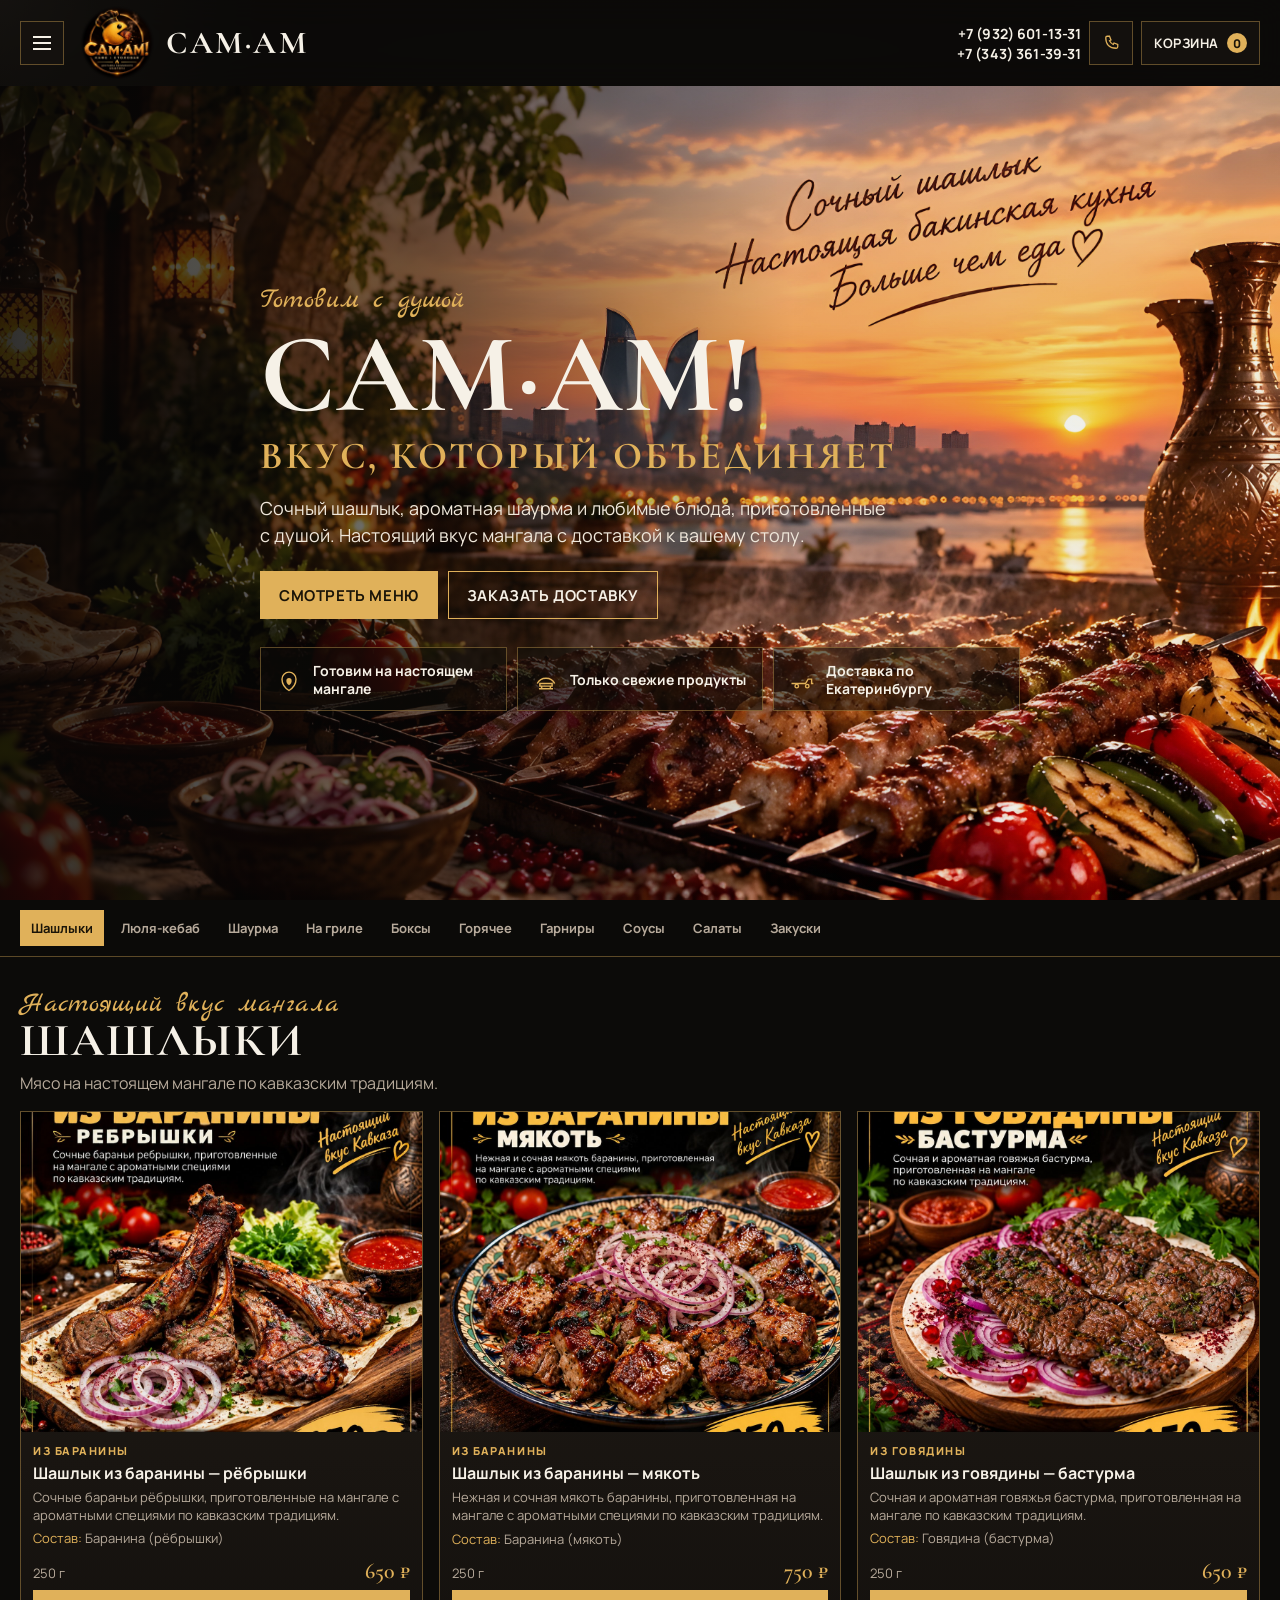
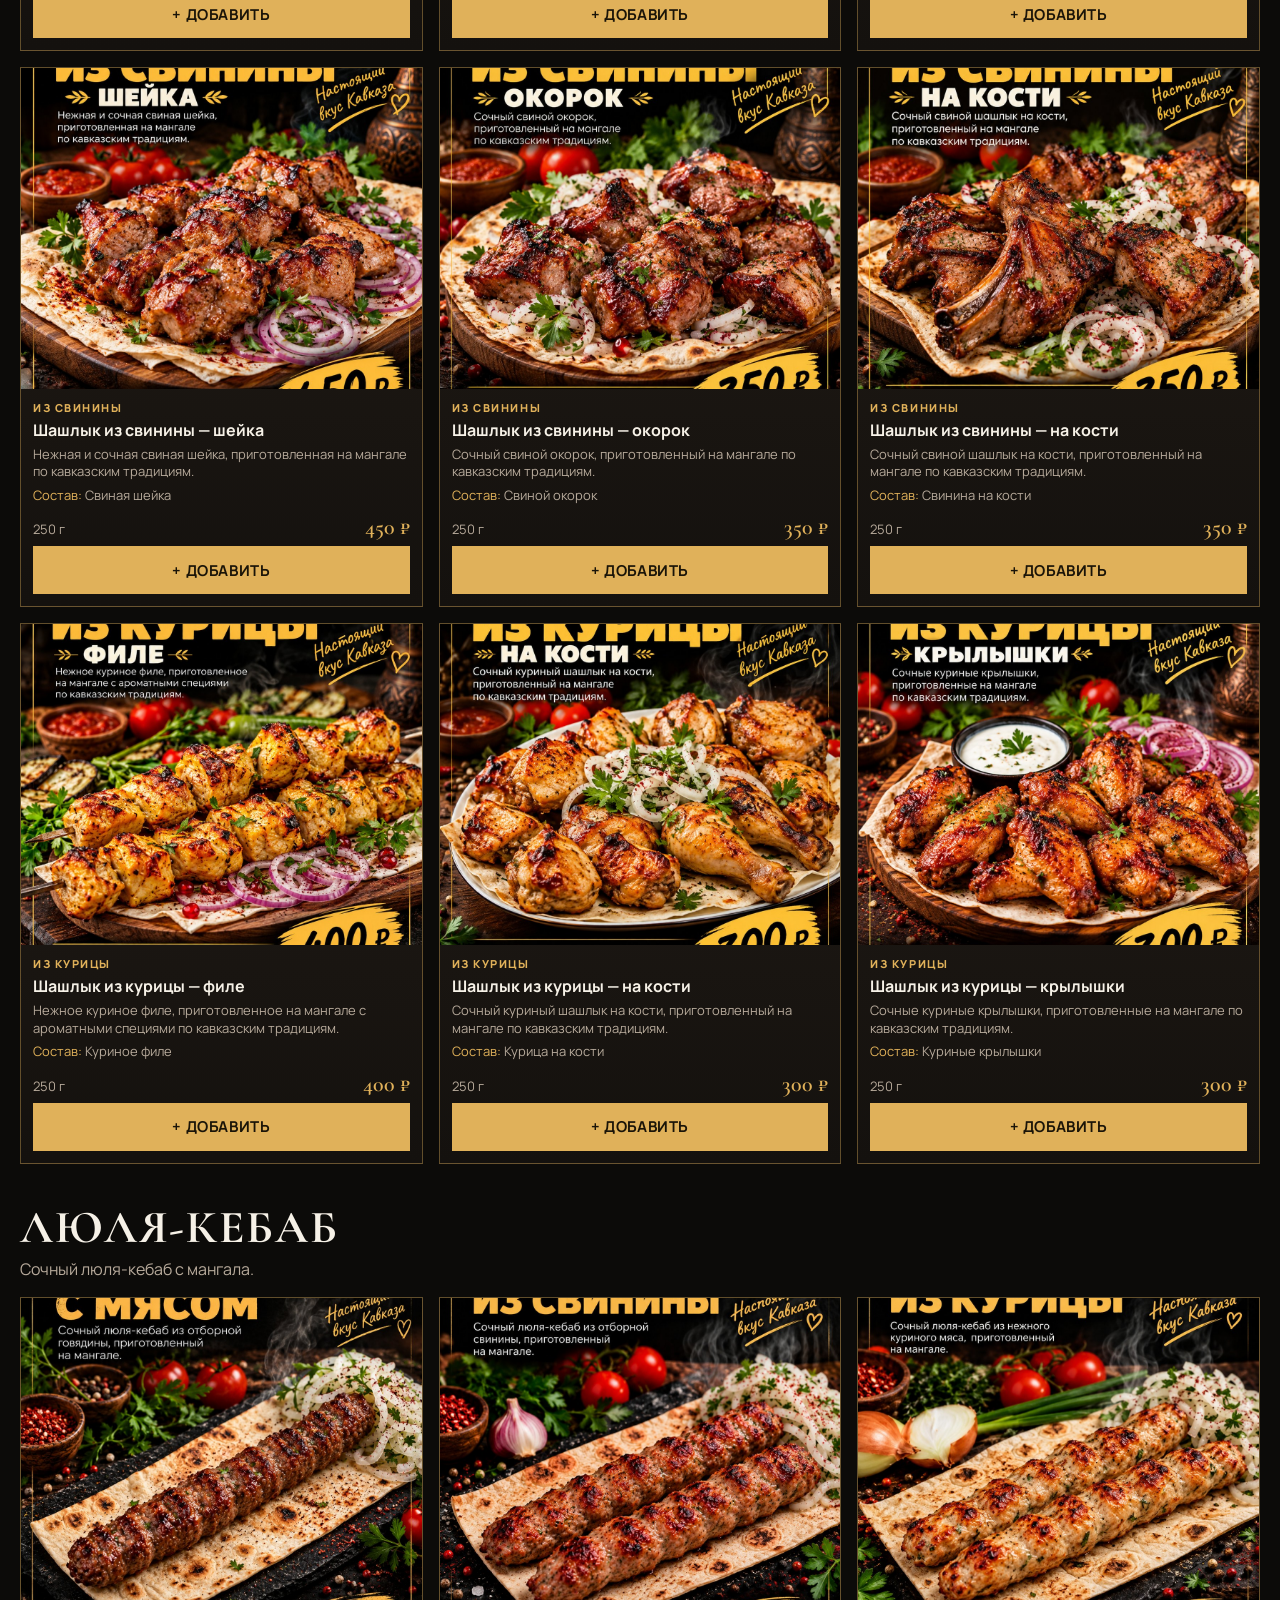
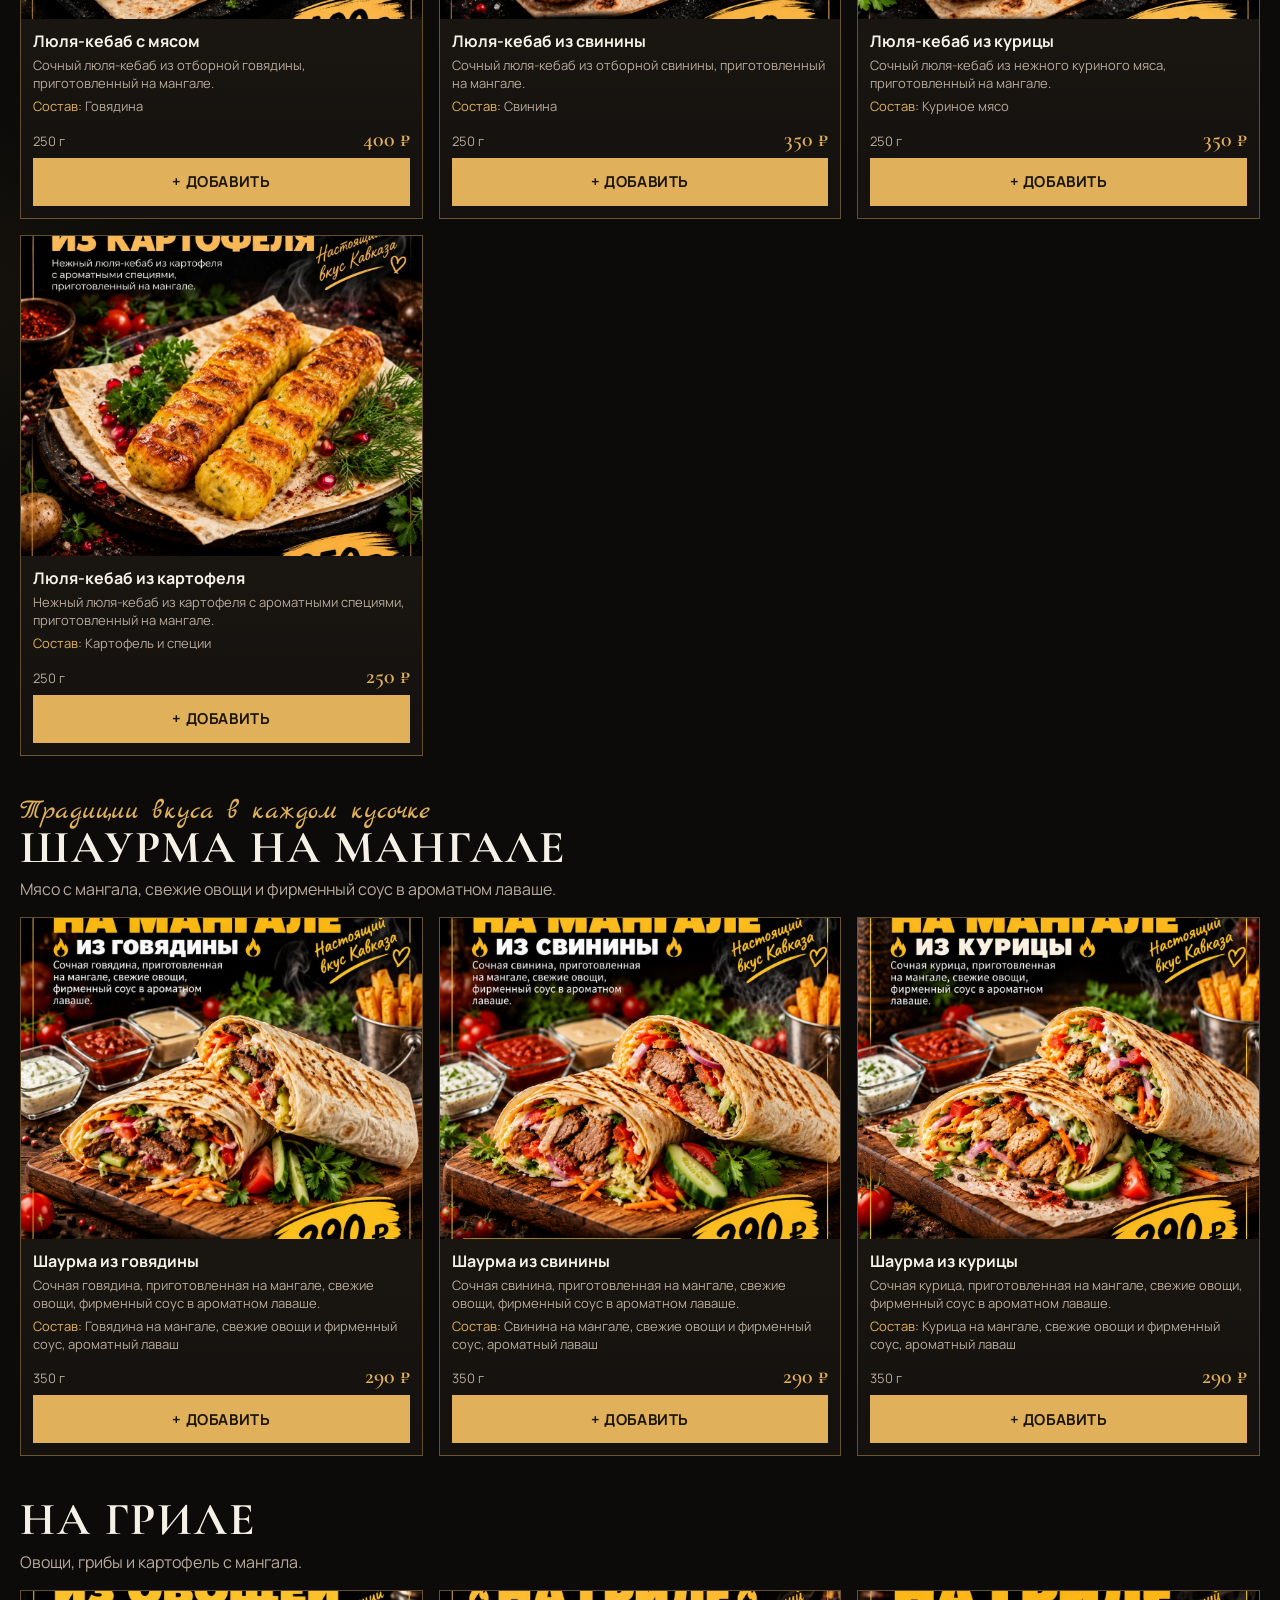
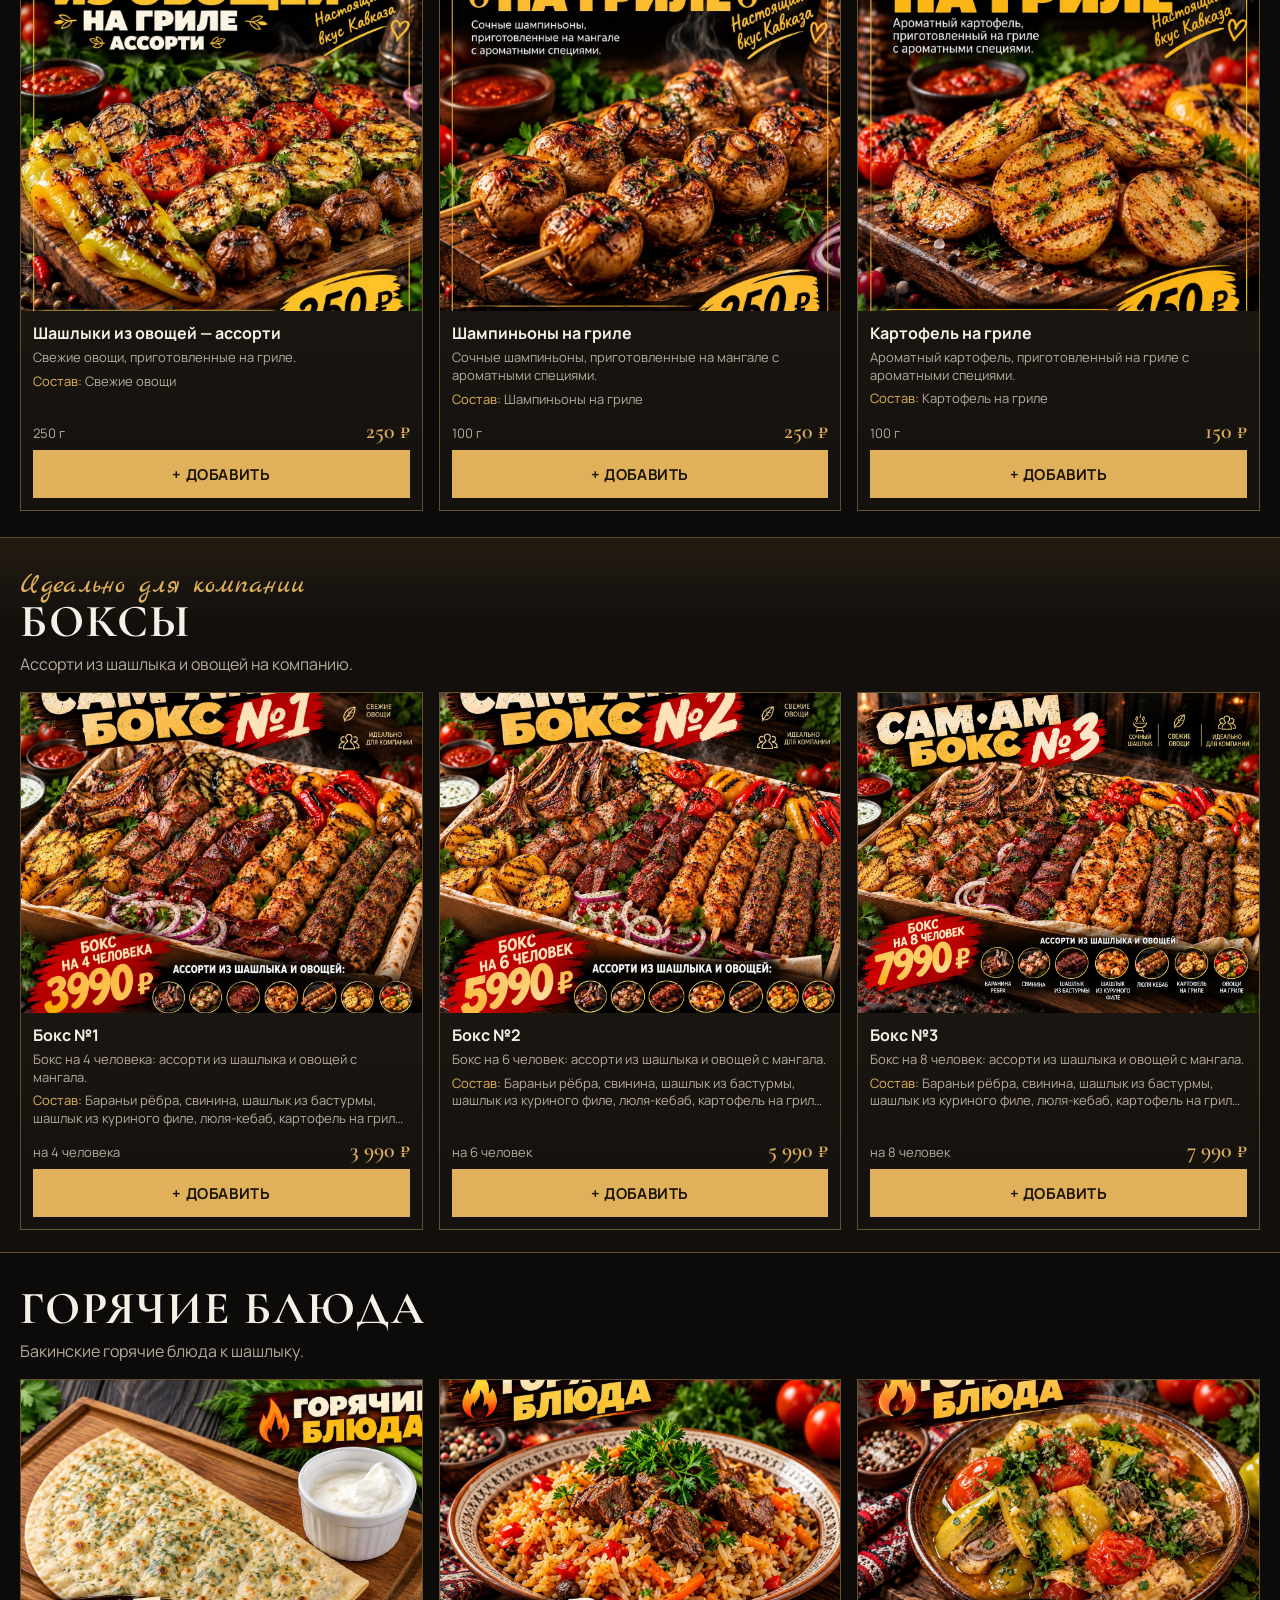
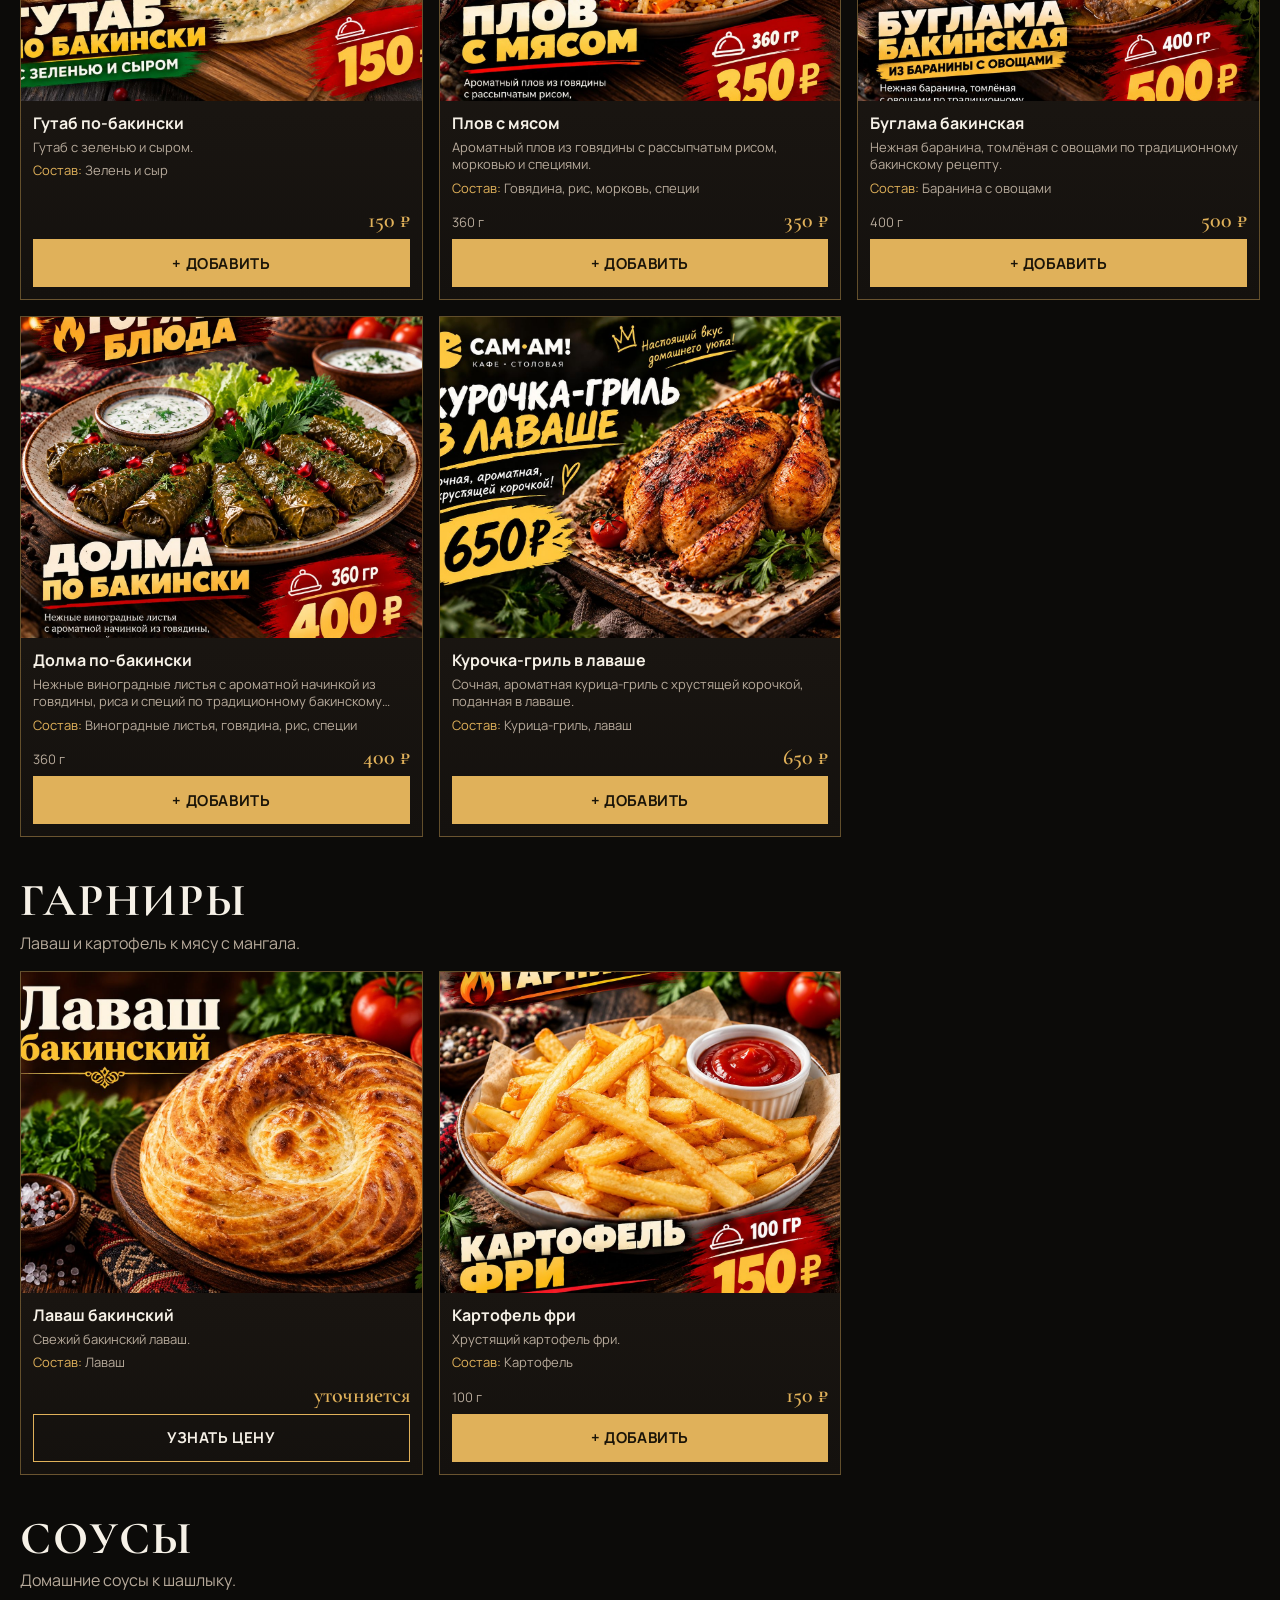
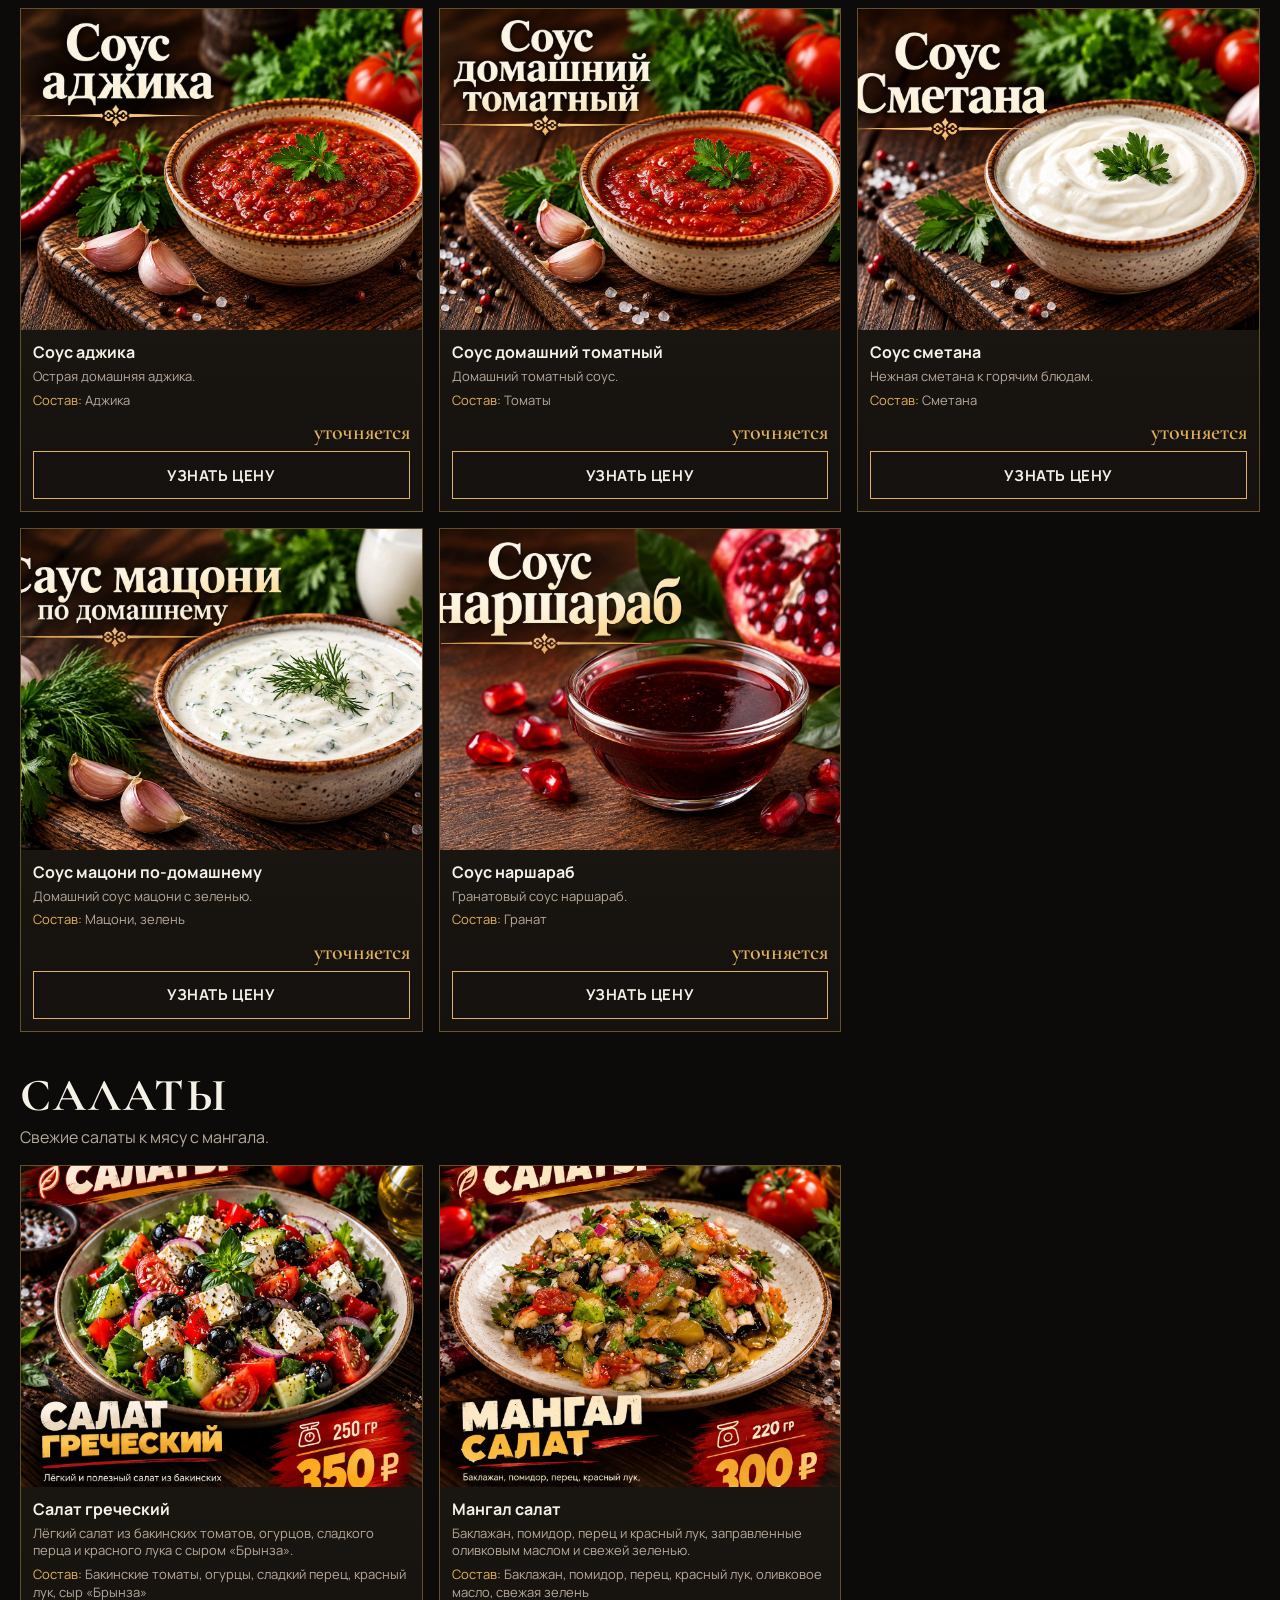
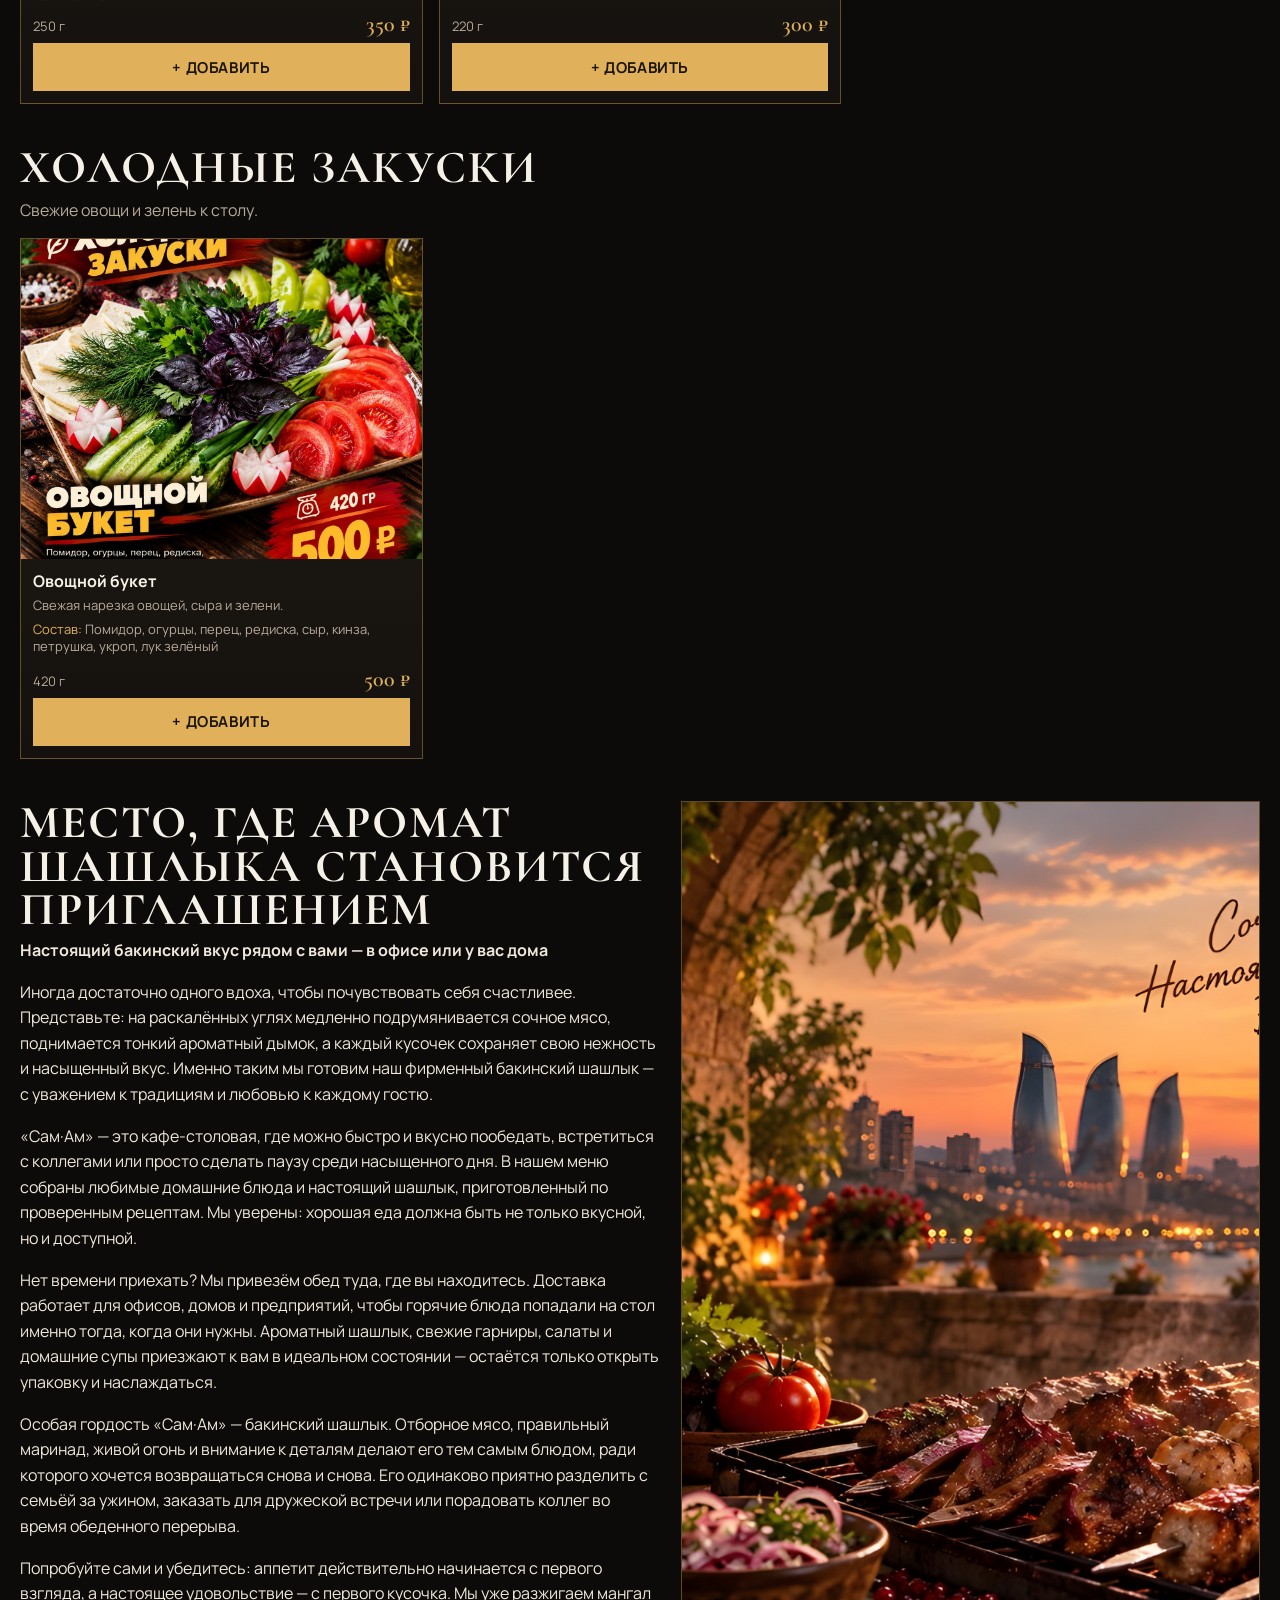
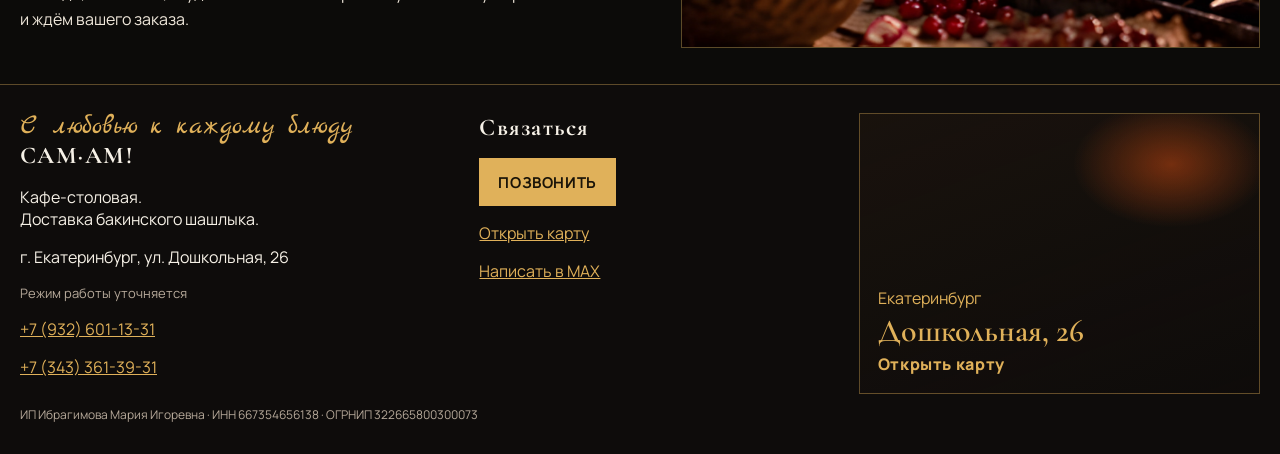
==== commit fe68c9d4: "Добавляет текст письма в блок о кафе и название рядом с логотипом. Co-authored-by: Cursor <cursorage" ====
--- a/index.html
+++ b/index.html
@@ -34,7 +34,8 @@
     <div class="wrap header-inner">
       <button class="menu-btn" id="nav-toggle" type="button" aria-expanded="false" aria-controls="drawer" aria-label="Открыть меню категорий"><span></span></button>
       <a class="brand" href="#top" aria-label="САМ·АМ!">
-        <img class="brand-logo" src="images/logo.png" alt="САМ·АМ! Кафе-столовая. Доставка бакинского шашлыка">
+        <img class="brand-logo" src="images/logo.png" alt="">
+        <span class="brand-name">САМ·АМ</span>
       </a>
       <div class="header-tools">
         <div class="phones" id="phones"></div>
@@ -81,12 +82,13 @@
   <section class="section" id="about">
     <div class="wrap about">
       <div>
-        <p class="script">С любовью к каждому блюду</p>
-        <h2>САМ·АМ! — вкус, который объединяет</h2>
-        <p>Мы любим настоящую кухню, аромат свежеприготовленного мяса и атмосферу тёплого гостеприимства.</p>
-        <p>Готовим сочные шашлыки на мангале, ароматную шаурму, традиционные блюда и закуски, уделяя внимание качеству продуктов и вкусу каждого блюда.</p>
-        <p>Для нас вкусная еда — это больше, чем просто обед. Это повод собраться с близкими, провести время с друзьями и насладиться любимыми блюдами.</p>
-        <p><b>САМ·АМ! — готовим с душой.</b></p>
+        <h2>Место, где аромат шашлыка становится приглашением</h2>
+        <p class="about-kicker">Настоящий бакинский вкус рядом с вами — в офисе или у вас дома</p>
+        <p>Иногда достаточно одного вдоха, чтобы почувствовать себя счастливее. Представьте: на раскалённых углях медленно подрумянивается сочное мясо, поднимается тонкий ароматный дымок, а каждый кусочек сохраняет свою нежность и насыщенный вкус. Именно таким мы готовим наш фирменный бакинский шашлык — с уважением к традициям и любовью к каждому гостю.</p>
+        <p>«Сам·Ам» — это кафе-столовая, где можно быстро и вкусно пообедать, встретиться с коллегами или просто сделать паузу среди насыщенного дня. В нашем меню собраны любимые домашние блюда и настоящий шашлык, приготовленный по проверенным рецептам. Мы уверены: хорошая еда должна быть не только вкусной, но и доступной.</p>
+        <p>Нет времени приехать? Мы привезём обед туда, где вы находитесь. Доставка работает для офисов, домов и предприятий, чтобы горячие блюда попадали на стол именно тогда, когда они нужны. Ароматный шашлык, свежие гарниры, салаты и домашние супы приезжают к вам в идеальном состоянии — остаётся только открыть упаковку и наслаждаться.</p>
+        <p>Особая гордость «Сам·Ам» — бакинский шашлык. Отборное мясо, правильный маринад, живой огонь и внимание к деталям делают его тем самым блюдом, ради которого хочется возвращаться снова и снова. Его одинаково приятно разделить с семьёй за ужином, заказать для дружеской встречи или порадовать коллег во время обеденного перерыва.</p>
+        <p>Попробуйте сами и убедитесь: аппетит действительно начинается с первого взгляда, а настоящее удовольствие — с первого кусочка. Мы уже разжигаем мангал и ждём вашего заказа.</p>
       </div>
       <img src="images/hero.jpg" alt="Шашлык на мангале на фоне бакинского заката">
     </div>
--- a/css/styles.css
+++ b/css/styles.css
@@ -55,7 +55,7 @@
 }
 .skip:focus { top: 12px; }
 
-.wrap { width: min(1180px, calc(100% - 32px)); margin: 0 auto; }
+.wrap { width: min(1560px, calc(100% - 40px)); margin: 0 auto; }
 h1, h2, h3, p { overflow-wrap: break-word; }
 
 .script {
@@ -118,14 +118,16 @@
 .menu-btn[aria-expanded="true"] span::before { top: 0; transform: rotate(45deg); }
 .menu-btn[aria-expanded="true"] span::after { top: 0; transform: rotate(-45deg); }
 
-.brand { display: flex; align-items: center; text-decoration: none; min-width: 0; }
-.brand-logo { height: 78px; width: auto; display: block; }
+.brand { display: flex; align-items: center; gap: 10px; text-decoration: none; min-width: 0; }
+.brand-logo { height: 78px; width: auto; display: block; flex: none; }
 .brand-name {
   font-family: "Cormorant Garamond", "Times New Roman", serif;
   font-weight: 700;
-  letter-spacing: 0.03em;
-  font-size: 26px;
-  line-height: 1;
+  letter-spacing: 0.08em;
+  font-size: 32px;
+  line-height: 0.9;
+  color: var(--cream);
+  white-space: nowrap;
 }
 .brand-sub, .brand-tag {
   display: block;
@@ -160,8 +162,8 @@
   display: flex;
   align-items: center;
   background:
-    linear-gradient(90deg, rgba(8, 7, 6, 0.84) 0%, rgba(8, 7, 6, 0.58) 36%, rgba(8, 7, 6, 0.16) 64%, rgba(8, 7, 6, 0.28) 100%),
-    url("../images/hero.jpg") center 42% / cover no-repeat;
+    linear-gradient(90deg, rgba(8, 7, 6, 0.84) 0%, rgba(8, 7, 6, 0.55) 34%, rgba(8, 7, 6, 0.08) 62%, rgba(8, 7, 6, 0.05) 100%),
+    url("../images/hero.jpg") right top / cover no-repeat;
 }
 .hero-inner { padding: 48px 0 36px; max-width: min(760px, 100%); }
 .hero h1 {
@@ -260,6 +262,15 @@
   line-height: 0.95;
 }
 .lead { margin: 8px 0 0; color: var(--smoke); line-height: 1.5; }
+.eyebrow {
+  margin: 0;
+  color: var(--gold);
+  font-size: 11px;
+  font-weight: 800;
+  letter-spacing: 0.14em;
+  text-transform: uppercase;
+  line-height: 1.2;
+}
 .group-title {
   margin: 18px 0 10px;
   font-family: "Cormorant Garamond", "Times New Roman", serif;
@@ -296,7 +307,7 @@
   color: inherit;
 }
 .card:hover { border-color: var(--gold); }
-.card-photo { aspect-ratio: 1 / 0.86; overflow: hidden; background: #2a2118; }
+.card-photo { aspect-ratio: 5 / 4; overflow: hidden; background: #2a2118; }
 .card-photo img { width: 100%; height: 100%; object-fit: cover; }
 .card-body { padding: 12px; display: flex; flex-direction: column; gap: 6px; flex: 1; }
 .card h3 { margin: 0; font-size: 16px; line-height: 1.25; }
@@ -447,7 +458,9 @@
 .product h3 { margin: 0; font-family: "Cormorant Garamond", "Times New Roman", serif; font-size: 32px; letter-spacing: 0.03em; text-transform: uppercase; }
 .product .price { font-family: "Cormorant Garamond", "Times New Roman", serif; color: var(--gold); font-size: 32px; }
 
-.about { display: grid; gap: 18px; align-items: center; padding-bottom: 20px; }
+.about { display: grid; gap: 22px; align-items: start; padding-bottom: 28px; }
+.about-kicker { margin: 0 0 4px; color: var(--gold); font-weight: 700; line-height: 1.45; }
+.about h2 { max-width: 18em; }
 .about img { width: 100%; height: min(420px, 62vw); object-fit: cover; object-position: center 40%; border: 1px solid var(--gold-soft); }
 .about p { line-height: 1.6; color: #efe7da; }
 
@@ -489,6 +502,7 @@
   .wrap { width: min(1180px, calc(100% - 24px)); }
   .brand-sub, .brand-tag, .phones, .cart-label { display: none; }
   .brand-logo { height: 48px; }
+  .brand-name { font-size: 22px; letter-spacing: 0.05em; }
   .header-inner, .header-tools { gap: 8px; }
   .cart-btn, .icon-btn { padding: 0 10px; }
   .script { font-size: 22px; }
@@ -533,25 +547,27 @@
   .hero-actions .btn { width: auto; }
   .perks { grid-template-columns: repeat(3, 1fr); }
 }
-@media (min-width: 700px) and (max-width: 1099px) {
+@media (min-width: 720px) {
   .grid { grid-template-columns: repeat(2, minmax(0, 1fr)); gap: 14px; }
   .grid.boxes { grid-template-columns: repeat(2, minmax(0, 1fr)); }
 }
-@media (max-width: 699px) {
-  .grid, .grid.boxes { grid-template-columns: 1fr; }
+@media (min-width: 1100px) {
+  .grid { grid-template-columns: repeat(3, minmax(0, 1fr)); gap: 16px; }
+  .grid.boxes { grid-template-columns: repeat(3, minmax(0, 1fr)); }
 }
 @media (min-width: 801px) {
-  .about { grid-template-columns: 1.1fr 0.9fr; }
+  .about { grid-template-columns: 1.05fr 0.95fr; align-items: stretch; }
   .footer-grid { grid-template-columns: 1.1fr 0.9fr 1fr; }
   .product { grid-template-columns: 0.9fr 1.1fr; align-items: start; }
   .about img { height: 100%; min-height: 320px; }
 }
-@media (min-width: 1100px) {
-  .grid { grid-template-columns: repeat(3, minmax(0, 1fr)); gap: 16px; }
+@media (min-width: 1440px) {
+  .grid { grid-template-columns: repeat(4, minmax(0, 1fr)); }
   .grid.boxes { grid-template-columns: repeat(3, minmax(0, 1fr)); }
 }
 @media (max-width: 380px) {
   .brand-logo { height: 42px; }
+  .brand-name { font-size: 18px; }
   .menu-btn, .icon-btn, .cart-btn { min-width: 40px; height: 40px; }
   .hero h1 { font-size: 40px; }
   .meta b { font-size: 20px; }
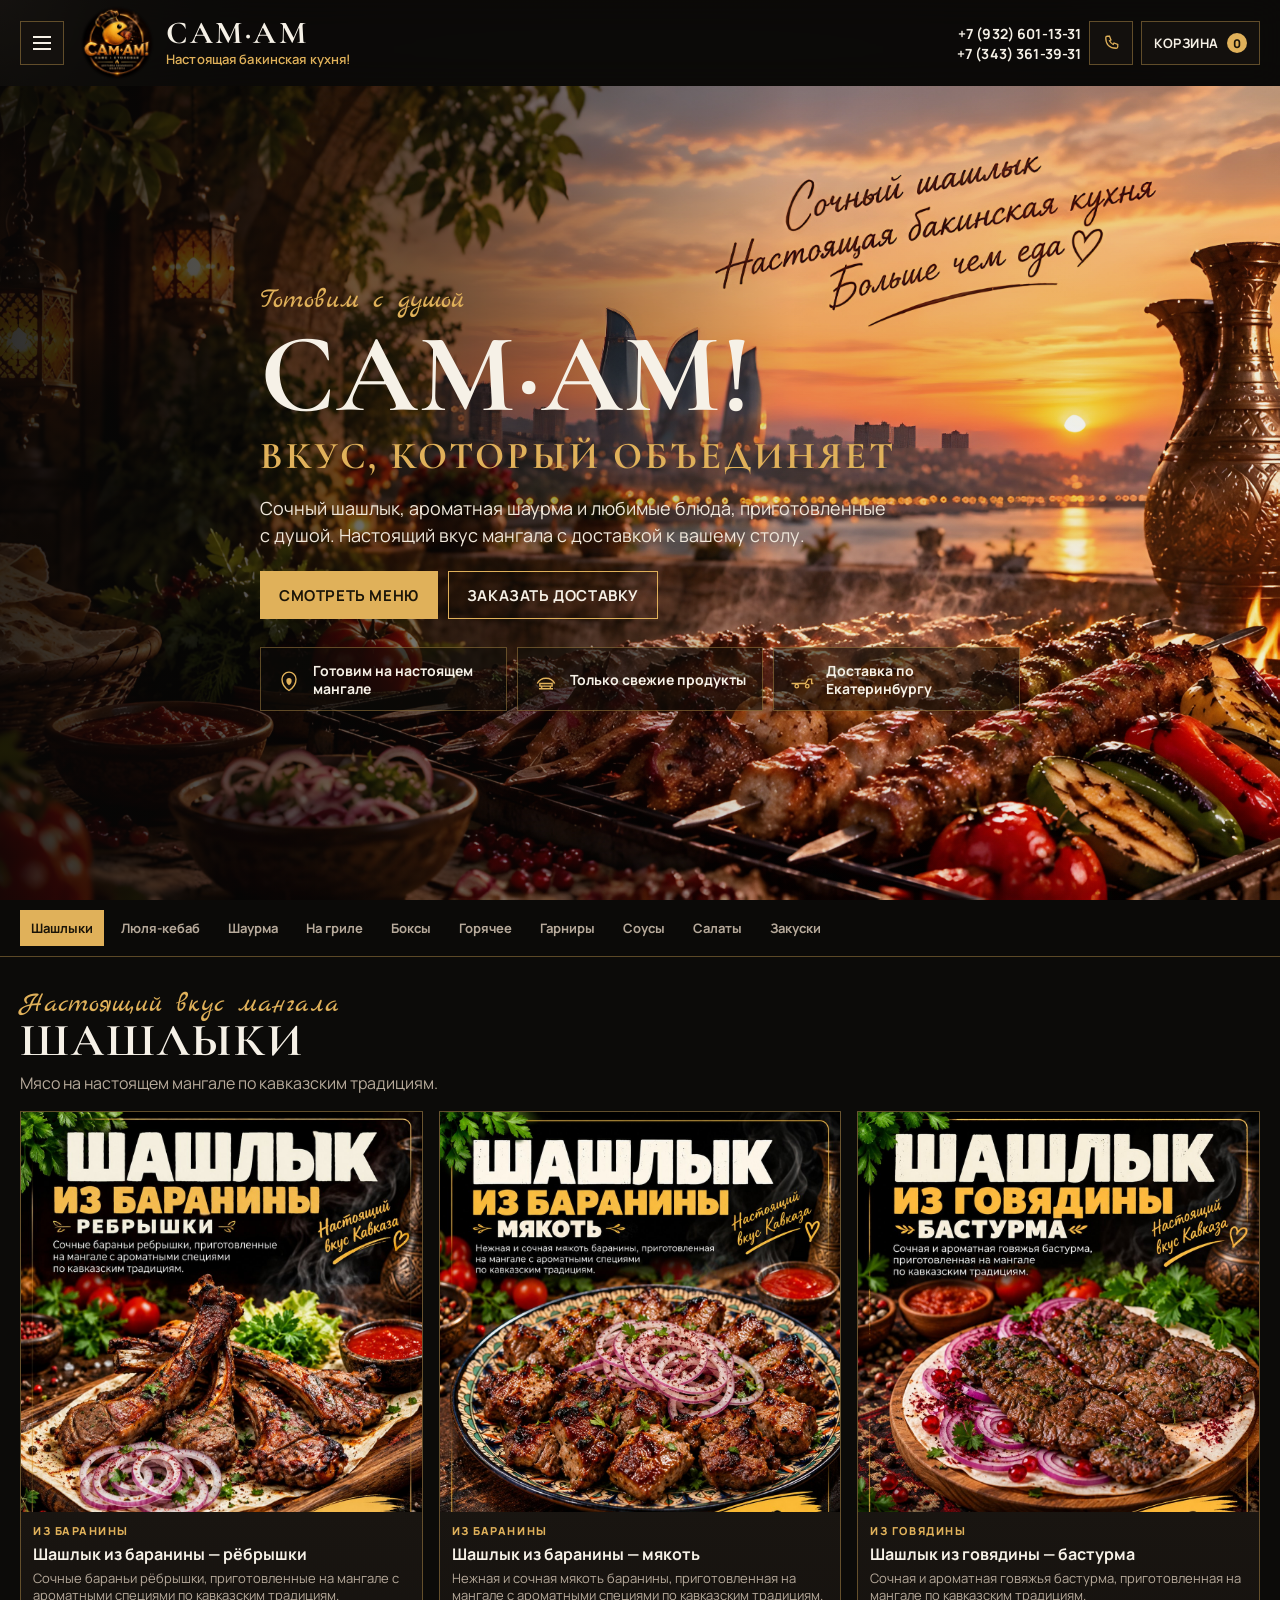
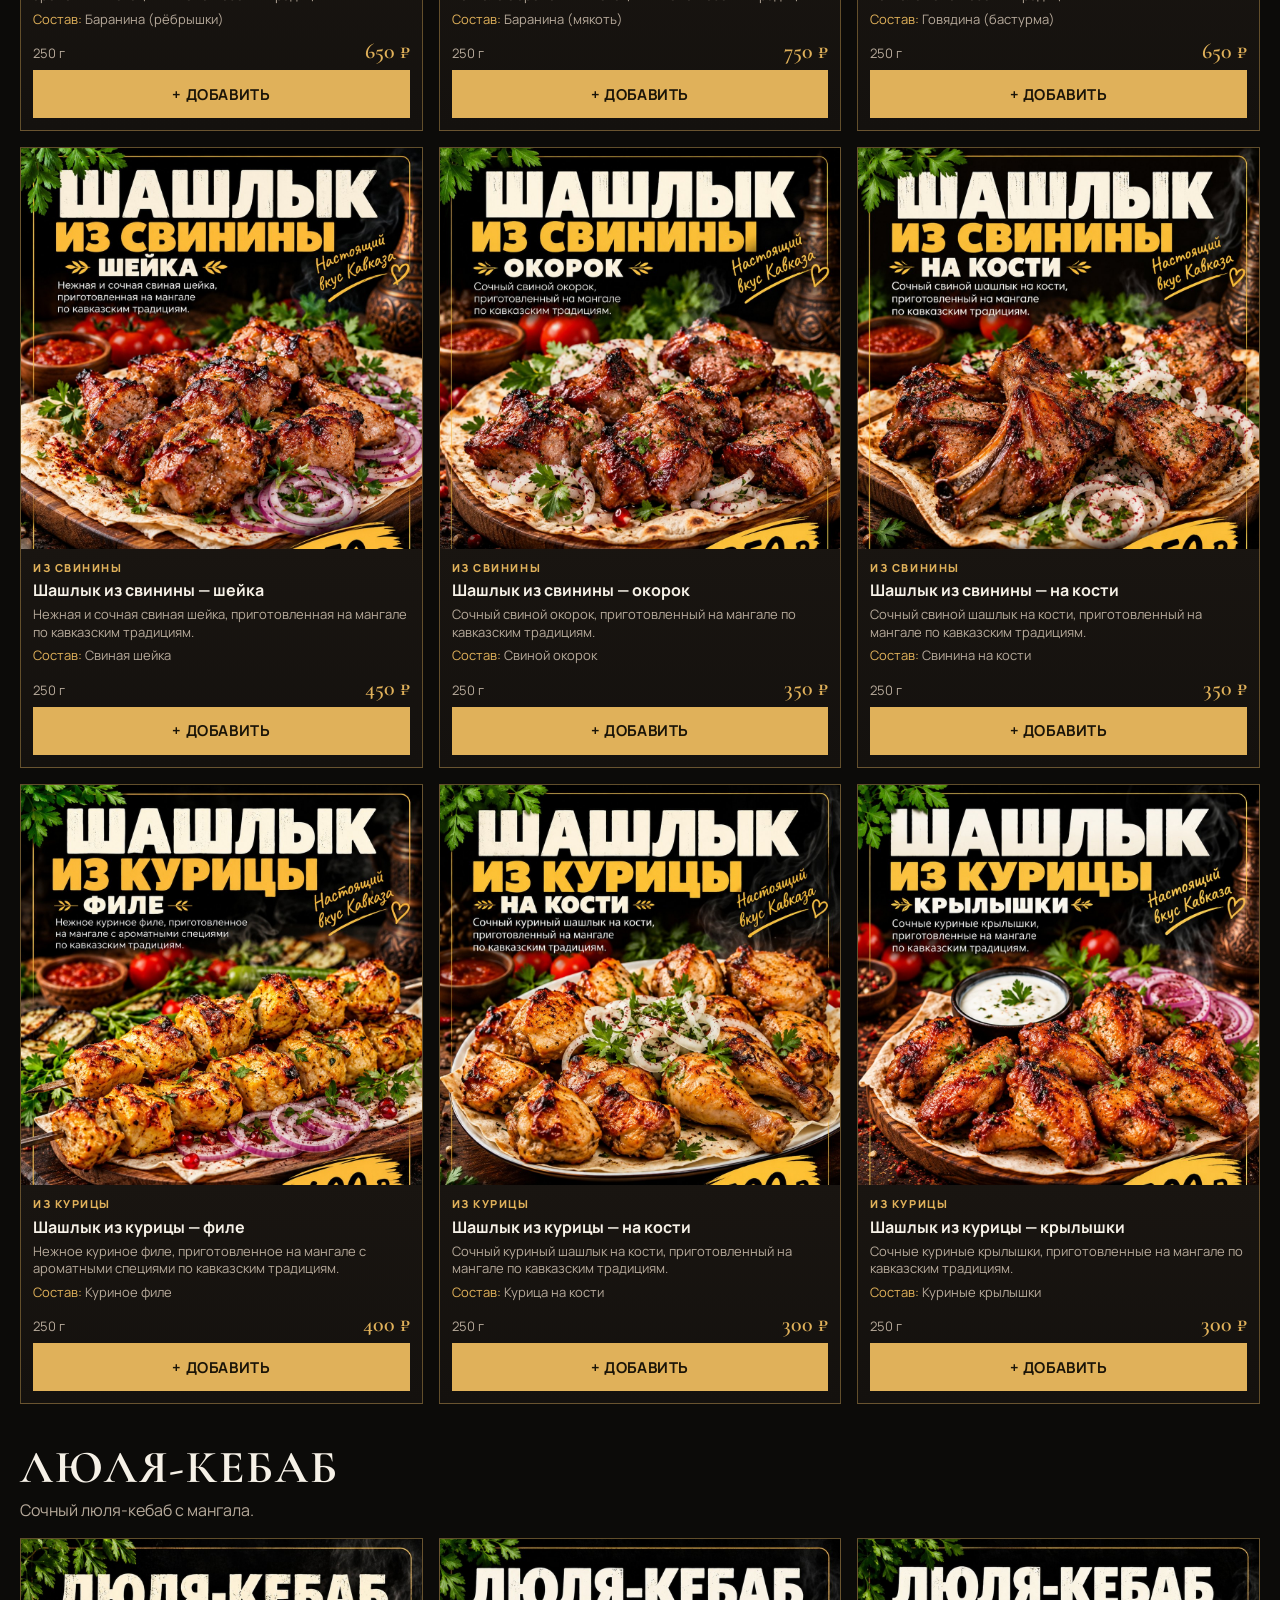
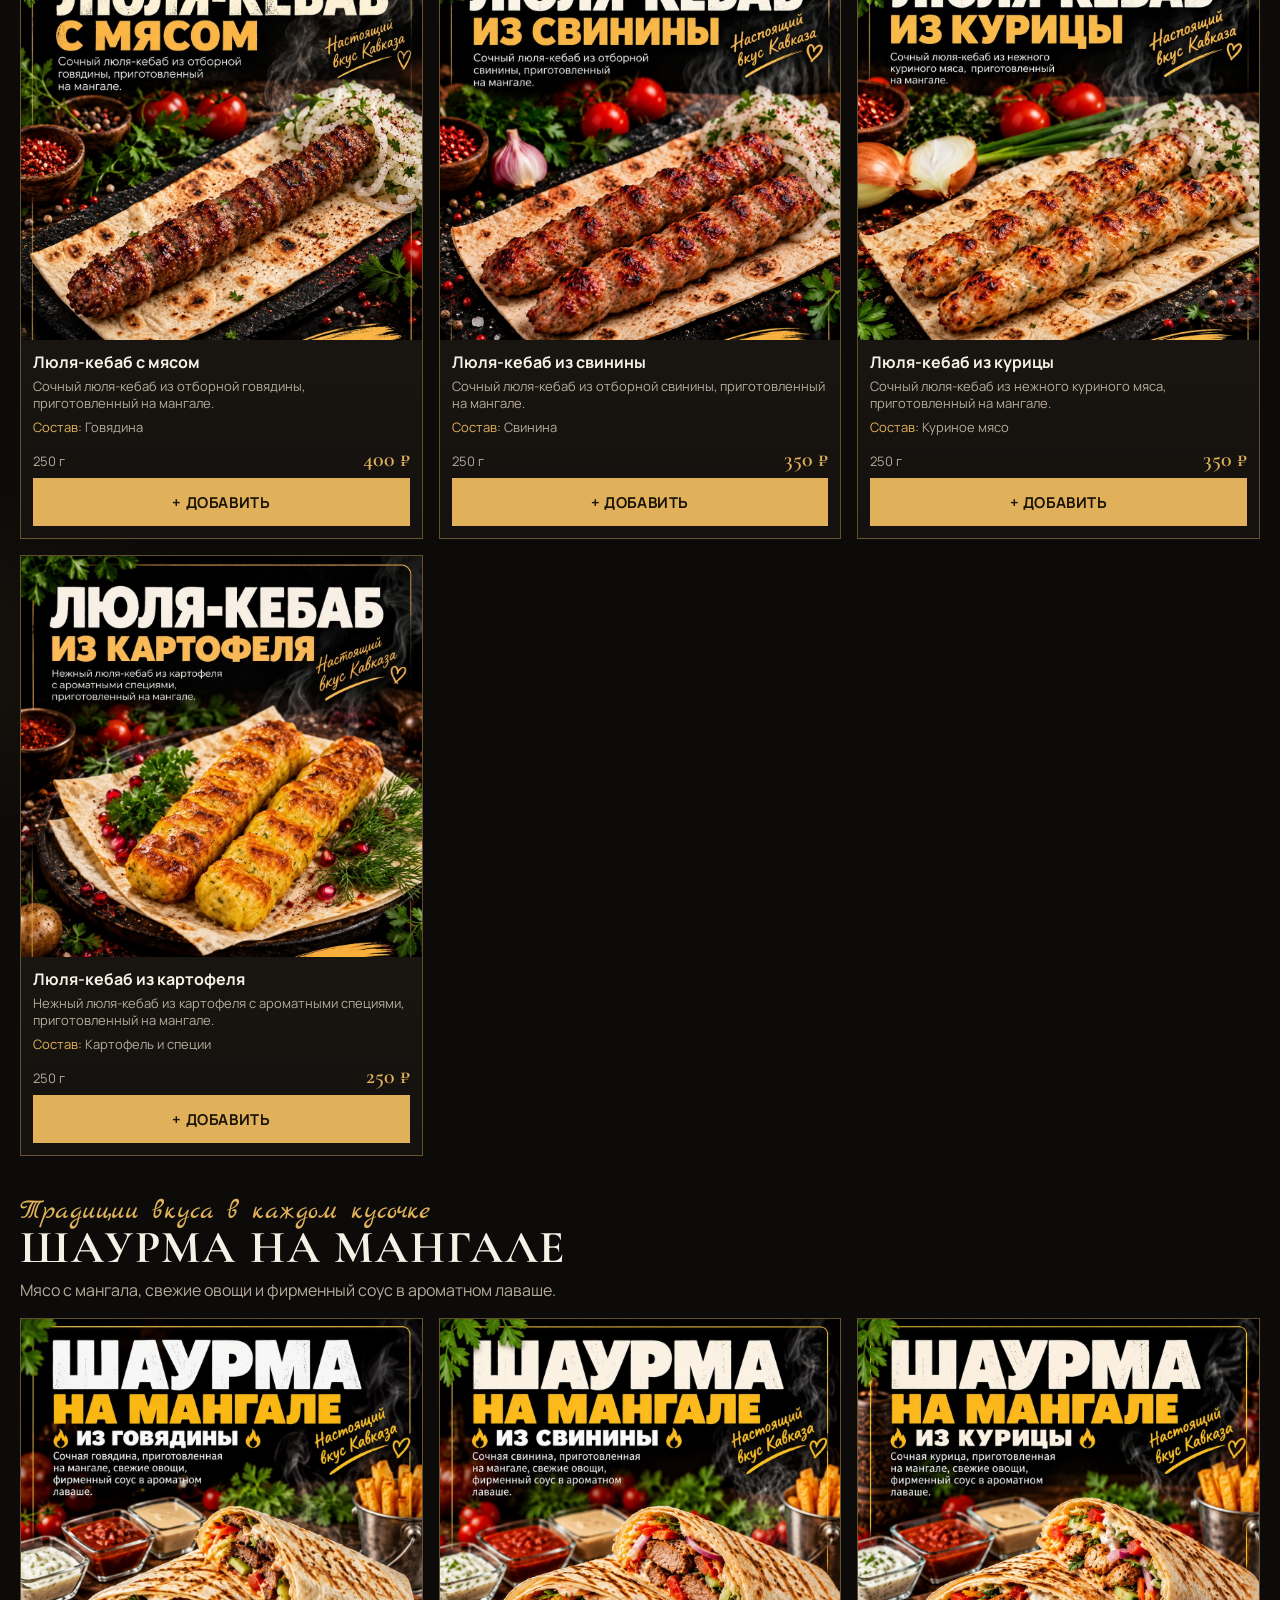
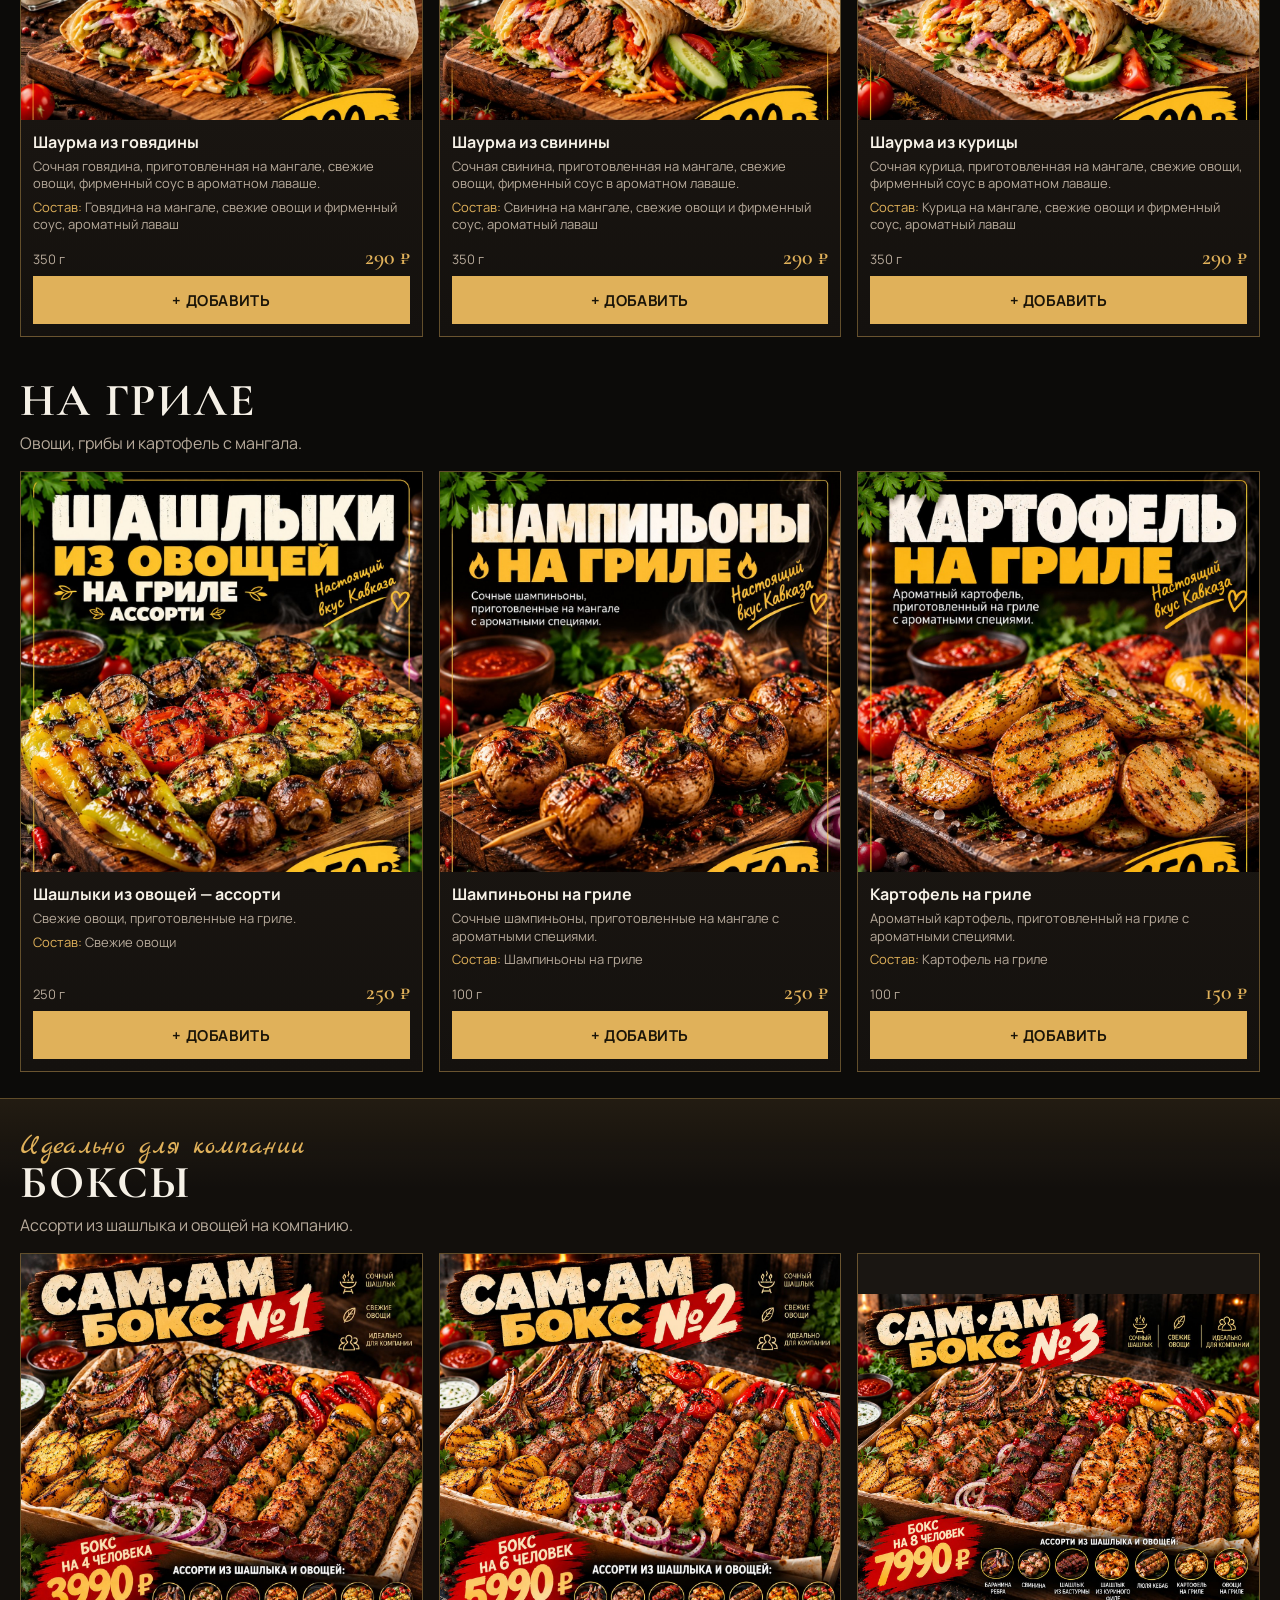
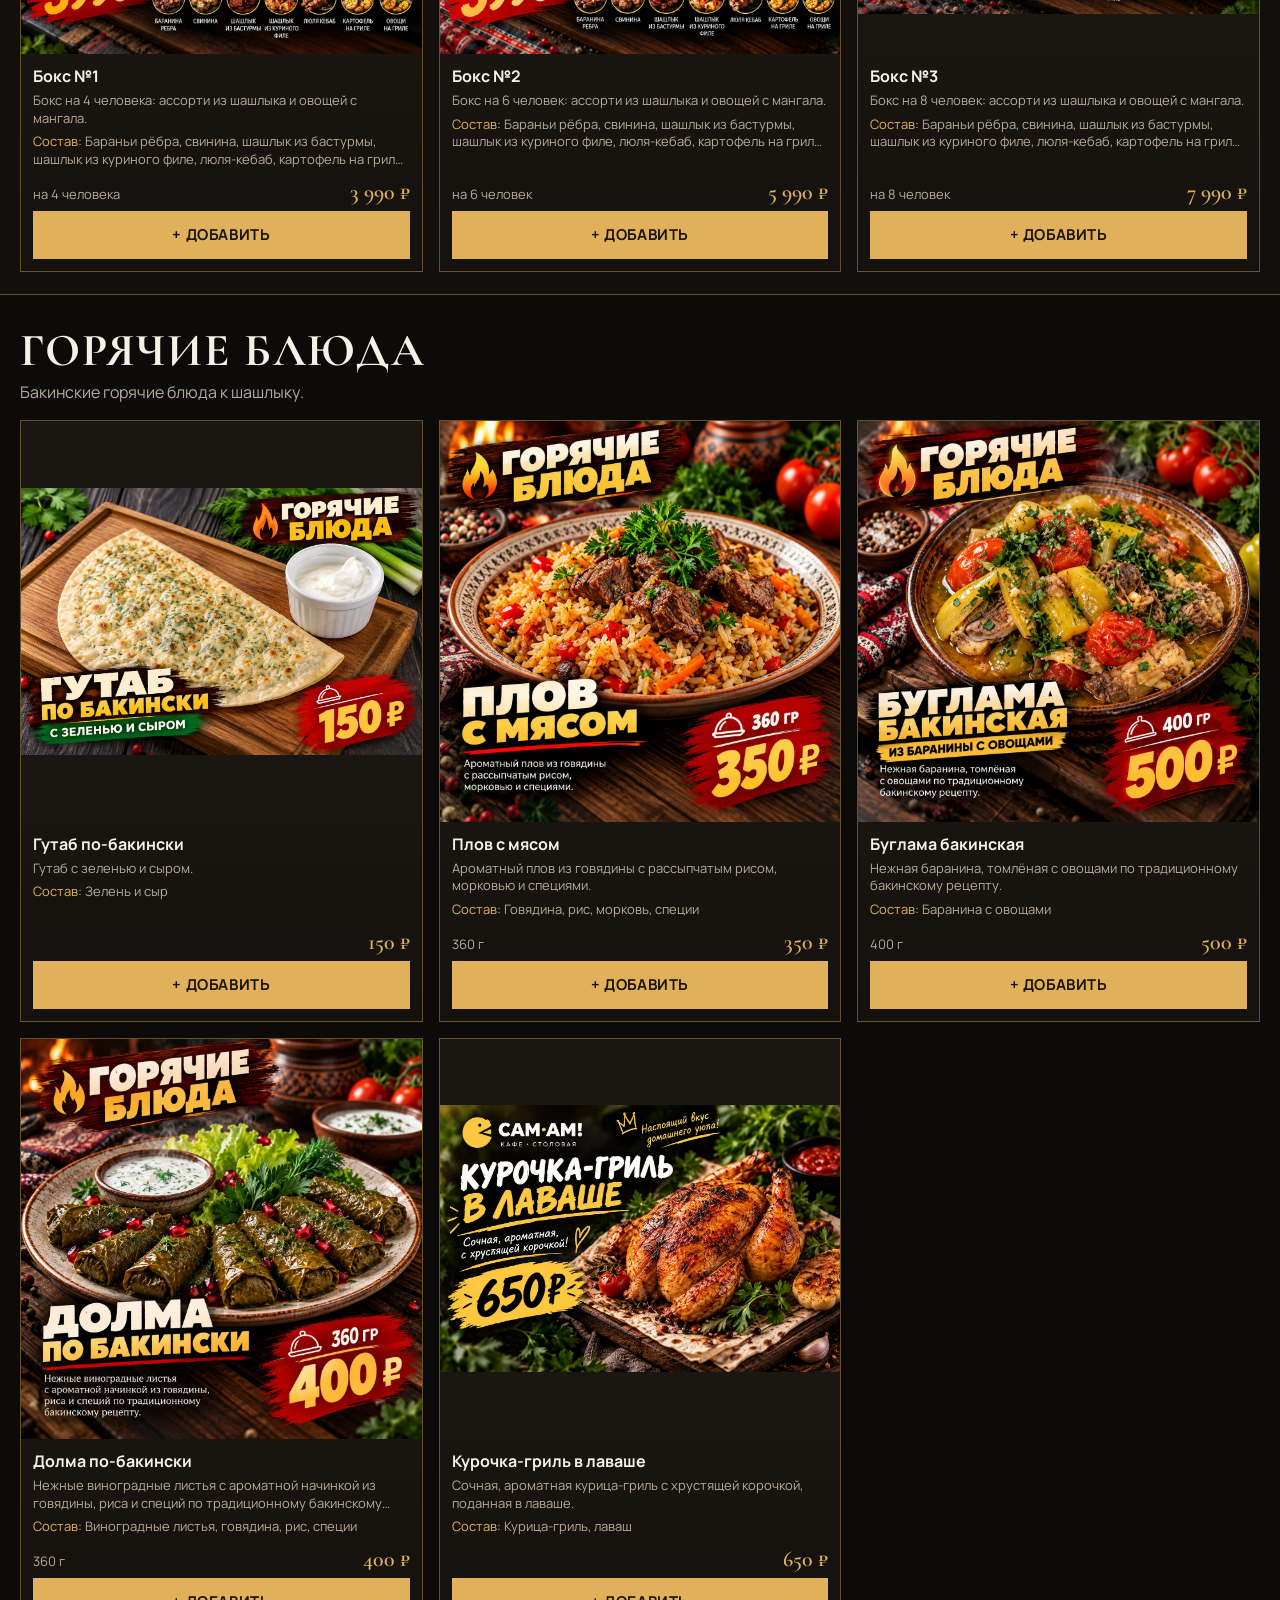
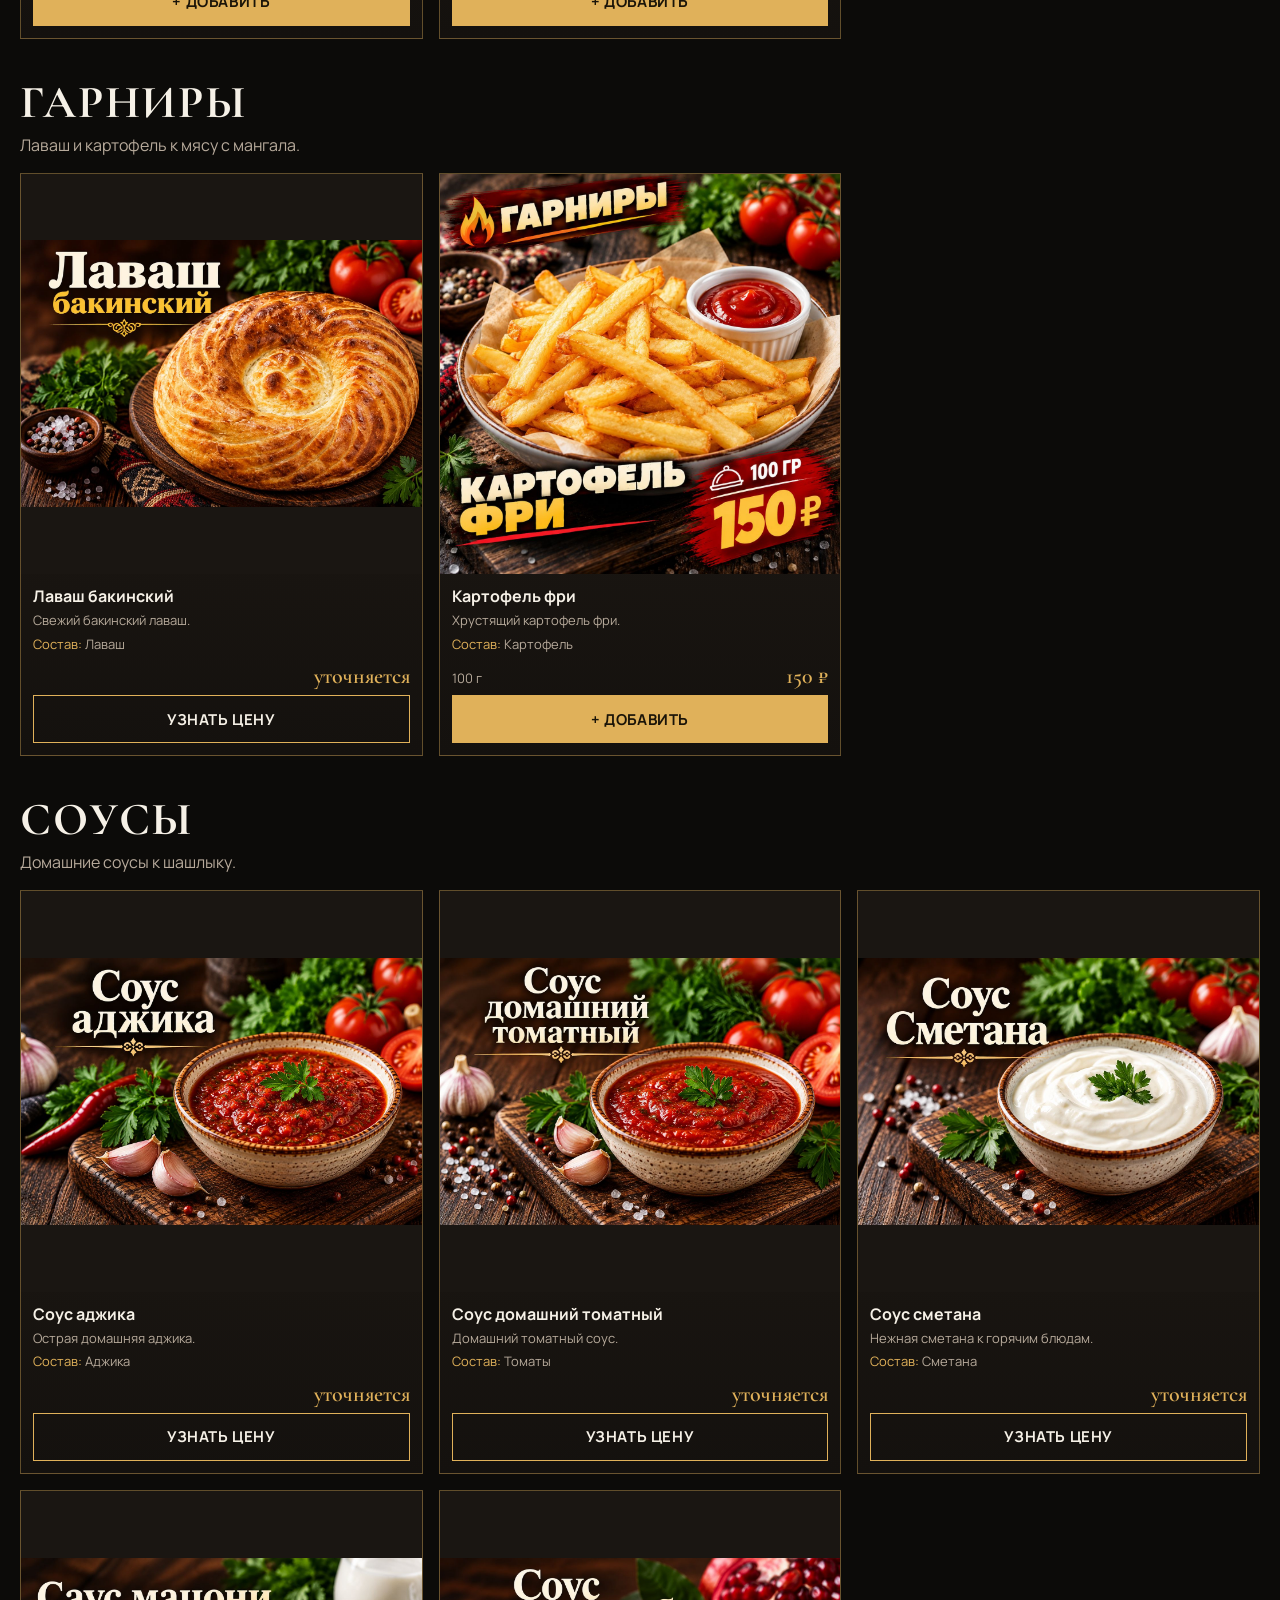
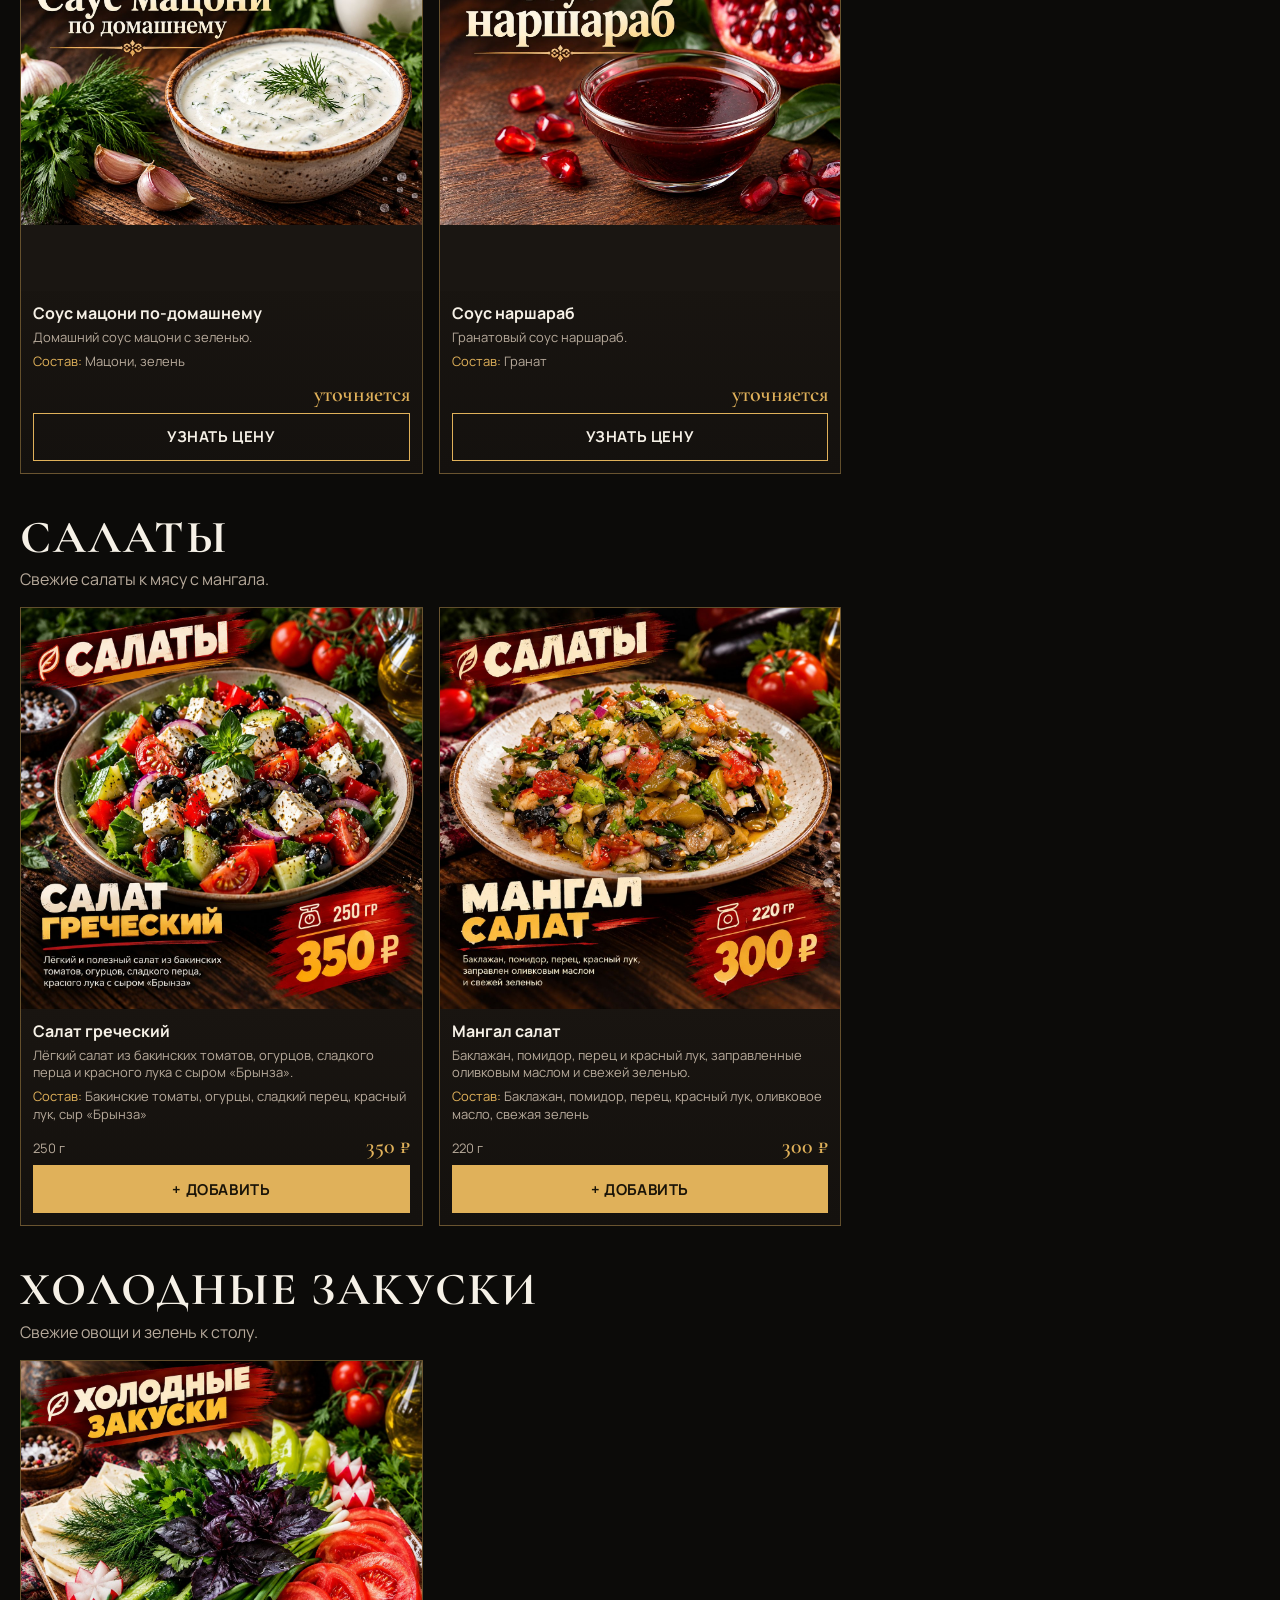
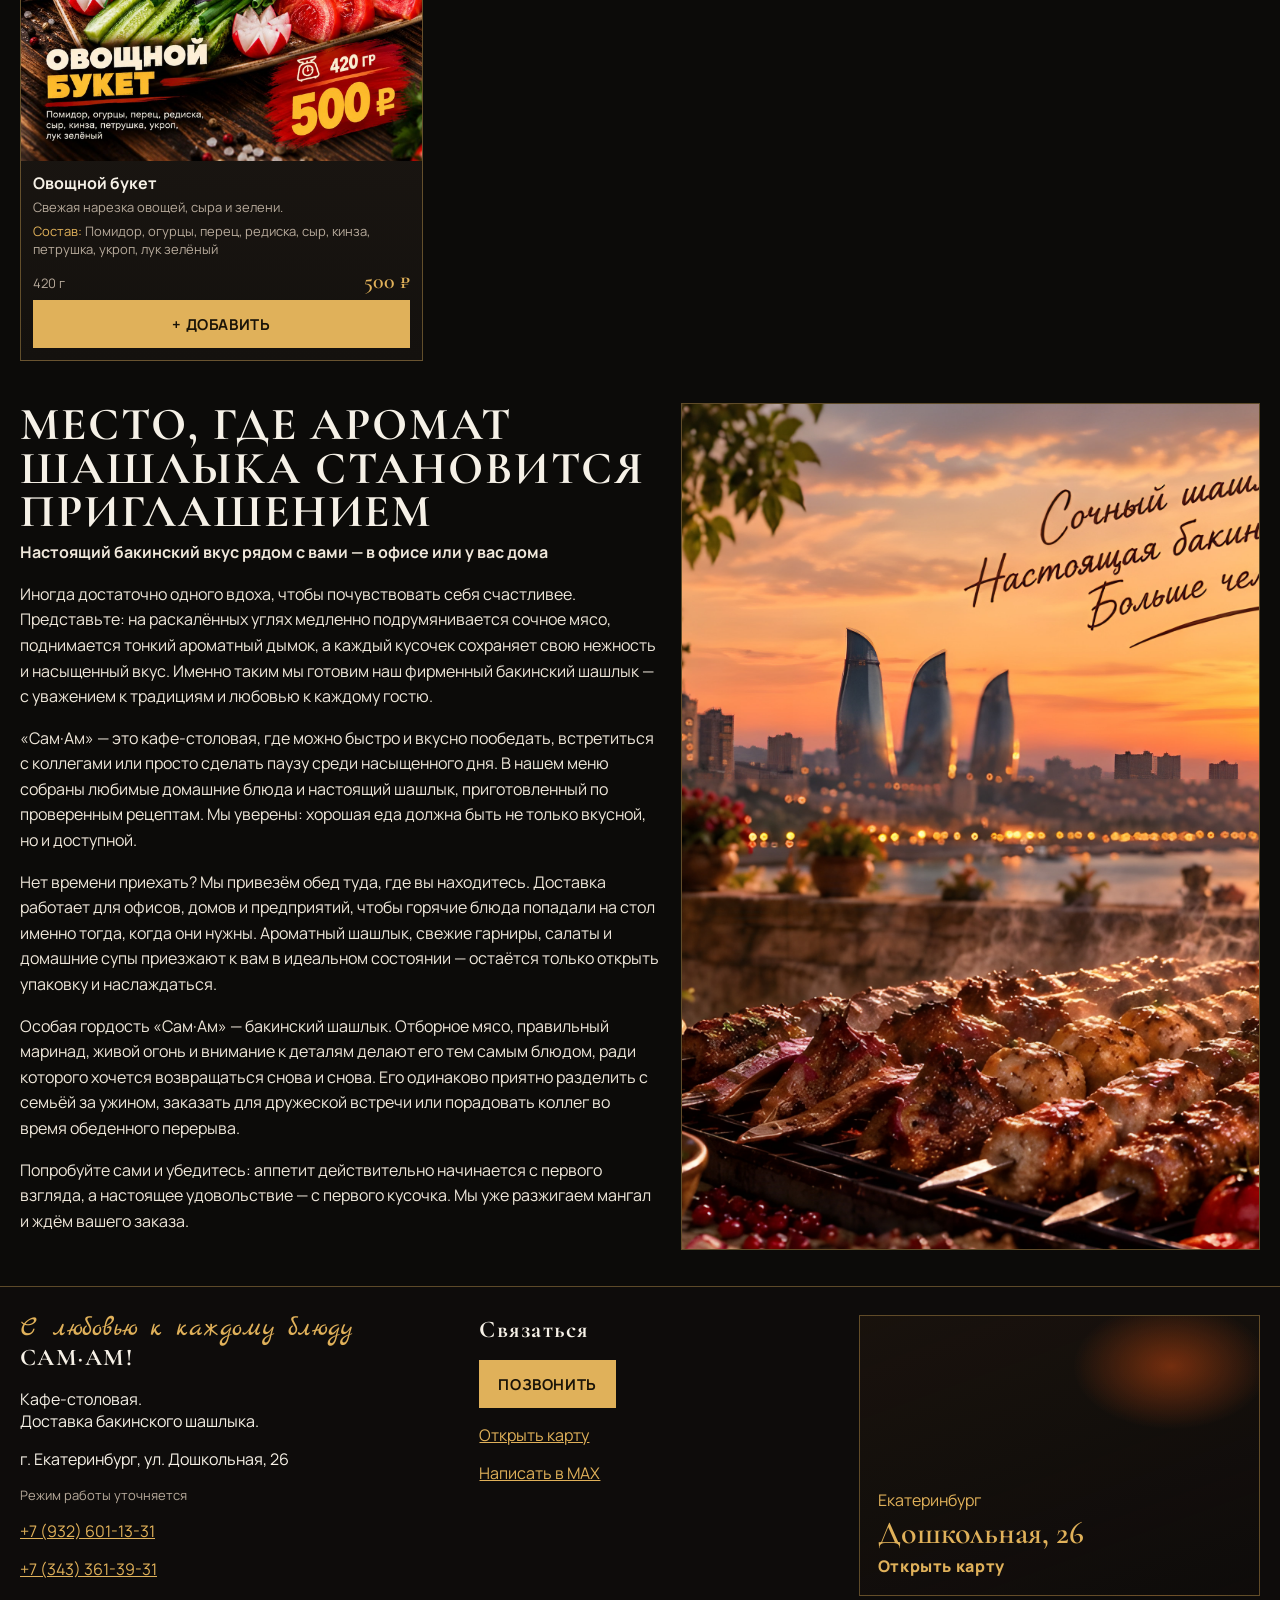
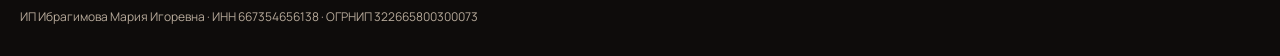
==== commit eb03ac07: "Добавляет подпись у логотипа и показывает плакаты блюд целиком. Co-authored-by: Cursor <cursoragent@" ====
--- a/index.html
+++ b/index.html
@@ -33,9 +33,12 @@
   <header class="header" id="header">
     <div class="wrap header-inner">
       <button class="menu-btn" id="nav-toggle" type="button" aria-expanded="false" aria-controls="drawer" aria-label="Открыть меню категорий"><span></span></button>
-      <a class="brand" href="#top" aria-label="САМ·АМ!">
+      <a class="brand" href="#top" aria-label="САМ·АМ! Настоящая бакинская кухня">
         <img class="brand-logo" src="images/logo.png" alt="">
-        <span class="brand-name">САМ·АМ</span>
+        <span class="brand-copy">
+          <span class="brand-name">САМ·АМ</span>
+          <span class="brand-line">Настоящая бакинская кухня!</span>
+        </span>
       </a>
       <div class="header-tools">
         <div class="phones" id="phones"></div>
@@ -90,7 +93,9 @@
         <p>Особая гордость «Сам·Ам» — бакинский шашлык. Отборное мясо, правильный маринад, живой огонь и внимание к деталям делают его тем самым блюдом, ради которого хочется возвращаться снова и снова. Его одинаково приятно разделить с семьёй за ужином, заказать для дружеской встречи или порадовать коллег во время обеденного перерыва.</p>
         <p>Попробуйте сами и убедитесь: аппетит действительно начинается с первого взгляда, а настоящее удовольствие — с первого кусочка. Мы уже разжигаем мангал и ждём вашего заказа.</p>
       </div>
-      <img src="images/hero.jpg" alt="Шашлык на мангале на фоне бакинского заката">
+      <div class="about-photo">
+        <img src="images/hero.jpg" alt="Шашлык на мангале на фоне бакинского заката">
+      </div>
     </div>
   </section>
 
--- a/css/styles.css
+++ b/css/styles.css
@@ -128,6 +128,14 @@
   line-height: 0.9;
   color: var(--cream);
   white-space: nowrap;
+}
+.brand-copy { display: flex; flex-direction: column; gap: 4px; min-width: 0; }
+.brand-line {
+  color: var(--gold);
+  font-size: 13px;
+  font-weight: 600;
+  letter-spacing: 0.01em;
+  line-height: 1.2;
 }
 .brand-sub, .brand-tag {
   display: block;
@@ -307,8 +315,8 @@
   color: inherit;
 }
 .card:hover { border-color: var(--gold); }
-.card-photo { aspect-ratio: 5 / 4; overflow: hidden; background: #2a2118; }
-.card-photo img { width: 100%; height: 100%; object-fit: cover; }
+.card-photo { aspect-ratio: 1 / 1; overflow: hidden; background: #1a1612; display: grid; }
+.card-photo img { width: 100%; height: 100%; object-fit: contain; object-position: center; }
 .card-body { padding: 12px; display: flex; flex-direction: column; gap: 6px; flex: 1; }
 .card h3 { margin: 0; font-size: 16px; line-height: 1.25; }
 .desc, .comp { margin: 0; color: var(--smoke); font-size: 13px; line-height: 1.35; }
@@ -454,14 +462,29 @@
 }
 
 .product { display: grid; gap: 16px; }
-.product img { width: 100%; max-height: 360px; object-fit: cover; }
+.product img { width: 100%; max-height: 520px; object-fit: contain; background: #1a1612; }
 .product h3 { margin: 0; font-family: "Cormorant Garamond", "Times New Roman", serif; font-size: 32px; letter-spacing: 0.03em; text-transform: uppercase; }
 .product .price { font-family: "Cormorant Garamond", "Times New Roman", serif; color: var(--gold); font-size: 32px; }
 
 .about { display: grid; gap: 22px; align-items: start; padding-bottom: 28px; }
 .about-kicker { margin: 0 0 4px; color: var(--gold); font-weight: 700; line-height: 1.45; }
 .about h2 { max-width: 18em; }
-.about img { width: 100%; height: min(420px, 62vw); object-fit: cover; object-position: center 40%; border: 1px solid var(--gold-soft); }
+.about-photo {
+  min-height: 280px;
+  height: 100%;
+  overflow: hidden;
+  border: 1px solid var(--gold-soft);
+  background: #120f0c;
+}
+.about-photo img {
+  width: 100%;
+  height: 100%;
+  min-height: 280px;
+  object-fit: cover;
+  object-position: center 42%;
+  transform: scale(1.08);
+  transform-origin: center 40%;
+}
 .about p { line-height: 1.6; color: #efe7da; }
 
 .footer { border-top: 1px solid var(--gold-soft); padding: 28px 0 18px; background: rgba(16, 14, 12, 0.78); }
@@ -503,6 +526,7 @@
   .brand-sub, .brand-tag, .phones, .cart-label { display: none; }
   .brand-logo { height: 48px; }
   .brand-name { font-size: 22px; letter-spacing: 0.05em; }
+  .brand-line { font-size: 11px; }
   .header-inner, .header-tools { gap: 8px; }
   .cart-btn, .icon-btn { padding: 0 10px; }
   .script { font-size: 22px; }
@@ -526,9 +550,8 @@
   .perk strong { font-size: 13px; }
   .section { padding: 26px 0 4px; }
   .section, .group-title, .card { scroll-margin-top: 116px; }
-  .card-photo { aspect-ratio: 16 / 11; }
   .form-grid, .admin-grid, .about { grid-template-columns: 1fr; }
-  .about img { height: 220px; }
+  .about-photo, .about-photo img { height: 240px; min-height: 240px; transform: none; }
   .footer .btn, .map-card { width: 100%; }
   .drawer-panel, .cart-panel, .sheet-panel {
     width: 100%;
@@ -559,7 +582,20 @@
   .about { grid-template-columns: 1.05fr 0.95fr; align-items: stretch; }
   .footer-grid { grid-template-columns: 1.1fr 0.9fr 1fr; }
   .product { grid-template-columns: 0.9fr 1.1fr; align-items: start; }
-  .about img { height: 100%; min-height: 320px; }
+  .about-photo { position: relative; min-height: 100%; overflow: hidden; }
+  .about-photo img {
+    position: absolute;
+    inset: 0;
+    width: 100%;
+    height: 100%;
+    min-height: 100%;
+    min-width: 100%;
+    max-width: none;
+    object-fit: cover;
+    object-position: 68% 46%;
+    transform: scale(1.04);
+    transform-origin: 68% 46%;
+  }
 }
 @media (min-width: 1440px) {
   .grid { grid-template-columns: repeat(4, minmax(0, 1fr)); }
